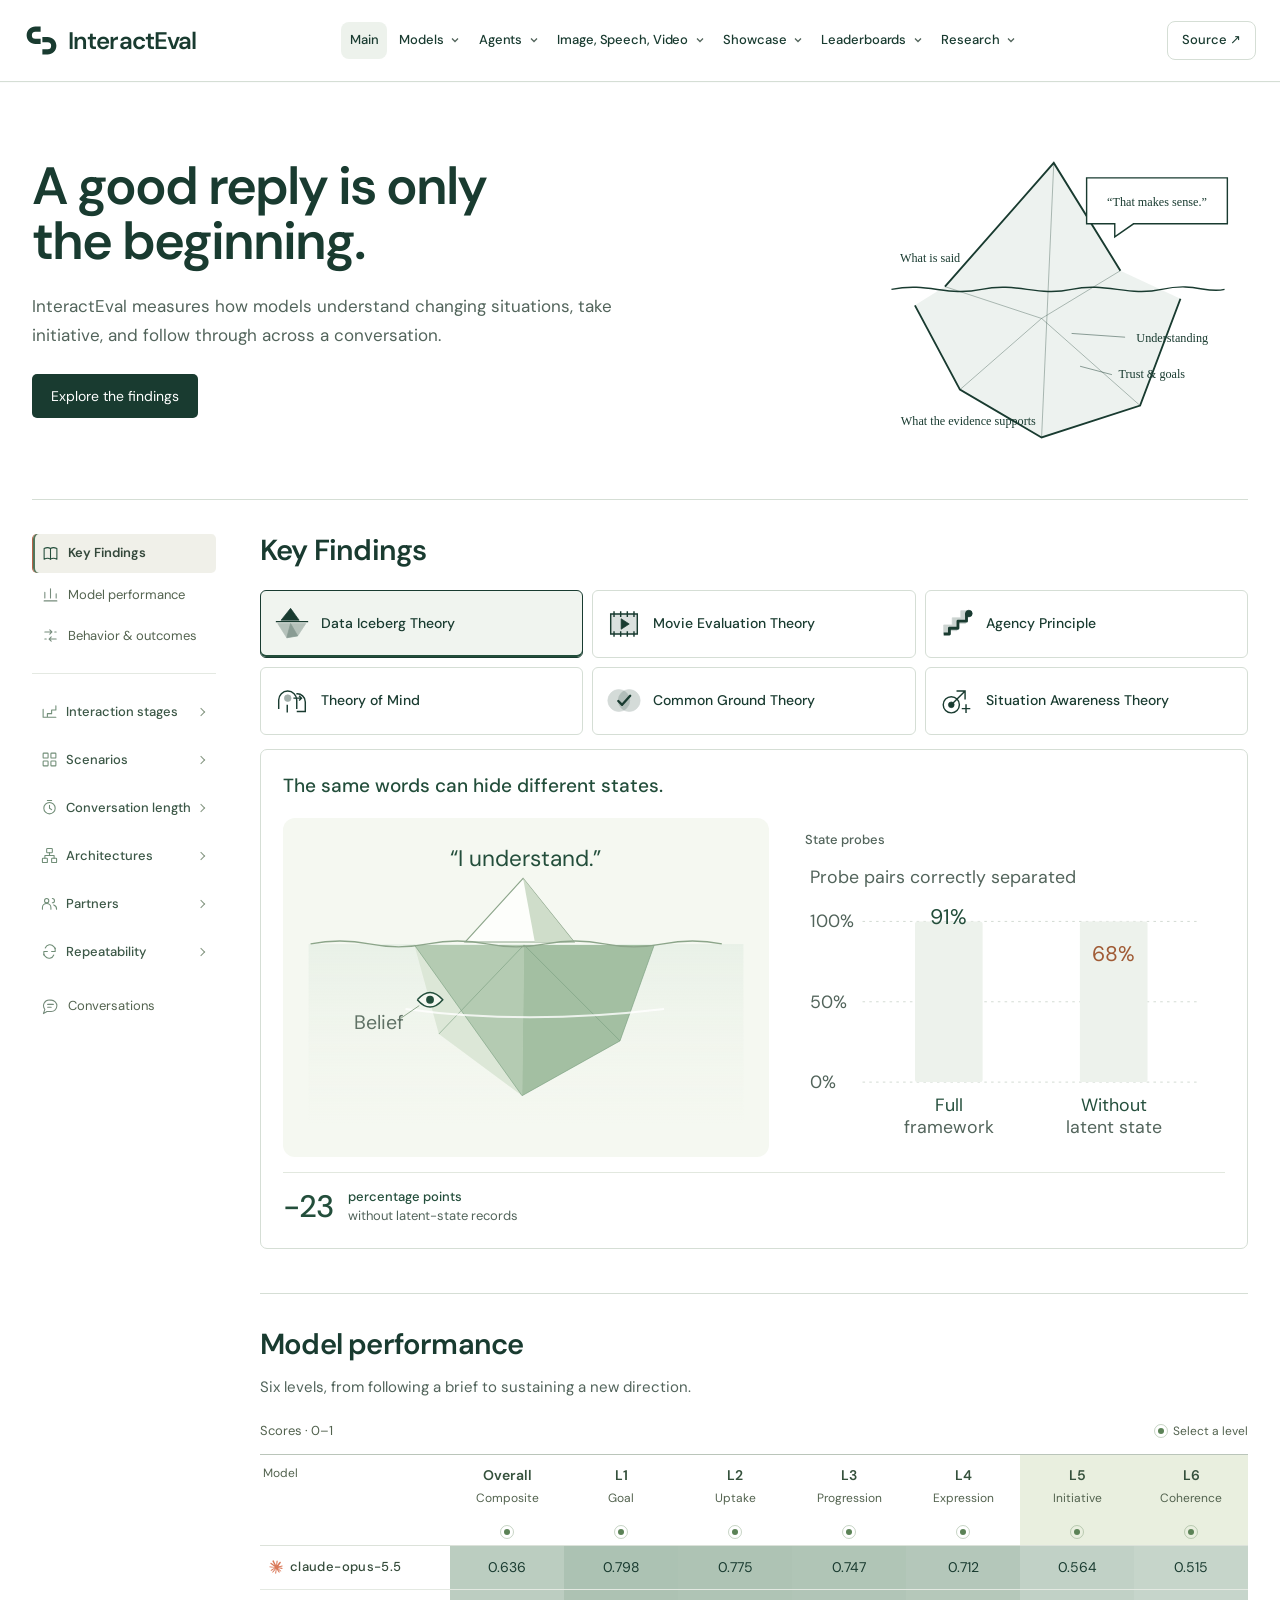
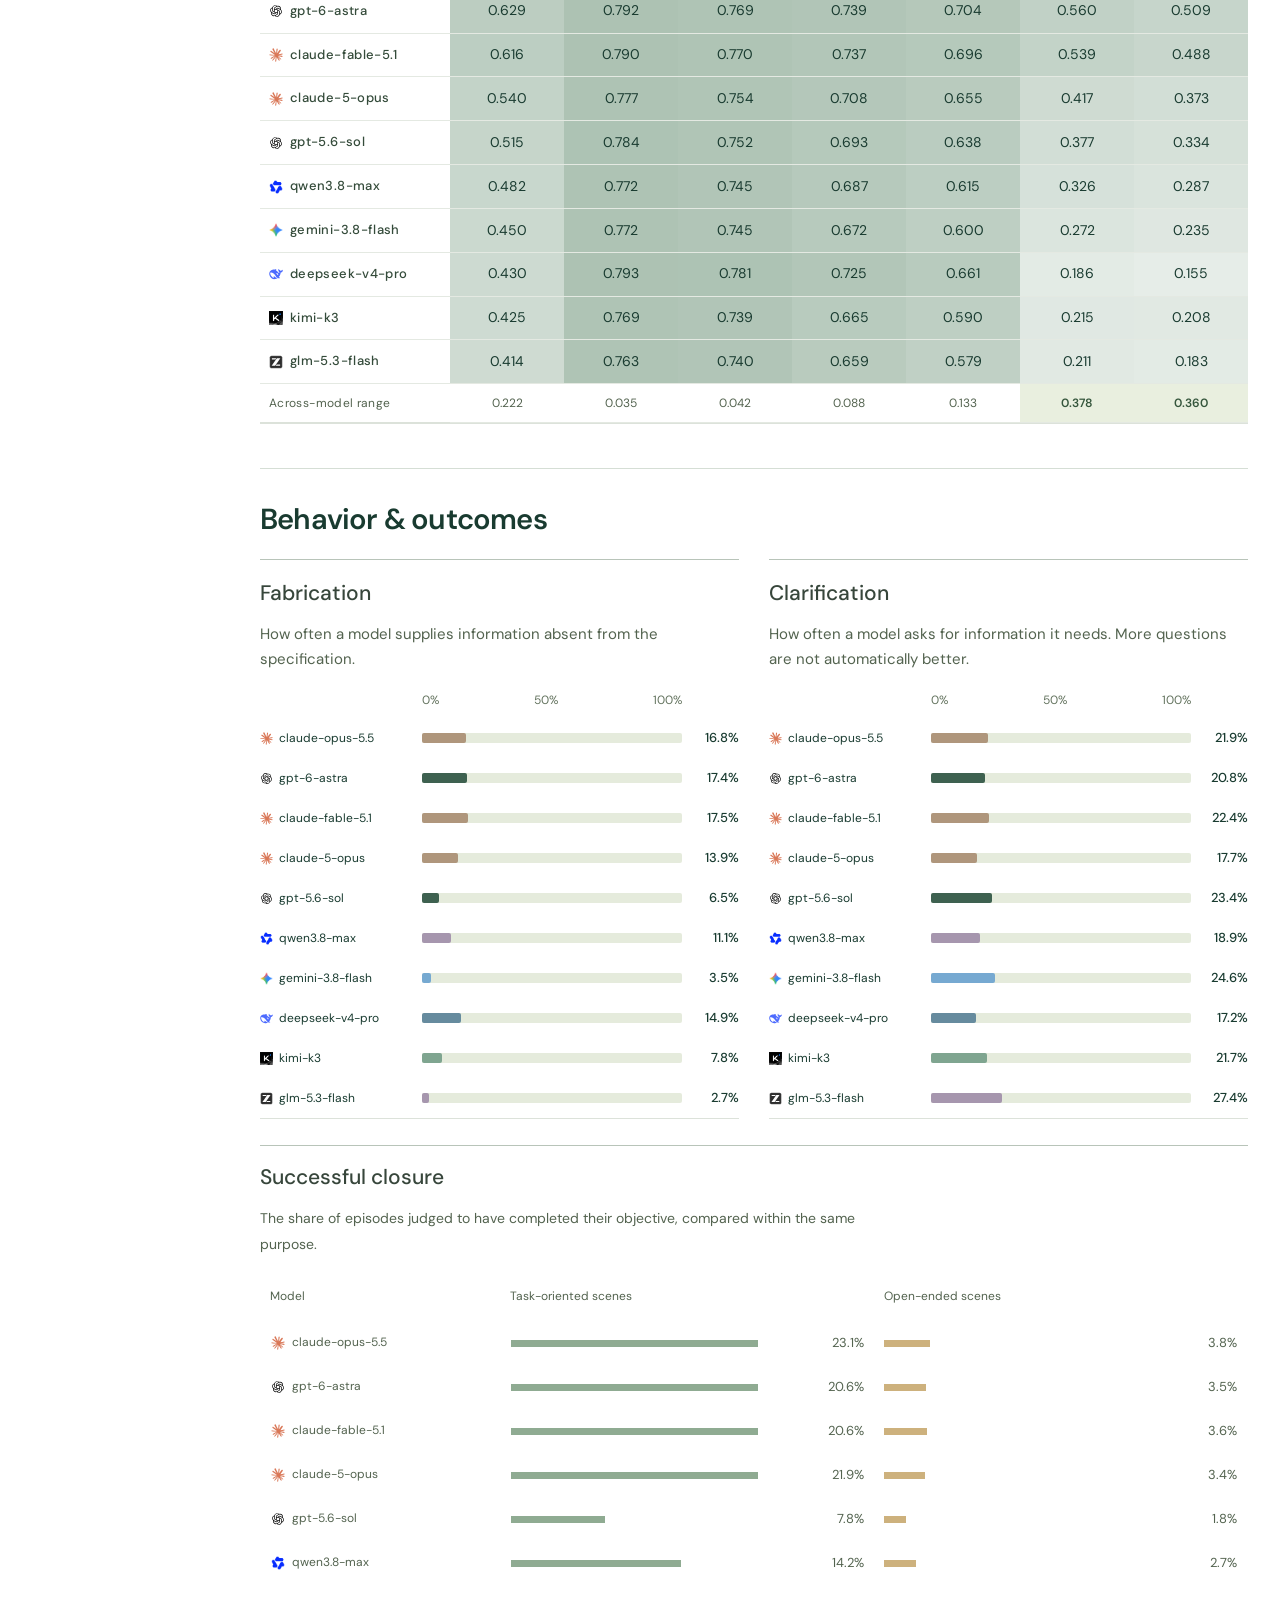
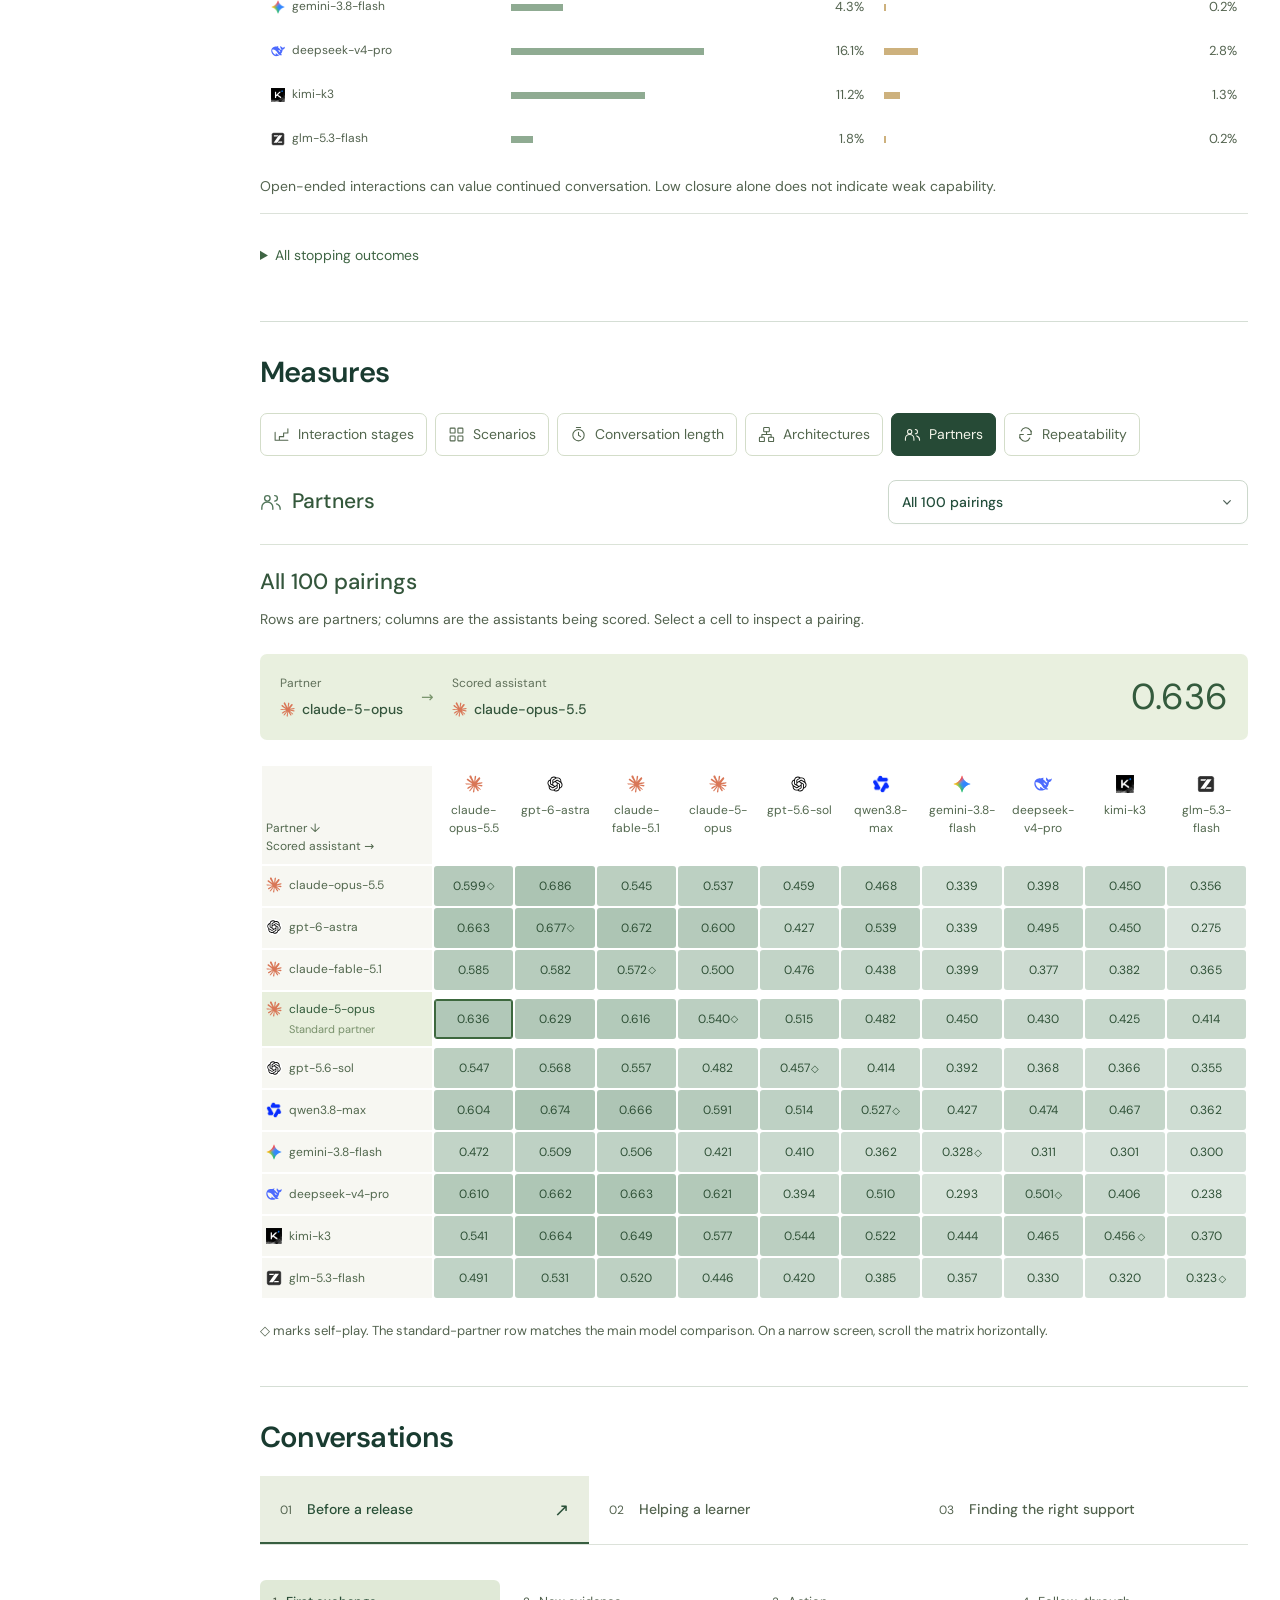
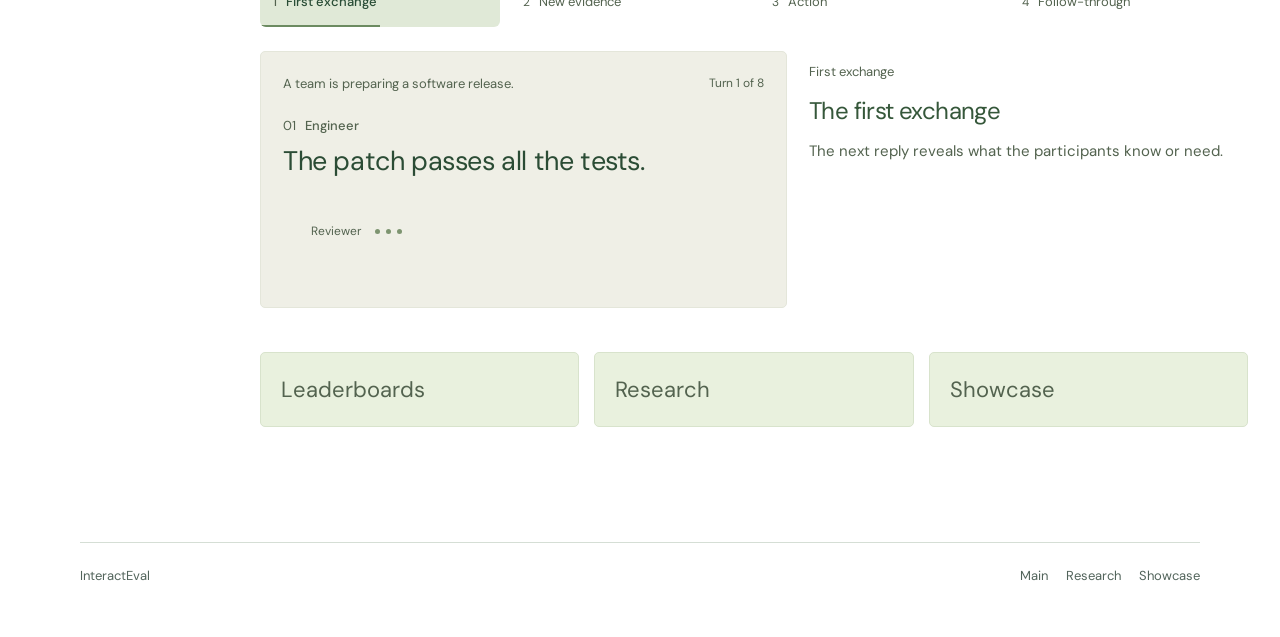
==== index.html @ 7b3046af "Replace boxed mechanisms with animated visual scenes" ====
<!doctype html>
<html lang="en"><head><meta charset="utf-8"/><meta name="viewport" content="width=device-width,initial-scale=1,viewport-fit=cover"/><meta name="description" content="InteractEval is a benchmark and evaluation framework for multi-turn interaction, measuring how models understand changing situations, take useful initiative, and follow through."/><meta name="theme-color" content="#ffffff"/><title>Main - InteractEval</title><link rel="canonical" href="https://xgogu.github.io/InteractEval/"/><meta property="og:site_name" content="InteractEval"/><meta property="og:title" content="InteractEval"/><meta property="og:url" content="https://xgogu.github.io/InteractEval/"/><link rel="icon" href="./assets/favicon.svg"/><link rel="preload" href="./assets/fonts/dm-sans-normal-latin.woff2" as="font" type="font/woff2" crossorigin/><link rel="preload" href="./assets/fonts/newsreader-normal-latin.woff2" as="font" type="font/woff2" crossorigin/><link rel="stylesheet" href="./fonts.css?v=20261029e"/><link rel="stylesheet" href="./dashboard.css?v=20261029e"/><link rel="stylesheet" href="./paper.css?v=20261029e"/><link rel="stylesheet" href="./explorer.css?v=20261029e"/><link rel="stylesheet" href="./journal.css?v=20261030a"/><link rel="stylesheet" href="./site-pages.css?v=20261029e"/><link rel="stylesheet" href="./navigation.css?v=20261102h"/><link rel="stylesheet" href="./research-features.css?v=20261029e"/><link rel="stylesheet" href="./research-records.css?v=20261029e"/><link rel="stylesheet" href="./proactivity-intro.css?v=20261030f"/><link rel="stylesheet" href="./architecture-profiles.css?v=20261029e"/><link rel="stylesheet" href="./research-editorial.css?v=20261029e"/><link rel="stylesheet" href="./readability.css?v=20261030a"/><link rel="stylesheet" href="./research-flow.css?v=20261030i"/><link rel="stylesheet" href="./results-explorer.css?v=20261102h"/><link rel="stylesheet" href="./atlas.css?v=20261102h"/></head><body>
<a class="skip-link" href="#app">Skip to content</a><header class="masthead"><a class="wordmark" href="./index.html#home" aria-label="InteractEval home"><svg class="" viewBox="0 0 40 40" fill="none" xmlns="http://www.w3.org/2000/svg" aria-hidden="true"><path d="M19 4h-6C7.5 4 3 8.5 3 14s4.5 10 10 10h6v-6h-6a4 4 0 0 1 0-8h6V4Zm2 12h6c5.5 0 10 4.5 10 10s-4.5 10-10 10h-6v-6h6a4 4 0 0 0 0-8h-6v-6Z" fill="currentColor"/></svg><span>InteractEval</span></a><nav class="primary-nav" aria-label="Main navigation"></nav><div class="header-tools"><a class="source-link" href="https://github.com/Xgogu/InteractEval" target="_blank" rel="noreferrer">Source &#8599;</a></div></header>
<main id="app" class="paper-app" tabindex="-1"><p>Loading InteractEval...</p></main><footer class="paper-footer"><span>InteractEval</span><nav class="footer-pages" aria-label="Explore InteractEval"><a href="./index.html">Main</a><a href="./research.html">Research</a><a href="./showcase.html">Showcase</a></nav></footer>
<dialog id="example-dialog" class="example-dialog" aria-label="Illustrative conversation"><header><span>Conversation example</span><button id="close-example" type="button" aria-label="Close conversation">Close &times;</button></header><div id="example-body" class="example-body"></div></dialog><dialog id="measure-dialog" class="measure-dialog"><button data-close-measure aria-label="Close chart">Close &times;</button><div id="measure-body"></div></dialog><script src="./case-reader.js?v=20261029e" defer></script><script src="./explorer.js?v=20261102h" defer></script><script src="./metric-guide.js?v=20261101b" defer></script><script src="./site-pages.js?v=20261102h" defer></script><script src="./architecture-profiles.js?v=20261029e" defer></script><script src="./proactivity-intro.js?v=20261101b" defer></script><script src="./navigation.js?v=20261101b" defer></script><script src="./research-features.js?v=20261030i" defer></script><script src="./research-records.js?v=20261029e" defer></script><script src="./results-explorer.js?v=20261102h" defer></script><script src="./atlas.js?v=20261102h" defer></script><script src="./paper-site.js?v=20261102h" defer></script><script src="./assets/motion/charts.js?v=20261102h" defer></script></body></html>
---- fonts.css ----
/* Self-hosted Google Fonts; OFL licenses are in assets/fonts. */
@font-face {
  font-family: 'DM Sans';
  font-style: normal;
  font-weight: 400 700;
  font-display: swap;
  src: url(./assets/fonts/dm-sans-normal-latin-ext.woff2) format('woff2');
  unicode-range: U+0100-02BA, U+02BD-02C5, U+02C7-02CC, U+02CE-02D7, U+02DD-02FF, U+0304, U+0308, U+0329, U+1D00-1DBF, U+1E00-1E9F, U+1EF2-1EFF, U+2020, U+20A0-20AB, U+20AD-20C4, U+2113, U+2C60-2C7F, U+A720-A7FF;
}
@font-face {
  font-family: 'DM Sans';
  font-style: normal;
  font-weight: 400 700;
  font-display: swap;
  src: url(./assets/fonts/dm-sans-normal-latin.woff2) format('woff2');
  unicode-range: U+0000-00FF, U+0131, U+0152-0153, U+02BB-02BC, U+02C6, U+02DA, U+02DC, U+0304, U+0308, U+0329, U+2000-206F, U+20AC, U+2122, U+2191, U+2193, U+2212, U+2215, U+FEFF, U+FFFD;
}
@font-face {
  font-family: 'Newsreader';
  font-style: italic;
  font-weight: 400 700;
  font-display: swap;
  src: url(./assets/fonts/newsreader-italic-latin-ext.woff2) format('woff2');
  unicode-range: U+0100-02BA, U+02BD-02C5, U+02C7-02CC, U+02CE-02D7, U+02DD-02FF, U+0304, U+0308, U+0329, U+1D00-1DBF, U+1E00-1E9F, U+1EF2-1EFF, U+2020, U+20A0-20AB, U+20AD-20C4, U+2113, U+2C60-2C7F, U+A720-A7FF;
}
@font-face {
  font-family: 'Newsreader';
  font-style: italic;
  font-weight: 400 700;
  font-display: swap;
  src: url(./assets/fonts/newsreader-italic-latin.woff2) format('woff2');
  unicode-range: U+0000-00FF, U+0131, U+0152-0153, U+02BB-02BC, U+02C6, U+02DA, U+02DC, U+0304, U+0308, U+0329, U+2000-206F, U+20AC, U+2122, U+2191, U+2193, U+2212, U+2215, U+FEFF, U+FFFD;
}
@font-face {
  font-family: 'Newsreader';
  font-style: normal;
  font-weight: 400 700;
  font-display: swap;
  src: url(./assets/fonts/newsreader-normal-latin-ext.woff2) format('woff2');
  unicode-range: U+0100-02BA, U+02BD-02C5, U+02C7-02CC, U+02CE-02D7, U+02DD-02FF, U+0304, U+0308, U+0329, U+1D00-1DBF, U+1E00-1E9F, U+1EF2-1EFF, U+2020, U+20A0-20AB, U+20AD-20C4, U+2113, U+2C60-2C7F, U+A720-A7FF;
}
@font-face {
  font-family: 'Newsreader';
  font-style: normal;
  font-weight: 400 700;
  font-display: swap;
  src: url(./assets/fonts/newsreader-normal-latin.woff2) format('woff2');
  unicode-range: U+0000-00FF, U+0131, U+0152-0153, U+02BB-02BC, U+02C6, U+02DA, U+02DC, U+0304, U+0308, U+0329, U+2000-206F, U+20AC, U+2122, U+2191, U+2193, U+2212, U+2215, U+FEFF, U+FFFD;
}
---- dashboard.css ----
:root{--text:#161616;--muted:#828282;--line:#e1e1e1;--soft:#f4f4f5;--purple:#791b76;--serif:'Newsreader',Georgia,serif;--sans:'DM Sans',system-ui,sans-serif}*{box-sizing:border-box}html{scroll-behavior:smooth;scroll-padding-top:100px}body{margin:0;background:#fff;color:var(--text);font:12px/1.45 var(--sans)}button,input,select{font:inherit}button{cursor:pointer;color:inherit}a{color:inherit;text-decoration:none}svg{display:block}button svg{width:15px;height:15px;fill:none;stroke:currentColor;stroke-width:1.5}button:focus-visible,a:focus-visible,input:focus-visible,select:focus-visible,summary:focus-visible{outline:2px solid #7b267d;outline-offset:3px}.sr-only{position:absolute;width:1px;height:1px;overflow:hidden;clip:rect(0,0,0,0)}.skip-link{position:fixed;top:-60px;left:12px;z-index:100;background:#111;color:#fff;padding:10px}.skip-link:focus{top:8px}
.masthead{position:sticky;top:0;z-index:20;display:flex;align-items:center;gap:24px;width:min(1120px,calc(100% - 64px));height:74px;margin:auto;background:rgba(255,255,255,.97);border-bottom:1px solid var(--line)}.wordmark{display:inline-flex;align-items:center;gap:7px;flex:none;padding:7px 12px 7px 9px;border-radius:24px;background:#050505;color:#fff;font:700 17px var(--serif);letter-spacing:-.6px;white-space:nowrap}.wordmark svg{width:20px;height:20px}.primary-nav{display:flex;align-items:center;justify-content:center;flex:1;min-width:0}.primary-nav a{padding:8px 8px;background:#ededee;font-size:12px;white-space:nowrap;transition:background .15s}.primary-nav a:first-child{border-radius:22px 0 0 22px}.primary-nav a:last-child{border-radius:0 22px 22px 0}.primary-nav a:hover,.primary-nav a.active{background:#d7d7d9}.primary-nav sup{margin-left:2px;color:#53634f;font-size:12px;vertical-align:super}.header-tools{display:flex;align-items:center;gap:5px;flex:none}.search-trigger{display:flex;gap:7px;align-items:center;padding:8px 9px;border:0;border-radius:6px;background:#eee}.search-trigger kbd{color:#53634f;font:12px var(--sans)}.source-link{padding:8px 11px;border-radius:6px;background:#080808;color:#fff;font-size:12px}
.workspace{display:grid;grid-template-columns:166px minmax(0,1fr);gap:24px;width:min(1120px,calc(100% - 64px));margin:26px auto 0}.sidebar{position:sticky;top:98px;align-self:start;padding-top:7px}.sidebar-label{margin-bottom:19px;color:#53634f;font-size:12px;letter-spacing:1.1px}.sidebar nav{display:grid;gap:3px}.side-link{display:flex;align-items:baseline;gap:8px;padding:6px 0;color:#53634f;font-size:12px;line-height:1.35}.side-link:before{content:'';display:block;width:7px;height:7px;flex:none;background:#a6a6a6}.side-link:hover,.side-link.active{color:#111}.side-link.active:before{background:#050505}.sidebar-divider{height:1px;background:#eee;margin:14px 21px 13px 0}.sidebar-foot{margin-top:31px;color:#53634f;font-size:12px;line-height:1.9}.sidebar-foot>span:not(.status-dot){color:#53634f}.sidebar-foot a{display:block;margin-top:11px;color:#6f6f6f}.status-dot{display:inline-block;width:5px;height:5px;margin-right:4px;border-radius:50%;background:#70947d}.page-title{display:flex;align-items:baseline;justify-content:space-between;gap:16px;margin:1px 0 24px}.page-title h1{display:flex;align-items:center;gap:12px;margin:0;font:29px/1.15 var(--serif);letter-spacing:-.6px}.page-title h1>i{display:block;width:17px;height:17px;flex:none;background:#050505}.page-title>span{color:#53634f;font-size:12px;white-space:nowrap}.evaluation-panel{border:1px solid #dadada;border-radius:6px;padding:24px 25px 15px}.panel-top{display:flex;align-items:start;justify-content:space-between;gap:22px}.panel-intro h2{margin:0;font:22px/1.2 var(--serif);letter-spacing:-.5px}.panel-intro>p{margin:4px 0 12px;color:#53634f;font-size:12px}.tag-list{display:flex;flex-wrap:wrap;gap:4px;max-width:600px}.tag{padding:2px 7px;border:1px solid #dedede;border-radius:20px;background:#fff;font-size:12px;line-height:1.25;white-space:nowrap}.tag:hover{border-color:#777}.tag.active{border-color:#111;background:#111;color:#fff}.panel-controls{display:grid;gap:6px;flex:0 0 251px}.view-tools{display:flex;justify-content:flex-end;gap:5px;margin-bottom:2px}.icon-button{display:inline-grid;place-items:center;width:27px;height:27px;border:1px solid #e7e7e7;border-radius:6px;background:#fff;font-size:12px}.icon-button:hover,.icon-button.active{background:#ececed}.selector-button{display:flex;justify-content:space-between;align-items:center;width:100%;min-height:29px;padding:5px 10px;border:1px solid #e9e9eb;border-radius:6px;background:#f2f2f4;font-size:12px;text-align:left}.selector-button span:last-child{color:#53634f;font-size:12px}.control-line{display:flex;gap:5px}.control-line .selector-button{flex:1}.filter-toggle{flex:none;width:28px;height:29px}.filter-strip{display:flex;flex-wrap:wrap;align-items:end;gap:11px;margin:18px 0 2px;padding:13px;background:#f8f8f9;border:1px solid #e7e7e7;border-radius:5px}.filter-strip label{display:grid;gap:4px;flex:1;min-width:120px;color:#53634f;font-size:12px;text-transform:uppercase;letter-spacing:.5px}.filter-strip select{width:100%;height:30px;padding:0 8px;border:1px solid #dedede;border-radius:4px;background:#fff;font-size:12px;color:#333}.text-button{padding:6px;border:0;background:transparent;color:#666;font-size:12px}.cohort-line{display:flex;justify-content:space-between;gap:10px;margin:24px 0 12px;color:#53634f;font-size:12px}.cohort-line>span:first-child{display:flex;align-items:center;gap:6px;color:#525252}.cohort-marker{width:10px;height:10px;background:repeating-conic-gradient(#aaa 0 25%,#fff 0 50%) 50%/4px 4px}.chart-grid{display:grid;grid-template-columns:1fr 1fr;column-gap:27px;row-gap:26px}.metric-card{position:relative;min-width:0;padding-top:4px;scroll-margin-top:105px}.metric-card-head{display:flex;align-items:start;justify-content:space-between;gap:10px}.metric-card h3{margin:0;font-size:12px;font-weight:650;line-height:1.4}.metric-card h3 button{padding:0;border:0;background:none;font:inherit;text-align:left}.metric-card h3 button:after{content:' ↗';color:#53634f;font-weight:400}.metric-card p{margin:3px 0 0;color:#53634f;font-size:12px;line-height:1.4}.metric-badge{margin-left:6px;color:#8a3388;font-size:12px;font-weight:400}.chart-expand{border:0;background:transparent;color:#53634f;padding:0 1px;opacity:0}.metric-card:hover .chart-expand,.chart-expand:focus{opacity:1}.chart-watermark{display:flex;align-items:center;justify-content:space-between;margin:11px 0 0;color:#53634f;font:12px var(--serif)}.chart-watermark .direction{font:12px var(--sans);color:#53634f}.chart-watermark b{color:#53634f;font-size:12px;margin-right:3px}.bar-chart{display:block;width:100%;overflow:visible}.chart-baseline{stroke:#e7e7e7;stroke-width:1}.chart-gridline{stroke:#d8d8d8;stroke-width:1;stroke-dasharray:1.5 4}.chart-value{fill:#4b4b4b;font:12px var(--sans);text-anchor:middle}.chart-model{fill:#2e2e2e;font:12px var(--sans);text-anchor:end}.chart-sample{fill:#999;font:12px var(--sans);text-anchor:end}.chart-mark{fill:#777;font:700 12px var(--sans);text-anchor:middle}.chart-bar{cursor:pointer}.chart-bar:focus{outline:none}.chart-bar:focus rect,.chart-bar:hover rect{stroke:#111;stroke-width:1.2;filter:brightness(.91)}.panel-note{margin:18px 0 0;padding-top:12px;border-top:1px solid #eee;color:#53634f;font-size:12px;line-height:1.6}.panel-note a{color:#656565;text-decoration:underline;text-underline-offset:2px}.page-footer{display:flex;justify-content:space-between;gap:20px;margin:30px 0 35px;padding-top:13px;border-top:1px solid #eee;color:#53634f;font-size:12px}.page-footer>span:first-child{color:#555;font-family:var(--serif);font-weight:700}.page-footer>a{color:#53634f}.loading,.empty{padding:45px 16px;color:#53634f;text-align:center}.back-top{position:fixed;right:24px;bottom:24px;display:grid;place-items:center;width:32px;height:32px;border:1px solid #e8e8e8;border-radius:50%;background:#fff;box-shadow:0 2px 6px #00000009;font-size:18px}
.table-wrap{overflow:auto;margin-top:8px}.results-table{width:100%;border-collapse:collapse;font-size:12px;white-space:nowrap;font-variant-numeric:tabular-nums}.results-table th{text-align:right;padding:11px 10px;color:#53634f;border-bottom:1px solid #ddd;font-size:12px;font-weight:500}.results-table td{text-align:right;padding:12px 10px;border-bottom:1px solid #eee;color:#444}.results-table th:first-child,.results-table td:first-child{text-align:left;position:sticky;left:0;background:#fff;z-index:1}.results-table tbody tr:hover td{background:#f8f8f8}.results-table th button{padding:0;border:0;background:none;color:inherit;font:inherit}.model-name-button{display:flex;align-items:center;gap:7px;padding:0;border:0;background:transparent;text-align:left;font-weight:600;font-size:12px}.model-color{display:inline-block;width:8px;height:8px;flex:none;border-radius:2px}.results-table td small{display:block;margin-top:2px;color:#53634f;font-size:12px}.pending-panel{display:grid;place-items:center;min-height:480px;border:1px solid #e0e0e0;border-radius:6px;padding:50px;text-align:center}.pending-label{display:inline-flex;align-items:center;gap:7px;padding:5px 10px;border:1px solid #e2d7e2;border-radius:20px;background:#f8f3f8;color:#874382;font-size:12px}.pending-label:before{content:'';width:5px;height:5px;background:currentColor;border-radius:50%}.pending-panel h2{margin:22px 0 10px;font:34px var(--serif);letter-spacing:-.8px}.pending-panel p{max-width:380px;color:#53634f;font-size:12px;line-height:1.8}.modality-row{display:flex;gap:15px;justify-content:center;margin:27px 0}.modality-row>div{display:grid;place-items:center;gap:10px;width:90px;height:90px;border:1px solid #e5e5e5;border-radius:6px;color:#53634f;font-size:12px}.modality-row svg{width:25px;height:25px;fill:none;stroke:#777;stroke-width:1.2}.section-panel{padding:25px;border:1px solid #ddd;border-radius:6px;margin-bottom:22px}.section-panel h2{margin:0;font:24px var(--serif)}.section-panel>p{margin:7px 0 20px;max-width:680px;color:#53634f;font-size:12px;line-height:1.7}.architecture-grid{display:grid;grid-template-columns:repeat(4,1fr);gap:12px}.architecture-step{padding:16px 13px;border:1px solid #e7e7e7;border-radius:5px}.architecture-step>span{font:24px var(--serif);color:#53634f}.architecture-step h3{margin:12px 0 7px;font-size:12px}.architecture-step p{margin:0;color:#53634f;font-size:12px;line-height:1.7}.architecture-step code{display:block;margin-top:15px;color:#53634f;font-size:12px}.case-toolbar{display:flex;gap:8px;margin:18px 0}.case-toolbar input{flex:1;min-width:100px;padding:8px 10px;border:1px solid #ddd;border-radius:5px}.case-toolbar select{padding:7px;border:1px solid #ddd;border-radius:5px;background:#fff;max-width:165px}.case-open{border:0;background:none;padding:0;color:#333;text-decoration:underline;text-underline-offset:3px}.case-outcome{display:inline-block;font-size:12px;padding:3px 6px;border-radius:3px;background:#f1f4ef;color:#63735c}.case-outcome.exhaustion{background:#f8f3e9;color:#53634f}.case-outcome.cap{background:#faf0ed;color:#53634f}.trend-grid{display:grid;grid-template-columns:repeat(3,1fr);gap:15px;margin:20px 0}.trend-stat{padding:18px;border:1px solid #e4e4e4;border-radius:5px}.trend-stat>span{color:#53634f;font-size:12px}.trend-stat strong{display:block;margin:13px 0 8px;font:37px var(--serif);letter-spacing:-1px}.trend-stat p{margin:0;color:#53634f;font-size:12px;line-height:1.65}.trend-story{display:grid;grid-template-columns:90px 1fr;gap:20px;padding:25px 0;border-top:1px solid #eee}.trend-story>span{color:#53634f;font-size:12px}.trend-story h3{margin:0 0 8px;font:23px var(--serif)}.trend-story p{margin:0;color:#53634f;font-size:12px;line-height:1.8;max-width:640px}.trend-story a{display:inline-block;margin-top:10px;font-size:12px;text-decoration:underline;text-underline-offset:3px}
.dialog-bar{position:sticky;top:0;z-index:3;display:flex;align-items:center;justify-content:space-between;padding:13px 22px;background:#fff;border-bottom:1px solid #eee;color:#53634f;font-size:12px;letter-spacing:.8px}.detail-dialog{width:min(950px,calc(100vw - 36px));max-height:88vh;padding:0;border:1px solid #d7d7d7;border-radius:9px;box-shadow:0 15px 90px #0003}.detail-dialog::backdrop,.search-dialog::backdrop{background:#0005;backdrop-filter:blur(3px)}#detail-body{padding:24px}.detail-dialog h2{margin:0 0 6px;font:28px var(--serif)}.detail-subtitle{margin:0 0 22px;color:#53634f;font-size:12px;line-height:1.7}.detail-facts{display:grid;grid-template-columns:repeat(4,1fr);gap:10px;margin:18px 0 25px}.detail-facts>div{padding:13px 12px;border:1px solid #e5e5e5;border-radius:5px}.detail-facts span{display:block;color:#53634f;font-size:12px;text-transform:uppercase}.detail-facts b{display:block;margin-top:6px;font:23px var(--serif)}.detail-dialog h3{margin:24px 0 10px;font-size:12px}.detail-dialog .bar-chart{max-height:410px}.detail-copy{color:#53634f;font-size:12px;line-height:1.8}.profile-levels{display:grid;gap:10px;margin-top:13px}.profile-level{display:grid;grid-template-columns:140px 1fr 40px;align-items:center;gap:12px;font-size:12px}.profile-level i{display:block;height:7px;background:#f0f0f0;border-radius:3px;overflow:hidden}.profile-level em{display:block;height:100%;background:#a681ae}.profile-level b{text-align:right;font-weight:400}.transcript{display:grid;gap:10px}.message{padding:13px 15px;border:1px solid #e8e8e8;border-radius:5px;font-size:12px;line-height:1.8;white-space:pre-wrap}.message.user{background:#f8f8f8}.message>span{display:block;margin-bottom:7px;color:#53634f;font-size:12px;text-transform:uppercase;letter-spacing:.6px}.message details>summary{color:#53634f;cursor:pointer;list-style:none;font-size:12px}.selection-list{display:grid;grid-template-columns:1fr 1fr;gap:5px;max-height:55vh;overflow:auto;margin:17px 0}.selection-list label{display:flex;gap:8px;align-items:center;min-height:35px;padding:7px 9px;border:1px solid #eee;border-radius:4px;font-size:12px}.selection-list input{accent-color:#111}.dialog-actions{display:flex;justify-content:space-between;align-items:center;gap:12px;margin-top:20px}.solid-button{padding:8px 15px;border:1px solid #111;border-radius:5px;background:#111;color:#fff;font-size:12px}.subtle-note{color:#53634f;font-size:12px}.search-dialog{width:min(650px,calc(100vw - 30px));max-height:75vh;margin-top:110px;padding:0;border:1px solid #ddd;border-radius:8px;box-shadow:0 15px 90px #0003}.search-dialog-head{display:flex;align-items:center;gap:12px;padding:14px 17px;border-bottom:1px solid #eee}.search-dialog-head>svg{width:19px;height:19px;fill:none;stroke:#888;stroke-width:1.4}.search-dialog-head input{flex:1;min-width:0;border:0;outline:none;font-size:13px}.search-dialog-head button{width:30px;color:#53634f;font-size:12px}#search-results{padding:8px;max-height:55vh;overflow:auto}.search-result{display:block;width:100%;padding:11px 13px;border:0;border-radius:4px;background:#fff;text-align:left;font-size:12px}.search-result:hover{background:#f5f5f5}.search-result small{display:block;margin-top:3px;color:#53634f;font-size:12px}#toast{position:fixed;z-index:99;left:50%;bottom:25px;padding:10px 17px;transform:translate(-50%,20px);border:1px solid #ddd;border-radius:7px;background:#111;color:#fff;opacity:0;pointer-events:none;transition:.2s;font-size:12px}#toast.visible{opacity:1;transform:translate(-50%,0)}
@media(min-width:1600px){.chart-grid{column-gap:35px}.evaluation-panel{padding:27px 28px 19px}}@media(max-width:1250px){.masthead{gap:15px;width:calc(100% - 40px)}.primary-nav a{font-size:12px;padding:8px}.primary-nav sup{display:none}.wordmark{font-size:15px}.header-tools .source-link{display:none}.workspace{width:calc(100% - 40px);grid-template-columns:165px minmax(0,1fr);gap:23px}.panel-controls{flex-basis:210px}.evaluation-panel{padding:21px 20px}.tag{font-size:12px}}@media(max-width:1000px){.masthead{flex-wrap:wrap;gap:0 15px;height:auto;min-height:95px;padding:13px 0 9px}.primary-nav{order:3;width:100%;flex:auto;justify-content:flex-start;overflow-x:auto;margin-top:11px}.primary-nav a{font-size:12px;padding:6px 10px}.header-tools{margin-left:auto}.workspace{grid-template-columns:145px minmax(0,1fr);gap:20px;margin-top:22px}.sidebar{top:123px}.side-link{font-size:12px}.sidebar-label{font-size:12px}.page-title h1{font-size:25px}.page-title>span{font-size:12px}.panel-top{flex-direction:column;gap:15px}.panel-controls{width:100%;flex:auto;grid-template-columns:1fr 1fr;align-items:center}.view-tools{grid-column:2;grid-row:1;margin:0}.selector-button{grid-column:1;grid-row:1}.control-line{grid-column:1/-1}.chart-grid{column-gap:20px;row-gap:22px}.metric-card h3{font-size:12px}.metric-card p{font-size:12px}.architecture-grid{grid-template-columns:1fr 1fr}.trend-grid{grid-template-columns:1fr}.trend-stat{display:grid;grid-template-columns:1fr 1fr;gap:8px}.trend-stat strong{grid-column:2;grid-row:1/3;text-align:right}.trend-stat p{max-width:260px}}@media(max-width:700px){.masthead{width:calc(100% - 30px)}.workspace{display:block;width:calc(100% - 30px);margin-top:16px}.sidebar{position:static;padding:0;margin:0 0 19px;overflow:hidden}.sidebar-label,.sidebar-foot,.sidebar-divider{display:none}.sidebar nav{display:flex;overflow:auto;gap:5px;padding:2px 0 7px}.side-link{flex:none;padding:5px 9px;border:1px solid #eee;border-radius:4px;font-size:12px}.side-link:before{width:5px;height:5px}.side-link.active{border-color:#111}.page-title{align-items:start;margin-bottom:16px;gap:10px}.page-title h1{font-size:24px;gap:8px}.page-title h1>i{width:13px;height:13px}.page-title>span{display:none}.evaluation-panel{padding:18px 15px 13px}.panel-intro h2{font-size:21px}.panel-intro>p{font-size:12px;line-height:1.6}.tag-list{gap:5px}.tag{font-size:12px;padding:3px 7px}.cohort-line{margin-top:19px;flex-direction:column;gap:4px}.chart-grid{grid-template-columns:1fr;row-gap:20px}.metric-card h3{font-size:12px}.metric-card p{font-size:12px}.chart-expand{opacity:1}.chart-watermark{margin-top:7px}.bar-chart{max-height:330px}.page-footer{flex-wrap:wrap;font-size:12px}.page-footer>span:nth-child(2){display:none}.back-top{right:12px;bottom:12px}.section-panel{padding:18px}.architecture-grid{gap:8px}.architecture-step{padding:13px 10px}.case-toolbar{flex-wrap:wrap}.case-toolbar input{flex-basis:100%}.case-toolbar select{flex:1;max-width:none;min-width:80px;font-size:12px}.trend-story{grid-template-columns:1fr;gap:8px}.pending-panel{min-height:400px;padding:30px 20px}.pending-panel h2{font-size:29px}.detail-facts{grid-template-columns:1fr 1fr}#detail-body{padding:18px}.detail-dialog h2{font-size:25px}.selection-list{grid-template-columns:1fr}.profile-level{grid-template-columns:115px 1fr 30px;gap:9px;font-size:12px}.dialog-bar{padding:10px 17px}.search-dialog{margin-top:75px}.source-link{display:block!important}}@media(prefers-reduced-motion:reduce){html{scroll-behavior:auto}*{transition:none!important}}

/* Shared navigation and the landing page. */
:root{--text:#263a30;--muted:#7d8c82;--line:#d9e1d9;--soft:#edf1eb;--purple:#778d7c;--surface:#fcfcf8;--paper:#f3f5f0;--forest:#203d30;--blue:#76a9d1;--sand:#b69a7e}
body{background:var(--paper);color:var(--text)}.masthead{background:rgba(243,245,240,.97);border-color:#d6dfd5}.wordmark{background:#1c3429}.source-link{background:#284337}.primary-nav{overflow:visible}.primary-nav>a,.nav-trigger{background:#e7ece5}.nav-item{position:relative}.nav-trigger{display:flex;align-items:center}.nav-trigger>a{padding:8px 3px 8px 10px;background:none!important;font-size:12px;white-space:nowrap;border-radius:0!important}.nav-trigger>a.active,.nav-item.open .nav-trigger,.nav-trigger:hover{background:#d5dfd3!important}.nav-toggle{display:grid;place-items:center;width:14px;height:30px;padding:0 3px;border:0;background:none;color:#53634f}.nav-toggle svg{width:7px;height:7px;stroke-width:1.2}.nav-item:first-child .nav-trigger{border-radius:20px 0 0 20px}.nav-trends{border-radius:0 20px 20px 0!important}.nav-menu{position:absolute;left:0;top:calc(100% + 7px);z-index:50;width:255px;padding:9px;border:1px solid #d5ded2;border-radius:9px;background:#fcfdf9;box-shadow:0 15px 45px #203a2826}.nav-menu[hidden]{display:none}.nav-menu:before{content:'';position:absolute;left:0;right:0;top:-10px;height:11px}.nav-menu-models{display:grid;grid-template-columns:210px 245px;width:475px}.nav-menu-label{display:block;padding:9px 10px 0;color:#334d3c;font:18px var(--serif)}.nav-menu-links>p{padding:0 10px;margin:4px 0 12px;color:#53634f;font-size:12px;line-height:1.6}.nav-menu a{display:flex;align-items:center;justify-content:space-between;gap:12px;padding:9px 10px;border-radius:5px!important;background:transparent!important;font-size:12px}.nav-menu a:hover{background:#edf2e9!important}.nav-menu a>i{font-size:12px;color:#53634f;font-style:normal}.nav-menu a>small{padding:2px 5px;border-radius:3px;background:#eeeae2;color:#53634f;font-size:12px}.nav-model-column{padding:7px 5px 5px 10px;border-left:1px solid #e2e8de}.nav-model-search{width:100%;padding:8px 9px;border:1px solid #e0e5db;border-radius:5px;background:#fff;font-size:12px}.nav-model-list{max-height:340px;overflow:auto;margin-top:7px}.nav-model-list a{justify-content:flex-start;font-size:12px}.nav-model-list a[hidden]{display:none}.nav-model-list a>i{margin-left:auto}.nav-model-list img{width:15px;height:15px;object-fit:contain}.nav-item:nth-last-child(-n+2) .nav-menu{left:auto;right:0}.header-tools .search-trigger{background:#e5ebe2}.evaluation-panel,.home-metric,.section-panel,.pending-panel{background:var(--surface);border-color:#d8e0d4}.selector-button,.metric-switch,.home-modality-tabs{background:#e9eee6;border-color:#e0e6dc}.tag{background:#fafbf7;border-color:#dbe2d7;color:#53634f}.tag.active{background:#284836;border-color:#284836;color:#fff}.results-table th:first-child,.results-table td:first-child{background:var(--surface)}.results-table tbody tr:hover td{background:#ecf2e7}.detail-dialog{background:var(--surface)}.dialog-bar{background:var(--surface)}.solid-button{background:#294934;border-color:#294934}.side-link.active:before,.page-title h1>i{background:#34533c}.panel-note{border-color:#e3e8dd}.profile-back{display:inline-block;margin-bottom:23px;color:#53634f;font-size:12px}.model-page>h2{font-size:34px}.model-page .detail-facts{margin-top:23px}.model-page .detail-facts>div{background:#f7f9f1}.model-page .detail-facts b{font-size:26px}.model-page .profile-levels{max-width:750px}.model-page .profile-level em{background:#7fa590}.profile-level{color:#53634f}.profile-level b{color:#355438}.profile-level i{background:#e6ece2}
.workspace.home-layout{display:block;margin-top:0}.home-layout .sidebar,.home-layout .page-title{display:none}.home-hero{display:grid;grid-template-columns:1fr 265px;gap:70px;padding:53px 0 58px;min-height:330px}.home-hero h1{margin:0;font:64px/.99 var(--serif);letter-spacing:-2.7px;color:#20392b}.home-hero>div>p{margin:19px 0 0;color:#61735f;font-size:14px;line-height:1.7}.home-news{align-self:start}.home-news>a{position:relative;display:block;padding:4px 28px 17px 0;margin-bottom:17px;border-bottom:1px solid #d8e0d3}.home-news small{display:block;color:#53634f;font-size:12px;margin-bottom:5px}.home-news span{display:block;color:#415640;font-size:12px;line-height:1.5}.home-news i{position:absolute;top:3px;right:0;display:grid;place-items:center;width:25px;height:25px;border-radius:5px;background:#e9eee4;color:#587751;font-size:13px;font-style:normal}.home-news>a:hover span{text-decoration:underline;text-underline-offset:3px}.home-news>a:hover i{background:#334f36;color:#fff}.home-overview{margin-bottom:62px}.home-modality-tabs{display:inline-flex;gap:2px;padding:3px;border-radius:22px;margin:0 0 27px}.home-modality-tabs button{min-width:66px;padding:7px 15px;border:0;border-radius:20px;background:none;color:#53634f;font-size:12px;white-space:nowrap}.home-modality-tabs button.active{background:#274532;color:#fff}.home-overview-grid{display:grid;grid-template-columns:repeat(3,minmax(0,1fr));gap:13px}.home-metric{min-width:0;padding:15px 12px 6px;border:1px solid #d8e0d4;border-radius:6px}.home-metric h3{margin:0;font:22px var(--serif);letter-spacing:-.5px}.home-metric h3>a{display:flex;align-items:center;gap:6px}.home-metric h3>a>span{margin-left:auto;font:12px var(--sans);color:#53634f;opacity:0}.home-metric:hover h3>a>span{opacity:1}.metric-square{display:inline-block;flex:none;width:11px;height:11px;margin-right:6px;background:#9a88a3}.home-metric h3 a .metric-square{margin-right:0}.square-composite{background:#7fa590}.square-closure{background:#76a9d1}.square-turns{background:#b69a7e}.home-metric>p{min-height:29px;margin:9px 0 0;color:#53634f;font-size:12px;line-height:1.6}.home-metric .chart-value{font-size:12px}.home-metric .chart-model{font-size:12px}.home-metric .bar-chart{margin-top:0}.home-metric-pending{min-height:270px}.home-metric-pending>div{display:flex;flex-direction:column;align-items:center;justify-content:center;gap:26px;min-height:175px}.home-metric-pending>div>a{color:#53634f;font-size:12px}.home-resource-grid{display:grid;grid-template-columns:1fr 1fr 1.43fr;gap:13px;margin-bottom:65px}.home-resource{display:flex;flex-direction:column;justify-content:space-between;min-height:295px;padding:23px;border-radius:8px;color:#53634f;transition:transform .15s,box-shadow .15s}.home-resource:hover{transform:translateY(-3px);box-shadow:0 15px 30px #29403224}.resource-explorer{background:radial-gradient(ellipse at 25% 100%,#517158 0,transparent 68%),#183a2b}.resource-comparison{background:radial-gradient(ellipse at 100% 10%,#486577,transparent 90%),#223c40}.home-resource>div{position:relative;display:flex;align-items:start;gap:10px}.home-resource h2{margin:0;font:31px/1.03 var(--serif);letter-spacing:-.6px}.resource-mark{margin-top:5px;font-size:22px;color:#53634f}.home-resource i{display:grid;place-items:center;width:28px;height:28px;border:1px solid #a9c0a466;margin-left:auto;font-style:normal;font-size:18px}.home-resource p{margin:32px 0 22px;color:#53634f;font-size:12px;line-height:1.75}.resource-bottom{margin-top:auto;color:#53634f;font-size:12px;letter-spacing:.7px}.home-changelog{padding:19px 20px 10px;background:#e9eee5;border:1px solid #e0e7da}.home-changelog h2{display:flex;align-items:center;justify-content:space-between;margin:0 0 20px;font:21px var(--serif)}.home-changelog h2>a{display:grid;place-items:center;width:24px;height:24px;background:#324f36;color:#fff;font:15px var(--sans)}.home-changelog>a{position:relative;display:block;margin-left:4px;padding:0 0 14px 14px;border-left:1px solid #cad7c5}.home-changelog>a:before{position:absolute;left:-4px;top:3px;content:'';width:7px;height:7px;border-radius:50%;background:#7f9b7a}.home-changelog small{display:block;color:#53634f;font-size:12px}.home-changelog span{display:block;margin-top:3px;font-size:12px;line-height:1.5;color:#50684b}.home-changelog>a:hover span{text-decoration:underline}.home-section-heading{display:flex;align-items:baseline;justify-content:space-between;gap:20px;margin:0 0 13px}.home-section-heading h2{display:flex;align-items:center;gap:9px;margin:0;font:30px var(--serif);letter-spacing:-.6px}.home-section-heading h2>i{width:15px;height:15px;background:#35553d;flex:none}.home-section-heading>a{display:flex;align-items:center;gap:10px;color:#53634f;font-size:12px}.home-section-heading>a>b{display:grid;place-items:center;width:25px;height:25px;background:#344f34;color:#fff;font-weight:400;font-size:14px}.home-capabilities{margin-bottom:60px}.home-capabilities>p{margin:0 0 20px;color:#53634f;font-size:12px;line-height:1.6}.home-capability-tabs{display:flex;overflow:auto;border-bottom:1px solid #d7e0d0;margin-bottom:20px}.home-capability-tabs button{padding:10px 12px;border:0;border-bottom:2px solid transparent;background:transparent;font-size:12px;color:#53634f;white-space:nowrap}.home-capability-tabs button.active{border-bottom-color:#365b39;color:#294d2c}.home-capability-grid{display:grid;grid-template-columns:1fr 1fr;gap:16px}.home-evaluations{margin-bottom:60px}.home-evaluations .evaluation-panel{margin-top:20px}.home-more>div:last-child{display:grid;grid-template-columns:repeat(4,1fr);gap:14px;margin:20px 0 45px}.home-more>div>a{padding:17px;border:1px solid #dce5d5;border-radius:6px;background:#eef3e8}.home-more h3{display:flex;justify-content:space-between;gap:10px;margin:0 0 11px;font:20px var(--serif)}.home-more h3 i{font:14px var(--sans);color:#53634f}.home-more p{margin:0;color:#53634f;font-size:12px;line-height:1.7}.home-more a:hover{background:#e4eddb}
.comparison-selectors{display:flex;align-items:center;gap:20px;margin:25px 0}.comparison-selectors label{display:grid;flex:1;gap:7px;color:#53634f;font-size:12px;letter-spacing:.7px}.comparison-selectors select{padding:11px;border:1px solid #d7e2d0;border-radius:5px;background:#fff;color:#385335;font-size:12px}.comparison-vs{font:22px var(--serif);color:#53634f}.comparison-summary{display:grid;grid-template-columns:1fr 1fr;gap:20px}.comparison-summary article{padding:18px;border:1px solid #dde5d6;border-radius:6px;background:#f3f6ed}.comparison-summary article>div{display:flex;align-items:center;gap:8px}.comparison-summary img{width:19px;height:19px;object-fit:contain}.comparison-summary h3{margin:0;font-size:14px}.comparison-summary article>div>span{margin-left:auto;color:#53634f;font-size:12px}.comparison-summary dl{display:grid;grid-template-columns:1fr 1fr;gap:15px;margin:20px 0}.comparison-summary dt{font-size:12px;color:#53634f}.comparison-summary dd{margin:6px 0 0;font:26px var(--serif)}.comparison-summary article>a{font-size:12px;color:#53634f}.comparison-capabilities{display:grid;grid-template-columns:1fr 1fr;gap:18px 25px;margin:20px 0 30px}.comparison-panel>h3{margin:29px 0 15px;font:24px var(--serif)}.comparison-capabilities h4{margin:0 0 10px;font-size:12px}.comparison-capabilities>div>div{display:grid;grid-template-columns:115px 1fr 35px;align-items:center;gap:8px;margin:7px 0;font-size:12px;color:#53634f}.comparison-capabilities i{height:6px;background:#e1e9d9;border-radius:3px;overflow:hidden}.comparison-capabilities em{display:block;height:100%}.comparison-capabilities b{text-align:right;font-weight:400;color:#506f43}
@media(max-width:1250px){.masthead{gap:10px}.nav-trigger>a{font-size:12px;padding-left:8px}.nav-toggle{width:12px}.nav-menu-models{width:440px;grid-template-columns:190px 230px}.nav-menu a{font-size:12px}.home-hero{gap:45px}.home-hero h1{font-size:60px}.home-metric h3{font-size:20px}.home-resource h2{font-size:28px}.home-resource{padding:20px}.home-metric>p{font-size:12px}}@media(max-width:1000px){.primary-nav{overflow:visible;order:3;width:100%;flex:auto;margin-top:11px}.nav-item{flex:1}.nav-trigger{justify-content:space-between}.nav-item:nth-child(n+3) .nav-menu{left:auto;right:0}.nav-trends{font-size:12px!important}.home-hero{grid-template-columns:1fr 235px;gap:30px;padding-top:44px}.home-hero h1{font-size:51px}.home-overview-grid{gap:10px}.home-resource-grid{grid-template-columns:1fr 1fr}.home-changelog{grid-column:1/-1;display:grid;grid-template-columns:1fr 1fr;gap:5px 20px}.home-changelog h2{grid-column:1/-1;margin-bottom:8px}.home-resource{min-height:255px}.home-more>div:last-child{grid-template-columns:1fr 1fr}.home-metric h3{font-size:17px}.home-metric{padding:13px 9px 4px}.home-metric .chart-model{font-size:12px}}@media(max-width:700px){.primary-nav{position:relative;justify-content:flex-start;overflow:visible;flex-wrap:wrap;gap:3px}.nav-item{position:static;flex:none}.nav-trigger{border-radius:4px!important}.nav-trigger>a{font-size:12px;padding:6px 3px 6px 8px}.nav-toggle{height:26px;width:15px}.nav-trends{padding:6px 8px!important;border-radius:4px!important}.masthead{padding-top:11px;padding-bottom:10px}.nav-menu,.nav-item:nth-child(n+3) .nav-menu{left:0;right:0;top:calc(100% + 6px);width:100%}.nav-menu-models{grid-template-columns:1fr 1fr}.nav-menu a{font-size:12px;padding:8px}.nav-menu-label{font-size:16px}.nav-menu-links>p{font-size:12px}.nav-model-column{padding-left:7px}.nav-model-list{max-height:260px}.home-hero{grid-template-columns:1fr;padding:32px 0 24px;gap:29px;min-height:0}.home-hero h1{font-size:49px;letter-spacing:-1.9px}.home-hero>div>p{font-size:12px}.home-news{display:grid;grid-template-columns:1fr;gap:0}.home-news>a{padding:0 30px 12px 0;margin-bottom:12px}.home-news span{font-size:12px}.home-news small{font-size:12px}.home-news i{width:22px;height:22px}.home-overview-grid{grid-template-columns:1fr;gap:12px}.home-modality-tabs{margin-bottom:19px;max-width:100%}.home-modality-tabs button{padding:7px 13px;font-size:12px;min-width:54px}.home-metric{padding:17px 15px 6px}.home-metric h3{font-size:23px}.home-metric>p{font-size:12px;min-height:0}.home-metric .bar-chart{max-height:300px}.home-metric .chart-model{font-size:12px}.home-overview{margin-bottom:35px}.home-resource-grid{grid-template-columns:1fr;gap:12px;margin-bottom:40px}.home-resource{min-height:240px;padding:23px}.home-resource h2{font-size:32px}.home-resource p{margin-top:25px}.home-changelog{grid-column:auto;display:block;padding:20px}.home-changelog h2{margin-bottom:20px}.home-section-heading h2{font-size:26px}.home-section-heading>a{font-size:12px;gap:6px}.home-section-heading>a>b{width:21px;height:21px}.home-capability-grid{grid-template-columns:1fr}.home-capabilities{margin-bottom:40px}.home-capabilities>p{font-size:12px}.home-capability-tabs button{font-size:12px;padding:9px}.home-more>div:last-child{grid-template-columns:1fr 1fr;gap:8px}.home-more>div>a{padding:13px}.home-more h3{font-size:17px;line-height:1.2}.home-more p{font-size:12px}.comparison-selectors{gap:9px}.comparison-selectors select{font-size:12px;padding:9px;max-width:140px}.comparison-vs{font-size:18px}.comparison-summary{grid-template-columns:1fr;gap:12px}.comparison-capabilities{grid-template-columns:1fr}.model-page>h2{font-size:27px}.detail-dialog .results-table th:first-child,.detail-dialog .results-table td:first-child{background:var(--surface)}}
.pending-tabs{display:flex;flex-wrap:wrap;justify-content:center;gap:8px;max-width:650px;margin:30px auto}.pending-tabs a{display:flex;gap:12px;align-items:center;padding:10px 14px;border:1px solid var(--line);border-radius:6px;text-decoration:none;font-size:12px}.pending-tabs a[aria-current=page]{background:var(--forest);color:var(--paper)}.pending-tabs small{font-size:12px;opacity:.65}
.home-relationship h3{font-size:21px}.home-relationship>p{min-height:0;margin-bottom:15px}.relationship-summary{width:100%;border-collapse:collapse;table-layout:fixed;text-align:left;font-size:12px}.relationship-summary th,.relationship-summary td{padding:9px 8px;border-bottom:1px solid #e8ede3}.relationship-summary thead th{font-size:12px;font-weight:400;color:#53634f;background:#f0f4ec;white-space:nowrap}.relationship-summary th:first-child{width:42%;padding-left:3px}.relationship-summary th:nth-child(2){width:23%}.relationship-summary th:nth-child(3){width:27%}.relationship-summary th:last-child{width:8%}.relationship-summary tbody th{font-weight:400}.relationship-summary button{display:flex;align-items:center;gap:7px;width:100%;padding:0;border:0;background:none;text-align:left;font-size:12px;color:#405a39}.relationship-summary button:hover span{text-decoration:underline;text-underline-offset:3px}.relationship-summary img{width:14px;height:14px;object-fit:contain;flex:none}.relationship-summary td b{font-size:12px;font-weight:500;font-variant-numeric:tabular-nums}.relationship-summary td:last-child{color:#53634f;font-size:12px}.relationship-summary .positive{color:#426346}.relationship-summary .negative{color:#53634f}.relationship-score-track,.relationship-change-track{position:relative;display:block;height:4px;background:#e5ecde;margin-top:5px;overflow:hidden;border-radius:2px}.relationship-score-track em,.relationship-change-track em{position:absolute;top:0;height:100%;border-radius:2px}.relationship-change-track:after{position:absolute;left:50%;top:0;height:100%;width:1px;background:#a7b49d;content:''}.relationship-note{display:grid;gap:7px;padding:12px 0 5px;color:#53634f;font-size:12px;line-height:1.55}.relationship-note a{color:#4d704c;font-size:12px}.relationship-note a:hover{text-decoration:underline}.home-evaluation-scope{margin:0 0 15px;color:#53634f;font-size:12px}.home-capability-grid>.home-metric:first-child .bar-chart{margin-top:32px}@media(max-width:700px){.home-relationship h3{font-size:20px}.relationship-summary th,.relationship-summary td{padding:9px 5px}.relationship-summary th:first-child{width:43%}.relationship-summary button{font-size:12px;gap:4px}.relationship-summary img{width:12px;height:12px}.relationship-summary thead th{font-size:12px}.relationship-summary td b{font-size:12px}.home-evaluation-scope{font-size:12px}.home-capability-grid>.home-metric:first-child .bar-chart{margin-top:0}}
.home-capability-grid{align-items:start}.relationship-summary th,.relationship-summary td{padding-top:6px;padding-bottom:6px}.relationship-summary button{font-size:12px}button:focus-visible,a:focus-visible,input:focus-visible,select:focus-visible,summary:focus-visible{outline-color:#587666}
.case-evidence details{margin:12px 0;padding:12px;border:1px solid var(--line);border-radius:5px}.case-evidence h4{font-size:12px;margin:18px 0 7px}.case-evidence blockquote{margin:8px 0;padding:9px 12px;border-left:2px solid #a8baa2;background:#f2f6ed;white-space:pre-wrap;font-size:12px}.case-evidence blockquote small{display:block;margin-top:5px;color:var(--muted)}.case-evidence pre{white-space:pre-wrap;font-size:12px;overflow-wrap:anywhere}
---- paper.css ----
:root{--forest:#203d30;--paper:#f3f5f0;--surface:#fcfcf8;--line:#d9e1d9;--muted:#7d8c82;--text:#263a30}body{background:var(--paper);color:var(--text)}.masthead{background:var(--paper);gap:20px}.wordmark{background:var(--forest)}.primary-nav a{background:#e9eee6}.primary-nav a[aria-current=page]{background:#d7e2d3}.source-link{background:var(--forest)}.paper-app{width:min(1120px,calc(100% - 64px));margin:30px auto 65px;min-height:70vh}.paper-footer{width:min(1120px,calc(100% - 64px));margin:30px auto;display:flex;justify-content:space-between;padding-top:22px;border-top:1px solid var(--line);color:var(--muted);font-size:12px}.paper-hero{display:grid;grid-template-columns:1fr 265px;gap:75px;min-height:330px;padding:30px 0 55px}.paper-hero h1{margin:0;font:64px/1.02 var(--serif);letter-spacing:-2.7px;color:var(--forest)}.paper-hero p{font-size:14px;line-height:1.8;color:#53634f}.paper-news a{position:relative;display:block;padding:0 28px 18px 0;margin-bottom:19px;border-bottom:1px solid var(--line)}.paper-news small{display:block;margin-bottom:8px;color:#53634f;font-size:12px}.paper-news span{font-size:12px;line-height:1.5}.paper-news b{position:absolute;right:0;top:15px;font-weight:400}.section-top{display:flex;justify-content:space-between;align-items:baseline;gap:20px;margin:35px 0 18px}.section-top h1{font:36px var(--serif);letter-spacing:-1px;margin:0}.section-top h2{font:30px var(--serif);margin:0}.section-top h1:before,.section-top h2:before{content:'';display:inline-block;width:13px;height:13px;background:var(--forest);margin-right:10px}.section-top>span,.section-top>a{font-size:12px;color:#53634f}.overview-tabs{display:flex;gap:5px;margin-bottom:22px;flex-wrap:wrap}.overview-tabs a{padding:7px 15px;border-radius:18px;background:#e6ede0;color:#53634f;font-size:12px}.overview-tabs a.active{background:var(--forest);color:#53634f}.paper-three{display:grid;grid-template-columns:repeat(3,minmax(0,1fr));gap:15px}.paper-two{display:grid;grid-template-columns:repeat(2,minmax(0,1fr));gap:20px}.paper-four{display:grid;grid-template-columns:repeat(4,minmax(0,1fr));gap:15px}.paper-card{min-width:0;border:1px solid var(--line);border-radius:7px;background:var(--surface);padding:23px;margin-bottom:22px}.paper-card h2{font:25px var(--serif);margin:0 0 17px}.paper-card h3{font:21px var(--serif);margin:0 0 10px}.paper-card p{color:#53634f;line-height:1.7}.card-heading{display:flex;flex-direction:column;gap:0;align-items:start;margin-bottom:17px}.card-heading h3 i{display:inline-block;width:10px;height:10px;margin-right:7px;background:#81a28c}.source-citation{font-size:12px;color:#53634f;text-decoration:underline;text-underline-offset:3px}.paper-bars{display:grid;gap:15px}.paper-bar-row{display:grid;grid-template-columns:minmax(115px,1.2fr) minmax(40px,1fr) 48px;align-items:center;gap:12px;padding:5px 0;font-size:12px}.paper-bar-row>span{display:flex;align-items:center;gap:5px;overflow-wrap:anywhere}.paper-bar-row img{width:13px;height:13px;object-fit:contain;flex:none}.paper-bar-row>i{height:9px;background:#e9eee4;display:block;border-radius:2px}.paper-bar-row em{display:block;height:100%;border-radius:2px}.paper-bar-row>b{font:12px var(--sans);text-align:right;font-variant-numeric:tabular-nums}.paper-bar-row:hover>span{text-decoration:underline}.paper-three .paper-card{padding:18px 14px}.paper-three .paper-bar-row{grid-template-columns:minmax(100px,1fr) minmax(25px,.5fr) 40px;gap:7px;font-size:12px}.paper-three .paper-bar-row>b{font-size:12px}.paper-three h3{font-size:21px}.publication-scope{display:flex;flex-wrap:wrap;align-items:center;gap:13px 28px;border-top:1px solid var(--line);border-bottom:1px solid var(--line);padding:16px 0;margin:20px 0 35px;font-size:12px;color:#53634f}.publication-scope b{color:#4d6b43}.publication-scope a{margin-left:auto;text-decoration:underline}.feature-row{display:grid;grid-template-columns:1fr 1fr 1.4fr;gap:16px;margin:50px 0 65px}.feature-row>a{padding:26px;background:radial-gradient(ellipse at bottom left,#4c6b51,transparent),#1d3d30;border-radius:8px;color:#f0f4e8;min-height:260px;display:flex;flex-direction:column}.feature-row>a:nth-child(2){background:linear-gradient(130deg,#213e3e,#466578)}.feature-row small{font-size:12px;letter-spacing:1px;opacity:.7}.feature-row h2{font:34px/1.05 var(--serif);margin:22px 0}.feature-row p{font-size:12px;line-height:1.7;color:#bed0b6}.feature-row b{margin-top:auto;font-weight:400;font-size:12px}.feature-row aside{padding:26px;background:#e7eee1;border:1px solid var(--line)}.feature-row aside h3{font:24px var(--serif);margin-top:0}.feature-row aside p{font-size:12px;color:#708568;line-height:1.8}.metric-tabs{display:flex;flex-wrap:wrap;gap:6px;margin:18px 0 24px}.metric-tabs button{border:1px solid #d8e2d1;background:transparent;padding:6px 11px;border-radius:18px;color:#53634f;font-size:12px}.metric-tabs button.active{background:#294a34;color:#fff;border-color:#294a34}.publication-end{margin:50px 0;padding:25px 0;border-top:1px solid var(--line)}.publication-end h2{font:28px var(--serif)}.publication-end .paper-three>a{padding:20px;background:#e9f0e3;border:1px solid var(--line);font-size:13px}.page-deck{font-size:13px;line-height:1.8;color:#53634f;margin:0 0 30px}.evaluation-toolbar{display:flex;justify-content:space-between;gap:20px;align-items:start}.evaluation-toolbar>div:last-child{display:flex;gap:10px;align-items:end}.evaluation-toolbar label,.case-toolbar-new label{display:grid;gap:5px;color:#53634f;font-size:12px}.evaluation-toolbar select,.evaluation-toolbar button,.case-toolbar-new select,.case-toolbar-new input{border:1px solid #d8e2d0;background:var(--surface);padding:9px;border-radius:5px;color:#47633d;font-size:12px;max-width:100%}.paper-table-wrap{overflow:auto;max-width:100%}.paper-table{border-collapse:collapse;width:100%;text-align:left;font-variant-numeric:tabular-nums;white-space:nowrap}.paper-table th,.paper-table td{padding:13px 11px;border-bottom:1px solid #e0e8d9;font-size:12px}.paper-table thead th{background:#edf2e8;font-size:12px;font-weight:400;color:#53634f}.paper-table th a{display:flex;align-items:center;gap:7px;font-weight:400}.paper-table img{width:14px;height:14px;object-fit:contain}.paper-table button{background:none;border:0;padding:0;font-size:inherit}.paper-table .score{font-weight:600;color:#284c30}.paper-footnote{font-size:12px;line-height:1.8;color:#53634f;margin-top:23px}.architecture-gains .paper-card h2{font-size:35px;margin:15px 0 5px}.architecture-gains small{font-size:13px;color:#53634f}.back-link{color:#53634f;font-size:12px}.facts{margin:30px 0}.facts article{padding:20px;background:#e9f0e2;border:1px solid var(--line)}.facts span{display:block;color:#53634f;font-size:12px}.facts b{display:block;font:34px var(--serif);margin-top:12px}.profile-measure{display:grid;grid-template-columns:230px 1fr 55px;gap:20px;align-items:center;padding:13px 0;border-bottom:1px solid #edf1e8;font-size:12px}.profile-measure>i{height:8px;background:#e7edde}.profile-measure em{display:block;height:100%;background:#82a48b}.profile-measure b{text-align:right;font-weight:400}.case-context{padding:25px;background:#e8eee2;margin-bottom:25px;border-left:3px solid #6f9178}.case-context h2{font:23px var(--serif);margin:0 0 12px}.case-context p{max-width:750px;color:#53634f;font-size:12px;line-height:1.8;margin:0}.case-toolbar-new{display:flex;gap:20px;margin-bottom:25px}.case-toolbar-new label:first-child{flex:1}.library-count{color:#53634f;font-size:12px}.case-card-grid{display:grid;grid-template-columns:repeat(2,minmax(0,1fr));gap:18px}.case-story{padding:25px;text-align:left;border:1px solid var(--line);border-radius:7px;background:var(--surface);color:var(--text);display:flex;flex-direction:column;min-width:0}.case-story:hover{border-color:#6e9574;box-shadow:0 9px 24px #2549350b}.story-tags{color:#53634f;font-size:12px}.case-story h3{font:23px/1.25 var(--serif);margin:15px 0}.case-story p{font-size:12px;line-height:1.8;color:#53634f}.story-model{display:flex;justify-content:space-between;gap:10px;font-size:12px;margin-top:auto;padding-top:17px;border-top:1px solid #e5ecde}.story-model i{font-style:normal;color:#53634f}.example-dialog{width:min(900px,94vw);max-height:90vh;border:1px solid var(--line);border-radius:10px;padding:0;background:var(--surface);color:var(--text)}.example-dialog::backdrop{background:#1c352bb0}.example-dialog>header{position:sticky;top:0;display:flex;justify-content:space-between;align-items:center;background:var(--surface);padding:14px 25px;border-bottom:1px solid var(--line);z-index:1}.example-dialog header button{border:0;background:#e7eedf;padding:8px 13px;border-radius:5px}.example-dialog header span{font-size:12px;color:#53634f}.example-body{padding:25px 35px}.example-body h2{font:32px/1.2 var(--serif)}.example-body h3{font:24px var(--serif);margin:30px 0 15px}.example-body p{font-size:12px;line-height:1.9;white-space:pre-wrap;overflow-wrap:anywhere}.example-context{color:#53634f}.example-source-note{background:#eaf0e3;padding:13px}.example-body details{padding:12px 0;border-top:1px solid var(--line)}.example-body summary{cursor:pointer;font-size:12px}.example-transcript article{padding:20px;margin:15px 0;background:#edf2e7;border-radius:6px}.example-transcript .assistant{background:#f5f6ef;border:1px solid #e4eadf}.example-transcript article>b{font-size:12px;letter-spacing:.5px;color:#53634f}.example-transcript p{margin-bottom:0}.eyebrow{font-size:12px;letter-spacing:1.5px;color:#53634f}.article-hero{background:linear-gradient(120deg,#183127,#294b39);color:#f1f2e7;padding:65px 55px;margin:0 -30px 50px}.article-hero h1{font:76px/.98 var(--serif);letter-spacing:-3px;margin:30px 0}.article-hero p{font:20px/1.6 var(--serif);max-width:720px;color:#c1d0b9}.article-hero>a{font-size:12px;color:#bbceb1;text-decoration:underline}.publication-article>section{padding:10px 0 40px;margin-bottom:30px;border-bottom:1px solid var(--line)}.publication-article>section>h2{font:34px/1.2 var(--serif)}.publication-article>section>p{font-size:14px;line-height:1.9;color:#53634f;max-width:880px}.article-link{display:inline-block;padding:12px 20px;background:#e2ecd9;margin:15px 15px 20px 0}.method-grid{display:grid;grid-template-columns:1fr 1fr;gap:20px}.method-grid>div{padding:20px;background:#e9f0e2}.method-grid h3{font:22px var(--serif)}.method-grid p{font-size:12px;line-height:1.8;color:#53634f}.pending-publication{text-align:center;padding:80px 25px}.pending-publication h1{font:40px var(--serif)}
@media(max-width:1100px){.masthead{gap:12px}.primary-nav a{font-size:12px;padding:7px 6px}.paper-three{gap:10px}.paper-three .paper-bar-row{grid-template-columns:1fr 45px;gap:7px}.paper-three .paper-bar-row>i{grid-row:2;grid-column:1/-1}.paper-hero h1{font-size:57px}.feature-row{grid-template-columns:1fr 1fr}.feature-row aside{grid-column:1/-1}.publication-scope{gap:12px 20px}.paper-three h3{font-size:18px}}
@media(max-width:700px){.masthead{height:auto;min-height:105px;flex-wrap:wrap;width:calc(100% - 28px);padding:12px 0;gap:10px;overflow:visible}.wordmark{font-size:17px}.header-tools{margin-left:auto}.primary-nav{order:3;width:100%;display:flex;flex-wrap:wrap;justify-content:start;gap:4px;overflow:visible;margin-top:0}.primary-nav a{border-radius:4px!important;font-size:12px;padding:6px 8px}.paper-app{width:calc(100% - 30px);margin-top:20px}.paper-hero{grid-template-columns:1fr;gap:25px;min-height:0;padding:12px 0 20px}.paper-hero h1{font-size:46px;letter-spacing:-2px}.paper-hero p{font-size:12px}.paper-news{display:grid;gap:0}.paper-news a{margin-bottom:12px;padding-bottom:12px}.paper-news small{font-size:12px}.paper-news span{font-size:12px}.section-top{gap:12px;margin-top:30px;flex-wrap:wrap}.section-top h1{font-size:31px}.section-top h2{font-size:26px}.paper-three,.paper-two,.paper-four,.case-card-grid{grid-template-columns:1fr}.paper-three .paper-bar-row{grid-template-columns:1.2fr 1fr 42px;font-size:12px}.paper-three .paper-bar-row>i{grid-row:auto;grid-column:auto}.paper-card{padding:20px 16px}.paper-three h3{font-size:23px}.publication-scope{display:grid;grid-template-columns:1fr 1fr;font-size:12px;gap:15px}.publication-scope a{margin-left:0}.feature-row{grid-template-columns:1fr;margin:30px 0}.feature-row aside{grid-column:auto}.feature-row>a{min-height:235px}.evaluation-toolbar{flex-direction:column;gap:15px}.evaluation-toolbar>div:last-child{width:100%;justify-content:space-between}.evaluation-toolbar select{max-width:220px}.metric-tabs{gap:5px}.metric-tabs button{font-size:12px;padding:6px 8px}.paper-bars{gap:13px}.paper-bar-row{grid-template-columns:minmax(120px,1.2fr) minmax(30px,1fr) 45px;font-size:12px;gap:8px}.paper-table th,.paper-table td{font-size:12px;padding:11px 8px}.facts{grid-template-columns:1fr 1fr}.facts b{font-size:30px}.profile-measure{grid-template-columns:1fr 60px;gap:10px}.profile-measure>i{grid-column:1/-1;grid-row:2}.profile-measure>b{grid-column:2;grid-row:1}.case-toolbar-new{flex-direction:column;gap:10px}.case-story h3{font-size:23px}.case-story{padding:22px}.story-model{flex-wrap:wrap}.example-body{padding:22px}.example-body h2{font-size:26px}.example-dialog>header{padding:12px 20px}.article-hero{margin:0 -15px 30px;padding:40px 24px}.article-hero h1{font-size:48px;letter-spacing:-1.5px}.article-hero p{font-size:18px}.publication-article>section>h2{font-size:29px}.publication-article>section>p{font-size:13px}.method-grid{grid-template-columns:1fr}.paper-footer{width:calc(100% - 30px);gap:15px;flex-wrap:wrap;font-size:12px}}

.signed-track{position:relative}.signed-track:after{content:"";position:absolute;left:50%;top:-4px;bottom:-4px;width:1px;background:#758775}.signed-track>em{position:absolute}

/* Agent evaluations use the compact column charts of the original dashboard. */
.agent-evaluation-panel{padding:26px}.agent-panel-description{font-size:12px;margin:5px 0 0!important}.agent-architecture-tabs button{display:inline-flex;align-items:center;gap:7px}.agent-symbol{width:26px;height:26px;flex:none}.agent-architecture-tabs .agent-symbol{width:15px;height:15px}.agent-architecture-tabs .active .agent-symbol{color:#53634f!important}.agent-comparison-note{display:flex;justify-content:space-between;align-items:center;gap:15px;padding:12px 0 18px;border-top:1px solid var(--line);font-size:12px;color:#53634f}.agent-comparison-note i{display:inline-block;width:7px;height:7px;background:#83a28a;margin-right:6px}.agent-chart-grid{display:grid;grid-template-columns:repeat(3,minmax(0,1fr));gap:18px}.agent-metric-card{min-width:0;padding:19px 14px 0;border:1px solid var(--line);border-radius:6px;background:#fcfcf8;overflow:hidden}.agent-metric-card>header{display:flex;align-items:center;justify-content:space-between;gap:12px}.agent-card-identity{display:flex;align-items:center;gap:11px}.agent-card-identity>.agent-symbol{width:34px;height:34px;padding:5px;background:#eef2e8;border-radius:8px;box-sizing:content-box}.agent-card-identity h3{font:22px var(--serif);margin:0 0 5px}.agent-card-identity p{font-size:12px;line-height:1.3;margin:0}.agent-expand{display:grid;place-items:center;width:25px;height:25px;border:1px solid var(--line);border-radius:5px;color:#53634f}.agent-chart-legend{display:flex;justify-content:space-between;gap:10px;font-size:12px;color:#53634f;margin:24px 0 6px}.agent-chart-legend>span:last-child{font-family:var(--serif)}.agent-bar-chart{display:block;width:100%;height:auto;overflow:visible}.agent-gridline{stroke:#d6dfcf;stroke-dasharray:2 5;stroke-width:1}.agent-zero{stroke:#aebfa9;stroke-width:1}.agent-axis{text-anchor:end;font:12px var(--sans);fill:#53634f}.agent-chart-value{text-anchor:middle;font:12px var(--sans);fill:#40583b}.agent-chart-label{text-anchor:end;font:12px var(--sans);fill:#53634f}.agent-chart-entry:hover rect,.agent-chart-entry:focus rect{filter:brightness(.87)}.agent-chart-entry:focus{outline:1px solid #587461}.agent-metric-card>footer{display:flex;justify-content:space-between;gap:10px;padding:15px 0;border-top:1px solid var(--line);font-size:12px;color:#53634f}.agent-metric-card>footer b{font-size:12px;color:#46653e;margin-left:3px}.agent-metric-card>footer .source-citation{font-size:12px;white-space:nowrap}.agent-chart-grid.single-architecture{grid-template-columns:1fr;max-width:780px;margin:auto}.single-architecture .agent-chart-legend{margin-bottom:10px}.agent-results-table .agent-table-name,.agent-results-table .agent-base-name{display:flex;align-items:center;gap:9px}.agent-results-table .agent-symbol{width:20px;height:20px}.agent-results-table .agent-base-name img{width:17px;height:17px}
@media(min-width:701px) and (max-width:1050px){.agent-chart-grid{grid-template-columns:repeat(2,minmax(0,1fr))}.agent-chart-grid .agent-metric-card:last-child:nth-child(odd){grid-column:1/-1}.agent-chart-grid .agent-metric-card:last-child:nth-child(odd) .agent-bar-chart{max-width:580px;margin:auto}}
@media(max-width:700px){.agent-evaluation-panel{padding:19px 13px}.agent-chart-grid{grid-template-columns:1fr;gap:15px}.agent-metric-card{padding:20px 15px 0}.agent-card-identity h3{font-size:25px}.agent-card-identity p{font-size:12px}.agent-chart-legend{font-size:12px}.agent-metric-card>footer{font-size:12px}.agent-comparison-note{align-items:start;flex-direction:column;gap:8px}.agent-architecture-tabs{gap:6px}.agent-architecture-tabs button{font-size:12px}.agent-chart-grid.single-architecture{max-width:none}.agent-evaluation-panel>.evaluation-toolbar>div:last-child{align-items:end}}
---- explorer.css ----
.models-workspace{display:grid;grid-template-columns:155px minmax(0,1fr);gap:25px}.explorer-sidebar{position:sticky;top:100px;align-self:start;display:grid;gap:4px;padding-top:8px}.explorer-sidebar>small{color:#53634f;font-size:12px;letter-spacing:1.2px;margin-bottom:15px}.explorer-sidebar>button{text-align:left;display:flex;gap:8px;justify-content:space-between;padding:9px 8px;border:0;border-left:2px solid transparent;background:transparent;color:#53634f;font-size:12px;line-height:1.5}.explorer-sidebar>button:before{content:'';width:6px;height:6px;background:#a8b59f;flex:none;margin-top:5px}.explorer-sidebar>button.active{color:#294a34;border-left-color:#6d9276;background:#e6edde}.explorer-sidebar>button.active:before{background:#294a34}.explorer-sidebar>button>span{margin-left:auto;color:#53634f;font-size:12px}.explorer-sidebar-links{display:grid;gap:15px;border-top:1px solid var(--line);padding-top:23px;margin-top:20px;font-size:12px;color:#53634f}.explorer-content{min-width:0;border:1px solid var(--line);border-radius:7px;padding:24px;background:#fcfcf8}.explorer-controls{display:flex;justify-content:space-between;gap:20px}.explorer-controls h2{font:25px var(--serif);margin:0 0 6px}.explorer-controls p{font-size:12px;color:#53634f;margin:0}.explorer-control-actions{display:flex;gap:6px;align-items:start}.explorer-control-actions>button,.model-picker>summary{padding:9px 11px;border:1px solid var(--line);border-radius:5px;background:#f9fbf4;color:#5c7650;font:12px var(--sans);cursor:pointer}.model-picker{position:relative}.model-picker>summary{list-style:none}.model-picker summary span{padding-left:20px}.model-picker>div{position:absolute;right:0;top:35px;z-index:15;width:245px;padding:12px;border:1px solid #d3dfc9;border-radius:7px;background:#fcfcf8;box-shadow:0 12px 35px #203d3020}.model-picker label{display:flex;align-items:center;gap:8px;padding:7px 3px;font-size:12px}.model-picker img{width:15px;height:15px;object-fit:contain}.model-picker button{margin-top:10px;padding:6px 10px;border:1px solid var(--line);background:#eef3e7;color:#53634f;border-radius:4px;font-size:12px}.explorer-category-pills{display:flex;flex-wrap:wrap;gap:5px;margin:20px 0}.explorer-category-pills button{border:1px solid #d8e2cf;border-radius:18px;padding:5px 10px;background:transparent;color:#53634f;font-size:12px}.explorer-category-pills button.active{background:#2b4a35;border-color:#2b4a35;color:#fff}.explorer-source-strip{display:flex;flex-wrap:wrap;justify-content:space-between;gap:10px;padding:12px 0;border-top:1px solid var(--line);border-bottom:1px solid var(--line);font-size:12px;color:#53634f}.explorer-source-strip i{display:inline-block;width:6px;height:6px;background:#86a087;margin-right:5px}.explorer-group{padding-top:30px}.explorer-group-heading h2{font:25px var(--serif);margin:0 0 7px}.explorer-group-heading p{font-size:12px;line-height:1.7;color:#53634f;margin:0 0 19px}.explorer-chart-grid{display:grid;grid-template-columns:repeat(2,minmax(0,1fr));gap:18px 20px}.explorer-metric-card{min-width:0;padding:20px 14px 4px;border:1px solid #dfe7d8;border-radius:5px;background:#fdfdf8}.explorer-metric-card header{display:flex;justify-content:space-between;gap:12px}.explorer-metric-card h3{font:19px/1.2 var(--serif);margin:0 0 8px}.explorer-metric-card header>button{align-self:start;border:1px solid var(--line);border-radius:4px;background:transparent;color:#53634f;width:23px;height:23px}.explorer-chart-meta{display:flex;justify-content:space-between;gap:8px;font-size:12px;color:#53634f;margin:20px 0 5px}.explorer-chart-meta>span:last-child{font-family:var(--serif)}.published-columns{display:block;width:100%;height:auto}.one-measure{grid-template-columns:1fr}.one-measure .published-columns{max-width:760px;margin:auto}.explorer-empty{color:#53634f;font-size:12px;padding:40px}.explorer-wide-table th:first-child{position:sticky;left:0;background:#fcfcf8;z-index:1}.measure-dialog{width:min(960px,94vw);max-height:92vh;overflow:auto;border:1px solid var(--line);border-radius:8px;padding:24px 30px;background:#fcfcf8;color:#294232}.measure-dialog::backdrop{background:#193329aa}.measure-dialog>button{float:right;border:1px solid var(--line);border-radius:5px;background:#e7eedf;padding:7px 10px}.measure-dialog h2{font:30px var(--serif)}.measure-dialog p{font-size:12px;color:#53634f}.measure-dialog .published-columns{max-width:760px;margin:auto}.restored-nav-item{position:relative;display:flex;align-items:center;background:#e9eee6}.restored-nav-item>a{padding-right:2px!important;font-size:12px!important}.restored-nav-item>button{height:29px;padding:0 5px 0 2px;border:0;background:transparent;color:#53634f;font-size:12px}.restored-nav-item:first-child{border-radius:18px 0 0 18px}.restored-nav-menu{position:absolute;z-index:60;top:calc(100% + 7px);left:0;width:240px;padding:9px;border:1px solid #d6e0cd;border-radius:7px;box-shadow:0 15px 35px #213f3020;background:#fbfcf6}.restored-nav-menu[hidden]{display:none}.restored-nav-menu>a{display:flex;justify-content:space-between;gap:15px;padding:10px!important;border-radius:4px!important;font-size:12px!important;background:transparent!important;color:#53634f}.restored-nav-menu>a:hover{background:#e9f0e2!important}.restored-nav-item:nth-last-child(-n+2) .restored-nav-menu{left:auto;right:0}.primary-nav{overflow:visible!important}.primary-nav>a:last-child{font-size:12px}.journal-app{width:100%;margin:0 auto 50px}.research-restored .journal-intro{width:min(1120px,calc(100% - 64px))}.research-restored .article-shell{grid-template-columns:155px minmax(0,900px);gap:55px;padding-right:32px;padding-left:32px}.research-restored .hero-study-rows{display:grid;gap:12px;margin:25px 0;font-size:12px;color:#53634f}.research-restored .hero-study-rows>div{display:flex;justify-content:space-between;gap:15px}.research-restored .hero-study-rows b{font:13px var(--mono);color:#3d5b48}.research-restored .journal-follow-select{display:flex;justify-content:space-between;align-items:center;gap:20px;font:12px var(--mono);letter-spacing:1px;color:#53634f;margin:20px 0}.research-restored .journal-follow-select select{padding:10px 15px;border:1px solid #d8e1d2;border-radius:4px;background:#fbfcf7;color:#4b6750;font-size:12px;letter-spacing:0}.research-restored .journal-range-axis{display:flex;justify-content:space-between;margin:30px 120px 10px 220px;font:12px var(--mono);color:#53634f}.research-restored .journal-range-list{display:grid;gap:5px}.research-restored .journal-range-list>button{display:grid;grid-template-columns:210px minmax(0,1fr) 60px 55px;align-items:center;gap:10px;width:100%;border:1px solid transparent;border-radius:6px;padding:12px 10px;background:transparent;text-align:left;color:#5a705d}.research-restored .journal-range-list>button.is-focused{border-color:#d8e1d2;background:#eff3e9}.research-restored .range-model{display:flex;align-items:center;gap:8px;font-size:12px}.research-restored .range-model small{color:#53634f;font:12px var(--mono)}.research-restored .range-model img{width:15px;height:15px;object-fit:contain}.research-restored .journal-range-track{position:relative;height:17px;background:repeating-linear-gradient(to right,transparent 0,transparent calc(25% - 1px),#e7ecdf calc(25% - 1px),#e7ecdf 25%)}.research-restored .journal-range-track i{position:absolute;top:6px;height:5px;background:#93ad98;border-radius:4px}.research-restored .journal-range-track b{position:absolute;top:3px;width:11px;height:11px;border-radius:50%;background:#ad745a;transform:translateX(-50%);border:2px solid #f8faf1;box-shadow:0 0 0 1px #ae7e65}.research-restored .journal-range-list strong{font:14px var(--mono);text-align:right}.research-restored .journal-range-list>button>small{font-size:12px;color:#53634f;text-align:right}.research-restored .journal-focus-card{display:grid;grid-template-columns:1.8fr repeat(4,1fr);gap:20px;padding:28px;border:1px solid #dce3d5;border-radius:8px;background:#edf2e7;margin-top:30px}.research-restored .journal-focus-card small{font:12px var(--mono);letter-spacing:1px;color:#53634f}.research-restored .journal-focus-card h3{font:24px var(--serif);margin:15px 0}.research-restored .journal-focus-card h3 img{width:20px;height:20px;margin-right:8px;vertical-align:middle}.research-restored .journal-focus-card a{font-size:12px;color:#53634f}.research-restored .journal-focus-card>div>span{display:block;font-size:12px;color:#53634f}.research-restored .journal-focus-card>div>b{display:block;font:27px var(--serif);color:#3b5f43;margin-top:18px}.research-restored .capability-heatmap th button{display:flex;align-items:center;gap:8px;text-align:left}.research-restored .capability-heatmap th img{width:14px;height:14px;object-fit:contain}.research-restored .capability-heatmap .is-focused{outline:1px solid #b0c1a6;outline-offset:-1px}.research-restored .capability-heatmap th small{font-size:12px;display:block;max-width:60px}.research-restored .journal-focus-levels{padding:25px 30px;margin-top:30px;border:1px solid #e0e6d8;background:#f0f3e9;border-radius:6px}.research-restored .journal-focus-levels>span{font:12px var(--mono);color:#53634f;letter-spacing:1px}.research-restored .journal-focus-levels>div{display:grid;grid-template-columns:200px 1fr 50px;align-items:center;gap:18px;margin-top:17px}.research-restored .journal-focus-levels small{font-size:12px;color:#53634f}.research-restored .journal-focus-levels i{height:6px;background:#e0e8d6}.research-restored .journal-focus-levels i b{display:block;height:100%;background:#86a18b}.research-restored .journal-focus-levels strong{font:12px var(--mono);text-align:right;color:#53634f}.research-restored .journal-chart-pair{display:grid;grid-template-columns:1fr 1fr;gap:20px}.research-restored .journal-chart-pair>.research-figure{min-width:0;margin:0 0 25px;padding:20px 15px 0}.research-restored .journal-chart-pair .chart-topline{flex-wrap:wrap;gap:8px}.research-restored .journal-outcome-head,.research-restored .journal-purpose-row{display:grid;grid-template-columns:220px 1fr 1fr;gap:20px;align-items:center}.research-restored .journal-outcome-head{padding:20px 10px 15px;font-size:12px;color:#53634f}.research-restored .journal-purpose-row{border:1px solid transparent;background:transparent;width:100%;padding:11px 10px;border-radius:5px;text-align:left;color:#53634f}.research-restored .journal-purpose-row.is-focused{background:#edf3e5;border-color:#d7e1cd}.research-restored .journal-purpose-row>span:first-child{display:flex;align-items:center;gap:7px;font-size:12px}.research-restored .journal-purpose-row img{width:14px;height:14px;object-fit:contain}.research-restored .journal-purpose-row>span:not(:first-child){position:relative;padding-right:40px;height:20px;display:flex;align-items:center}.research-restored .journal-purpose-row i{display:block;max-width:calc(100% - 40px);height:7px;background:#8fab92}.research-restored .journal-purpose-row>span:nth-child(3) i{background:#cdb17d}.research-restored .journal-purpose-row b{position:absolute;right:0;top:3px;font:12px var(--mono);font-weight:400}.research-restored .journal-fixed-scores{display:grid;grid-template-columns:repeat(4,1fr);gap:20px;padding:25px;background:#edf2e5;border:1px solid #dce4d3}.research-restored .journal-fixed-scores h3{grid-column:1/-1;font:22px var(--serif);margin:0 0 8px}.research-restored .journal-fixed-scores span{display:block;color:#53634f;font-size:12px}.research-restored .journal-fixed-scores b{display:block;color:#53634f;font:30px var(--serif);margin-top:10px}.research-restored .journal-pairing-table{border-collapse:collapse;font-size:12px;width:100%;min-width:830px}.research-restored .journal-pairing-table th{padding:12px 6px;color:#53634f;font-weight:400}.research-restored .journal-pairing-table thead th{font-size:12px;max-width:75px;vertical-align:bottom;overflow-wrap:anywhere}.research-restored .journal-pairing-table th img{width:14px;height:14px;display:block;margin:0 auto 8px}.research-restored .journal-pairing-table td{padding:2px}.research-restored .journal-pairing-table td button{border:0;width:100%;padding:10px 5px;color:#3a6740;font-size:12px;font-variant-numeric:tabular-nums}.research-restored .journal-role-stats{display:grid;grid-template-columns:repeat(3,1fr);gap:20px;margin-top:30px}.research-restored .journal-role-stats>div{display:grid;gap:15px;padding:25px;border:1px solid #dbe4d2;background:#eef3e6}.research-restored .journal-role-stats span{font-size:12px;color:#53634f}.research-restored .journal-role-stats b{font:35px var(--serif);color:#50794a}.research-restored .journal-open-library{display:flex;justify-content:space-between;padding:25px 30px;background:#233f31;border-radius:5px;color:#e2ecdb;text-decoration:none;margin:30px 0}.research-restored .method-grid{gap:15px}.research-restored .source-citation{font-size:12px;color:#53634f;white-space:nowrap}.research-restored .article-section{scroll-margin-top:95px}
@media(max-width:1050px){.restored-nav-item>a{font-size:12px!important;padding-left:5px!important}.restored-nav-item>button{padding-right:3px}.primary-nav>a:last-child{font-size:12px;padding-left:5px}.models-workspace{grid-template-columns:135px 1fr;gap:15px}.explorer-content{padding:20px 15px}.explorer-chart-grid{gap:14px}.research-restored .journal-focus-card{grid-template-columns:repeat(4,1fr)}.research-restored .journal-focus-card>div:first-child{grid-column:1/-1}.research-restored .journal-range-list>button{grid-template-columns:180px 1fr 55px 45px;gap:6px}.research-restored .journal-range-axis{margin-left:190px;margin-right:110px}.research-restored .range-model{font-size:12px}.research-restored .article-shell{grid-template-columns:135px minmax(0,1fr);gap:30px}.research-restored .journal-outcome-head,.research-restored .journal-purpose-row{grid-template-columns:180px 1fr 1fr;gap:15px}}
@media(max-width:700px){.models-workspace{grid-template-columns:1fr}.explorer-sidebar{display:none}.explorer-controls{flex-direction:column;gap:15px}.explorer-control-actions{flex-wrap:wrap}.explorer-chart-grid{grid-template-columns:1fr}.explorer-content{padding:20px 14px}.explorer-metric-card{padding:22px 14px 2px}.explorer-metric-card h3{font-size:23px}.explorer-chart-meta{font-size:12px}.explorer-category-pills{gap:6px}.explorer-category-pills button{font-size:12px;padding:7px 9px}.explorer-source-strip{font-size:12px;line-height:1.6}.model-picker>div{left:0;right:auto}.restored-nav-item{border-radius:4px!important}.restored-nav-item>a{font-size:12px!important;padding:7px 5px 7px 8px!important}.restored-nav-item>button{height:30px;padding-right:7px;font-size:12px}.primary-nav>a:last-child{font-size:12px}.restored-nav-menu{position:fixed;left:15px!important;right:15px!important;top:145px;width:auto}.restored-nav-menu>a{font-size:12px!important}.research-restored .journal-intro{width:calc(100% - 36px)}.research-restored .article-shell{display:block;padding:30px 18px 60px}.research-restored .article-rail{position:sticky;top:125px;display:flex;gap:5px;overflow:auto;z-index:15;padding:10px 0;background:#f3f5f0;white-space:nowrap;margin-bottom:30px}.research-restored .article-rail>span,.research-restored .article-rail>.rail-link{display:none}.research-restored .article-rail>a{font-size:12px;padding:8px}.research-restored .journal-follow-select{flex-direction:column;align-items:start;gap:10px}.research-restored .journal-follow-select select{width:100%}.research-restored .journal-range-list>button{grid-template-columns:1.2fr 1fr 45px;gap:8px;padding:12px 5px}.research-restored .journal-range-list>button>small{display:none}.research-restored .range-model{font-size:12px;gap:5px;overflow-wrap:anywhere}.research-restored .range-model small{display:none}.research-restored .journal-range-list strong{font-size:12px}.research-restored .journal-range-axis{margin:20px 50px 10px 44%;font-size:12px}.research-restored .journal-focus-card{grid-template-columns:1fr 1fr;gap:25px;padding:22px}.research-restored .journal-focus-card>div:first-child{grid-column:1/-1}.research-restored .journal-focus-card>div>b{margin-top:8px}.research-restored .journal-focus-levels{padding:20px 15px}.research-restored .journal-focus-levels>div{grid-template-columns:1fr 50px;gap:8px}.research-restored .journal-focus-levels i{grid-column:1/-1;grid-row:auto}.research-restored .journal-focus-levels strong{grid-column:2;grid-row:1}.research-restored .journal-focus-levels>div{position:relative}.research-restored .journal-focus-levels strong{position:absolute;right:0;top:0}.research-restored .journal-chart-pair{grid-template-columns:1fr}.research-restored .journal-outcome-head,.research-restored .journal-purpose-row{grid-template-columns:1.1fr 1fr 1fr;gap:10px}.research-restored .journal-outcome-head{font-size:12px;padding-left:0;padding-right:0}.research-restored .journal-purpose-row{padding:10px 0}.research-restored .journal-purpose-row>span:first-child{font-size:12px;overflow-wrap:anywhere;gap:4px}.research-restored .journal-purpose-row img{width:11px;height:11px}.research-restored .journal-purpose-row b{font-size:12px}.research-restored .journal-purpose-row>span:not(:first-child){padding-right:30px}.research-restored .journal-purpose-row i{max-width:calc(100% - 30px)}.research-restored .journal-fixed-scores{grid-template-columns:1fr 1fr}.research-restored .journal-role-stats{grid-template-columns:1fr}.research-restored .article-section{scroll-margin-top:200px}.research-restored .journal-hero{min-height:650px}.research-restored .hero-foot{font-size:12px;gap:10px}}
.case-library-intro{padding:40px 45px;margin:30px 0;background:radial-gradient(ellipse at right bottom,#3e6550,transparent),#1d392c;color:#eaf0e2;border-radius:7px;position:relative}.case-library-intro>span{font-size:12px;letter-spacing:1.5px;color:#9eb69e}.case-library-intro h2{font:48px/1.02 var(--serif);letter-spacing:-1.7px;margin:22px 0}.case-library-intro h2 em{font-weight:400;color:#b6d0b6}.case-library-intro>p{font-size:13px;line-height:1.8;max-width:640px;color:#c3d4bd}.case-library-intro>small{display:block;font-size:12px;line-height:1.8;color:#9db796;max-width:630px}.case-filter-panel{display:grid;grid-template-columns:repeat(4,minmax(0,1fr));gap:15px;padding:22px;border:1px solid var(--line);border-radius:6px;background:#fcfcf7}.case-filter-panel label{display:grid;gap:7px;font-size:12px;color:#53634f}.case-filter-panel .case-search-label{grid-column:1/-1}.case-filter-panel input,.case-filter-panel select{width:100%;min-width:0;border:1px solid #dce5d2;border-radius:4px;background:#fbfcf6;padding:10px;font:12px var(--sans);color:#57764a}.case-library-top{display:flex;justify-content:space-between;align-items:center;margin:22px 0 12px}.case-library-top button{border:0;background:transparent;color:#53634f;font-size:12px;text-decoration:underline;text-underline-offset:3px}.story-model>span{display:flex;align-items:center;gap:7px}.story-model img{width:16px;height:16px;object-fit:contain}.story-tags{line-height:1.8}.example-dialog{width:min(1120px,96vw)}.example-body{padding:28px 30px}.reader-case-heading h2{font-size:33px;margin:18px 0}.reader-role-line{display:flex;flex-wrap:wrap;gap:10px 25px;font-size:12px;color:#53634f}.reader-role-line>span{display:flex;align-items:center;gap:6px}.reader-role-line img{width:16px;height:16px;object-fit:contain}.reader-data-note{font-size:12px!important;line-height:1.8!important;color:#53634f;padding:13px 0}.reader-tabs{display:flex;flex-wrap:wrap;gap:5px;padding:5px 0 17px;border-bottom:1px solid var(--line);margin:10px 0 20px}.reader-tabs button{padding:8px 14px;border:1px solid #dce6d1;border-radius:17px;background:transparent;color:#53634f;font-size:12px}.reader-tabs button.active{background:#2b4e35;color:#fff;border-color:#2b4e35}.reader-turn-controls{display:flex;justify-content:space-between;align-items:center;gap:12px;padding:10px 0 20px;font-size:12px;color:#53634f}.reader-turn-controls button,.reader-inline-actions button,.reader-trace-reading button{padding:8px 12px;border:1px solid #dbe5ce;border-radius:5px;background:#edf3e5;color:#53634f;font-size:12px}.reader-turn-controls button:disabled{opacity:.4;cursor:default}.reader-conversation-layout{display:grid;grid-template-columns:135px minmax(0,1fr);gap:25px;align-items:start}.reader-turn-rail{position:sticky;top:75px;max-height:52vh;overflow:auto;display:grid;gap:4px;padding-right:10px}.reader-turn-rail>small{font-size:12px;letter-spacing:1px;color:#53634f;margin:5px 0 15px}.reader-turn-rail button{padding:10px;text-align:left;border:1px solid transparent;border-radius:5px;background:transparent;color:#53634f}.reader-turn-rail button.active{border-color:#d9e3cf;background:#e9f0df;color:#365e3d}.reader-turn-rail button>span{display:block;font-size:12px}.reader-turn-rail button>small{display:block;margin-top:5px;font-size:12px;color:#53634f}.reader-checkpoint-stats{display:grid;grid-template-columns:repeat(4,minmax(0,1fr));gap:10px;padding:18px;margin-bottom:20px;border:1px solid #dfe7d4;border-radius:5px;background:#eff4e6}.reader-checkpoint-stats span{display:block;font-size:12px;color:#53634f}.reader-checkpoint-stats b{display:block;font:23px var(--serif);color:#53634f;margin-top:10px}.reader-message{padding:24px;margin:15px 0;border-radius:6px;background:#eaf1e1;border:1px solid #e0e8d5}.reader-message.assistant{background:#fafbf5}.reader-message header{display:flex;justify-content:space-between;gap:15px;color:#53634f;font-size:12px;padding-bottom:15px;border-bottom:1px solid #e0e8d6}.reader-message header span{color:#53634f}.reader-message p{font-size:13px!important;line-height:1.9!important;white-space:pre-wrap;color:#53634f}.reader-inline-actions{display:flex;flex-wrap:wrap;gap:10px;margin-top:20px}.reader-trace-intro h3{font:28px var(--serif);margin:20px 0 12px}.reader-trace-intro p{color:#53634f;font-size:12px}.reader-trace-legend{display:flex;flex-wrap:wrap;gap:23px;padding:15px 0 25px;color:#53634f;font-size:12px}.reader-trace-legend span{display:flex;gap:7px;align-items:center}.reader-trace-legend i{width:10px;height:4px;display:inline-block}.reader-trace{display:block;width:100%;height:auto;margin-bottom:20px}.reader-trace a:hover circle{stroke:#284e34;stroke-width:2}.reader-trace-reading{padding:22px;background:#edf3e4;border-left:2px solid #8da87d}.reader-trace-reading h4{font:20px var(--serif);margin:0 0 12px}.reader-trace-reading p{color:#53634f}.reader-level-tabs{display:grid;grid-template-columns:repeat(6,1fr);gap:8px;margin:20px 0}.reader-level-tabs button{padding:15px 10px;border:1px solid #d9e5ca;border-radius:5px;background:#f4f7ed;color:#53634f}.reader-level-tabs button.active{background:#e1ecd5;border-color:#8eaf79}.reader-level-tabs span{display:block;font-size:12px}.reader-level-tabs b{display:block;font:22px var(--serif);margin-top:9px;color:#53634f}.reader-evidence{padding:25px;border:1px solid #dfe7d2;background:#f8faf1;border-radius:6px}.reader-evidence>small{color:#53634f;font-size:12px;text-transform:uppercase;letter-spacing:1px}.reader-evidence h3{margin-top:12px;font-size:26px}.reader-evidence blockquote{padding:18px 20px;margin:20px 0;background:#edf3e3;border-left:2px solid #a4ba95}.reader-evidence blockquote p{font-family:var(--serif);font-size:14px;color:#53634f}.reader-evidence blockquote>span{font-size:12px;letter-spacing:.5px}.reader-evidence .verified{color:#53634f}.reader-evidence .unverified{color:#53634f}.reader-event-details{margin-top:20px}.reader-event-details p{color:#53634f}.reader-overview{display:grid;grid-template-columns:1fr 1fr;gap:20px}.reader-overview>section{padding:25px;border:1px solid #e0e8d4;background:#f6f9ef;border-radius:6px}.reader-overview>section:first-child{grid-column:1/-1}.reader-overview small{color:#53634f;font-size:12px;letter-spacing:1px}.reader-overview h3{font-size:27px;margin-top:18px}.reader-overview p{color:#53634f}.reader-outcome{grid-column:1/-1;display:flex;flex-wrap:wrap;justify-content:space-between;align-items:center;gap:15px;padding:20px;background:#e5efda;font-size:12px;color:#53634f}.reader-outcome strong{font:24px var(--serif);color:#53634f}
@media(max-width:700px){.case-library-intro{padding:30px 23px}.case-library-intro h2{font-size:41px}.case-filter-panel{grid-template-columns:1fr 1fr;padding:18px 14px;gap:13px}.case-filter-panel select{font-size:12px}.example-body{padding:22px 16px}.reader-case-heading h2{font-size:28px}.reader-role-line{font-size:12px;gap:9px}.reader-tabs{gap:5px}.reader-tabs button{font-size:12px;padding:8px 10px}.reader-conversation-layout{display:flex;flex-direction:column;gap:15px}.reader-turn-rail{position:static;display:flex;max-width:100%;max-height:none;overflow:auto;gap:5px;padding:0 0 10px}.reader-turn-rail>small{display:none}.reader-turn-rail>button{min-width:75px;flex:none;padding:8px}.reader-turn-rail button>small{font-size:12px}.reader-messages{width:100%;min-width:0}.reader-checkpoint-stats{grid-template-columns:1fr 1fr;padding:15px;gap:20px}.reader-checkpoint-stats b{font-size:24px}.reader-turn-controls{font-size:12px;gap:5px}.reader-turn-controls button{font-size:12px;padding:8px}.reader-message{padding:18px 15px}.reader-message p{font-size:12px!important}.reader-level-tabs{grid-template-columns:repeat(3,1fr)}.reader-overview{grid-template-columns:1fr}.reader-overview>section:first-child{grid-column:auto}.reader-overview>section{padding:22px}.reader-trace-reading{padding:20px}.reader-trace-intro h3{font-size:25px}.reader-evidence{padding:20px 15px}}

.explorer-controls{scroll-margin-top:100px}.research-restored .capability-heatmap th button{border:0;background:transparent;padding:5px;font:inherit;color:inherit;cursor:pointer}.research-restored .capability-heatmap th button:hover{text-decoration:underline}.research-restored .research-figure{margin-left:0;margin-right:0}

.profile-diagnostic-grid{display:grid;grid-template-columns:repeat(4,minmax(0,1fr));gap:16px;margin:25px 0}.profile-diagnostic-grid article{padding:18px;background:#eef3e6;border:1px solid #dde7d0}.profile-diagnostic-grid span{display:block;font-size:12px;color:#53634f}.profile-diagnostic-grid b{display:block;font:25px var(--serif);color:#507744;margin:15px 0}.profile-diagnostic-grid .source-citation{font-size:12px}@media(max-width:700px){.profile-diagnostic-grid{grid-template-columns:1fr 1fr}.profile-diagnostic-grid b{font-size:23px}}
---- journal.css ----
.research-restored{ --paper:#f7f7f2; --white:#fff; --ink:#222923; --muted:#667169; --faint:#8c968e; --line:#dce2da; --soft:#eef1eb; --forest:#18352c; --forest-2:#25463b; --sage:#789785; --teal:#9ec7bd; --rust:#b96449; --ochre:#d7b86b; --success:#638a71; --exhaustion:#d1ab62; --cap:#b9624c; --mono:var(--sans); --sans:'DM Sans',system-ui,sans-serif; --serif:'Newsreader',Georgia,serif; font:14px/1.6 var(--sans);color:var(--ink);}
.research-restored{

* { box-sizing:border-box; }


a { color:inherit; }
button,select { font:inherit; }
.skip-link { position:fixed; z-index:50; top:-50px; left:15px; padding:10px 14px; background:#fff; color:var(--ink); }.skip-link:focus { top:12px; }
.journal-header { position:sticky; z-index:30; top:0; display:grid; grid-template-columns:1fr auto 1fr; align-items:center; height:68px; padding:0 max(32px,calc((100vw - 1320px)/2)); border-bottom:1px solid rgba(28,48,38,.12); background:rgba(247,247,242,.94); backdrop-filter:blur(16px); }
.journal-brand { display:flex; align-items:center; gap:11px; width:max-content; color:#273b31; text-decoration:none; font-size:12px; font-weight:800; letter-spacing:.09em; }.journal-brand > span:last-child { display:grid; line-height:1.2; }.journal-brand b { color:var(--rust); }.journal-brand small { margin-top:4px; color:#53634f; font:12px var(--mono); letter-spacing:.12em; }
.brand-glyph { display:flex; height:23px; align-items:end; gap:3px; }.brand-glyph i { display:block; width:4px; border-radius:3px; background:#7a9a84; }.brand-glyph i:nth-child(1) { height:10px; }.brand-glyph i:nth-child(2) { height:22px; background:#7b9aa1; }.brand-glyph i:nth-child(3) { height:15px; background:#b86c53; }
.journal-header nav { display:flex; height:100%; align-items:center; gap:30px; }.journal-header nav a { color:#53634f; font-size:12px; font-weight:650; text-decoration:none; }.journal-header nav a:hover,.journal-back:hover { color:var(--rust); }
.journal-back { justify-self:end; padding:9px 12px; border:1px solid #d6ddd4; border-radius:6px; color:#40554a; text-decoration:none; font-size:12px; font-weight:700; }.journal-back span { margin-left:7px; color:var(--rust); }
.journal-hero { position:relative; display:grid; grid-template-columns:minmax(0,1.5fr) minmax(300px,.68fr); align-items:center; gap:clamp(40px,8vw,128px); min-height:640px; padding:86px max(48px,calc((100% - 1240px)/2)) 80px; overflow:hidden; background:radial-gradient(ellipse at 76% 42%,rgba(83,123,102,.36),transparent 44%),linear-gradient(116deg,#17251f,#1c332a 72%,#243c31); color:#eef2e9; }
.journal-hero:before { position:absolute; inset:0; pointer-events:none; background-image:radial-gradient(rgba(230,237,224,.15) .75px,transparent .75px); background-size:22px 22px; mask-image:linear-gradient(90deg,transparent 35%,#000 100%); content:""; opacity:.4; }
.hero-copy,.hero-outcome-card,.hero-foot { position:relative; z-index:1; }.journal-kicker { display:flex; flex-wrap:wrap; align-items:center; gap:11px; color:#b5c4b9; font:12px var(--mono); letter-spacing:.11em; }.journal-kicker i { width:25px; height:1px; background:#c17d60; }.snapshot-tag { margin-left:4px; padding:5px 7px; border:1px solid rgba(196,216,200,.25); border-radius:3px; color:#53634f; font-size:12px; }
.journal-hero h1 { margin:38px 0 21px; color:#f4f2e8; font:400 clamp(70px,9vw,126px)/.86 var(--serif); letter-spacing:-.065em; }.journal-hero h1 em { color:#b9d0bd; font-weight:400; }.journal-deck { max-width:730px; margin:0; color:#c6d0c7; font:400 clamp(17px,1.8vw,22px)/1.53 var(--serif); }.journal-byline { display:flex; align-items:center; gap:11px; margin-top:31px; }.author-mark { display:grid; width:34px; height:34px; place-items:center; border:1px solid rgba(233,238,226,.43); border-radius:50%; color:#53634f; font:12px var(--serif); }.journal-byline strong,.journal-byline small { display:block; }.journal-byline strong { color:#53634f; font-size:12px; }.journal-byline small { color:#53634f; font-size:12px; }
.hero-outcome-card { padding:25px 25px 20px; border:1px solid rgba(228,235,224,.21); border-radius:10px; background:rgba(247,248,239,.97); color:var(--ink); box-shadow:0 22px 65px rgba(0,0,0,.18); }.hero-card-head { display:flex; justify-content:space-between; gap:12px; color:#53634f; font:12px var(--mono); letter-spacing:.09em; }.hero-card-head b { color:#53634f; font-weight:500; }.hero-card-head i { display:inline-block; width:6px; height:6px; margin-right:5px; border-radius:50%; background:#669274; }.hero-card-total { display:block; margin:25px 0 15px; color:#203b2e; font:54px/.9 var(--serif); letter-spacing:-.05em; }.hero-card-total small { color:#53634f; font:12px var(--sans); letter-spacing:0; }.hero-outcome-bar { display:flex; height:9px; overflow:hidden; border-radius:9px; background:#e8ebe5; }.hero-outcome-bar i { min-width:2px; }.hero-outcome-bar i:first-child,.success-segment,.legend-success { background:var(--success); }.hero-outcome-bar i:nth-child(2),.exhaustion-segment,.legend-exhaustion { background:var(--exhaustion); }.hero-outcome-bar i:nth-child(3),.cap-segment,.legend-cap { background:var(--cap); }.hero-outcome-legend { display:grid; gap:11px; margin:18px 0 21px; }.hero-outcome-legend div { display:grid; grid-template-columns:9px 1fr auto; align-items:center; gap:8px; color:#667169; font-size:12px; }.hero-outcome-legend i,.outcome-legend i { width:7px; height:7px; border-radius:50%; }.hero-outcome-legend b { color:#3c4b41; font:12px var(--mono); }.hero-outcome-card > a { display:flex; justify-content:space-between; padding-top:13px; border-top:1px solid #e4e8e0; color:#486c58; font-size:12px; font-weight:700; text-decoration:none; }
.hero-foot { position:absolute; right:max(48px,calc((100% - 1240px)/2)); bottom:20px; left:max(48px,calc((100% - 1240px)/2)); display:flex; justify-content:space-between; gap:15px; padding-top:10px; border-top:1px solid rgba(219,230,218,.2); color:#a8b7aa; font:12px var(--mono); letter-spacing:.1em; }
.journal-intro { display:grid; grid-template-columns:120px minmax(280px,1fr) repeat(3,minmax(100px,.32fr)); align-items:start; gap:29px; max-width:1240px; margin:auto; padding:48px 0 47px; border-bottom:1px solid var(--line); }.intro-mark { display:flex; align-items:center; gap:9px; padding-top:5px; color:var(--rust); font:12px var(--mono); letter-spacing:.1em; }.intro-mark i { width:19px; height:1px; background:var(--rust); }.intro-copy h2 { margin:0 0 9px; color:#26332b; font:400 29px/1.12 var(--serif); letter-spacing:-.035em; }.intro-copy p { max-width:570px; margin:0; color:#53634f; font:13px/1.65 var(--serif); }.intro-stat { min-height:54px; padding-left:17px; border-left:1px solid var(--line); }.intro-stat strong,.intro-stat span { display:block; }.intro-stat strong { color:#30473a; font:30px/.95 var(--serif); }.intro-stat span { margin-top:7px; color:#53634f; font:12px var(--mono); text-transform:uppercase; }
.article-shell { display:grid; grid-template-columns:164px minmax(0,900px); justify-content:center; gap:72px; padding:72px 30px 105px; }.article-rail { position:sticky; top:92px; align-self:start; display:grid; gap:4px; }.article-rail > span { margin:0 0 13px 10px; color:#53634f; font:12px var(--mono); letter-spacing:.12em; }.article-rail a { padding:9px 9px; border-left:1px solid transparent; color:#53634f; font-size:12px; text-decoration:none; }.article-rail a.active { border-color:var(--rust); background:#f0f0e9; color:#34483b; }.article-rail a:hover { color:var(--rust); }.article-rail a.rail-link { margin-top:17px; padding-left:0; border-top:1px solid var(--line); color:#4f755f; font-size:12px; font-weight:700; }
.article-body { min-width:0; }.article-lead { max-width:840px; margin:0 0 15px; color:#28372e; font:400 26px/1.38 var(--serif); letter-spacing:-.018em; }.article-context { max-width:790px; margin:0; color:#53634f; font:12px/1.7 var(--sans); }.article-section { scroll-margin-top:85px; margin-top:75px; }.section-marker { display:flex; align-items:center; gap:9px; margin-bottom:13px; color:#53634f; font:12px var(--mono); letter-spacing:.12em; }.section-marker > span { color:var(--rust); }.section-marker i { width:19px; height:1px; background:#b8c2b9; }.section-head-row { display:flex; align-items:end; justify-content:space-between; gap:25px; margin-bottom:24px; }.section-head-row h2,.article-body > .article-section > h2 { max-width:700px; margin:0 0 10px; color:#27342d; font:400 clamp(35px,4.3vw,49px)/1.02 var(--serif); letter-spacing:-.045em; }.section-head-row p,.article-body > .article-section > p { max-width:680px; margin:0; color:#53634f; font-size:13px; line-height:1.7; }.section-aside-note { display:grid; min-width:146px; padding:4px 0 4px 17px; border-left:1px solid #b8c5b9; }.section-aside-note b { color:#376146; font:35px/.98 var(--serif); }.section-aside-note span { max-width:140px; margin-top:7px; color:#53634f; font-size:12px; line-height:1.45; }
.outcome-figure,.research-figure { margin:26px 0 0; padding:18px 0 14px; border-top:1px solid #b8c4b9; border-bottom:1px solid var(--line); }.chart-topline { display:flex; align-items:end; justify-content:space-between; gap:15px; }.chart-topline > div { display:flex; align-items:baseline; gap:11px; }.figure-number { color:var(--rust); font:12px var(--mono); letter-spacing:.08em; }.chart-topline strong,.table-heading strong { color:#37463b; font:17px var(--serif); }.chart-unit,.table-side-note { color:#53634f; font:12px var(--mono); text-align:right; }.outcome-legend { display:flex; flex-wrap:wrap; gap:17px; margin:15px 0 10px; color:#53634f; font-size:12px; }.outcome-legend span { display:flex; align-items:center; gap:6px; }.outcome-chart { display:grid; gap:2px; }.outcome-row { display:grid; grid-template-columns:183px minmax(150px,1fr) 68px; align-items:center; gap:13px; min-height:32px; padding:3px 7px; border:1px solid transparent; border-radius:5px; background:transparent; text-align:left; cursor:pointer; }.outcome-row:hover,.outcome-row.selected { border-color:#dce5dc; background:#f0f3ed; }.outcome-model { display:flex; align-items:baseline; justify-content:space-between; gap:7px; min-width:0; }.outcome-model b { overflow:hidden; color:#455148; font-size:12px; font-weight:650; text-overflow:ellipsis; white-space:nowrap; }.outcome-model small { flex:none; color:#53634f; font:12px var(--mono); }.outcome-track { display:flex; height:8px; overflow:hidden; border-radius:7px; background:#e8ece6; }.outcome-track i { display:block; height:100%; }.outcome-counts { display:flex; justify-content:flex-end; align-items:center; gap:5px; color:#53634f; font:12px var(--mono); }.outcome-counts b { color:#55775f; }.figure-caption { margin:13px 0 0; color:#53634f; font-size:12px; line-height:1.55; }
.finding-callout { display:grid; grid-template-columns:125px 1fr; gap:16px; margin-top:19px; padding:15px 17px; border-left:2px solid #6d8d75; background:#eef1e9; }.finding-callout > span { color:#53634f; font:12px var(--mono); letter-spacing:.08em; }.finding-callout p { margin:0; color:#58655b; font:12px/1.6 var(--serif); }
.focus-select { display:grid; flex:none; gap:5px; min-width:205px; }.focus-select > span { color:#53634f; font:12px var(--mono); letter-spacing:.08em; }.focus-select select { min-height:37px; padding:0 30px 0 10px; border:1px solid #d7dfd7; border-radius:5px; background:#fff; color:#405249; font-size:12px; }
.range-axis { display:grid; grid-template-columns:repeat(5,1fr); margin:20px 62px 4px 188px; color:#53634f; font:12px var(--mono); }.range-axis span:not(:first-child) { text-align:center; }.range-axis span:last-child { text-align:right; }.score-range-chart { display:grid; gap:1px; }.score-row { display:grid; grid-template-columns:183px minmax(120px,1fr) 45px 35px; align-items:center; gap:13px; min-height:30px; padding:3px 7px; border:1px solid transparent; border-radius:5px; background:transparent; text-align:left; cursor:pointer; }.score-row:hover,.score-row.selected { border-color:#dce5dc; background:#f0f3ed; }.score-name { display:flex; align-items:center; gap:9px; overflow:hidden; color:#47544a; font-size:12px; text-overflow:ellipsis; white-space:nowrap; }.score-name b { color:#53634f; font:12px var(--mono); }.score-range { position:relative; height:13px; background:linear-gradient(90deg,transparent calc(25% - .5px),#e4e9e2 25%,transparent calc(25% + .5px),transparent calc(50% - .5px),#e4e9e2 50%,transparent calc(50% + .5px),transparent calc(75% - .5px),#e4e9e2 75%,transparent calc(75% + .5px)); }.score-range-line { position:absolute; top:5px; height:3px; min-width:2px; border-radius:3px; background:#a9b9a9; }.score-range-dot { position:absolute; top:2px; width:9px; height:9px; border:2px solid var(--paper); border-radius:50%; background:var(--rust); box-shadow:0 0 0 1px var(--rust); transform:translateX(-50%); }.score-mean { color:#48574c; font:12px var(--mono); text-align:right; }.score-row > small { color:#53634f; font:12px var(--mono); text-align:right; }
.model-focus-card { margin:20px 0 30px; padding:18px 20px 15px; border:1px solid #dbe3da; border-radius:7px; background:#f1f3ed; }.focus-card-title { display:flex; align-items:center; justify-content:space-between; gap:12px; }.focus-card-title span,.capability-detail-head div span { color:#53634f; font:12px var(--mono); letter-spacing:.1em; }.focus-card-title h3 { margin:3px 0 0; color:#304438; font:22px var(--serif); }.focus-card-title > b { padding:6px 9px; border:1px solid #d4dfd5; border-radius:4px; color:#52705a; font:12px var(--mono); }.focus-card-stats { display:grid; grid-template-columns:repeat(3,1fr); margin-top:15px; border-top:1px solid #dce3da; }.focus-card-stats > div { min-height:62px; padding:12px 13px 8px 0; border-bottom:1px solid #dce3da; }.focus-card-stats > div:nth-child(3n+2),.focus-card-stats > div:nth-child(3n) { padding-left:13px; border-left:1px solid #dce3da; }.focus-card-stats span,.focus-card-stats b { display:block; }.focus-card-stats span { color:#53634f; font:12px var(--mono); letter-spacing:.055em; }.focus-card-stats b { margin-top:7px; color:#415548; font:17px var(--serif); }.focus-card-stats b i { color:#53634f; font-style:normal; font-size:12px; }.focus-card-stats b small { display:inline; color:#53634f; font:12px var(--mono); }.model-focus-card > p { margin:11px 0 0; color:#53634f; font-size:12px; }
.scatter-figure { margin-top:27px; }.outcome-scatter { margin-top:14px; overflow:hidden; }.outcome-scatter svg { display:block; width:100%; height:auto; min-height:240px; overflow:visible; }.scatter-grid { stroke:#e4e9e2; stroke-dasharray:3 5; stroke-width:1; }.scatter-grid.vertical { stroke-dasharray:2 6; }.scatter-tick { fill:#53634f; font:12px var(--mono); }.scatter-axis-title { fill:#53634f; font:12px var(--mono); letter-spacing:1px; }.scatter-model { cursor:pointer; outline:none; }.scatter-model circle { fill:#73917c; stroke:#f8f8f2; stroke-width:2.5; transition:r .15s,fill .15s; }.scatter-model text { fill:#647268; font:12px var(--sans); }.scatter-model.selected circle,.scatter-model:hover circle,.scatter-model:focus circle { fill:#b96148; stroke:#fff; stroke-width:3; }.scatter-model.selected text { fill:#35473b; font-weight:700; }
.table-heading { display:flex; align-items:end; justify-content:space-between; gap:15px; margin:30px 0 12px; }.table-heading > div > * { display:block; }.table-heading strong { margin-top:3px; }.table-heading p { margin:4px 0 0; color:#53634f; font-size:12px; }.research-table-wrap { overflow:auto; border-top:1px solid #b8c4b9; border-bottom:1px solid #dce2da; }.research-table { width:100%; min-width:1250px; border-collapse:collapse; text-align:right; font-variant-numeric:tabular-nums; }.research-table th { padding:9px 9px; border-bottom:1px solid #dce2da; color:#53634f; font:12px var(--mono); letter-spacing:.04em; text-align:right; white-space:nowrap; }.research-table th:first-child,.research-table td:first-child { position:sticky; left:0; text-align:left; }.research-table th:first-child { z-index:2; background:#f7f7f2; }.research-table td:first-child { z-index:1; background:var(--paper); }.research-table th button { padding:0; border:0; background:none; color:inherit; font:inherit; letter-spacing:inherit; text-transform:uppercase; cursor:pointer; }.research-table th button:hover { color:var(--rust); }.research-table td { padding:11px 9px; border-bottom:1px solid #e7ebe5; color:#58645a; font:12px var(--sans); white-space:nowrap; }.research-table tbody tr:hover td,.research-table tbody tr.selected td { background:#edf2eb; }.research-table td small { display:block; margin-top:3px; color:#53634f; font:12px var(--mono); }.table-model-button { padding:0; border:0; background:none; color:#394c3e; font:600 12px var(--sans); text-align:left; cursor:pointer; }.table-model-button:hover { color:var(--rust); text-decoration:underline; }.table-note { margin:11px 0; color:#53634f; font-size:12px; line-height:1.6; }.table-note b { color:#4f6755; }
.matrix-scale { display:flex; align-items:center; gap:8px; color:#53634f; font:12px var(--mono); }.matrix-scale i { width:34px; height:7px; border-radius:6px; background:linear-gradient(90deg,#eff1e8,#72977b); }.matrix-scale b { font-size:12px; font-weight:400; }.heatmap-wrap { overflow:auto; border-top:1px solid #bac5ba; border-bottom:1px solid var(--line); }.capability-heatmap { width:100%; min-width:670px; border-collapse:collapse; text-align:center; }.capability-heatmap th { padding:11px 9px; border-bottom:1px solid #dce2da; color:#53634f; font:12px var(--mono); letter-spacing:.03em; }.capability-heatmap thead th:first-child { text-align:left; }.capability-heatmap th small { color:#53634f; font:12px var(--sans); letter-spacing:0; }.capability-heatmap tbody tr { cursor:pointer; }.capability-heatmap tbody tr:hover,.capability-heatmap tbody tr.selected { background:#edf1e9; }.capability-heatmap td,.capability-heatmap tbody th { padding:7px; border-bottom:1px solid #e4e9e2; }.capability-heatmap tbody th { width:175px; text-align:left; }.capability-heatmap tbody th small { display:block; margin:3px 0 0; color:#53634f; font:12px var(--mono); }.capability-heatmap td span { display:grid; width:46px; height:28px; place-items:center; margin:auto; border-radius:4px; background:rgba(96,137,106,calc(.12 + var(--heat)*.62)); color:color-mix(in srgb,#2c4032 calc(45% + var(--heat)*45%),#7b837b); font:12px var(--mono); }.capability-detail { margin-top:15px; padding:16px 18px; border:1px solid #e0e5de; border-radius:6px; background:#fff; }.capability-detail-head { display:flex; justify-content:space-between; gap:12px; align-items:baseline; color:#53634f; font:12px var(--mono); }.capability-detail-head strong { display:block; margin-top:4px; color:#354b3b; font:19px var(--serif); }.capability-detail-grid { display:grid; grid-template-columns:1fr 1fr; gap:9px 24px; margin-top:13px; }.capability-detail-grid > div { display:grid; grid-template-columns:minmax(110px,1fr) minmax(75px,1.3fr) 32px; align-items:center; gap:8px; }.capability-detail-grid span { overflow:hidden; color:#53634f; font-size:12px; text-overflow:ellipsis; white-space:nowrap; }.capability-detail-grid span b { margin-right:6px; color:#567460; font:12px var(--mono); }.capability-detail-grid i { height:5px; overflow:hidden; border-radius:5px; background:#edf0e9; }.capability-detail-grid em { display:block; height:100%; border-radius:5px; background:#7e9b83; }.capability-detail-grid strong { color:#485b4b; font:12px var(--mono); text-align:right; }
.signal-key { display:flex; align-items:center; gap:7px; flex:none; color:#53634f; font-size:12px; }.signal-key i { width:8px; height:8px; border-radius:50%; background:#b96148; }.interest-figure { margin-top:24px; }.interest-chart { position:relative; display:grid; gap:2px; margin-top:14px; }.interest-chart:before { position:absolute; top:0; bottom:0; left:58%; width:1px; background:#cbd4ca; content:""; }.interest-row { position:relative; display:grid; grid-template-columns:170px minmax(140px,1fr) 46px; align-items:center; gap:13px; min-height:29px; padding:3px 6px; border:1px solid transparent; border-radius:4px; background:transparent; text-align:left; cursor:pointer; }.interest-row:hover,.interest-row.selected { border-color:#e0e7df; background:#f0f3ec; }.interest-model { color:#56645a; font-size:12px; }.interest-model small { margin-left:6px; color:#53634f; font:12px var(--mono); }.interest-track { position:relative; height:11px; }.interest-track i { position:absolute; top:4px; height:3px; border-radius:3px; }.interest-track i.negative { background:#c47a62; }.interest-track i.positive { background:#789785; }.interest-row > b { color:#53634f; font:12px var(--mono); text-align:right; }.signal-cards { display:grid; grid-template-columns:repeat(3,1fr); gap:10px; margin-top:14px; }.signal-cards > div { padding:13px 14px; border:1px solid #dfe5dd; border-radius:5px; background:#fff; }.signal-cards span,.signal-cards strong,.signal-cards small { display:block; }.signal-cards span { color:#53634f; font:12px var(--mono); letter-spacing:.04em; }.signal-cards strong { margin-top:5px; color:#435c48; font:23px var(--serif); }.signal-cards small { margin-top:3px; color:#53634f; font-size:12px; }
.coverage-figures { display:grid; grid-template-columns:repeat(3,1fr); gap:10px; }.coverage-card { padding:15px 15px 13px; border:1px solid #dce3db; border-radius:6px; background:#fff; }.coverage-card > span { color:#53634f; font:12px var(--mono); letter-spacing:.08em; }.coverage-card h3 { margin:4px 0 13px; color:#3d4f42; font:18px var(--serif); }.coverage-stack { display:flex; height:7px; overflow:hidden; border-radius:5px; background:#eef0eb; }.coverage-stack i { display:block; height:100%; }.coverage-legend { display:grid; gap:7px; margin-top:12px; }.coverage-legend div { display:grid; grid-template-columns:8px 1fr auto; align-items:center; gap:6px; color:#53634f; font-size:12px; }.coverage-legend i { width:6px; height:6px; border-radius:2px; }.coverage-legend b { color:#526154; font:12px var(--mono); }.coverage-realistic,.coverage-sufficient { background:#6d9276; }.coverage-stylized,.coverage-partial { background:#d4ad64; }.coverage-sci_fi,.coverage-insufficient { background:#7e9fab; }.coverage-functional { background:#668e77; }.coverage-mixed { background:#d1a95e; }.coverage-non_functional { background:#b96953; }.coverage-notes { display:grid; grid-template-columns:repeat(3,1fr); gap:16px; margin-top:18px; padding-top:16px; border-top:1px solid var(--line); }.coverage-notes > div { padding-left:13px; border-left:1px solid #cbd5ca; }.coverage-notes span,.coverage-notes strong { display:block; }.coverage-notes span { color:#53634f; font:12px var(--mono); }.coverage-notes strong { margin-top:4px; color:#415a47; font:24px var(--serif); }.coverage-notes p { margin:4px 0 0; color:#53634f; font-size:12px; line-height:1.5; }
.method-section > h2 { margin-bottom:13px !important; }.method-section > p { margin-bottom:18px !important; }.method-grid { display:grid; grid-template-columns:1fr 1fr; margin-top:19px; border-top:1px solid var(--line); }.method-grid > div { padding:14px 15px 14px 0; border-bottom:1px solid var(--line); }.method-grid > div:nth-child(2n) { padding-left:16px; border-left:1px solid var(--line); }.method-grid b { color:#49614e; font:15px var(--serif); }.method-grid p { margin:5px 0 0; color:#53634f; font-size:12px; line-height:1.55; }.limitations-note { display:grid; grid-template-columns:138px 1fr; gap:15px; margin-top:22px; padding:16px 18px; border-left:2px solid var(--rust); background:#f0eee6; }.limitations-note > span { color:var(--rust); font:12px var(--mono); letter-spacing:.06em; }.limitations-note p { margin:0; color:#606a61; font:12px/1.65 var(--serif); }.limitations-note a { color:#476f55; text-decoration-thickness:1px; text-underline-offset:2px; }.article-cta { display:flex; align-items:center; justify-content:space-between; gap:15px; margin-top:28px; padding:17px 0; border-top:1px solid #bfc9be; border-bottom:1px solid #bfc9be; color:#3f5144; text-decoration:none; }.article-cta span { font:17px var(--serif); }.article-cta b { color:#53634f; font:12px var(--mono); }.article-end { display:flex; justify-content:space-between; gap:12px; margin-top:50px; padding-top:10px; border-top:1px solid var(--line); color:#53634f; font:12px var(--mono); letter-spacing:.08em; }
.journal-footer { display:flex; min-height:82px; align-items:center; justify-content:space-between; gap:18px; padding:15px max(32px,calc((100vw - 1320px)/2)); border-top:1px solid var(--line); color:#53634f; }.journal-footer > span,.journal-footer > a:last-child { font-size:12px; }.journal-footer > a:last-child { color:#4c7056; font-weight:700; text-decoration:none; }.readout-error { position:absolute; z-index:5; bottom:65px; right:4%; max-width:360px; padding:12px; border:1px solid #cf765e; border-radius:5px; background:#fff; color:#9b3d30; font-size:12px; }
@media(max-width:1120px) { .journal-intro { grid-template-columns:90px minmax(260px,1fr) repeat(3,minmax(75px,.27fr)); gap:20px; padding-right:32px; padding-left:32px; }.article-shell { grid-template-columns:145px minmax(0,850px); gap:42px; }.journal-hero { padding-right:42px; padding-left:42px; gap:50px; }.hero-foot { right:42px; left:42px; } }
@media(max-width:800px) { .journal-header { grid-template-columns:1fr auto; padding:0 18px; }.journal-header nav { display:none; }.journal-back { font-size:12px; }.journal-hero { grid-template-columns:1fr; gap:34px; min-height:auto; padding:67px 26px 80px; }.journal-hero h1 { margin-top:30px; font-size:clamp(67px,13vw,100px); }.journal-deck { max-width:650px; }.hero-outcome-card { max-width:420px; }.hero-foot { right:26px; left:26px; font-size:12px; }.journal-intro { grid-template-columns:1fr repeat(3,.55fr); gap:14px; margin:0 24px; padding:31px 0; }.intro-mark { grid-column:1/-1; }.intro-copy { grid-column:1/-1; }.intro-stat { padding-left:10px; }.intro-stat:first-of-type { padding-left:0; border-left:0; }.intro-stat strong { font-size:26px; }.article-shell { display:block; padding:37px 24px 70px; }.article-rail { position:static; display:flex; gap:5px; overflow:auto; margin:0 -2px 35px; padding-bottom:8px; white-space:nowrap; }.article-rail > span,.article-rail .rail-link { display:none; }.article-rail a { flex:none; padding:7px 9px; border:1px solid #e0e5de; border-radius:3px; font-size:12px; }.article-rail a.active { border-color:#c47c62; background:#f1f0e8; }.section-head-row { align-items:flex-start; flex-direction:column; gap:14px; }.section-aside-note { min-width:auto; }.focus-select { width:100%; }.focus-select select { width:100%; }.coverage-figures { grid-template-columns:1fr; }.coverage-card { display:grid; grid-template-columns:1fr minmax(120px,.8fr); gap:0 12px; }.coverage-card > span,.coverage-card h3 { grid-column:1; }.coverage-stack { grid-column:2; grid-row:2; align-self:center; }.coverage-legend { grid-column:1/-1; grid-template-columns:repeat(3,1fr); gap:8px; }.outcome-row { grid-template-columns:128px minmax(80px,1fr) 55px; gap:8px; }.score-row { grid-template-columns:128px minmax(80px,1fr) 41px 28px; gap:8px; }.range-axis { margin-left:136px; margin-right:49px; }.interest-row { grid-template-columns:130px minmax(90px,1fr) 39px; gap:8px; }.interest-chart:before { left:58%; }.outcome-scatter svg { min-height:230px; }.research-table-wrap { margin-right:-24px; }.table-heading { align-items:flex-start; flex-direction:column; }.table-side-note { text-align:left; }.journal-footer { align-items:flex-start; flex-direction:column; padding:22px 20px; } }
@media(max-width:520px) { .journal-brand { font-size:12px; }.journal-hero { padding-right:20px; padding-left:20px; }.journal-kicker { font-size:12px; gap:7px; }.snapshot-tag { font-size:12px; }.journal-hero h1 { font-size:70px; }.journal-deck { font-size:17px; }.hero-outcome-card { padding:19px; }.hero-foot { right:20px; left:20px; gap:7px; font-size:12px; }.hero-foot span:nth-child(2) { display:none; }.journal-intro { margin-right:20px; margin-left:20px; }.intro-copy h2 { font-size:26px; }.intro-stat strong { font-size:23px; }.intro-stat span { font-size:12px; }.article-shell { padding-right:19px; padding-left:19px; }.article-lead { font-size:22px; }.section-head-row h2,.article-body > .article-section > h2 { font-size:36px; }.section-head-row p { font-size:12px; }.chart-topline { align-items:flex-start; flex-direction:column; gap:5px; }.chart-topline > div { align-items:flex-start; flex-direction:column; gap:3px; }.chart-unit { text-align:left; }.outcome-legend { gap:9px; font-size:12px; }.outcome-row { grid-template-columns:103px minmax(55px,1fr) 47px; gap:5px; padding-right:3px; padding-left:3px; }.outcome-model b { font-size:12px; }.outcome-model small,.outcome-counts { font-size:12px; }.score-row { grid-template-columns:103px minmax(50px,1fr) 37px 24px; gap:5px; padding-right:3px; padding-left:3px; }.score-name { gap:5px; font-size:12px; }.range-axis { margin-left:111px; margin-right:35px; font-size:12px; }.focus-card-stats { grid-template-columns:1fr 1fr; }.focus-card-stats > div:nth-child(3n+2),.focus-card-stats > div:nth-child(3n) { padding-left:0; border-left:0; }.focus-card-stats > div:nth-child(2n) { padding-left:11px; border-left:1px solid #dce3da; }.focus-card-stats > div { padding-right:7px; }.focus-card-stats span { font-size:12px; }.focus-card-stats b { font-size:15px; }.capability-detail-grid { grid-template-columns:1fr; }.capability-detail-grid > div { grid-template-columns:minmax(105px,1fr) minmax(60px,1.2fr) 29px; }.matrix-scale { font-size:12px; }.interest-row { grid-template-columns:104px minmax(65px,1fr) 34px; gap:5px; }.interest-model { font-size:12px; }.interest-model small { display:none; }.signal-cards { grid-template-columns:1fr; }.signal-cards > div { display:grid; grid-template-columns:1fr auto; align-items:center; gap:3px 8px; }.signal-cards strong { grid-column:2; grid-row:1/3; }.signal-cards small { margin:0; }.coverage-notes { gap:8px; }.coverage-notes > div { padding-left:8px; }.coverage-notes span { font-size:12px; }.coverage-notes strong { font-size:21px; }.coverage-notes p { font-size:12px; }.method-grid { grid-template-columns:1fr; }.method-grid > div:nth-child(2n) { padding-left:0; border-left:0; }.limitations-note { grid-template-columns:1fr; gap:7px; }.article-cta { align-items:flex-start; flex-direction:column; }.article-cta span { font-size:16px; }.article-end { font-size:12px; } }
@media(prefers-reduced-motion:reduce) { html { scroll-behavior:auto; } *,*::before,*::after { scroll-behavior:auto !important; transition:none !important; } }
.hero-red-line-note{margin:0 0 15px;color:#53634f;font-size:12px}.hero-red-line-note b{color:#53634f}

}
---- site-pages.css ----
.metric-explanation{color:#53634f;font-size:12px;line-height:1.8;margin:16px 0 18px}.metric-explanation p{margin:0!important;font-size:inherit!important;line-height:inherit!important;color:inherit!important}.metric-explanation small{display:block;font-size:12px;margin-top:10px;color:#53634f}.metric-explanation.compact{font-size:12px;line-height:1.75;min-height:39px;margin:14px 0 0}.formal-metric-name{display:block;font-size:12px;color:#53634f;margin:0 0 8px}.agent-measure-guide{max-width:800px;color:#53634f;font-size:12px;line-height:1.8;margin:-10px 0 25px}.research-restored .journal-hero h1{font-size:clamp(66px,7.4vw,112px)}.research-restored .hero-card-total{font-size:65px}.research-restored .result-hero-finding>p{font-size:12px;color:#728674;line-height:1.7;margin:20px 0}.research-restored .hero-spread-row{display:grid;grid-template-columns:1.3fr 1fr 42px;gap:12px;align-items:center;font-size:12px;color:#53634f;margin:18px 0}.research-restored .hero-spread-row>i{height:7px;background:#e1e8d9}.research-restored .hero-spread-row b{display:block;height:100%;background:#7d9e87}.research-restored .hero-spread-row strong{font:12px var(--mono);color:#53634f;text-align:right}.research-restored .result-hero-finding>a{margin-top:26px}.research-restored .findings-intro{width:min(1120px,calc(100% - 64px));margin:45px auto 10px}.research-restored .findings-intro>span{font:12px var(--mono);letter-spacing:1.5px;color:#53634f}.research-restored .key-findings-grid{display:grid;grid-template-columns:repeat(3,minmax(0,1fr));gap:25px;margin-top:24px}.research-restored .finding-card{padding:25px 25px 22px;background:#edf2e7;border:1px solid #dfe7d7;border-radius:5px}.research-restored .finding-card>small{font:12px var(--mono);letter-spacing:1.3px;color:#53634f}.research-restored .finding-card h2{font:29px/1.1 var(--serif);letter-spacing:-.7px;margin:23px 0 15px;color:#3a5a40}.research-restored .finding-card p{font-size:12px;color:#53634f;line-height:1.8;margin:0 0 25px}.research-restored .finding-card a{font-size:12px;color:#53634f;text-decoration:none}.research-restored .result-focus-panel{display:grid;grid-template-columns:1.5fr repeat(3,minmax(0,1fr));gap:22px;padding:28px;background:#eef3e7;border:1px solid #dce6d2;border-radius:6px;margin-top:30px}.research-restored .result-focus-panel h3{font:23px var(--serif);margin:14px 0}.research-restored .result-focus-panel h3 img{width:17px;height:17px;margin-right:7px;vertical-align:middle}.research-restored .result-focus-panel>div>small{display:block;font-size:12px;color:#53634f;line-height:1.7}.research-restored .result-focus-panel>div:first-child>small{font:12px var(--mono);letter-spacing:1px}.research-restored .result-focus-panel a{font-size:12px;color:#53634f}.research-restored .result-focus-panel>div>span{display:block;font-size:12px;line-height:1.6;color:#53634f}.research-restored .result-focus-panel>div>b{display:block;font:31px var(--serif);color:#53634f;margin:12px 0 9px}.research-restored .stage-spread-cards{display:grid;grid-template-columns:repeat(3,1fr);gap:15px;margin-bottom:30px}.research-restored .stage-spread-cards article{padding:20px;border:1px solid #dfe7d7;background:#f5f8ef}.research-restored .stage-spread-cards small{font:12px var(--mono);color:#53634f}.research-restored .stage-spread-cards h3{font:22px var(--serif);margin:18px 0}.research-restored .stage-spread-cards b{font:38px var(--serif);color:#53634f}.research-restored .stage-spread-cards p{font-size:12px;line-height:1.7;color:#53634f}.research-restored .stage-spread-cards article:last-child{background:#e4edda;border-color:#c9daba}.research-restored .level-explanation-grid{display:grid;grid-template-columns:repeat(2,minmax(0,1fr));gap:15px;margin-top:30px}.research-restored .level-explanation-grid article{padding:22px;background:#f0f4e8;border:1px solid #dfe7d5;border-radius:4px}.research-restored .level-explanation-grid small{font-size:12px;color:#53634f;line-height:1.7}.research-restored .level-explanation-grid h3{font:24px/1.15 var(--serif);margin:15px 0;color:#55784b}.research-restored .level-explanation-grid p{font-size:12px;color:#53634f;line-height:1.8;margin:0}.research-restored .chart-reader-help{font-size:12px;line-height:1.8;color:#53634f;margin:15px 0 10px;max-width:630px}.research-restored .journal-chart-pair .chart-reader-help{min-height:60px}.research-restored .duration-layout{display:grid;grid-template-columns:1.15fr 1fr;gap:22px;align-items:start}.research-restored .duration-chart{min-width:0;margin:0;padding:20px 16px 18px}.research-restored .duration-chart .chart-topline{gap:12px;flex-wrap:wrap}.research-restored .duration-chart .published-columns{max-height:295px}.research-restored .duration-chart figcaption{font-size:12px;line-height:1.8;color:#53634f;padding-top:12px;border-top:1px solid #e1e8d8}.research-restored .duration-reading{padding:25px 23px;border:1px solid #d9e4ce;border-radius:6px;background:#eaf1df}.research-restored .duration-reading>small{font:12px var(--mono);letter-spacing:.8px;color:#53634f}.research-restored .duration-reading h3{font:35px/.98 var(--serif);margin:20px 0;color:#496f40;letter-spacing:-1px}.research-restored .duration-reading h3 em{font-weight:400;color:#53634f}.research-restored .duration-reading>p{font-size:12px;line-height:1.8;color:#53634f;margin-bottom:23px}.research-restored .duration-reading>label{display:grid;gap:8px;font:12px var(--mono);color:#53634f;letter-spacing:.7px}.research-restored .duration-reading select{padding:9px 10px;border:1px solid #d6e1ca;background:#f7faef;border-radius:4px;font:12px var(--sans);color:#53634f;min-width:0;width:100%}.research-restored .duration-mini-bars{display:grid;gap:15px;margin:23px 0}.research-restored .duration-mini-bars>div{display:grid;grid-template-columns:75px 1fr 40px;gap:10px;align-items:center;color:#53634f;font-size:12px}.research-restored .duration-mini-bars i{height:7px;background:#dce7cf}.research-restored .duration-mini-bars b{display:block;height:100%;background:#89a676}.research-restored .duration-mini-bars strong{font:12px var(--mono);color:#53634f;text-align:right}.research-restored .duration-reading .duration-context{display:block;font:12px/1.8 var(--sans);letter-spacing:0;color:#53634f}.research-restored .result-architecture-grid{display:grid;grid-template-columns:repeat(3,minmax(0,1fr));gap:17px}.research-restored .result-architecture-grid>article{padding:23px 18px;background:#f1f5e9;border:1px solid #dce6cf;border-radius:5px;min-width:0}.research-restored .result-architecture-grid header{display:flex;gap:8px;align-items:center}.research-restored .result-architecture-grid h3{font:23px var(--serif);margin:0}.research-restored .result-architecture-grid>article>span{display:block;font-size:12px;line-height:1.8;color:#53634f;margin:24px 0 12px}.research-restored .result-architecture-grid>article>b{font:43px var(--serif);color:#53634f}.research-restored .architecture-stage-gains{display:grid;gap:13px;margin:25px 0;padding:20px 0;border-top:1px solid #dce5d0;border-bottom:1px solid #dce5d0}.research-restored .architecture-stage-gains>div{display:grid;grid-template-columns:1fr 50px;gap:6px;align-items:center;font-size:12px;color:#53634f}.research-restored .architecture-stage-gains i{grid-column:1/-1;height:5px;background:#e0e9d4}.research-restored .architecture-stage-gains em{display:block;height:100%;background:#9ab589}.research-restored .architecture-stage-gains strong{grid-column:2;grid-row:auto;font:12px var(--mono);text-align:right}.research-restored .result-architecture-grid p{font-size:12px;line-height:1.8;color:#53634f}.research-restored .result-architecture-grid a{display:block;margin-top:20px;font-size:12px;line-height:1.8;color:#53634f;text-decoration:none}.research-restored .partner-result-summary{display:grid;grid-template-columns:1.4fr 1fr 1fr;gap:16px;margin:25px 0}.research-restored .partner-result-summary>div{padding:10px 20px 10px 0}.research-restored .partner-result-summary h3{font:30px/1.05 var(--serif);margin:20px 0;color:#527347}.research-restored .partner-result-summary h3 em{font-weight:400}.research-restored .partner-result-summary p{font-size:12px;line-height:1.8;color:#53634f}.research-restored .partner-result-summary small{font:12px/1.7 var(--mono);letter-spacing:.5px;color:#53634f}.research-restored .partner-result-summary article{display:flex;flex-direction:column;justify-content:center;gap:20px;padding:23px 20px;border:1px solid #dce5cf;background:#eef4e5;border-radius:5px}.research-restored .partner-result-summary article>span{font-size:12px;color:#53634f}.research-restored .partner-result-summary article>b{font:43px var(--serif);color:#53634f}.research-restored .partner-result-summary article>small{font:12px/1.8 var(--sans);letter-spacing:0}.research-restored .pairing-details{padding:20px 23px;border:1px solid #dce5cf;border-radius:5px;margin-top:25px;background:#f6f8f0}.research-restored .pairing-details summary{display:flex;justify-content:space-between;gap:15px;cursor:pointer;font-size:12px;color:#53634f;list-style:none}.research-restored .pairing-details>p{font-size:12px;color:#53634f;line-height:1.9;margin-top:25px}.research-restored .result-next-links{display:grid;grid-template-columns:repeat(3,minmax(0,1fr));gap:15px;margin-top:30px}.research-restored .result-next-links>a{display:flex;flex-direction:column;gap:25px;padding:24px 20px;border-radius:5px;background:#e9f1de;border:1px solid #d8e3cc;text-decoration:none}.research-restored .result-next-links span{font-size:12px;color:#53634f;line-height:1.7}.research-restored .result-next-links b{font:22px/1.15 var(--serif);font-weight:400;color:#53634f}.research-restored .framework-hero-card{padding-top:30px}.research-restored .framework-hero-card>a{display:grid;grid-template-columns:25px 1fr 15px;gap:14px;align-items:center;padding:22px 0;border-bottom:1px solid #e0e7d9;border-top:0;font-size:13px;color:#53634f}.research-restored .framework-hero-card>a:last-child{border-bottom:0}.research-restored .framework-hero-card>a>small{font:12px var(--mono);color:#53634f}.research-restored .framework-hero-card>a>b{font-weight:400;color:#53634f}.research-restored .framework-hero-card .hero-card-head{padding-bottom:10px}.research-restored .theory-tabs{display:flex;flex-wrap:wrap;gap:8px;margin:25px 0}.research-restored .theory-tabs button{padding:10px 15px;border:1px solid #d7e2ca;border-radius:5px;background:#f4f7eb;color:#53634f;font-size:12px;line-height:1.5;cursor:pointer}.research-restored .theory-tabs button.active{border-color:#70965d;background:#e4edd7;color:#53634f}.research-restored .principle-reading{padding:33px 35px;border:1px solid #dae5cd;border-radius:6px;background:#eff4e7;min-height:310px}.research-restored .principle-reading>small{font:12px var(--mono);letter-spacing:.7px;color:#53634f}.research-restored .principle-reading h3{font:35px/1.06 var(--serif);max-width:650px;margin:24px 0;color:#53634f;letter-spacing:-.6px}.research-restored .principle-reading p{font-size:13px;color:#53634f;line-height:1.9}.research-restored .principle-reading blockquote{margin:25px 0;padding:15px 20px;border-left:2px solid #adc598;background:#e4edda;font:18px/1.6 var(--serif);color:#53634f}.research-restored .principle-reading a{font-size:12px;color:#53634f}.research-restored .instrument-flow{display:grid;grid-template-columns:repeat(4,minmax(0,1fr));gap:12px;margin:30px 0 25px}.research-restored .instrument-flow>button{position:relative;display:flex;flex-direction:column;gap:15px;text-align:left;padding:20px 16px;border:1px solid #dce6cf;border-radius:5px;background:#f3f7ea;color:#53634f;min-width:0;cursor:pointer}.research-restored .instrument-flow>button:not(:last-child):after{content:'→';position:absolute;right:-11px;top:45%;z-index:1;color:#53634f}.research-restored .instrument-flow>button.active{background:#deebcf;border-color:#8caf73;color:#53634f}.research-restored .instrument-flow small{font:12px var(--mono)}.research-restored .instrument-flow span{font:22px/1.1 var(--serif)}.research-restored .instrument-flow b{font-size:12px;line-height:1.8;font-weight:400;color:#53634f}.research-restored .instrument-reading{padding:30px;border:1px solid #d9e5cb;border-radius:6px;background:#edf4e2}.research-restored .instrument-reading>small{font:12px var(--mono);color:#53634f;letter-spacing:.8px}.research-restored .instrument-reading>h3{font:31px var(--serif);color:#53634f;margin:22px 0}.research-restored .instrument-reading>p{font-size:13px;color:#53634f;line-height:1.9}.research-restored .instrument-reading>div{display:grid;grid-template-columns:1fr 30px 1fr;gap:20px;align-items:center;margin:30px 0}.research-restored .instrument-reading>div>section{padding:22px;background:#f7faef;border:1px solid #dce7d0;min-height:115px}.research-restored .instrument-reading section>span{font:12px var(--mono);color:#53634f;letter-spacing:.7px}.research-restored .instrument-reading section>p{font-size:12px;color:#53634f;line-height:1.8;margin:13px 0 0}.research-restored .flow-arrow{text-align:center;color:#53634f}.research-restored .instrument-reading>aside{padding:18px 22px;background:#e0edd3;border-left:2px solid #9bb981}.research-restored .instrument-reading aside>b{font-size:12px;color:#53634f;font-weight:500}.research-restored .instrument-reading aside>p{font-size:12px;color:#53634f;line-height:1.8;margin:12px 0 0}.research-restored .component-reading{padding:30px 35px;border:1px solid #dce6cf;background:#f0f5e8;border-radius:6px}.research-restored .component-reading>span{font-size:12px;color:#53634f;letter-spacing:.5px}.research-restored .component-reading h3{font:32px/1.1 var(--serif);color:#53634f;margin:24px 0}.research-restored .component-reading p{font-size:13px;line-height:1.9;color:#53634f}.research-restored .component-reading>div{display:flex;flex-wrap:wrap;gap:9px;margin-top:25px}.research-restored .component-reading>div>span{padding:7px 10px;border:1px solid #d5e3c5;border-radius:4px;background:#e4eed8;font-size:12px;color:#53634f}.research-restored .record-sequence{display:flex;align-items:center;gap:10px;margin:30px 0;font-size:12px;line-height:1.8;color:#53634f}.research-restored .record-sequence>span{flex:1;padding:10px;border:1px solid #dfE8d5;background:#f6f9ef;border-radius:4px}.research-restored .record-sequence>b{font-weight:400;color:#53634f}.research-restored .scenario-reading{padding:25px 28px;border:1px solid #dce7cf;border-radius:5px;background:#f1f6e9}.research-restored .scenario-reading h3{font:29px var(--serif);margin:0 0 25px;color:#53634f}.research-restored .scenario-reading>div{display:grid;grid-template-columns:repeat(3,1fr);gap:15px}.research-restored .scenario-reading article{padding:20px;background:#e7f0db;border:1px solid #dbe7cb}.research-restored .scenario-reading article>span{font:22px var(--serif);color:#53634f}.research-restored .scenario-reading article>p{font-size:12px;color:#53634f;line-height:1.9;margin:15px 0 0}.research-restored .cascade-explainer{margin-top:35px;padding:30px 28px;border:1px solid #dce7ce;border-radius:6px;background:#eff5e5}.research-restored .cascade-explainer>small{font:12px var(--mono);color:#53634f;letter-spacing:.8px}.research-restored .cascade-explainer>h3{font:30px/1.1 var(--serif);color:#53634f;margin:22px 0 15px}.research-restored .cascade-explainer>p{font-size:12px;color:#53634f;line-height:1.8}.research-restored .cascade-demo-grid{display:grid;grid-template-columns:repeat(6,minmax(0,1fr));gap:10px;margin:30px 0 20px}.research-restored .cascade-demo-grid>div{padding:16px 10px;border:1px solid #d9e6ca;background:#f8fbf0;border-radius:5px;text-align:center;min-width:0}.research-restored .cascade-demo-grid>div>span:first-child{font:22px var(--serif);color:#53634f}.research-restored .cascade-demo-grid label{display:grid;gap:9px;color:#53634f;font-size:12px;margin:18px 0 8px}.research-restored .cascade-demo-grid select{width:100%;min-width:0;padding:7px 4px;border:1px solid #dce7d1;background:#f2f7e8;color:#53634f;border-radius:4px;font-size:12px}.research-restored .cascade-demo-grid .cascade-arrow{display:block;color:#53634f;margin:10px 0}.research-restored .cascade-demo-grid small{display:block;font-size:12px;color:#53634f}.research-restored .cascade-demo-grid b{display:block;font:31px var(--serif);color:#53634f;margin-top:12px}.research-restored .cascade-demo-grid b.capped{color:#53634f}.research-restored .cascade-demo-note{font-size:12px;line-height:1.9;color:#53634f}.research-restored .evidence-principles{display:grid;grid-template-columns:repeat(3,minmax(0,1fr));gap:15px}.research-restored .evidence-principles article{padding:23px 20px;border:1px solid #dce7cf;background:#f0f6e7;border-radius:5px}.research-restored .evidence-principles small{font:12px var(--mono);color:#53634f}.research-restored .evidence-principles h3{font:25px/1.1 var(--serif);color:#53634f;margin:22px 0 16px}.research-restored .evidence-principles p{font-size:12px;line-height:1.9;color:#53634f}.research-restored .framework-page .article-context a{color:#53634f}.results-nav-link{border-radius:18px 0 0 18px!important}.reader-case-heading .reader-data-note{max-width:850px}
@media(max-width:1050px){.research-restored .result-focus-panel{grid-template-columns:repeat(3,1fr)}.research-restored .result-focus-panel>div:first-child{grid-column:1/-1}.research-restored .key-findings-grid{gap:15px}.research-restored .finding-card{padding:22px 18px}.research-restored .finding-card h2{font-size:26px}.research-restored .result-architecture-grid{grid-template-columns:1fr}.research-restored .result-architecture-grid>article{display:grid;grid-template-columns:1.3fr 1fr;gap:10px 25px}.research-restored .result-architecture-grid header{grid-column:1/-1}.research-restored .result-architecture-grid>article>span{margin-top:18px}.research-restored .architecture-stage-gains{grid-column:2;grid-row:2/5;margin:10px 0}.research-restored .result-architecture-grid>article>b{grid-column:1;grid-row:3}.research-restored .result-architecture-grid p{grid-column:1}.research-restored .result-architecture-grid a{grid-column:1/-1}.research-restored .duration-layout{grid-template-columns:1fr 1fr;gap:15px}.research-restored .duration-reading{padding:23px 18px}.research-restored .instrument-flow span{font-size:19px}.research-restored .instrument-flow>button{padding:17px 12px}.research-restored .cascade-demo-grid{grid-template-columns:repeat(3,1fr)}.research-restored .partner-result-summary{grid-template-columns:1fr 1fr}.research-restored .partner-result-summary>div{grid-column:1/-1}.research-restored .result-next-links{grid-template-columns:1fr}.research-restored .result-next-links>a{gap:15px}.research-restored .result-next-links b{font-size:23px}}
@media(max-width:700px){.research-restored .journal-hero h1{font-size:57px}.research-restored .findings-intro{width:calc(100% - 36px);margin-top:30px}.research-restored .key-findings-grid{grid-template-columns:1fr;gap:14px}.research-restored .finding-card{padding:24px}.research-restored .finding-card h2{font-size:30px}.research-restored .finding-card p{font-size:12px}.research-restored .result-focus-panel{grid-template-columns:1fr;padding:23px;gap:25px}.research-restored .result-focus-panel>div:first-child{grid-column:auto}.research-restored .result-focus-panel>div:not(:first-child){border-top:1px solid #dce6cf;padding-top:18px}.research-restored .result-focus-panel>div>small{font-size:12px}.research-restored .stage-spread-cards{grid-template-columns:1fr;gap:12px}.research-restored .stage-spread-cards article{padding:21px}.research-restored .stage-spread-cards h3{display:inline-block;margin:12px 15px 12px 0;font-size:25px}.research-restored .stage-spread-cards small{display:block}.research-restored .stage-spread-cards b{font-size:34px}.research-restored .stage-spread-cards p{margin-bottom:0}.research-restored .level-explanation-grid{grid-template-columns:1fr}.research-restored .chart-reader-help{font-size:12px}.research-restored .journal-chart-pair .chart-reader-help{min-height:0}.research-restored .duration-layout{grid-template-columns:1fr}.research-restored .duration-chart .published-columns{max-height:270px}.research-restored .duration-reading{padding:25px 22px}.research-restored .duration-reading h3{font-size:37px}.research-restored .duration-reading>p{font-size:12px}.research-restored .duration-reading .duration-context{font-size:12px}.research-restored .result-architecture-grid>article{display:block;padding:24px}.research-restored .result-architecture-grid>article>span{margin:25px 0 10px}.research-restored .architecture-stage-gains{margin:25px 0}.research-restored .architecture-stage-gains>div{font-size:12px}.research-restored .partner-result-summary{gap:12px}.research-restored .partner-result-summary article{padding:22px 16px}.research-restored .partner-result-summary article>b{font-size:35px}.research-restored .instrument-flow{grid-template-columns:1fr 1fr}.research-restored .instrument-flow>button:after{display:none}.research-restored .instrument-flow span{font-size:23px}.research-restored .instrument-reading{padding:24px 20px}.research-restored .instrument-reading>div{grid-template-columns:1fr;gap:12px}.research-restored .instrument-reading .flow-arrow{transform:rotate(90deg)}.research-restored .principle-reading{padding:26px 23px;min-height:0}.research-restored .principle-reading h3{font-size:31px}.research-restored .principle-reading p{font-size:12px}.research-restored .component-reading{padding:25px 22px}.research-restored .component-reading h3{font-size:30px}.research-restored .component-reading p{font-size:12px}.research-restored .record-sequence{flex-wrap:wrap}.research-restored .record-sequence>span{flex-basis:35%}.research-restored .record-sequence>b:nth-of-type(2){display:none}.research-restored .scenario-reading{padding:24px 20px}.research-restored .scenario-reading>div{grid-template-columns:1fr}.research-restored .scenario-reading article>span{font-size:25px}.research-restored .scenario-reading article>p{font-size:12px}.research-restored .cascade-explainer{padding:25px 15px}.research-restored .cascade-demo-grid{gap:8px}.research-restored .cascade-demo-grid>div{padding:15px 7px}.research-restored .cascade-demo-grid select{font-size:12px;padding:8px 2px}.research-restored .evidence-principles{grid-template-columns:1fr}.research-restored .evidence-principles h3{font-size:28px}.research-restored .evidence-principles p{font-size:12px}.research-restored .theory-tabs button{font-size:12px;padding:9px 11px}}

.research-restored .finding-card p,.research-restored .principle-reading p,.research-restored .instrument-reading>p,.research-restored .component-reading p,.research-restored .duration-reading>p,.research-restored .partner-result-summary p{color:#53634f}.research-restored .level-explanation-grid p,.research-restored .scenario-reading article>p,.research-restored .evidence-principles p,.research-restored .instrument-reading section>p,.research-restored .instrument-reading aside>p,.research-restored .cascade-explainer>p,.research-restored .cascade-demo-note{color:#53634f;font-size:12px}.research-restored .chart-reader-help{color:#53634f}.research-restored .architecture-stage-gains>div>span{grid-column:1;grid-row:1}.research-restored .architecture-stage-gains>div>strong{grid-column:2;grid-row:1}.research-restored .architecture-stage-gains>div>i{grid-column:1/-1;grid-row:2}.footer-pages{display:flex;flex-wrap:wrap;gap:18px}.reader-reading-guide{font-size:12px!important;color:#53634f;line-height:1.8!important;margin:15px 0 20px}.reader-evidence-intro{font-size:12px!important;line-height:1.9!important;color:#53634f}

.metric-reading-note{font-size:12px;line-height:1.8;color:#53634f;border-top:1px solid #e1e8d8;padding:13px 0 10px;margin:0}

.research-restored .article-section,.explorer-controls{scroll-margin-top:0}@media(max-width:700px){.research-restored .article-section{scroll-margin-top:100px}}



.research-restored .result-next-links.two-links{grid-template-columns:repeat(2,minmax(0,1fr))}
@media(max-width:900px){.research-restored .result-next-links.two-links{grid-template-columns:1fr}}
---- navigation.css ----
/* A continuous header surface, with the same palette as the section beneath it. */
.masthead{--nav-ink:#294739;--nav-muted:#697d70;--nav-surface:#f3f5f0;--nav-hover:#e2e9dd;--nav-line:#d7e1d4;position:sticky;top:0;width:100%;max-width:none;min-height:82px;height:auto;margin:0;padding:18px max(28px,calc((100% - 1280px)/2));gap:26px;background:var(--nav-surface);border-bottom:1px solid var(--nav-line);font-family:var(--sans);transition:background .2s,color .2s;border-radius:0;isolation:isolate;z-index:80}
.masthead a{text-decoration:none}.masthead .wordmark{font-size:23px;flex-shrink:0}.masthead .primary-nav{position:static;order:initial;width:auto;flex:1;display:flex;flex-wrap:nowrap;justify-content:center;gap:3px;margin:0;overflow:visible!important}
.masthead .primary-nav>a,.masthead .restored-nav-item{border-radius:8px!important;background:transparent;color:var(--nav-ink)}
.masthead .primary-nav>a,.masthead .restored-nav-item>a{padding:10px 9px!important;font:500 12px/1.3 Inter,'Segoe UI',ui-sans-serif,system-ui,sans-serif!important;letter-spacing:-.1px;color:var(--nav-ink);background:transparent!important;border-radius:8px!important}
.masthead .restored-nav-item{position:relative;align-items:center;transition:background .15s}.masthead .restored-nav-item>a{padding-right:0!important}.masthead .restored-nav-item>button{display:grid;place-items:center;width:23px;height:36px;padding:0;border:0;border-radius:0 8px 8px 0;color:var(--nav-muted);background:transparent;cursor:pointer}
.restored-nav-item>button svg{width:12px;height:12px;fill:none;stroke:currentColor;stroke-width:1.3;transition:transform .2s}.restored-nav-item>button[aria-expanded=true] svg{transform:rotate(180deg)}
.masthead .restored-nav-item:has(>button[aria-expanded=true]),.masthead .primary-nav>a[aria-current=page],.masthead .restored-nav-item:has(>a[aria-current=page]){background:var(--nav-hover)!important}
.masthead :is(a,button):focus-visible{outline:2px solid #b69a7e;outline-offset:3px}.masthead .header-tools{margin-left:0;gap:0}.masthead .header-tools .source-link{display:block;padding:10px 14px;border:1px solid var(--nav-line);border-radius:8px;background:transparent;color:var(--nav-ink);font:500 12px/1.3 Inter,'Segoe UI',system-ui,sans-serif}
.masthead .restored-nav-menu{position:absolute;top:calc(100% + 19px);left:50%;right:auto;width:590px;max-width:calc(100vw - 48px);max-height:calc(100dvh - 120px);overflow-y:auto;padding:25px;border:1px solid var(--nav-line);border-radius:14px;background:var(--nav-surface);color:var(--nav-ink);box-shadow:0 20px 60px #10291b25;transform:translateX(-50%)}
.masthead .restored-nav-item:nth-last-child(-n+2) .restored-nav-menu{left:auto;right:0;transform:none}.masthead .restored-nav-menu[hidden]{display:none}.restored-nav-menu>header{padding:0 4px 20px;border-bottom:1px solid var(--nav-line);margin-bottom:14px}.restored-nav-menu>header>span{font:400 12px/1.6 var(--sans);letter-spacing:0;color:var(--nav-muted)}.restored-nav-menu>header h2{margin:12px 0 8px;font:30px/1.15 var(--serif);letter-spacing:-.7px;color:var(--nav-ink)}.restored-nav-menu>header p{margin:0;font-size:12px;line-height:1.6;color:var(--nav-muted)}
.nav-card-grid{display:grid;grid-template-columns:repeat(2,minmax(0,1fr));gap:4px}.masthead .nav-destination{display:grid;grid-template-columns:34px minmax(0,1fr) 12px;gap:11px;align-items:start;padding:13px 9px!important;border-radius:8px!important;background:transparent!important;white-space:normal;color:var(--nav-ink);transition:background .15s}@media(hover:hover) and (pointer:fine){.masthead .primary-nav>a:hover,.masthead .restored-nav-item:hover,.masthead .nav-destination:hover{background:var(--nav-hover)!important}}.nav-destination>i{display:grid;place-items:center;width:34px;height:34px;background:var(--nav-hover);border:1px solid var(--nav-line);border-radius:8px;color:var(--nav-ink);font-style:normal}.nav-destination>i>svg{width:19px;height:19px}.nav-destination>i .agent-identity-icon{width:23px;height:23px;border:0;background:transparent}.nav-destination>span{display:block}.nav-destination strong{display:block;font-size:12px;font-weight:600;line-height:1.4;letter-spacing:-.1px}.nav-destination small{display:block;margin-top:5px;font-size:12px;line-height:1.6;color:var(--nav-muted)}.nav-destination>b{font-size:13px;font-weight:400;color:var(--nav-muted);margin-top:2px}
body.nav-on-hero .masthead{--nav-ink:#f0f1e7;--nav-muted:#acc2b1;--nav-surface:#19352b;--nav-hover:#2a483a;--nav-line:#496353;border-bottom-color:#49635370}body.nav-on-hero .wordmark{background:#edf0e5;color:#19382c}body.nav-on-hero .restored-nav-menu{box-shadow:0 25px 70px #081b1355}
@media(min-width:1101px){.masthead .restored-nav-item:nth-child(2) .restored-nav-menu{left:0;transform:none}}
@media(max-width:1250px) and (min-width:1101px){.masthead{padding-inline:24px;gap:15px}.masthead .primary-nav>a,.masthead .restored-nav-item>a{font-size:12px!important;padding-left:7px!important}.masthead .restored-nav-item>button{width:19px}.masthead .wordmark{font-size:21px}}
@media(max-width:1100px){.masthead{padding:14px 24px 12px;gap:12px;flex-wrap:wrap}.masthead .primary-nav{order:3;width:100%;flex:auto;justify-content:flex-start;gap:4px}.masthead .header-tools{margin-left:auto}.masthead .restored-nav-item{position:static}.masthead .restored-nav-menu,.masthead .restored-nav-item:nth-last-child(-n+2) .restored-nav-menu{position:absolute;top:calc(100% + 8px);left:24px!important;right:24px!important;transform:none;width:auto;max-width:none;max-height:calc(100dvh - 155px)}html{scroll-padding-top:145px}}
@media(max-width:700px){.masthead{padding:12px 16px 10px;gap:12px}.masthead .wordmark{font-size:21px}.masthead .primary-nav{gap:3px;flex-wrap:wrap}.masthead .primary-nav>a,.masthead .restored-nav-item>a{font-size:12px!important;padding:8px 8px!important}.masthead .restored-nav-item>a{padding-right:0!important}.masthead .restored-nav-item>button{height:32px;width:21px}.masthead .restored-nav-menu,.masthead .restored-nav-item:nth-last-child(-n+2) .restored-nav-menu{left:12px!important;right:12px!important;padding:19px;max-height:calc(100dvh - 205px)}.nav-card-grid{grid-template-columns:1fr}.restored-nav-menu>header h2{font-size:27px}.masthead .nav-destination{padding:11px 7px!important}.nav-destination strong{font-size:13px}.nav-destination small{font-size:12px}.masthead .header-tools .source-link{font-size:12px;padding:8px 12px}html{scroll-padding-top:195px}}
@media(prefers-reduced-motion:reduce){.masthead,.restored-nav-item>button svg{transition:none}}
---- research-features.css ----
/* Research uses diagrams, field notes, and editorial spreads as distinct reading surfaces. */
.research-feature{--research-sand:#b69a7e;--research-blue:#7e9da6}
.research-feature .article-body{min-width:0}
.research-feature .article-section{padding-top:55px;margin-top:65px}
.research-feature .section-head-row h2{max-width:820px;font-size:clamp(32px,3.4vw,48px);line-height:1.08;letter-spacing:-1.4px}
.research-feature .section-head-row p{max-width:660px;font-size:14px;line-height:1.8;color:#53634f}
.research-feature .research-eyebrow{font:12px/1.6 var(--mono);letter-spacing:1.3px;color:#53634f}
.research-feature button{font-family:var(--sans)}
.research-feature button:focus-visible,.research-feature a:focus-visible{outline:2px solid #b69a7e;outline-offset:4px}
.research-feature button[aria-pressed=true]{cursor:default}
.research-feature :is(.theory-essay>p,.research-record-sheet header>p,.research-record-sheet dd,.scenario-selection dd,.rubric-reading>p,.rubric-reading>div>p,.evidence-editorial p,.research-small-note,.research-cascade>div>p){color:#53634f}
.research-feature .research-hero-map{align-self:center;min-width:0;border-top:1px solid #678575;border-bottom:1px solid #678575;color:#eef0e5}
.research-hero-map>div{display:flex;justify-content:space-between;gap:20px;padding:20px 0 28px}
.research-hero-map>div>span,.research-hero-map>div>small{font:12px/1.6 var(--mono);letter-spacing:1px;color:#b1c9b5}
.research-hero-map>a{display:grid;grid-template-columns:25px 37px 1fr 20px;gap:12px;align-items:center;padding:20px 0;color:#eef0e5;text-decoration:none;border-top:1px solid #67857555}
.research-hero-map>a>span{font:12px var(--mono);color:#9ab69f}
.research-hero-map>a>i{width:34px;height:34px;border:1px solid #678575;border-radius:50%;display:grid;place-items:center}
.research-hero-map svg{width:17px;height:17px}.research-hero-map strong{font:22px/1.1 var(--serif);letter-spacing:-.3px}.research-hero-map b{font-size:16px;font-weight:400;color:#b1c7ae}
.research-hero-map>a:hover{color:#c2d4aa}.research-hero-map>p{margin:25px 0;font:17px/1.5 var(--serif);color:#a9bfae}
.research-opening{display:grid;grid-template-columns:1fr 1fr;gap:25px 60px;width:min(1120px,calc(100% - 64px));margin:65px auto 0;padding-bottom:65px;border-bottom:1px solid #d5dfd1}
.research-opening>.research-eyebrow{grid-column:1/-1}.research-opening h2{font:clamp(35px,3.6vw,51px)/1.06 var(--serif);color:#254b36;letter-spacing:-1.5px;margin:0}
.research-opening h2 em{font-weight:400;color:#53634f}.research-opening>div>p{font-size:14px;color:#53634f;line-height:1.9;margin:0 0 16px}
.research-theory-tabs{display:grid;grid-template-columns:repeat(3,1fr);gap:0;margin-top:32px;border-bottom:1px solid #cbd8c5}
.research-theory-tabs>button{display:grid;grid-template-columns:25px 1fr;align-items:baseline;gap:10px 9px;text-align:left;border:0;border-bottom:2px solid transparent;background:transparent;padding:18px 12px;color:#53634f;font:25px var(--serif);cursor:pointer}
.research-theory-tabs>button>span{font:12px var(--mono);color:#53634f}.research-theory-tabs small{grid-column:2;font:12px/1.6 var(--sans);color:#53634f}
.research-theory-tabs>button[aria-pressed=true]{border-bottom-color:#375c41;color:#294e36;background:#edf2e6}
.research-theory-panel{display:grid;grid-template-columns:1.05fr 1fr;gap:35px;margin-top:26px;align-items:center}
.theory-artboard{padding:20px 18px;background:#1e3e30;border-radius:3px;color:#e7ecdb}
.theory-art-top{display:flex;justify-content:space-between;gap:10px;font:12px/1.5 var(--mono);letter-spacing:1px;color:#53634f}.theory-art-top small{font:inherit;color:#53634f}
.theory-artboard>svg{display:block;width:100%;height:auto;margin:12px 0;overflow:visible}
.theory-artboard svg text{fill:#c7d7bc;font:12px var(--sans)}.theory-artboard svg text.diagram-index{font:12px var(--mono);fill:#84a288}
.diagram-water{fill:none;stroke:#90b9a4;stroke-width:2}.iceberg-tip{fill:#cfddc1;stroke:#cfddc1;stroke-width:2}.iceberg-base{fill:#648e7790;stroke:#86ab8d;stroke-width:1}
.theory-artboard .iceberg-tip~text:nth-last-child(4){fill:#244c36}.diagram-guide{stroke:#6b8d7160;stroke-width:1;stroke-dasharray:4 5;fill:none}.diagram-path{fill:none;stroke:#bda67e;stroke-width:3}.diagram-node{fill:#d3dfbe;stroke:#64846d;stroke-width:3}.diagram-orbit{fill:none;stroke:#76977c;stroke-width:1}.compass-direction{fill:#c3d4ad;stroke:#c3d4ad}
.theory-art-caption{padding-top:14px;border-top:1px solid #6d8b7050;font:19px var(--serif);color:#53634f}
.theory-essay h3{font:30px/1.12 var(--serif);letter-spacing:-.6px;color:#385a3b;margin:17px 0}.theory-essay>p{font-size:13px;line-height:1.9;color:#53634f}.theory-essay blockquote{margin:24px 0 0;padding:0 0 0 16px;border-left:2px solid #b59a7d;font:18px/1.5 var(--serif);color:#53634f}
.theory-connection{display:flex;justify-content:space-between;align-items:center;gap:13px;padding:22px 0;border-bottom:1px solid #d5dfcf;color:#53634f;font-size:12px}.theory-connection>i{font-style:normal;color:#53634f}
.research-pipeline{margin-top:32px;padding:26px;background:#213e30;border-radius:4px;color:#eef0e5}
.pipeline-topline{display:flex;justify-content:space-between;gap:20px;font:12px var(--mono);letter-spacing:1px;color:#abc2a6}.pipeline-topline small{font:inherit;color:#8fae91}
.pipeline-nodes{display:grid;grid-template-columns:repeat(4,1fr);gap:14px;margin-top:25px}
.pipeline-nodes>button{position:relative;text-align:left;display:flex;align-items:flex-start;flex-direction:column;gap:14px;padding:19px 14px;min-width:0;border:1px solid #64816a;background:transparent;color:#bad0b3;border-radius:3px;cursor:pointer}
.pipeline-nodes>button:not(:last-child):after{content:'→';position:absolute;right:-13px;top:48%;color:#86a58a;font-size:14px;z-index:1}
.pipeline-nodes>button>small{font:12px var(--mono);color:#8cab8b}.pipeline-nodes svg{width:26px;height:26px}.pipeline-nodes strong{font:21px/1.05 var(--serif);letter-spacing:-.4px}.pipeline-nodes>button>span{font-size:12px;line-height:1.6;color:#9db797}.pipeline-nodes>button[aria-pressed=true]{background:#cfddbe;color:#264c34;border-color:#cfddbe}.pipeline-nodes>button[aria-pressed=true]>small,.pipeline-nodes>button[aria-pressed=true]>span{color:#64815b}
.pipeline-records{display:flex;flex-wrap:wrap;gap:10px;margin-top:25px;align-items:center}.pipeline-records>span{font:12px var(--mono);padding:6px 10px;border:1px solid #6d8a6c;border-radius:20px;color:#afc3a5}.pipeline-records>small{font-size:12px;color:#8daa88;margin-left:auto}
.research-instrument-detail{padding:30px 0;border-bottom:1px solid #d4decc}.instrument-detail-heading{display:flex;gap:20px;align-items:center}.large-step{font:62px/1 var(--serif);color:#53634f}.instrument-detail-heading h3{font:32px var(--serif);letter-spacing:-.5px;margin:8px 0 0;color:#496b43}.research-instrument-detail>p{font-size:13px;color:#53634f;line-height:1.9;margin:23px 0}.instrument-io{display:grid;grid-template-columns:1fr 30px 1fr;gap:18px;align-items:center}.instrument-io>section{padding:22px;background:#edf2e5;border-top:2px solid #b4c5a4}.instrument-io small{font:12px var(--mono);letter-spacing:1px;color:#53634f}.instrument-io p{font-size:12px;line-height:1.8;color:#53634f;margin:13px 0 0}.instrument-io>span{color:#53634f;text-align:center}.instrument-boundary{display:flex;gap:13px;align-items:flex-start;padding:22px 0 0}.instrument-boundary>svg{width:21px;height:21px;flex:none;color:#53634f}.instrument-boundary p{margin:0;font-size:12px;color:#53634f;line-height:1.8}.instrument-boundary strong{display:block;font-size:12px;color:#53634f;margin-bottom:4px}
.research-records{display:grid;grid-template-columns:190px minmax(0,1fr);gap:30px;align-items:start;margin-top:34px}.record-tabs{display:grid;gap:12px}.record-tabs>button{display:grid;grid-template-columns:28px 1fr 15px;gap:9px 12px;text-align:left;padding:20px 16px;border:1px solid #d9e1d0;border-radius:3px;background:transparent;color:#53634f;cursor:pointer}.record-tabs>button>span{grid-column:1;grid-row:1;font:12px var(--mono)}.record-tabs svg{grid-column:1;grid-row:2/4;width:25px;height:25px}.record-tabs small{grid-column:2/4;grid-row:1;font-size:12px}.record-tabs strong{grid-column:2/4;font:22px/1.1 var(--serif)}.record-tabs i{display:none}.record-tabs>button[aria-pressed=true]{background:#e6eddc;border-color:#a6bd94;color:#527244}
.research-record-sheet{background:#f9faf3;border:1px solid #dce3d2;box-shadow:5px 5px 0 #e6ecdc;padding:30px}.research-record-sheet h3{font:29px/1.1 var(--serif);color:#507147;letter-spacing:-.6px;margin:18px 0}.research-record-sheet header>p{font-size:12px;line-height:1.9;color:#53634f}.research-record-sheet dl{margin:24px 0 0}.research-record-sheet dl>div{display:grid;grid-template-columns:135px 1fr;gap:18px;border-top:1px solid #dce4d2;padding:17px 0}.research-record-sheet dt{font:12px/1.7 var(--mono);color:#53634f}.research-record-sheet dt span{margin-right:12px;color:#53634f}.research-record-sheet dd{margin:0;font-size:12px;line-height:1.8;color:#53634f}.research-record-sheet footer{border-top:1px solid #dce4d2;padding-top:20px;font:12px/1.8 var(--sans);color:#53634f}
.research-scenario-map{margin-top:30px;padding:28px;border:1px solid #d7e1ce;background:#edf2e5}.scenario-map-heading{display:flex;justify-content:space-between;gap:20px;align-items:center}.scenario-map-heading h3{font:28px var(--serif);letter-spacing:-.5px;color:#547645;margin:12px 0 25px}.scenario-total{font-size:12px;color:#53634f;white-space:nowrap}.scenario-total b{font:38px var(--serif);color:#53634f;display:block}.world-switch{display:flex;border-bottom:1px solid #ccd9c0;margin-bottom:24px;gap:8px}.world-switch>button{padding:12px 13px;border:0;border-bottom:2px solid transparent;color:#53634f;background:transparent;font-size:12px;cursor:pointer}.world-switch>button>span{font:12px var(--mono);margin-right:9px;color:#53634f}.world-switch>button[aria-pressed=true]{color:#466b37;border-bottom-color:#6e9256}.scenario-map-layout{display:grid;grid-template-columns:1.25fr 1fr;gap:30px}.matrix-axis{display:block;font:12px var(--mono);letter-spacing:1px;color:#53634f;margin-bottom:15px;text-align:right}.scenario-matrix-grid{display:grid;grid-template-columns:85px repeat(3,minmax(0,1fr));gap:7px;align-items:center}.matrix-column{font-size:12px;color:#53634f;text-align:center;padding-bottom:8px}.matrix-row{font-size:12px;color:#53634f;line-height:1.6}.scenario-matrix-grid>button{display:grid;place-items:center;gap:9px;min-height:88px;border:1px solid #d2dfc5;border-radius:3px;background:#f7f9ee;color:#53634f;cursor:pointer}.scenario-matrix-grid svg{width:22px;height:22px}.scenario-matrix-grid small{font-size:12px}.scenario-matrix-grid>button[aria-pressed=true]{background:#597c47;border-color:#597c47;color:#e2edce}.scenario-selection{padding:20px;background:#f6f8ed;border-left:2px solid #b3c49c}.scenario-selection h4{font:28px/1.08 var(--serif);letter-spacing:-.5px;color:#52753f;margin:20px 0}.scenario-selection h4 em{font-weight:400;color:#53634f}.scenario-selection dl{margin:0}.scenario-selection dl>div{margin-top:17px}.scenario-selection dt{font-size:12px;color:#53634f;margin-bottom:5px}.scenario-selection dd{font-size:12px;line-height:1.8;color:#53634f;margin:0}.research-small-note{font-size:12px;color:#53634f;line-height:1.8;margin:22px 0 0}
.research-rubric{display:grid;grid-template-columns:1.15fr 1fr;gap:28px;margin-top:30px;align-items:stretch}.rubric-ladder{display:grid;gap:7px}.rubric-ladder>button{display:grid;grid-template-columns:32px 1fr 15px;gap:12px;align-items:center;min-height:65px;text-align:left;margin-left:calc(var(--level)*6px);padding:13px 15px;border:1px solid #d5e0c9;background:#eff4e6;color:#53634f;cursor:pointer}.rubric-ladder>button>span{font:12px var(--mono);color:#53634f}.rubric-ladder strong{font:20px/1.1 var(--serif);font-weight:400}.rubric-ladder i{font-style:normal;font-size:13px}.rubric-ladder>button[aria-pressed=true]{background:#264a33;color:#e8efdb;border-color:#264a33}.rubric-ladder>button[aria-pressed=true]>span{color:#53634f}.rubric-reading{position:relative;background:#e9f0df;padding:30px;display:flex;flex-direction:column;align-items:flex-start}.rubric-level{font:95px/.9 var(--serif);color:#53634f;letter-spacing:-5px;margin:0 0 22px}.rubric-reading>small{font:12px/1.7 var(--mono);letter-spacing:1px;color:#53634f}.rubric-reading h3{font:30px/1.04 var(--serif);color:#547542;letter-spacing:-.6px;margin:17px 0}.rubric-reading>p{font-size:13px;color:#53634f;line-height:1.8;margin:0}.rubric-reading>div{margin-top:25px;padding-top:20px;border-top:1px solid #d2dfc0}.rubric-reading>div>span{font:12px var(--mono);letter-spacing:1px;color:#53634f}.rubric-reading>div>p{font-size:12px;line-height:1.9;color:#53634f}.rubric-reading .formal-level-name{margin-top:auto;padding-top:15px;letter-spacing:0}
.research-cascade{display:grid;grid-template-columns:220px 1fr;gap:25px;border-top:1px solid #d0ddc0;padding-top:35px;margin-top:40px}.research-cascade h3{font:29px/1.06 var(--serif);letter-spacing:-.5px;color:#53634f;margin:18px 0}.research-cascade h3 em{font-weight:400;color:#53634f}.research-cascade>div>p{font-size:12px;line-height:1.9;color:#53634f}.research-cascade .cascade-demo-grid{gap:7px}.research-cascade .cascade-demo-grid>div{padding:15px 5px}.research-cascade .cascade-demo-grid select{font-size:12px;padding:7px 2px;width:100%;min-width:0}.research-cascade .cascade-demo-grid b{font-size:29px}.research-cascade .cascade-demo-grid small{font-size:12px}.research-cascade .cascade-demo-note{font-size:12px;line-height:1.8;color:#53634f}
.evidence-editorial{margin-top:30px}.evidence-editorial>blockquote{padding:35px 0 35px 27px;margin:0 0 15px;border-left:2px solid #b2997c;font:clamp(30px,3.4vw,45px)/1.12 var(--serif);color:#4d7041;letter-spacing:-1px}.evidence-editorial>blockquote em{color:#53634f;font-weight:400}.evidence-editorial ol{list-style:none;margin:0;padding:0}.evidence-editorial li{display:grid;grid-template-columns:55px 1fr;gap:25px;padding:24px 0;border-bottom:1px solid #d5e0cb}.evidence-editorial li>span{font:24px var(--serif);color:#53634f}.evidence-editorial h3{font:24px var(--serif);color:#53634f;margin:0 0 10px}.evidence-editorial p{font-size:12px;line-height:1.9;color:#53634f;margin:0;max-width:650px}.research-exit-links{display:grid;grid-template-columns:1fr 1fr;gap:20px;margin-top:45px}.research-exit-links>a{display:flex;flex-direction:column;gap:22px;padding:30px;background:#244633;color:#e7eedd;text-decoration:none;border-radius:3px}.research-exit-links>a:last-child{background:#e9efdf;color:#557346}.research-exit-links small{font:12px/1.6 var(--mono);letter-spacing:1px;opacity:.65}.research-exit-links strong{font:29px/1.1 var(--serif);letter-spacing:-.5px;font-weight:400}.research-exit-links span{font-size:12px;margin-top:auto;opacity:.8}
@media(max-width:1100px){.research-feature .article-shell{grid-template-columns:150px minmax(0,1fr);gap:30px}.research-theory-panel{gap:25px;grid-template-columns:1fr}.theory-artboard{max-width:none}.theory-artboard>svg{max-height:300px}.research-records{grid-template-columns:155px minmax(0,1fr);gap:20px}.research-record-sheet{padding:24px}.research-record-sheet dl>div{grid-template-columns:1fr;gap:9px}.research-cascade{grid-template-columns:1fr}.research-cascade>div:first-child{max-width:550px}.research-cascade h3 br{display:none}.pipeline-nodes{gap:9px}.pipeline-nodes>button{padding:17px 10px}.pipeline-nodes strong{font-size:19px}.scenario-map-layout{grid-template-columns:1fr}.scenario-selection dl{display:grid;grid-template-columns:repeat(3,1fr);gap:15px}.scenario-selection h4 br{display:none}.scenario-selection h4 em{margin-left:8px}}
@media(max-width:700px){.research-feature .article-shell{display:block}.research-feature .article-section{padding-top:35px;margin-top:35px}.research-feature .section-head-row h2{font-size:34px;letter-spacing:-.8px}.research-feature .section-head-row p{font-size:13px}.research-feature .research-hero-map{margin-top:15px}.research-hero-map strong{font-size:24px}.research-hero-map>a{padding:18px 0}.research-hero-map>div>small{font-size:12px}.research-opening{width:calc(100% - 36px);grid-template-columns:1fr;gap:22px;margin-top:38px;padding-bottom:35px}.research-opening h2{font-size:39px}.research-opening>div>p{font-size:13px}.research-theory-tabs>button{padding:13px 7px;font-size:21px;grid-template-columns:1fr;gap:7px}.research-theory-tabs small{grid-column:1;font-size:12px;min-height:28px}.research-theory-tabs>button>span{font-size:12px}.research-theory-panel{margin-top:20px;gap:22px}.theory-artboard{padding:18px 12px}.theory-art-top{font-size:12px}.theory-essay h3{font-size:29px}.theory-essay>p{font-size:13px}.theory-connection{font-size:12px;gap:7px;align-items:center}.theory-connection>span{max-width:90px}.research-pipeline{padding:20px 15px}.pipeline-topline{font-size:12px;gap:9px}.pipeline-nodes{grid-template-columns:1fr 1fr;gap:10px;margin-top:20px}.pipeline-nodes>button{padding:18px 14px}.pipeline-nodes>button:after{display:none}.pipeline-nodes strong{font-size:23px}.pipeline-nodes>button>span{font-size:12px}.pipeline-records{gap:7px;margin-top:20px}.pipeline-records>small{width:100%;margin-top:8px;font-size:12px}.instrument-detail-heading{gap:15px}.large-step{font-size:56px}.instrument-detail-heading h3{font-size:29px}.instrument-io{grid-template-columns:1fr;gap:12px}.instrument-io>span{transform:rotate(90deg)}.instrument-io>section{padding:20px}.research-records{grid-template-columns:1fr;gap:20px}.record-tabs{grid-template-columns:repeat(3,1fr);gap:7px}.record-tabs>button{display:flex;flex-direction:column;gap:9px;padding:15px 10px}.record-tabs strong{font-size:20px}.record-tabs small{font-size:12px}.record-tabs>button>span{font-size:12px}.record-tabs svg{width:22px;height:22px}.research-record-sheet{padding:24px 20px;box-shadow:3px 3px 0 #e6ecdc}.research-record-sheet h3{font-size:28px}.research-record-sheet dl>div{gap:8px}.research-record-sheet dd{font-size:12px}.research-scenario-map{padding:23px 14px}.scenario-map-heading h3{font-size:25px}.scenario-total{font-size:12px}.scenario-total b{font-size:32px}.world-switch{gap:0}.world-switch>button{font-size:12px;padding:10px 8px}.world-switch>button>span{display:none}.scenario-matrix-grid{grid-template-columns:65px repeat(3,minmax(0,1fr));gap:5px}.matrix-row{font-size:12px}.matrix-column{font-size:12px}.matrix-axis{font-size:12px}.scenario-matrix-grid>button{min-height:78px}.scenario-selection{padding:20px 17px}.scenario-selection h4{font-size:27px}.scenario-selection dl{grid-template-columns:1fr;gap:0}.scenario-selection dd{font-size:12px}.research-rubric{grid-template-columns:1fr;gap:20px}.rubric-ladder>button{margin-left:calc(var(--level)*4px);min-height:60px}.rubric-ladder strong{font-size:22px}.rubric-reading{padding:27px}.rubric-level{font-size:85px}.rubric-reading h3{font-size:32px}.rubric-reading>p{font-size:13px}.research-cascade{padding-top:25px;gap:18px;margin-top:30px}.research-cascade .cascade-demo-grid{grid-template-columns:repeat(3,1fr);gap:10px}.research-cascade .cascade-demo-grid select{font-size:12px;padding:8px 3px}.research-cascade .cascade-demo-grid>div{padding:18px 9px}.research-cascade .cascade-demo-grid small{font-size:12px}.research-cascade .cascade-demo-note{font-size:12px}.evidence-editorial>blockquote{font-size:32px;padding:25px 0 25px 18px;letter-spacing:-.7px}.evidence-editorial li{grid-template-columns:35px 1fr;gap:15px;padding:22px 0}.evidence-editorial h3{font-size:25px}.evidence-editorial p{font-size:12px}.research-exit-links{grid-template-columns:1fr;gap:14px;margin-top:30px}.research-exit-links>a{padding:28px}.research-exit-links strong{font-size:30px}}
---- research-records.css ----
.temporal-theory text{fill:#c6d8b9;font:12px var(--sans)}.temporal-theory .time-zone{font:12px var(--mono);letter-spacing:.5px;fill:#93b196}.temporal-theory .time-history{fill:none;stroke:#d0ddbe;stroke-width:2}.temporal-theory .time-future{fill:none;stroke:#ad9876;stroke-width:1.5;stroke-dasharray:5 5}.temporal-theory .time-now{fill:none;stroke:#8ba58c;stroke-width:1;stroke-dasharray:2 5}.temporal-theory .time-observed{fill:#d1dfbd;stroke:#345b44;stroke-width:2}.temporal-theory .time-projected{fill:#213f31;stroke:#b6a27e;stroke-width:2}.temporal-theory .time-qualification{font-size:12px;fill:#95b193}
.research-feature .record-context-link{display:inline-block;margin-top:20px;font:12px/1.7 var(--sans);color:#53634f;text-decoration:none;border-bottom:1px solid #c7d6bc;padding-bottom:3px}
.research-record-selector{display:flex;flex-wrap:wrap;gap:8px;margin:30px 0 26px;border-bottom:1px solid #d4dfca;padding-bottom:15px}.research-record-selector>button{padding:11px 15px;border:1px solid #d6e0cc;border-radius:5px;font-size:12px;color:#53634f;background:transparent;cursor:pointer}.research-record-selector>button[aria-pressed=true]{background:#264b35;color:#e5edda;border-color:#264b35}.record-figure-heading h3{font:30px/1.12 var(--serif);letter-spacing:-.7px;color:#456d3d;margin:0 0 15px}.record-figure-heading>p{font-size:13px;color:#53634f;line-height:1.9;max-width:760px;margin:0 0 25px}.paper-record-figure{margin:0;border:1px solid #dde4d4;background:#f7f8f2;padding:12px 0 0}.paper-record-figure>img{width:100%;height:auto;display:block}.vocabulary-record>img{max-height:780px;object-fit:contain}.record-downloads{display:flex;gap:18px;align-items:center;padding:18px 22px;border-top:1px solid #dce5d1;color:#53634f;font:12px var(--mono);letter-spacing:1px}.record-downloads>a{font:12px var(--sans);color:#53634f;text-decoration:none;letter-spacing:0}.record-downloads>a:first-of-type{margin-left:auto}.record-turn-controls{margin:25px 0 20px}.record-turn-controls>span{font:12px var(--mono);letter-spacing:1px;color:#53634f}.record-turn-controls>div{display:flex;gap:7px;flex-wrap:wrap;margin-top:13px}.record-turn-controls button{padding:8px 12px;border:1px solid #d7e1cc;background:#f0f4e8;color:#53634f;font:12px var(--mono);border-radius:3px;cursor:pointer}.record-turn-controls button[aria-pressed=true]{background:#a9bd94;border-color:#8fa976;color:#34542f}.record-inspection{display:grid;grid-template-columns:1.2fr 1fr;gap:25px;border-top:1px solid #d7e2cb;border-bottom:1px solid #d7e2cb;padding:25px 0}.record-inspection blockquote{margin:17px 0;font:25px/1.35 var(--serif);letter-spacing:-.3px;color:#53634f}.record-inspection>div>p{font-size:12px;line-height:1.8;color:#53634f}.record-inspection dl{margin:0;display:grid;gap:10px}.record-inspection dl>div{display:flex;justify-content:space-between;gap:20px;align-items:center}.record-inspection dt{font-size:12px;color:#53634f}.record-inspection dd{margin:0;border-radius:3px;padding:4px 8px;font-size:12px;background:#cddbbd;color:#526c45}.record-inspection dd.degree-none{background:#eef1e8}.record-inspection dd.degree-high{background:#7ca07c;color:#53634f}.record-inspection dd.degree-very-high{background:#315f49;color:#fff}.trajectory-turn-detail{display:grid;grid-template-columns:1fr 1fr;gap:18px}.trajectory-turn-detail article{padding:23px;background:#edf2e4;border-top:2px solid #b3c4a1}.trajectory-turn-detail small{font:12px var(--mono);color:#53634f}.trajectory-turn-detail h4{font:28px var(--serif);margin:20px 0 10px;color:#53634f}.trajectory-turn-detail h4>span{font:12px var(--sans);color:#53634f}.trajectory-turn-detail p{font-size:12px;line-height:1.8;color:#53634f}.turn-level-readout{display:grid;grid-template-columns:repeat(6,1fr);gap:7px;margin-top:20px}.turn-level-readout>span{font:12px var(--mono);color:#53634f}.turn-level-readout b{display:block;margin-top:8px;font:16px var(--serif);color:#53634f}.state-reading-note{margin-top:23px;display:grid;grid-template-columns:140px 1fr;gap:25px;border-left:2px solid #b59a7d;padding-left:20px}.state-reading-note>strong{font:21px/1.1 var(--serif);font-weight:400;color:#53634f}.state-reading-note>p{font-size:12px;line-height:1.9;color:#53634f;margin:0}.paper-findings>article{display:grid;grid-template-columns:45px 1fr;gap:22px;padding:28px 0;border-bottom:1px solid #d4dfc8}.paper-findings>article>span{font:30px var(--serif);color:#53634f}.paper-findings h3{font:28px/1.14 var(--serif);color:#53634f;letter-spacing:-.5px;margin:0 0 13px}.paper-findings p{font-size:13px;line-height:1.9;color:#53634f;margin:0;max-width:730px}.research-figure-package{display:grid;grid-template-columns:1fr auto;gap:15px 30px;align-items:center;padding:25px;background:#e8efdd;margin-top:30px}.research-figure-package>span{grid-column:1/-1;font:12px var(--mono);letter-spacing:1px;color:#53634f}.research-figure-package>p{margin:0;font-size:12px;line-height:1.8;color:#53634f}.research-figure-package>a{font-size:12px;color:#53634f;text-decoration:none;padding:10px 12px;border:1px solid #b8cba4;border-radius:4px}
@media(max-width:700px){.research-record-selector{gap:6px}.research-record-selector>button{font-size:12px;padding:10px}.record-figure-heading h3{font-size:28px}.record-figure-heading>p{font-size:12px}.paper-record-figure{padding-top:5px;overflow-x:auto}.paper-record-figure:not(.vocabulary-record)>img{min-width:600px}.record-downloads{padding:15px;gap:12px;min-width:280px}.record-downloads>span{font-size:12px}.record-inspection{grid-template-columns:1fr;gap:20px}.record-inspection blockquote{font-size:25px}.record-inspection dl{grid-template-columns:1fr 1fr;gap:12px}.record-inspection dl>div{display:block}.record-inspection dd{display:inline-block;margin-top:8px}.record-inspection dt{font-size:12px}.trajectory-turn-detail{grid-template-columns:1fr}.state-reading-note{grid-template-columns:1fr;gap:13px}.state-reading-note>p{font-size:12px}.paper-findings>article{grid-template-columns:30px 1fr;gap:15px}.paper-findings h3{font-size:26px}.paper-findings p{font-size:12px}.research-figure-package{grid-template-columns:1fr;padding:23px}.research-figure-package>a{justify-self:start}.record-turn-controls button{padding:9px 11px}}
---- proactivity-intro.css ----
/* Main: project definition and a finding on the same visual plane. */
.results-page .journal-hero{grid-template-columns:minmax(0,1.15fr) minmax(340px,.95fr);gap:clamp(35px,5vw,76px);min-height:620px;padding:74px max(28px,calc((100% - 1240px)/2)) 76px}
.results-page .hero-copy{min-width:0}
.results-page .journal-hero h1{font-size:clamp(62px,6.3vw,88px);line-height:1.04;letter-spacing:-.035em;margin:25px 0 27px;max-width:680px}
.results-page .journal-deck{font:400 18px/1.7 var(--sans);color:#e0e7db;max-width:610px}
.results-page .hero-method-summary{font:400 15px/1.75 var(--sans);color:#bccdbd;margin:17px 0 0;max-width:580px}
.hero-entry-links{display:flex;flex-wrap:wrap;align-items:center;gap:14px 27px;margin-top:31px;font:500 14px/1.5 var(--sans)}
.hero-entry-links a{display:inline-flex;align-items:center;gap:18px;color:#dce8d7;padding:12px 0}
.hero-entry-links a:first-child{padding:12px 17px;border-radius:6px;background:#dce8d3;color:#1d3c2a}
.hero-entry-links a:hover{color:#f3cfad}.hero-entry-links a:first-child:hover{color:#1d3c2a;background:#ebf0e3}
.hero-finding{position:relative;z-index:1;margin:0;padding:30px;border-radius:14px;border:1px solid #a7bca938;background:#0c221929;color:#e1ead9;min-width:0}
.hero-finding h2{font:400 32px/1.15 var(--serif);letter-spacing:-.02em;margin:0 0 14px;color:#eff1e6}
.hero-finding figcaption p{font:14px/1.75 var(--sans);color:#c0cfbc;margin:0}
.hero-finding-axis{display:grid;grid-template-columns:1fr 82px;gap:15px;align-items:end;margin-top:26px;font:12px/1.5 var(--sans);color:#b8cab3}
.hero-finding-row{margin-top:23px}.hero-finding-label{display:flex;justify-content:space-between;align-items:baseline;gap:14px;margin-bottom:12px}
.hero-finding-label h3{font:500 14px/1.5 var(--sans);color:#e3eadb;margin:0}.hero-finding-label>span{font:12px/1.5 var(--sans);color:#b8cab3;white-space:nowrap}
.hero-finding-measure{display:grid;grid-template-columns:minmax(0,1fr) 82px;gap:15px;align-items:center}
.hero-finding-track{position:relative;height:24px;background:linear-gradient(#6f8d73,#6f8d73) center/100% 1px no-repeat}
.hero-finding-track>i{position:absolute;top:7px;height:10px;border-radius:5px;background:#b7cda2}.hero-finding-track>b{position:absolute;top:5px;transform:translateX(-50%);height:14px;width:3px;border-radius:2px;background:#d6e1c1}
.hero-finding-row.is-active-stage .hero-finding-track>i{background:#e2ba8e}.hero-finding-row.is-active-stage .hero-finding-track>b{background:#f0cda6}
.hero-finding-measure>strong{font:500 22px/1.1 var(--sans);font-variant-numeric:tabular-nums;color:#e4ebdb;text-align:right}
.hero-finding-scale{display:flex;justify-content:space-between;margin:7px 97px 0 0;color:#b8cab3;font:12px/1.5 var(--sans)}
.hero-finding .hero-finding-note{font:12px/1.75 var(--sans);color:#c0cfbc;margin:22px 0 18px}
.hero-finding>a{display:flex;justify-content:space-between;gap:15px;font:500 13px/1.6 var(--sans);color:#e2ead7;padding-top:16px;border-top:1px solid #a7bca92b}
.hero-finding>a:hover{color:#f3cfad}
@media(max-width:980px){.results-page .journal-hero{grid-template-columns:minmax(0,1fr);min-height:0;gap:38px;padding:58px 28px 60px}.results-page .hero-finding{width:100%;max-width:650px}.results-page .journal-hero h1{max-width:720px}.results-page .journal-deck{max-width:650px}}
.proactivity-opening{max-width:1240px;margin:0 auto;padding:62px 0 0;scroll-margin-top:110px}
.intro-eyebrow{color:#53634f;font:12px/1.7 var(--mono);letter-spacing:.13em}
.intro-history{display:grid;grid-template-columns:200px 1fr;gap:35px;padding:0 0 55px;border-bottom:1px solid var(--line)}
.intro-history>div{max-width:830px}.intro-history p{margin:0 0 15px;color:#53634f;font:15px/1.85 var(--sans)}
.intro-history p:first-child{font:400 24px/1.5 var(--serif);color:#3e5542}.intro-history strong{color:#355540;font-weight:500}
.intro-section-heading{display:grid;grid-template-columns:1.1fr .8fr;gap:100px;align-items:end;padding:53px 0 28px}
.intro-section-heading h2{margin:16px 0 0;font:400 clamp(35px,4.3vw,58px)/1.04 var(--serif);letter-spacing:-.035em;color:#284b35}
.intro-section-heading h2 em{font-weight:400;color:#53634f}.intro-section-heading>p{margin:0 0 4px;color:#53634f;font:15px/1.85 var(--sans);max-width:390px}
.intro-case-selector{display:grid;grid-template-columns:repeat(3,minmax(0,1fr));gap:0;border-top:1px solid var(--line);border-bottom:1px solid var(--line)}
.intro-case-selector button{display:flex;align-items:center;gap:15px;border:0;border-radius:0;padding:22px 20px;background:transparent;color:#53634f;text-align:left;cursor:pointer;font:500 14px/1.4 var(--sans)}
.intro-case-selector button>span{font:12px var(--mono);color:#53634f}.intro-case-selector button>b{margin-left:auto;font:400 18px var(--sans);opacity:0}
.intro-case-selector button[aria-pressed=true]{color:#294f37;background:#e9eee1;box-shadow:inset 0 -2px #375e40}.intro-case-selector button[aria-pressed=true]>b{opacity:1}.intro-case-selector button:hover{background:#eff1e8}
.intro-case-selector button:focus-visible,.intro-follow-button:focus-visible{outline:2px solid #b46d4c;outline-offset:-3px}
.intro-dialogue-panel{display:grid;grid-template-columns:minmax(0,1.25fr) minmax(0,.75fr);gap:60px;align-items:start;padding:35px 0 0;min-height:0}
.intro-dialogue-record{background:#efefe6;border:1px solid #e4e6da;border-radius:5px;padding:24px 28px}
.intro-record-heading{display:flex;flex-wrap:wrap;gap:10px;justify-content:space-between;align-items:center;color:#53634f;font:12px/1.6 var(--sans)}.intro-record-heading>span:last-child{font:12px/1.6 var(--mono);letter-spacing:.06em}
.intro-turns{list-style:none;margin:26px 0 20px;padding:0;display:grid;gap:17px}
.intro-turns li{display:flex;align-items:baseline;gap:14px;max-width:91%}.intro-turns li>span{flex:none;color:#53634f;font:12px var(--mono)}
.intro-turns blockquote{margin:0;padding:0;font:400 25px/1.3 var(--serif);letter-spacing:-.01em;color:#35533a}
.intro-turns .intro-reply{margin-left:35px}.intro-turns .intro-reply blockquote{color:#53634f}.intro-turns .intro-follow-up{animation:intro-appear .25s ease both}
.intro-follow-button{border:0;border-top:1px solid #d9dfce;background:transparent;display:flex;align-items:center;justify-content:space-between;width:100%;padding:17px 0 0;cursor:pointer;color:#386044;font:500 12px/1.5 var(--sans)}
.intro-follow-button>span{font-size:19px}.intro-follow-button:hover{color:#53634f}
.intro-dialogue-reading{padding:18px 0 0}.intro-dialogue-reading>span,.intro-next-step>span{font:12px var(--mono);letter-spacing:.09em;color:#53634f}
.intro-dialogue-reading h3{margin:19px 0;font:400 33px/1.08 var(--serif);letter-spacing:-.025em;color:#35573a;max-width:360px}
.intro-dialogue-reading p{font:14px/1.85 var(--sans);color:#53634f;margin:0 0 15px}.intro-dialogue-reading .intro-uncertainty{border-left:1px solid #c1cbb6;margin-top:25px;padding-left:17px;color:#53634f;font-size:12px}
.intro-next-step{margin-top:27px;border-top:1px solid var(--line);padding-top:18px}.intro-next-step p{color:#416348;margin-top:10px}
.intro-bridge{display:grid;grid-template-columns:200px 1fr auto;gap:35px;align-items:start;border-top:1px solid var(--line);padding:30px 0 0}
.intro-bridge h3{font:400 29px/1.15 var(--serif);margin:0 0 12px;color:#36573d}.intro-bridge p{font:14px/1.8 var(--sans);color:#53634f;margin:0;max-width:700px}
.intro-bridge>a{align-self:center;white-space:nowrap;font:600 12px var(--sans);color:#345d40;text-decoration:none}.intro-bridge>a>span{margin-left:10px}
@keyframes intro-appear{from{opacity:0;transform:translateY(5px)}to{opacity:1;transform:none}}
@media(min-width:1600px){.proactivity-opening{max-width:1320px}}
@media(max-width:1380px){.proactivity-opening{margin:0 48px}}
@media(max-width:1000px){.intro-history,.intro-bridge{grid-template-columns:140px 1fr;gap:25px}.intro-bridge>a{grid-column:2}.intro-section-heading{gap:40px}.intro-dialogue-panel{gap:35px}.intro-turns blockquote{font-size:23px}.intro-case-selector button{padding:19px 13px;font-size:12px;gap:9px}}
@media(max-width:760px){.results-page .journal-hero{grid-template-columns:1fr;gap:35px}.results-page .journal-hero h1{font-size:clamp(52px,10.5vw,76px);line-height:1.04;letter-spacing:-.03em}.results-page .journal-deck{font-size:17px}.results-page .hero-method-summary{font-size:14px}.hero-finding{max-width:600px;width:100%;padding:25px 22px}.proactivity-opening{margin:0 23px;padding-top:35px}.intro-history{grid-template-columns:1fr;gap:15px;padding-bottom:30px}.intro-history p:first-child{font-size:22px}.intro-section-heading{grid-template-columns:1fr;gap:22px;padding-top:33px}.intro-section-heading>p{max-width:550px;font-size:14px}.intro-case-selector{grid-template-columns:1fr}.intro-case-selector button{padding:15px 12px}.intro-case-selector button[aria-pressed=true]{box-shadow:inset 2px 0 #375e40}.intro-dialogue-panel{grid-template-columns:1fr;gap:13px;padding-top:23px}.intro-dialogue-reading{padding:10px 4px}.intro-dialogue-reading h3{max-width:none;font-size:30px}.intro-dialogue-record{padding:21px 19px}.intro-turns blockquote{font-size:24px}.intro-bridge{grid-template-columns:1fr;gap:17px}.intro-bridge>a{grid-column:auto;margin-top:4px}.intro-bridge h3{font-size:28px}}
@media(prefers-reduced-motion:reduce){.intro-turns .intro-follow-up{animation:none}}

/* The opening examples flow directly into the first results chapter. */
.results-page .article-shell{padding-top:64px}
.results-page .article-body>.article-section:first-child{margin-top:0}
@media(max-width:800px){.results-page .article-shell{padding-top:38px}}

/* Read the developing conversation, with the current exchange in focus. */
.intro-story-progress{grid-column:1/-1;display:grid;grid-template-columns:repeat(4,minmax(0,1fr));gap:8px;margin-bottom:-30px}
.intro-story-progress>button{display:flex;align-items:center;gap:9px;padding:12px 13px;border:0;border-radius:6px;background:transparent;text-align:left;font:400 13px/1.5 var(--sans);color:#53634f}
.intro-story-progress>button>span{font-size:12px;color:#53634f}
.intro-story-progress>button:hover{background:#eaf0e2}
.intro-story-progress>button[aria-pressed=true]{background:#e0e9d7;color:#294d36;font-weight:500}
.intro-story-progress>button:focus-visible{outline:2px solid #9d6448;outline-offset:2px}
.intro-turns{gap:23px;margin-top:25px;margin-bottom:26px}
.intro-turns li{display:grid;gap:7px;max-width:94%;scroll-margin-top:110px}
.intro-turn-speaker{display:flex;align-items:center;gap:9px;font:500 12px/1.5 var(--sans);color:#53634f}
.intro-turn-speaker>span{font-weight:400}
.intro-turns li.is-current blockquote{font-size:25px;line-height:1.35;color:#2b4c35}
.intro-turns li.is-earlier blockquote{font-size:20px;line-height:1.4;color:#53634f}
.intro-turns li.intro-time-note{max-width:none;margin:3px 0 -6px;font:400 12px/1.6 var(--sans);color:#53634f}
.intro-dialogue-reading{position:sticky;top:120px}
.intro-follow-button{font-size:14px;line-height:1.6;gap:20px;min-height:44px;text-align:left}
.intro-story-lesson{margin-top:26px;padding:22px;border-radius:8px;background:#eaf0e2}
.intro-story-lesson h4{font:500 15px/1.5 var(--sans);color:#34543a;margin:0 0 10px}
.intro-story-lesson p{font-size:14px;margin:0}
.intro-story-lesson a{display:inline-block;margin-top:17px;font:500 13px/1.6 var(--sans);color:#34543a;text-decoration:underline;text-underline-offset:4px}
@media(max-width:1000px){.intro-story-progress{margin-bottom:-10px}.intro-story-progress>button{font-size:12px;padding:11px 8px;gap:7px}}
@media(max-width:760px){
 .intro-story-progress{gap:4px;margin-bottom:8px}
 .intro-story-progress>button{display:grid;gap:5px;align-content:start;padding:11px 7px;font-size:12px;line-height:1.5}
 .intro-dialogue-reading{position:static;padding-top:20px}
 .intro-turns li.is-current blockquote{font-size:24px}
 .intro-turns li.is-earlier blockquote{font-size:20px}
 .intro-turns .intro-reply{margin-left:18px}
 .intro-story-lesson{margin-top:22px;padding:20px}
}

/* A paced conversation player. Motion carries the turn order, never the text. */
.intro-dialogue-panel{row-gap:24px}
.intro-story-progress{margin-bottom:2px;gap:10px}
.intro-story-progress>button{position:relative;overflow:hidden;padding-bottom:15px}
.intro-story-progress>button>i{position:absolute;bottom:0;left:0;right:0;height:2px;background:#6c8b61;transform-origin:left center;transition:transform .5s ease}
.intro-motion-scene{display:flex;flex-direction:column;min-width:0;padding:26px 28px 22px}
.intro-motion-scene .intro-record-heading{align-items:flex-start;gap:15px}
.intro-motion-scene .intro-record-heading>span:last-child{white-space:nowrap;letter-spacing:0}
.intro-active-exchange{min-height:330px;padding-top:8px}
.intro-motion-scene .intro-turns{margin:26px 0;gap:28px}
.intro-motion-scene .intro-turns li{max-width:94%}
.intro-motion-scene .intro-turns .intro-reply{margin-left:32px}
.intro-turn-enter{animation:intro-turn-arrive .55s cubic-bezier(.2,.65,.3,1) both;animation-delay:calc(var(--turn-order,0)*.11s)}
.intro-reply-cue{display:flex;align-items:center;gap:6px;min-height:48px;margin:10px 0 18px 32px;color:#53634f;font:12px/1.6 var(--sans)}
.intro-reply-cue>span{margin-right:8px}
.intro-reply-cue>i{width:5px;height:5px;border-radius:50%;background:#7d9470;animation:intro-reply-pulse 1.25s ease-in-out infinite}
.intro-reply-cue>i:nth-of-type(2){animation-delay:.15s}.intro-reply-cue>i:nth-of-type(3){animation-delay:.3s}
.intro-scene-time{font:12px/1.6 var(--sans);color:#53634f;margin:21px 0 -10px}
.intro-scene-footer{margin-top:auto}
.intro-motion-scene .intro-follow-button{padding:18px 0 4px;min-height:48px}
.intro-reading-content>span{font:400 13px/1.6 var(--sans);color:#53634f}
.intro-reading-enter{animation:intro-reading-arrive .45s ease both}
.intro-conversation-history{margin-top:15px;font:13px/1.7 var(--sans);color:#53634f}
.intro-conversation-history summary{cursor:pointer;width:fit-content;padding:6px 0;text-underline-offset:4px}
.intro-conversation-history summary:hover{text-decoration:underline}
.intro-conversation-history>div{padding:17px 0 4px}
.intro-conversation-history>div>span{display:block;font-weight:500;color:#34543a;margin-bottom:9px}
.intro-conversation-history p{font-size:13px;line-height:1.75;margin:0 0 9px}
.intro-conversation-history p>b{font-weight:500;margin-right:7px}
@keyframes intro-turn-arrive{from{opacity:0;transform:translateY(13px)}to{opacity:1;transform:translateY(0)}}
@keyframes intro-reading-arrive{from{opacity:0;transform:translateY(7px)}to{opacity:1;transform:translateY(0)}}
@keyframes intro-reply-pulse{0%,70%,100%{opacity:.35;transform:translateY(0)}35%{opacity:1;transform:translateY(-3px)}}
@media(max-width:760px){
 .intro-dialogue-panel{row-gap:19px}
 .intro-story-progress{margin-bottom:0;gap:4px}
 .intro-motion-scene{padding:23px 19px 20px}
 .intro-active-exchange{min-height:310px}
 .intro-motion-scene .intro-turns .intro-reply,.intro-reply-cue{margin-left:17px}
}
@media(prefers-reduced-motion:reduce){
 .intro-turn-enter,.intro-reading-enter,.intro-reply-cue>i{animation:none}
 .intro-story-progress>button>i{transition:none}
}

/* Compact exchanges: size the frame to its dialogue rather than empty space. */
.intro-dialogue-panel{grid-template-columns:minmax(0,1.4fr) minmax(280px,.9fr);column-gap:40px;row-gap:24px}
.intro-motion-scene{min-height:0;padding:23px 26px 20px}
.intro-motion-scene:focus-visible{outline:2px solid #8c6749;outline-offset:4px}
.intro-active-exchange{min-height:0;padding-top:0}
.intro-motion-scene .intro-record-heading{font-size:13px}
.intro-motion-scene .intro-record-heading>span:last-child{font-size:12px}
.intro-motion-scene .intro-turns{gap:21px;margin:22px 0}
.intro-motion-scene .intro-turns li{max-width:100%}
.intro-motion-scene .intro-turns li.is-current blockquote{font-size:clamp(26px,2.1vw,30px);line-height:1.35;letter-spacing:-.015em}
.intro-motion-scene .intro-turns .intro-reply{margin-left:28px}
.intro-motion-scene .intro-turn-speaker{font-size:13px;gap:9px}
.intro-motion-scene .intro-conversation-history{margin-top:0;padding-top:8px}
.intro-motion-scene .intro-reply-cue{min-height:32px;margin:8px 0 14px 28px}
.intro-motion-scene .intro-turn-placeholder{position:relative;visibility:hidden}
.intro-motion-scene .intro-turn-placeholder .intro-reply-cue{visibility:visible;position:absolute;top:22px;left:0;margin:0;min-height:0}
.intro-dialogue-reading{padding-top:8px}
.intro-dialogue-reading h3{font-size:clamp(27px,2.4vw,32px);line-height:1.15;margin:14px 0}
.intro-dialogue-reading p{font-size:15px;line-height:1.75}
.intro-story-lesson{padding:18px;margin-top:19px}
.intro-story-lesson p{font-size:14px}
.intro-turn-enter{animation-duration:.36s;animation-delay:calc(var(--turn-order,0)*.07s)}
.intro-reading-enter{animation-duration:.3s}
@media(max-width:1000px){
 .intro-dialogue-panel{grid-template-columns:minmax(0,1.35fr) minmax(245px,.85fr);column-gap:28px}
 .intro-motion-scene{padding:22px}
}
@media(max-width:760px){
 .intro-dialogue-panel{grid-template-columns:minmax(0,1fr);row-gap:19px}
 .intro-motion-scene{min-height:0;padding:21px 19px 17px}
 .intro-active-exchange{min-height:0}
 .intro-motion-scene .intro-turns li.is-current blockquote{font-size:26px;line-height:1.4}
 .intro-motion-scene .intro-turns .intro-reply,.intro-motion-scene .intro-reply-cue{margin-left:16px}
 .intro-motion-scene .intro-record-heading{font-size:12px}
 .intro-motion-scene .intro-turn-speaker{font-size:13px}
 .intro-dialogue-reading h3{font-size:29px}
}
---- architecture-profiles.css ----
.architecture-purpose-profiles{margin-top:25px}
.architecture-purpose-key{padding:22px 25px;background:#eaf0e2;border-left:2px solid #70966b;margin-bottom:23px}
.architecture-purpose-key>span{font:12px/1.5 var(--mono);color:#53634f;letter-spacing:.08em}
.architecture-purpose-key>p{margin:10px 0 0!important;color:#526e49!important;font:14px/1.75 var(--sans)!important;max-width:850px}
.purpose-profile-grid{display:grid;grid-template-columns:repeat(3,minmax(0,1fr));gap:20px}
.purpose-profile-card{display:flex;flex-direction:column;min-width:0;padding:25px 22px;border:1px solid #d8e2ce;border-radius:6px;background:#f1f4e9}
.purpose-profile-card>header{display:flex;align-items:center;gap:10px;min-height:40px;margin-bottom:28px}
.purpose-profile-card>header>h3{margin:0!important;font:400 28px/1.1 var(--serif)!important;color:#304e35!important;letter-spacing:-.02em}
.purpose-profile-card .agent-icon{flex:none}
.purpose-profile-intro{flex:1}
.purpose-profile-intro>span,.purpose-profile-bars>span{display:block;font:12px/1.7 var(--mono);color:#53634f;letter-spacing:.04em}
.purpose-profile-intro>h4{min-height:54px;margin:14px 0 13px;font:400 27px/1.02 var(--serif);color:#4b7043;letter-spacing:-.02em}
.purpose-profile-intro>p{min-height:65px;font:12px/1.8 var(--sans)!important;color:#53634f!important;margin:0 0 24px!important}
.purpose-profile-bars{padding:22px 0 20px;border-top:1px solid #dbe4d0;border-bottom:1px solid #dbe4d0}
.purpose-profile-row{display:grid;grid-template-columns:1fr auto;gap:8px 10px;margin:18px 0 0;color:#53634f;font:12px/1.6 var(--sans)}
.purpose-profile-row>strong{font:12px/1.6 var(--mono);font-weight:400;color:#53634f}
.purpose-profile-row>i{grid-column:1/-1;display:block;height:7px;background:#e1e8d7;overflow:hidden}
.purpose-profile-row>i>b{display:block;height:100%;background:#a8bb96}
.purpose-profile-row.purpose-profile-strongest{color:#335e39;font-weight:600}
.purpose-profile-row.purpose-profile-strongest>strong{color:#335e39;font-weight:500}
.purpose-profile-row.purpose-profile-strongest>i>b{background:#719364}
.purpose-profile-balance{padding:20px 0}
.purpose-profile-balance>span{font:12px var(--sans);color:#53634f}
.purpose-profile-balance>p{margin:9px 0 0!important;min-height:39px;font:12px/1.75 var(--sans)!important;color:#53634f!important}
.purpose-profile-balance strong{font-weight:600;color:#527447}
.purpose-profile-card>footer{display:flex;gap:12px;justify-content:space-between;border-top:1px solid #dbe4d0;padding:18px 0 21px;font:12px/1.6 var(--sans);color:#53634f}
.purpose-profile-card>footer>strong{font:12px var(--mono);color:#53634f;font-weight:500}
.purpose-profile-card>a{display:flex;justify-content:space-between;align-items:center;font:12px/1.6 var(--sans);color:#53634f;text-decoration:none}
.purpose-profile-card>a:hover{color:#53634f}
.purpose-condition-guide{display:grid;grid-template-columns:repeat(3,minmax(0,1fr));gap:22px;padding:23px 0 27px}
.purpose-condition-guide>div{display:grid;gap:8px}.purpose-condition-guide strong{color:#53634f;font:500 12px/1.5 var(--sans)}.purpose-condition-guide span{color:#53634f;font:12px/1.75 var(--sans)}
.architecture-stage-details{border-top:1px solid #dce5d1;border-bottom:1px solid #dce5d1;padding:0 4px}
.architecture-stage-details>summary{display:flex;justify-content:space-between;list-style:none;cursor:pointer;padding:19px 0;color:#53634f;font:500 12px/1.6 var(--sans)}
.architecture-stage-details>summary::-webkit-details-marker{display:none}
.architecture-stage-details>summary>span{font-size:17px;font-weight:400}.architecture-stage-details[open]>summary>span{transform:rotate(45deg)}
.architecture-stage-details>p{color:#53634f!important;font:12px/1.8 var(--sans)!important;margin:0 0 17px!important}
.architecture-stage-details .paper-table{font-size:12px;margin-bottom:22px}.architecture-stage-details .paper-table th{white-space:normal}.architecture-stage-details .paper-table small{font-size:12px;font-weight:400}
.architecture-purpose-caption{font:12px/1.8 var(--sans)!important;color:#53634f!important;margin:17px 0 0!important}
.agent-comparison-note a{margin-left:auto;font-size:12px;color:#53634f;text-decoration:none}
@media(max-width:1100px){.purpose-profile-grid{grid-template-columns:1fr}.purpose-profile-card{display:grid;grid-template-columns:minmax(0,1fr) minmax(220px,1fr);column-gap:30px}.purpose-profile-card>header{grid-column:1/-1;margin-bottom:20px}.purpose-profile-intro>h4{min-height:0;max-width:260px}.purpose-profile-intro>p{min-height:0;max-width:380px}.purpose-profile-bars{grid-column:2;grid-row:2/4;padding-top:0;border-top:0;align-self:start}.purpose-profile-balance{grid-column:1;grid-row:3;padding-top:0}.purpose-profile-card>footer,.purpose-profile-card>a{grid-column:1/-1}.purpose-profile-card>footer{padding:18px 0 15px}.purpose-condition-guide{gap:18px}}
@media(max-width:700px){.purpose-profile-card{display:flex;padding:25px 22px}.purpose-profile-card>header{margin-bottom:23px}.purpose-profile-intro>h4{font-size:31px}.purpose-profile-intro>p{max-width:none;margin-bottom:25px!important}.purpose-profile-bars{padding:21px 0;border-top:1px solid #dbe4d0}.purpose-profile-balance{padding:20px 0}.purpose-profile-balance>p{min-height:0}.purpose-profile-card>a{margin-top:6px}.purpose-condition-guide{grid-template-columns:1fr;gap:17px}.purpose-condition-guide>div{gap:4px}.architecture-purpose-key{padding:21px}.architecture-purpose-key>p{font-size:13px!important}.agent-comparison-note{flex-wrap:wrap;gap:12px}.agent-comparison-note a{margin-left:0}}
---- research-editorial.css ----
/* Shared chapter headings use title and whitespace rather than a second label. */
.research-restored :is(.intro-eyebrow,.agency-origin-heading,.intro-record-heading>span:last-child,.intro-dialogue-reading>span,.intro-next-step>span,.intro-mark,.hero-foot,.hero-card-head,.finding-callout>span,.focus-select>span,.result-focus-panel>div>small,.stage-spread-cards small,.duration-reading>small:first-child,.duration-reading>label,.journal-follow-select,.partner-result-summary>div>small,.research-eyebrow,.instrument-reading>small,.instrument-reading section>span,.component-reading>span,.cascade-explainer>small){font:400 12px/1.6 var(--sans);letter-spacing:0;text-transform:none}
.research-restored .intro-mark i{display:none}
.research-restored .journal-kicker{font:400 13px/1.5 var(--sans);letter-spacing:0;text-transform:none}
.research-feature :is(.research-eyebrow,.instrument-io small,.rubric-reading>small,.record-downloads>span,.record-turn-controls>span,.research-figure-package>span){font-size:13px;letter-spacing:0;text-transform:none}
.case-library-intro>span{font:400 13px/1.6 var(--sans);letter-spacing:0;text-transform:none}
.pending-publication .eyebrow,.explorer-sidebar>small{font:400 12px/1.6 var(--sans);letter-spacing:0;text-transform:none}
.temporal-theory .time-zone{font:12px var(--sans);letter-spacing:0}
.research-restored .journal-section-heading{display:block;margin-bottom:30px;padding:0;border:0}
.research-restored .journal-section-heading h2{max-width:760px;margin:0 0 15px;font:400 clamp(34px,3.4vw,46px)/1.12 var(--serif);letter-spacing:-.035em;color:#294837;text-wrap:balance}
.research-restored .journal-section-heading p{max-width:640px;font:14px/1.8 var(--sans);letter-spacing:0;color:#53634f;text-wrap:pretty}
.research-restored .article-section{scroll-margin-top:118px}
.results-page #architectures .architecture-purpose-profiles{margin-top:0}
.results-page .article-rail>span{font:12px/1.5 var(--sans);letter-spacing:0;text-transform:none}
@media(max-width:700px){.research-restored .journal-section-heading{margin-bottom:25px}.research-restored .journal-section-heading h2{font-size:34px;margin-bottom:12px}.research-restored .journal-section-heading p{font-size:13px;line-height:1.8}}

/* Research hierarchy: type and spacing; rules remain where they encode data. */
.research-feature .journal-kicker{font:13px/1.5 var(--sans);letter-spacing:0;color:#bccabb}
.research-feature .journal-kicker i,.research-feature .journal-kicker>span:first-child{display:none}
.research-feature .journal-hero{padding-bottom:76px}
.research-feature .research-hero-map{border:0;padding:27px 24px;background:#c4d3b609;border-radius:16px}
.research-feature .research-hero-map>div{display:block;padding:0 8px 16px}
.research-feature .research-hero-map>div>span{font:400 25px/1.2 var(--serif);letter-spacing:-.02em;color:#d4dfcb}
.research-feature .research-hero-map>a{grid-template-columns:23px 27px 1fr 16px;gap:11px;border:0;padding:17px 8px;border-radius:8px;transition:background .18s ease}
.research-feature .research-hero-map>a:hover{background:#c4d3b60a;color:#f0f2e7}
.research-feature .research-hero-map>a>span{font:12px/1.5 var(--sans);color:#9fb69f}
.research-feature .research-hero-map>a>i{width:25px;height:28px;border:0;border-radius:0;color:#adbea3}
.research-feature .research-hero-map svg{width:23px;height:23px}
.research-feature .research-hero-map strong{font:400 24px/1.15 var(--serif);letter-spacing:-.02em}
.research-feature .research-hero-map b{font:15px var(--sans);color:#aabda2;opacity:0;transition:opacity .18s ease}
.research-feature .research-hero-map>a:hover b,.research-feature .research-hero-map>a:focus-visible b{opacity:1}
.research-feature .research-opening{border:0;margin-top:64px;padding-bottom:10px;align-items:center}
.research-feature .research-opening>div>p{margin:0;max-width:490px;font:15px/1.85 var(--sans);color:#53634f}
.research-feature .article-section{border:0;padding-top:0;margin-top:85px;scroll-margin-top:118px}
.research-feature .section-head-row h2{font-size:clamp(34px,3.5vw,48px);font-weight:400;letter-spacing:-.035em;line-height:1.1}
.research-feature .section-head-row p{font:14px/1.85 var(--sans);color:#53634f;max-width:680px}
.research-feature .research-eyebrow{font:12px/1.6 var(--sans);letter-spacing:0;text-transform:none;color:#53634f}
.research-feature .article-rail>span{font:12px/1.5 var(--sans);letter-spacing:0;color:#53634f}
.research-feature .article-rail>a{font-size:12px}
.research-feature .research-theory-tabs{gap:9px;border:0;margin-top:28px}
.research-feature .research-theory-tabs>button{display:flex;flex-direction:column;align-items:flex-start;gap:7px;padding:18px 19px;border:0;border-radius:10px;background:transparent;transition:background .18s ease}
.research-feature .research-theory-tabs>button>strong{font:400 27px/1.1 var(--serif);letter-spacing:-.02em}
.research-feature .research-theory-tabs small{min-height:0;font:12px/1.6 var(--sans);color:#53634f}
.research-feature .research-theory-tabs>button:hover{background:#eff2e8}
.research-feature .research-theory-tabs>button[aria-pressed=true]{border:0;background:#e6eddd;color:#345a3c}
.research-feature .research-theory-panel{grid-template-columns:minmax(0,1.2fr) minmax(0,1fr);gap:40px;margin-top:27px;align-items:center}
.research-feature .theory-artboard{margin:0;padding:0;background:#eef1e6;border:0;border-radius:17px;overflow:hidden;color:#36563e}
.research-feature .theory-art-top{align-items:center;gap:12px;padding:21px 23px 0;font:400 24px/1.2 var(--serif);letter-spacing:-.02em;color:#456442}
.research-feature .theory-art-top small{font:12px/1.5 var(--sans);letter-spacing:0;color:#53634f}
.research-feature .theory-artboard>img{display:block;width:100%;height:auto;margin:0}
.research-feature .theory-art-caption{padding:0 23px 20px;border:0;font:12px/1.7 var(--sans);color:#53634f}
.research-feature .theory-essay h3{font:400 34px/1.1 var(--serif);letter-spacing:-.03em;color:#3e603e;margin:16px 0 19px}
.research-feature .theory-essay>p{font:14px/1.9 var(--sans);color:#53634f;margin:0}
.research-feature .theory-essay .theory-reading-note{font:13px/1.85 var(--sans);color:#53634f;margin-top:23px}
.research-feature .record-context-link{font:12px/1.6 var(--sans);letter-spacing:0;color:#53634f}
.research-feature .research-pipeline{margin-top:30px;border-radius:12px;padding:27px;background:#244332}
.research-feature .pipeline-topline{font:14px/1.5 var(--sans);letter-spacing:0;color:#c3d2b8}
.research-feature .pipeline-nodes{gap:12px;margin-top:22px}
.research-feature .pipeline-nodes>button{border:0;border-radius:8px;background:#c7d7bd0a;padding:21px 15px;gap:16px}
.research-feature .pipeline-nodes>button:hover{background:#c7d7bd14}
.research-feature .pipeline-nodes>button[aria-pressed=true]{background:#dce6cd;color:#2f5236}
.research-feature .pipeline-nodes>button>small{font:12px/1.4 var(--sans);letter-spacing:0}
.research-feature .pipeline-nodes>button>span{font-size:12px}
.research-feature .pipeline-nodes strong{font-size:22px;line-height:1.15;overflow-wrap:anywhere;hyphens:auto}
.research-feature .pipeline-nodes>button:not(:last-child):after{right:-12px;color:#829e7c}
.research-feature .pipeline-records>span{font:12px/1.5 var(--sans);border:0;background:#c4d4b60c;padding:6px 10px}
.research-feature .pipeline-records>small{font-size:12px;max-width:220px}
.research-feature .research-instrument-detail{border:0;padding-top:33px}
.research-feature .large-step{font-size:49px;color:#53634f}
.research-feature .instrument-detail-heading h3{font-size:32px}
.research-feature .research-instrument-detail>p{font-size:14px;color:#53634f}
.research-feature .instrument-io>section{border:0;border-radius:8px;padding:23px;background:#edf1e5}
.research-feature .instrument-io small{font:12px/1.6 var(--sans);letter-spacing:0;color:#53634f}
.research-feature .instrument-io p{font:13px/1.8 var(--sans);margin-top:10px;color:#53634f}
.research-feature .instrument-boundary p{font-size:12px;color:#53634f}
.research-feature .research-record-sheet{border:0;box-shadow:none;border-radius:11px;padding:29px;background:#eef2e7}
.research-feature .research-record-sheet dl>div{border:0;padding:13px 0;gap:20px}
.research-feature .research-record-sheet dt{font:12px/1.7 var(--sans);color:#53634f}
.research-feature .research-record-sheet dd{font:13px/1.8 var(--sans);color:#53634f}
.research-feature .research-record-sheet footer{border:0;font:12px/1.8 var(--sans);padding-top:18px;color:#53634f}
.research-feature .record-tabs>button{border:0;border-radius:8px;padding:19px 16px}
.research-feature .record-tabs>button>span{display:none}
.research-feature .record-tabs>button[aria-pressed=true]{background:#e3ebd7}
.research-feature .record-tabs strong{font-size:22px}
.research-feature .record-tabs small{font-size:12px}
.research-feature .research-scenario-map{border:0;border-radius:12px;background:#edf2e5}
.research-feature .matrix-axis{font:12px/1.6 var(--sans);letter-spacing:0}
.research-feature .scenario-selection{border:0;border-radius:8px}
.research-feature .rubric-reading{border-radius:10px}
.research-feature .rubric-reading>small{font:12px/1.6 var(--sans);letter-spacing:0}
.research-feature .rubric-reading>div{border:0;margin-top:20px;padding-top:0}
.research-feature .rubric-reading>div>span{font:12px/1.6 var(--sans);letter-spacing:0}
.research-feature .rubric-reading>div>p{font-size:12px}
.research-feature .research-cascade{border:0;margin-top:36px;padding-top:10px}
.research-feature .evidence-editorial li{border:0;padding:20px 0}
.research-feature .evidence-editorial li>span{font-size:23px;color:#53634f}
.research-feature .evidence-editorial h3{font-size:27px;color:#53634f}
.research-feature .evidence-editorial p{font-size:13px;line-height:1.85;color:#53634f}
.research-feature .research-exit-links>a{border-radius:10px}
.research-feature .research-exit-links small{font:12px/1.5 var(--sans);letter-spacing:0}
.research-feature .record-downloads>span,.research-feature .record-turn-controls>span,.research-feature .research-figure-package>span{font:12px/1.6 var(--sans);letter-spacing:0;text-transform:none}
.research-feature .record-inspection .research-eyebrow{font-size:12px}
.research-feature .paper-findings>article{border:0;padding:24px 0}
.research-feature .paper-findings>article>span{font:25px/1.5 var(--serif);color:#53634f}
.research-feature .research-figure-package{border:0;border-radius:10px;background:#eaf0e1}
@media(max-width:1100px){.research-feature .research-theory-panel{grid-template-columns:1fr;gap:28px}.research-feature .theory-artboard{width:100%;max-width:650px}.research-feature .theory-essay{max-width:680px}.research-feature .theory-essay h3{font-size:33px}.research-feature .pipeline-nodes{gap:9px}.research-feature .pipeline-nodes>button{padding:19px 12px}.research-feature .pipeline-nodes strong{font-size:20px}}
@media(max-width:700px){.research-feature .research-hero-map{padding:23px 15px}.research-feature .research-hero-map>div{padding:0 8px 14px}.research-feature .research-hero-map>div>span{font-size:26px}.research-feature .research-hero-map>a{padding:16px 8px}.research-feature .research-hero-map strong{font-size:25px}.research-feature .research-opening{margin-top:42px;padding-bottom:0}.research-feature .research-opening h2{font-size:40px}.research-feature .article-section{margin-top:58px;scroll-margin-top:125px}.research-feature .section-head-row h2{font-size:35px}.research-feature .research-theory-tabs{gap:4px}.research-feature .research-theory-tabs>button{padding:15px 10px;gap:9px}.research-feature .research-theory-tabs>button>strong{font-size:23px}.research-feature .research-theory-tabs small{font-size:12px;line-height:1.6;min-height:32px}.research-feature .theory-art-top{padding:18px 18px 0;font-size:25px}.research-feature .theory-art-top small{font-size:12px}.research-feature .theory-art-caption{font-size:12px;padding:0 18px 18px}.research-feature .theory-essay h3{font-size:32px}.research-feature .theory-essay>p{font-size:14px}.research-feature .research-pipeline{padding:24px 16px}.research-feature .pipeline-nodes{gap:10px}.research-feature .pipeline-nodes>button{padding:20px 15px}.research-feature .pipeline-nodes strong{font-size:24px}.research-feature .pipeline-records>small{max-width:none}.research-feature .record-tabs>button{padding:17px 11px}.research-feature .record-tabs strong{font-size:21px}.research-feature .record-tabs small{font-size:12px}.research-feature .research-record-sheet{padding:25px 21px}.research-feature .research-exit-links strong{font-size:30px}}
@media(prefers-reduced-motion:reduce){.research-feature .research-hero-map>a,.research-feature .research-hero-map b,.research-feature .research-theory-tabs>button{transition:none}}
@media(max-width:700px){.research-feature .research-theory-tabs>button{min-width:0}.research-feature .research-theory-tabs>button>strong{font-size:clamp(18px,5.2vw,23px)}}
---- readability.css ----
/* Site typography: two self-hosted families, with tabular figures for data. */
:root{--serif:'Newsreader',Georgia,serif;--sans:'DM Sans',system-ui,sans-serif;--mono:var(--sans);--muted:#53634f}
body{font:400 15px/1.65 var(--sans);font-optical-sizing:auto}
.paper-app.journal-app{width:100%;max-width:none;margin:0 auto 50px}
.paper-app:has(>.research-restored){width:100%;max-width:none;margin:0 auto 50px}
.research-restored{--serif:'Newsreader',Georgia,serif;--sans:'DM Sans',system-ui,sans-serif;--mono:var(--sans);--muted:#53634f;--faint:#5d6c58;font-size:15px}
.masthead{--nav-muted:#53634f}
.research-restored .article-rail>a{font-size:13px;line-height:1.6;padding-top:10px;padding-bottom:10px}
.research-restored .article-rail>span{font-size:13px;color:#53634f}
.research-restored :is(.article-context,.chart-reader-help,.figure-caption,.duration-chart figcaption,.metric-reading-note,.level-explanation-grid p,.result-focus-panel>div>small,.duration-context){font-size:14px;line-height:1.8;color:#53634f}
.research-restored .journal-section-heading p{font-size:15px;color:#53634f}
.research-restored .journal-range-axis{font-size:12px;color:#53634f}
.research-restored .journal-range-list>button{grid-template-columns:210px minmax(0,1fr) 64px 65px}
.research-restored .journal-range-list>button>small{font-size:12px;color:#53634f}
.research-restored .journal-range-list strong{font-size:15px;font-variant-numeric:tabular-nums}
.research-restored .journal-range-axis{margin-left:230px;margin-right:149px}
.research-restored .range-model{font-size:13px}
.research-restored .journal-purpose-row>span:not(:first-child){padding-right:53px}
.research-restored .journal-purpose-row i{max-width:calc(100% - 53px)}
.research-restored .journal-purpose-row b{font-size:13px;top:1px;font-variant-numeric:tabular-nums}
.research-restored .duration-mini-bars>div{grid-template-columns:89px minmax(0,1fr) 47px;font-size:13px}
.research-restored .duration-mini-bars strong{font-size:13px;font-variant-numeric:tabular-nums}
.research-restored .duration-reading select,.journal-follow-select select{font-size:14px;min-height:42px}
.research-restored .journal-pairing-table{min-width:1050px}
.research-restored .journal-pairing-table thead th{font-size:12px;line-height:1.5;max-width:95px}
.research-restored .journal-pairing-table td button{font-size:13px;font-variant-numeric:tabular-nums}
.paper-table :is(th,td){font-size:13px;line-height:1.6}
.capability-heatmap :is(th,td){font-size:13px}
.capability-heatmap th small{font-size:12px;line-height:1.5;max-width:100px}
.capability-heatmap{min-width:860px}
.heatmap-wrap{overflow-x:auto}
.paper-footnote,.page-deck,.paper-footer{color:#53634f}
.agent-axis,.agent-chart-label,.agent-chart-value{font-family:var(--sans);font-size:14px;fill:#435641}
.agent-architecture-tabs .active .agent-symbol{color:#f3f5ed!important}
.agent-chart-value{font-variant-numeric:tabular-nums}
.research-feature .journal-hero h1{letter-spacing:-.035em;line-height:1}
.research-feature .theory-art-caption{color:#53634f}
button:disabled{opacity:1;color:#5b6956}
@media(max-width:1100px) and (min-width:801px){.research-restored .journal-range-list>button{grid-template-columns:180px minmax(0,1fr) 59px 65px;gap:7px}.research-restored .journal-range-axis{margin-left:197px;margin-right:145px}}
@media(max-width:800px){
 .research-restored .article-rail{gap:7px}
 .research-restored .article-rail>a{font-size:12px;padding:9px 11px}
 .research-restored .journal-range-list>button{grid-template-columns:minmax(0,1fr) 65px;gap:10px;padding:15px 8px}
 .research-restored .range-model{grid-column:1;grid-row:1;white-space:normal;overflow-wrap:anywhere}
 .research-restored .journal-range-list>button>small{display:block;grid-column:2;grid-row:1}
 .research-restored .journal-range-track{grid-column:1;grid-row:2}
 .research-restored .journal-range-list strong{grid-column:2;grid-row:2}
 .research-restored .journal-range-axis{margin:24px 83px 8px 8px}
 .research-restored .journal-outcome-head,.research-restored .journal-purpose-row{grid-template-columns:minmax(120px,1.15fr) minmax(80px,1fr) minmax(80px,1fr);gap:12px}
 .research-restored .journal-purpose-row>span:first-child{font-size:12px}
 .research-restored .journal-outcome-head{font-size:12px}
 .research-restored .journal-purpose-row>span:not(:first-child){padding-right:46px}
 .research-restored .journal-purpose-row i{max-width:calc(100% - 46px)}
 .research-restored .journal-purpose-row b{font-size:12px}
 .paper-table :is(th,td){font-size:12px}
}
@media(max-width:600px){
 .research-figure:has(.published-columns),.explorer-metric-card{overflow-x:auto}
 .published-columns{width:520px;max-width:none}
 .research-restored .duration-chart .published-columns{max-height:none}
}
---- research-flow.css ----
/* Let prose use the space provided by the page rather than a fixed text column. */
.results-page .article-shell{width:min(1320px,100%);margin-inline:auto;grid-template-columns:160px minmax(0,1fr);gap:50px}
.results-page .journal-section-heading,.results-page .journal-section-heading>div{width:100%;min-width:0}
.results-page .journal-section-heading :is(h2,p){width:100%;max-width:none;white-space:normal;text-wrap:wrap;word-break:normal;overflow-wrap:normal;hyphens:none}
.results-page .journal-section-heading p{line-height:1.75}
.intro-dialogue-reading h3{max-width:none;text-wrap:wrap;word-break:normal;hyphens:none}
.intro-section-heading>p{max-width:none;text-wrap:wrap}
@media(max-width:1100px){
 .results-page .article-shell{grid-template-columns:145px minmax(0,1fr);gap:30px}
}
@media(max-width:800px){
 .results-page .article-shell{display:block}
}
---- results-explorer.css ----
/* Main: two result sections, followed by a browsable comparison library. */
.results-page .article-shell{grid-template-columns:204px minmax(0,1fr);gap:38px;width:min(1400px,100%)}
.results-page .article-body>.article-section:first-child{margin-top:0}
.main-results-rail{max-height:calc(100vh - 110px);overflow-y:auto;scrollbar-width:thin;padding-right:5px}
.main-results-rail>a{font-size:13px;line-height:1.5;padding:10px 9px}
.main-results-rail>a.main-mobile-compare-link{display:none}
.main-results-rail>span{font-size:13px;letter-spacing:0;margin-left:9px}
.main-rail-comparisons{margin:23px 0 5px}
.main-rail-comparisons>span{display:block;margin:0 9px 9px;color:#6a7467;font-size:13px}
.main-rail-group{margin:2px 0;border:0}
.main-rail-group summary{list-style:none;cursor:pointer;display:flex;align-items:center;justify-content:space-between;gap:8px;font:500 13px/1.5 var(--sans);padding:8px 9px;color:#3b5746;border-radius:5px}
.main-rail-group summary::-webkit-details-marker{display:none}
.main-rail-group summary:after{content:'⌄';font-size:13px;color:#72846d}
.main-rail-group[open] summary{background:#e9eee1}
.main-rail-group[open] summary:after{transform:rotate(180deg)}
.main-rail-group>div{display:grid;gap:2px;margin:5px 0 10px;padding-left:10px}
.main-rail-group button{display:flex;align-items:center;gap:9px;padding:6px 8px;border:0;border-radius:4px;background:none;color:#5b6957;text-align:left;font:13px/1.55 var(--sans);cursor:pointer}
.main-rail-group button:before{content:'';width:5px;height:5px;flex:none;background:#a4b49a}
.main-rail-group button[aria-current=true]{color:#294e35;background:#e3ebd9}
.main-rail-group button[aria-current=true]:before{background:#345c3d}
@media(hover:hover) and (pointer:fine){.main-rail-group button:hover{background:#e9eee1}}
.matrix-toolbar{display:flex;flex-wrap:wrap;justify-content:space-between;gap:8px 20px;align-items:center;margin:26px 0 14px;color:#52624e;font-size:13px}
.matrix-toolbar p{margin:0!important;font-size:13px!important}
.matrix-toolbar>span{display:flex;align-items:center;gap:9px}
.level-hint-dot{display:inline-block;width:6px;height:6px;flex:none;border-radius:50%;background:#5b8256;box-shadow:0 0 0 3px #5b825616;animation:level-hint-pulse 2.6s ease-in-out infinite}
.level-hint-dot.is-read{animation:none;box-shadow:none;opacity:.5}
@keyframes level-hint-pulse{50%{box-shadow:0 0 0 5px #5b825600;opacity:.55}}
.main-capability-wrap{border-top:1px solid #b9c6b5;overscroll-behavior-x:contain}
.results-page .main-capability-table{width:100%;min-width:850px;table-layout:fixed;font-variant-numeric:tabular-nums}
.main-capability-table th:first-child{width:185px}
.results-page .main-capability-table thead th{padding:11px 5px 12px;letter-spacing:0;vertical-align:top}
.results-page .main-capability-table thead th button{display:flex;flex-direction:column;align-items:center;text-align:center;gap:5px;width:100%;height:100%;padding:0;min-height:76px;text-decoration:none;font:13px/1.5 var(--sans)}
.main-capability-table thead strong{font-size:13px;font-weight:600;color:#35513c}
.main-capability-table thead span{font-size:12px;line-height:1.5;max-width:108px;color:#53634f;min-height:36px}
.main-capability-table thead .level-hint-dot{margin-top:5px}
.main-capability-table thead button[aria-expanded=true] strong{color:#9b6345}
.main-capability-table thead th.active-level-column{background:#e9efdf}
.main-capability-table tbody th{position:sticky;left:0;z-index:1;background:#f7f7f2}
.main-capability-table tbody th a{display:flex;align-items:center;gap:8px;font:500 13px/1.5 var(--sans);color:#344b3a;text-decoration:none;padding:4px;white-space:nowrap}
@media(hover:hover) and (pointer:fine){.main-capability-table tbody th a:hover{text-decoration:underline;text-underline-offset:4px}}
.results-page .main-capability-table tbody td{background:rgba(91,139,105,var(--score-fill));padding:10px 5px;font:13px/1.4 var(--sans);color:#293e2e}
.main-capability-table tfoot th,.main-capability-table tfoot td{padding:14px 5px;border-top:1px solid #b6c5b0;color:#53634f;font-size:12px;letter-spacing:0}
.main-capability-table tfoot th{text-align:left;white-space:normal}
.main-capability-table tfoot .active-level-column{font-weight:600;color:#35563c;background:#e9efdf}
.main-level-note{position:fixed;z-index:45;top:96px;right:max(24px,calc((100vw - 1320px)/2));width:min(475px,calc(100vw - 36px));box-sizing:border-box;padding:22px 48px 23px 24px;margin:0;border:1px solid #c4d3b7;border-radius:8px;background:#f0f4e8;color:#3e5843;box-shadow:0 10px 35px #1d3d2925}
.main-level-note[hidden]{display:none}
.main-level-note h3{margin:0 0 9px;font:400 21px/1.25 var(--serif)}
.main-level-note p{font:14px/1.75 var(--sans);margin:0 0 8px}
.main-level-note small{font:13px/1.7 var(--sans)}
.main-level-note>button{position:absolute;right:15px;top:12px;width:30px;height:30px;border:0;background:none;color:#526f4c;font-size:25px;cursor:pointer}
.results-page .main-behavior-charts{gap:30px}
.results-page .main-behavior-charts>.research-figure{padding:20px 0 0;margin:0}
.results-page .main-behavior-charts .chart-reader-help{min-height:74px;margin-bottom:18px;font-size:14px;line-height:1.7}
.results-page .chart-topline strong{font:400 20px/1.2 var(--serif)}
.main-endings{margin-top:20px}
.main-endings>summary{font-size:14px;color:#3f6544;cursor:pointer;padding:10px 0}
.main-endings>p{font-size:13px;color:#53634f;line-height:1.7}
.main-outcome-wrap{overflow:auto;max-width:100%;scrollbar-width:thin}
.main-outcome-wrap :is(.journal-outcome-head,.journal-purpose-row){min-width:620px}
.main-outcome-wrap .journal-purpose-row{text-decoration:none}
@media(hover:hover) and (pointer:fine){.main-outcome-wrap .journal-purpose-row:hover{background:#eaf0e2}}
.main-comparison-tabs{display:flex;flex-wrap:wrap;gap:8px;margin:24px 0}
.main-comparison-tabs>button{display:flex;align-items:center;gap:8px;border:1px solid #d3ddc9;border-radius:7px;padding:10px 12px;background:transparent;color:#52664d;font:13px/1.5 var(--sans);cursor:pointer}
.main-comparison-tabs svg{width:17px;height:17px}
.main-comparison-tabs>button[aria-pressed=true]{background:#264a36;border-color:#264a36;color:#f3f4e9}
.main-measure-selector{display:flex;justify-content:space-between;align-items:center;gap:15px;margin:29px 0 20px}
.main-measure-selector>h3{font:400 24px/1.2 var(--serif);margin:0;color:#34583b}
.main-measure-selector>label,.leaderboard-selection>label{display:flex;align-items:center;gap:12px;font-size:13px;color:#53634f}
.main-measure-selector select,.leaderboard-selection select{padding:10px 34px 10px 12px;border:1px solid #cfdbc3;border-radius:6px;background:#f6f8ef;color:#36543c;font:13px/1.5 var(--sans);max-width:100%}
.comparison-content{padding:24px 0 0;border-top:1px solid #d5dece}
.comparison-reading{margin:0 0 22px}
.comparison-reading :is(h2,h3,h4){margin:0 0 10px;color:#34563c;font:400 21px/1.25 var(--serif);text-wrap:wrap;max-width:none}
.comparison-reading>p{font:14px/1.8 var(--sans);color:#53634f;margin:0;max-width:none}
.comparison-reading-note{font:13px/1.8 var(--sans);color:#53634f;margin:20px 0 0}
.comparison-bars{--model-label:182px;--value-label:65px;--bar-gap:15px;min-width:0;font-variant-numeric:tabular-nums}
.comparison-bar-axis{display:flex;justify-content:space-between;margin:0 calc(var(--value-label) + var(--bar-gap)) 8px calc(var(--model-label) + var(--bar-gap));color:#63735e;font-size:12px}
.comparison-bar-row{display:grid;grid-template-columns:var(--model-label) minmax(0,1fr) var(--value-label);align-items:center;gap:var(--bar-gap);min-height:38px;border-radius:5px;padding:6px 0;text-decoration:none!important;color:#3e5742;font:13px/1.5 var(--sans)}
@media(hover:hover) and (pointer:fine){.comparison-bar-row:hover{background:#eaf0e2}}
.comparison-model{display:flex;align-items:center;gap:8px;min-width:0}
.comparison-model>span{white-space:normal;overflow-wrap:normal;word-break:normal}
.comparison-model small{font-size:12px;color:#7b8574;min-width:18px}
.comparison-model img{width:16px;height:16px;object-fit:contain;flex:none}
.comparison-bar-track{position:relative;display:block;height:10px;background:#e5ebdc;border-radius:2px;min-width:0}
.comparison-bar-track>b{position:absolute;top:0;height:100%;border-radius:2px;min-width:1px}
.is-signed .comparison-bar-track:before{content:'';position:absolute;width:1px;top:-5px;bottom:-5px;left:50%;background:#b1bfa7}
.comparison-bar-row>strong{text-align:right;font:500 13px/1.5 var(--sans);white-space:nowrap}
.main-behavior-charts .comparison-bars{--model-label:153px;--value-label:48px;--bar-gap:9px}
.main-behavior-charts .comparison-bar-row{font-size:12px;min-height:40px}
.main-behavior-charts .comparison-bar-row>strong{font-size:13px}
.main-behavior-charts .comparison-model{gap:6px}
.main-behavior-charts .comparison-model img{width:13px;height:13px}
.comparison-table-wrap,.pairing-matrix-wrap{overflow:auto;max-width:100%;scrollbar-width:thin;scrollbar-color:#a9b99d #edf1e5;overscroll-behavior:contain}
.comparison-data-table{width:100%;min-width:570px;border-collapse:collapse;font:13px/1.6 var(--sans);font-variant-numeric:tabular-nums}
.comparison-data-table th,.comparison-data-table td{padding:11px 13px;border-bottom:1px solid #dce4d2;text-align:right;white-space:normal;color:#3f5844}
.comparison-data-table thead th{background:#ecf1e3;font-weight:500;color:#52664d}
.comparison-data-table th:first-child{text-align:left;min-width:175px;position:sticky;left:0;background:#f7f7f2;z-index:1;font-weight:400}
.comparison-data-table thead th:first-child{background:#ecf1e3}
.comparison-data-table a{text-decoration:none}
@media(hover:hover) and (pointer:fine){.comparison-data-table a:hover{text-decoration:underline}}
@media(hover:hover) and (pointer:fine){.comparison-data-table tbody tr:hover :is(td,th){background:#edf2e5}}
.pairing-readout{display:flex;align-items:center;gap:18px;margin:0 0 24px;padding:17px 20px;background:#e9f0df;border-radius:7px}
.pairing-readout{position:sticky;top:94px;z-index:3}
.pairing-readout>div{display:grid;gap:5px;min-width:0}
.pairing-readout>div>span{color:#60705a;font-size:12px}
.pairing-readout strong{font:500 13px/1.5 var(--sans);color:#34553c;overflow-wrap:anywhere}
.pairing-readout>b{margin-left:auto;color:#345b3d;font:400 26px/1 var(--serif);font-variant-numeric:tabular-nums}
.pairing-readout-arrow{color:#78936b}
.pairing-matrix{width:100%;min-width:940px;border-collapse:separate;border-spacing:2px;table-layout:fixed;font-variant-numeric:tabular-nums}
.pairing-matrix th:first-child{width:168px;text-align:left;position:sticky;left:0;background:#f7f7f2;z-index:2}
.pairing-matrix th{font:400 12px/1.5 var(--sans);color:#52684e;padding:9px 4px;vertical-align:bottom;white-space:normal;word-break:normal;overflow-wrap:normal}
.pairing-matrix thead th{vertical-align:top}
.pairing-matrix thead th:first-child{vertical-align:bottom}
.pairing-column-identity{display:grid;grid-template-rows:18px 54px;justify-items:center;align-content:start;gap:8px;min-height:80px}
.pairing-column-identity>img{display:block;width:18px;height:18px;object-fit:contain;margin:0}
.pairing-column-identity>span{display:block;max-width:100%;line-height:18px;text-align:center;overflow-wrap:normal;word-break:normal}
.pairing-matrix tbody th{vertical-align:middle}
.pairing-matrix th>small{display:block;font-size:11px;color:#78906b;margin-top:3px}
.pairing-matrix td{padding:0}
.pairing-matrix td button{width:100%;min-height:40px;padding:8px 1px;display:flex;gap:2px;justify-content:center;align-items:center;white-space:nowrap;border:1px solid transparent;border-radius:3px;background:rgba(91,139,105,var(--pair-fill));color:#2e5036;font:13px/1.5 var(--sans);font-variant-numeric:tabular-nums;cursor:pointer}
.pairing-matrix td button>span{font-size:10px}
.pairing-matrix td button[aria-pressed=true]{border-color:#3d683e;box-shadow:inset 0 0 0 1px #3d683e}
@media(hover:hover) and (pointer:fine){.pairing-matrix td button:hover{border-color:#3d683e;box-shadow:inset 0 0 0 1px #3d683e}}
.pairing-matrix tr.is-standard-partner th{color:#315a39;background:#e8efdd}
.architecture-comparison-grid{display:grid;grid-template-columns:repeat(3,minmax(0,1fr));gap:16px}
.architecture-comparison-grid>article{padding:23px 20px;border:1px solid #d8e1cd;border-radius:8px;background:#eff3e7}
.architecture-comparison-grid h4{display:flex;align-items:center;gap:10px;margin:0 0 27px;font:400 21px/1.25 var(--serif);color:#34543b}
.architecture-comparison-grid h4>svg{width:24px;height:24px;flex:none}
.architecture-gain-row{display:grid;grid-template-columns:1fr auto;gap:8px;margin:18px 0;font-size:13px;color:#53694e}
.architecture-gain-row strong{font-weight:500;font-variant-numeric:tabular-nums}
.architecture-gain-row>i{grid-column:1/-1;height:6px;background:#dee7d1;display:block}
.architecture-gain-row>i>b{display:block;height:100%;background:#87a474}
.architecture-comparison-grid article>p{font-size:13px;padding-top:17px;margin-top:25px;border-top:1px solid #d5dfc8;color:#53694e}
.architecture-comparison-grid article>a{font-size:12px;color:#507545;text-decoration:none}
.comparison-switch{display:flex;flex-wrap:wrap;gap:7px;margin:0 0 20px}
.comparison-switch>button{border:1px solid #d2dec7;border-radius:5px;padding:9px 13px;color:#536a4d;background:transparent;font:13px/1.5 var(--sans);cursor:pointer}
.comparison-switch>button[aria-pressed=true]{color:#f1f4e9;background:#34583e;border-color:#34583e}
.curated-leaderboard{width:min(1020px,100%);margin:0 auto}
.leaderboard-intro h1{font:400 clamp(31px,4vw,40px)/1.1 var(--serif);color:#294a35;margin:0 0 17px}
.leaderboard-intro>p{font:14px/1.8 var(--sans);color:#53634f;max-width:720px}
.leaderboard-selection{display:flex;justify-content:space-between;align-items:center;gap:20px;margin:30px 0;padding:21px 0;border-block:1px solid #dbe3d1}
.leaderboard-selection .comparison-switch{margin:0}
.leaderboard-comparison{padding:25px 28px;border:1px solid #d5dfc9;background:#fafbf5;border-radius:9px}
.leaderboard-comparison .comparison-bars{--model-label:215px}
.leaderboard-main-link{display:inline-block;margin-top:25px;color:#4f754b;font-size:14px;text-decoration:none}
.main-results-rail button:focus-visible,.main-capability-table button:focus-visible,.main-comparison-tabs button:focus-visible,.pairing-matrix button:focus-visible,.comparison-switch button:focus-visible{outline:2px solid #9a6b4d;outline-offset:3px}
@media(max-width:1100px){
 .pairing-readout{position:static}
 .results-page .article-shell{grid-template-columns:170px minmax(0,1fr);gap:25px;padding-inline:25px}
 .results-page .main-behavior-charts{grid-template-columns:1fr}
 .results-page .main-behavior-charts .chart-reader-help{min-height:0}
 .main-behavior-charts .comparison-bars{--model-label:182px;--value-label:65px;--bar-gap:15px}
 .main-behavior-charts .comparison-bar-row{font-size:14px}
 .architecture-comparison-grid{grid-template-columns:1fr}
 .architecture-comparison-grid h4{margin-bottom:15px}
}
@media(max-width:800px){
 .results-page .article-shell{display:block;padding-inline:24px}
 .main-results-rail{position:static;display:flex!important;flex-wrap:wrap;gap:6px;max-height:none;overflow:visible;margin:0 0 35px}
 .main-results-rail>span,.main-results-rail .rail-link,.main-rail-comparisons{display:none}
 .main-results-rail>a{border:1px solid #d8e1ce;border-radius:5px;padding:9px 12px}
 .main-results-rail>a.active{border-color:#96ac83}
 .main-results-rail>a.main-mobile-compare-link{display:block}
 .results-page .main-capability-table tbody th{background:#f7f7f2}
 .main-measure-selector>h3{font-size:24px}
 .architecture-comparison-grid{grid-template-columns:repeat(3,minmax(0,1fr))}
 .architecture-comparison-grid>article{padding:20px 13px}
 .architecture-comparison-grid h4{font-size:21px;gap:6px}
}
@media(max-width:600px){
 .results-page .article-shell{padding-inline:18px}
 .matrix-toolbar>span{font-size:12px}
 .main-capability-table th:first-child{width:155px}
 .main-capability-table tbody th a{font-size:12px}
 .main-measure-selector{align-items:start;flex-direction:column}
 .main-measure-selector>label{width:100%;justify-content:space-between}
 .main-measure-selector select{width:min(290px,80%)}
 .main-comparison-tabs{gap:7px}
 .main-comparison-tabs>button{font-size:13px;padding:9px 10px}
 .comparison-content{padding-top:21px}
 .comparison-bars,.main-behavior-charts .comparison-bars,.leaderboard-comparison .comparison-bars{--model-label:145px;--value-label:54px;--bar-gap:8px}
 .comparison-bar-row,.main-behavior-charts .comparison-bar-row{font-size:12px;min-height:45px}
 .comparison-model{gap:5px}
 .comparison-model>span{overflow-wrap:normal}
 .comparison-model img{width:13px;height:13px}
 .comparison-model small{display:none}
 .comparison-bar-row>strong{font-size:13px}
 .comparison-bar-axis{font-size:11px}
 .pairing-readout{display:grid;grid-template-columns:1fr 1fr auto;gap:15px;padding:15px}
 .pairing-readout strong{font-size:12px}
 .pairing-readout-arrow{display:none}
 .pairing-readout>b{font-size:26px}
 .comparison-data-table{font-size:13px}
 .comparison-data-table th,.comparison-data-table td{padding:12px}
 .architecture-comparison-grid{grid-template-columns:1fr}
 .architecture-comparison-grid>article{padding:22px}
 .architecture-comparison-grid h4{font-size:21px}
 .leaderboard-selection{align-items:start;flex-direction:column}
 .leaderboard-selection>label{display:grid;gap:10px;width:100%}
 .leaderboard-selection select{width:100%}
 .leaderboard-comparison{padding:22px 13px}
 .comparison-reading :is(h2,h3,h4){font-size:21px}
}
@media(prefers-reduced-motion:reduce){.level-hint-dot{animation:none;box-shadow:none}}

/* Compact type and one identity treatment across charts and tables. */
.results-page .journal-section-heading h2{font-size:clamp(28px,3vw,35px);line-height:1.15;letter-spacing:-.025em}
.results-page .journal-section-heading p{font-size:14px}
.model-identity{display:inline-flex;align-items:center;gap:7px;min-width:0;vertical-align:middle;font:inherit}
.model-identity>img{width:16px;height:16px;flex:none;object-fit:contain}
.model-identity>span{line-height:1.45;word-break:normal;overflow-wrap:normal}
.main-rail-family-label{display:flex;align-items:center;gap:8px;min-width:0}
.main-rail-family-label>svg{width:15px;height:15px;flex:none}
.pairing-matrix tbody th .model-identity{display:flex;align-items:center;gap:7px}
.pairing-matrix tbody th .model-identity>img{width:16px;height:16px}
.pairing-matrix tbody th>small{margin-left:23px}
.pairing-readout .model-identity>img{width:15px;height:15px}
---- atlas.css ----
/* Atlas: the selected data-first direction, with persistent site and section navigation. */
:root{--header-height:82px;--forest:#193b30;--paper:#fff;--surface:#fff;--text:#193b30;--muted:#52645b;--line:#d5ded5}
html{scroll-padding-top:calc(var(--header-height) + 24px)}
body{background:#fff;font-family:var(--sans);color:#193b30}
.masthead,body.nav-on-hero .masthead{position:sticky!important;top:0;z-index:80;--nav-ink:#193b30;--nav-muted:#52645b;--nav-surface:#fff;--nav-hover:#edf2ec;--nav-line:#d5ded5;background:#fff;padding:17px max(24px,calc((100% - 1440px)/2));box-shadow:0 1px 0 #193b3005}
.masthead .wordmark,body.nav-on-hero .wordmark{display:flex;gap:9px;padding:0;border-radius:0;background:none;color:#193b30;font:600 24px/1 var(--sans);letter-spacing:-.9px}
.masthead .wordmark svg{width:35px;height:35px;flex:none}
.masthead .primary-nav>a,.masthead .restored-nav-item>a{font-family:var(--sans)!important;font-size:13px!important}
.masthead .source-link{font-family:var(--sans)!important;font-size:13px!important}
.masthead .restored-nav-menu{top:calc(100% + 18px);background:#fff}
.paper-footer{font-size:13px;color:#52645b}
.results-page{--serif:var(--sans);background:#fff;color:#193b30}
.atlas-hero{display:grid;grid-template-columns:minmax(0,1fr) 380px;align-items:center;gap:65px;width:min(1400px,calc(100% - 64px));margin:auto;padding:35px 0 40px;border-bottom:1px solid #d5ded5}
.atlas-hero h1{font:600 clamp(38px,4.1vw,62px)/1.06 var(--sans);letter-spacing:-2px;margin:0 0 22px}
.atlas-hero p{font-size:17px;line-height:1.7;max-width:650px;margin:0;color:#52645b}
.atlas-hero a{display:inline-block;margin-top:24px;padding:11px 19px;background:#193b30;color:#fff;border-radius:5px;font-size:14px;text-decoration:none}
.atlas-hero figure{margin:0}.atlas-hero img{display:block;width:100%;height:auto}
.results-page .article-shell{width:min(1464px,100%);margin:auto;display:grid;grid-template-columns:190px minmax(0,1fr);gap:38px;padding:34px 32px 65px;align-items:start}
.results-page .article-body{min-width:0;width:100%}
.results-page .article-section{scroll-margin-top:0;margin:0 0 44px;padding-top:34px;border-top:1px solid #d5ded5}
.results-page .article-section:first-child{padding-top:0;border-top:0}
.main-results-rail{position:sticky!important;top:calc(var(--header-height) + 22px);max-height:calc(100dvh - var(--header-height) - 42px);overflow-y:auto;display:block!important;padding:0 6px 0 0;margin:0}
.main-rail-content{display:grid;grid-template-columns:minmax(0,1fr);gap:3px;min-width:0}
.main-rail-content>a{padding:10px 10px;border:0;border-radius:5px;font:400 14px/1.4 var(--sans);color:#52645b;text-decoration:none}
.main-rail-content>a.active{background:#edf2ec;color:#193b30;font-weight:600}
.main-rail-content .main-mobile-compare-link{display:none}
.main-rail-content .rail-link{font-size:13px;margin-top:10px;padding-left:10px;border-top:0}
.main-rail-comparisons{margin:14px 0 0}.main-rail-comparisons>span{display:none}
.main-rail-group summary{font-size:13px;padding:9px 8px;min-height:42px}
.main-rail-family-label>span{white-space:normal}
.main-rail-comparisons,.main-rail-group,.main-rail-group>div{min-width:0}
.main-rail-group>div{grid-template-columns:minmax(0,1fr)}
.main-rail-group summary,.main-rail-group button{min-width:0;max-width:100%}
.main-rail-group button{font-size:13px;min-height:34px}
.main-rail-toggle{display:none}
.results-page .journal-section-heading{margin:0 0 22px;display:block}
.results-page .journal-section-heading h2,.results-page .article-body .atlas-key-findings>h2{font:600 29px/1.15 var(--sans);letter-spacing:-.8px;margin:0 0 14px;color:#193b30}
.results-page .journal-section-heading p{font:400 15px/1.6 var(--sans);max-width:none;margin:0;color:#52645b}
.results-page .journal-section-heading .section-number{display:none}
.atlas-finding-tabs{display:grid;grid-template-columns:repeat(3,minmax(0,1fr));gap:9px;margin:22px 0 14px}
.atlas-finding-tabs>button{display:flex;align-items:center;gap:10px;min-height:76px;padding:14px 12px;text-align:left;border:1px solid #d5ded5;border-radius:6px;background:#fff;color:#193b30;font:500 14px/1.4 var(--sans);cursor:pointer}
.atlas-finding-tabs svg{width:38px;height:38px;flex:none}
.atlas-finding-tabs>button[aria-selected=true]{border-color:#193b30;background:#f0f4ef}
.atlas-finding-panel{display:block;border:1px solid #d5ded5;border-radius:7px;padding:22px;min-width:0}
.atlas-principle{margin:0 0 18px!important;color:#234e3b;font:500 19px/1.5 var(--sans)!important;max-width:none!important}
.atlas-evidence-grid{display:grid;grid-template-columns:1.12fr 1fr;gap:22px;align-items:stretch}
.atlas-evidence-grid>figure{min-width:0;margin:0;padding:13px 14px 7px;border-radius:5px}
.atlas-theory-visual{background:#f1f5ee}
.atlas-evidence-grid figcaption{margin:0 0 13px;color:#52645b;font:500 13px/1.4 var(--sans)}
.atlas-mechanism{aspect-ratio:480/300;min-width:0}
.atlas-mechanism>img{display:block;width:100%;height:auto}
.atlas-finding-result{display:flex;gap:15px;align-items:center;border-top:1px solid #e2e8df;margin-top:15px;padding-top:15px}
.atlas-finding-result>strong{font:500 31px/1 var(--sans);letter-spacing:-1px;color:#234e3b}
.atlas-finding-result>span{font:500 13px/1.45 var(--sans);color:#234e3b}
.atlas-finding-result small{font:400 13px/1.45 var(--sans);color:#52645b}
.atlas-finding-copy h3{font:500 27px/1.2 var(--sans);letter-spacing:-.7px;margin:0 0 15px;color:#193b30}
.atlas-finding-copy p{font:400 16px/1.7 var(--sans);margin:0;color:#52645b}
.atlas-finding-chart{min-width:0;aspect-ratio:480/340}
.atlas-static-probes{display:grid;gap:18px;padding:20px 0;font-size:14px}
.atlas-static-probes>div{display:grid;grid-template-columns:130px 1fr 45px;align-items:center;gap:10px}.atlas-static-probes i{height:10px;background:#edf2ec}.atlas-static-probes b{display:block;height:100%;background:#52765b}.atlas-static-probes strong{text-align:right;font-weight:500}
.results-page .main-capability-table{width:100%;min-width:0;table-layout:fixed;font-size:14px}
.main-capability-table th:first-child{width:clamp(145px,15vw,190px)}
.results-page .main-capability-table thead th{padding:10px 3px}
.results-page .main-capability-table thead th button{min-height:68px;font-size:14px;gap:4px}
.main-capability-table thead strong{font-size:14px}.main-capability-table thead span{font-size:12px;min-height:30px;line-height:1.4}
.main-capability-table tbody th a{white-space:normal;font-size:13px;line-height:1.4;padding:5px 2px;gap:6px}
.results-page .main-capability-table tbody td{padding:11px 2px;font-size:14px;background:rgba(75,122,89,var(--score-fill));color:#193b30}
.main-capability-table tbody th{background:#fff}
.main-capability-table tfoot th,.main-capability-table tfoot td{font-size:12px}
.matrix-toolbar{margin:20px 0 12px;font-size:13px}.matrix-toolbar>span{font-size:12px}
.atlas-mobile-scores{display:none}
.results-page .main-behavior-charts .chart-reader-help{min-height:0;font-size:15px}
.results-page .chart-topline strong{font:500 21px/1.3 var(--sans)}
.results-page .main-comparison-tabs>button{font-size:14px}
.results-page .main-measure-selector>h3{font:500 24px var(--sans)}
.results-page .comparison-reading :is(h2,h3,h4){font:500 22px/1.3 var(--sans)}
.results-page .comparison-reading-note,.results-page .figure-caption{font-size:13px;line-height:1.65}
.results-page .pairing-matrix{min-width:0;font-size:12px}
.results-page .pairing-matrix th:first-child{width:clamp(120px,14vw,170px)}
.results-page .pairing-column-identity{grid-template-rows:18px 54px;font-size:12px;line-height:18px}
.results-page .pairing-matrix td button{font-size:12px;min-height:40px;padding-inline:0;gap:1px}
.results-page .pairing-readout{top:calc(var(--header-height) + 12px);padding:20px}
.results-page .pairing-readout strong{font-size:14px}
.results-page .pairing-readout>b{font-size:36px}
.results-page .comparison-data-table{min-width:0;width:100%}
.results-page .comparison-data-table th,.results-page .comparison-data-table td{font-size:14px;padding:12px 8px}
.results-page .result-next-links{margin-top:35px}
.atlas-examples .proactivity-opening{margin:0;padding:0;border:0;max-width:100%}
.atlas-examples .intro-history,.atlas-examples .intro-section-heading{display:none}
.atlas-examples .intro-case-selector{margin-top:0;border-top:0}
.atlas-examples .intro-dialogue-panel{grid-template-columns:1.2fr 1fr;gap:22px}
.atlas-examples .intro-turns blockquote{font-size:23px;line-height:1.35}
.atlas-examples .intro-dialogue-reading h3{font-size:24px;max-width:none}
.atlas-examples .intro-dialogue-reading p{font-size:15px}
.atlas-examples .intro-story-lesson{display:none}
.atlas-examples .intro-dialogue-record{padding:22px;min-height:0}
@media(max-width:1150px){
 .atlas-hero{grid-template-columns:1fr 310px;gap:30px}.atlas-hero h1{font-size:46px}
 .results-page .article-shell{grid-template-columns:172px minmax(0,1fr);gap:24px;padding-inline:24px}
 .atlas-finding-panel{padding:20px}.atlas-evidence-grid{gap:10px}.atlas-evidence-grid>figure{padding-inline:10px}.atlas-finding-copy h3{font-size:24px}
 .atlas-finding-tabs>button{font-size:13px;gap:7px;padding:12px 8px}.atlas-finding-tabs svg{width:30px;height:30px}
 .results-page .pairing-matrix{min-width:900px}
 .results-page .main-behavior-charts{grid-template-columns:1fr}
 .masthead .primary-nav>a,.masthead .restored-nav-item>a{font-size:12px!important}
}
@media(max-width:850px){
 .results-page .article-shell{display:block;padding:0 22px 50px}
 .main-results-rail{position:sticky!important;top:var(--header-height);overflow:visible;max-height:none;margin:0 0 26px;padding:7px 0;z-index:45;background:#fff;border-bottom:1px solid #d5ded5}
 .main-rail-toggle{display:flex;justify-content:space-between;align-items:center;width:100%;border:0;background:#fff;padding:6px 10px;min-height:40px;color:#193b30;font:500 14px var(--sans);cursor:pointer}
 .main-rail-content{display:none;position:absolute;top:100%;left:0;right:0;padding:10px;background:#fff;border:1px solid #d5ded5;border-radius:0 0 6px 6px;box-shadow:0 12px 25px #193b3012;max-height:65dvh;overflow-y:auto}
 .main-results-rail.is-open .main-rail-content{display:grid}
 .main-rail-content .main-mobile-compare-link{display:block}.main-rail-comparisons{display:block!important}
 html{scroll-padding-top:calc(var(--header-height) + 68px)}
 .results-page .article-section{scroll-margin-top:0}
 .atlas-hero{width:calc(100% - 44px);padding:30px 0;grid-template-columns:1.15fr 1fr;gap:20px}.atlas-hero h1{font-size:38px;letter-spacing:-1.4px}.atlas-hero p{font-size:16px}
 .atlas-finding-panel{gap:28px}.atlas-finding-copy h3{font-size:25px}
 .main-level-note{top:calc(var(--header-height) + 12px)}
}
@media(max-width:600px){
 .masthead,body.nav-on-hero .masthead{padding:12px 16px 9px;gap:9px}
 .masthead .wordmark{font-size:22px}.masthead .wordmark svg{width:30px;height:30px}
 .masthead .primary-nav{flex-wrap:nowrap;overflow-x:auto!important;scrollbar-width:none;gap:1px}
 .masthead .primary-nav>a,.masthead .restored-nav-item{flex:none}.masthead .primary-nav>a,.masthead .restored-nav-item>a{font-size:12px!important}
 .atlas-hero{width:calc(100% - 36px);grid-template-columns:1fr;padding:30px 0 20px;gap:15px}.atlas-hero h1{font-size:39px;letter-spacing:-1.5px}.atlas-hero h1 br{display:none}.atlas-hero p{font-size:16px}.atlas-hero figure{max-width:300px;justify-self:center}
 .results-page .article-shell{padding:0 18px 45px}.results-page .journal-section-heading h2,.results-page .article-body .atlas-key-findings>h2{font-size:27px}.results-page .journal-section-heading p{font-size:15px}
 .atlas-finding-tabs{gap:5px;margin:18px 0 12px}.atlas-finding-tabs>button{flex-direction:column;align-items:flex-start;font-size:12px;line-height:1.35;gap:7px;padding:10px 8px;min-height:106px}.atlas-finding-tabs svg{width:30px;height:30px}
 .atlas-finding-panel{padding:18px 13px}.atlas-principle{font-size:17px!important;margin-bottom:14px!important}.atlas-evidence-grid{grid-template-columns:1fr;gap:10px}.atlas-evidence-grid>figure{padding:11px 9px 4px}.atlas-evidence-grid figcaption{font-size:13px;margin-bottom:8px}.atlas-finding-chart{margin-top:0}.atlas-finding-result{gap:12px;margin-top:9px;padding-top:13px}.atlas-finding-result>strong{font-size:29px}
 .main-capability-wrap{display:none}.atlas-mobile-scores{display:block}
 .atlas-mobile-switch{display:flex;gap:6px;margin:15px 0}.atlas-mobile-switch button{flex:1;min-height:44px;border:0;border-radius:4px;background:#edf2ec;color:#193b30;font:500 13px var(--sans)}.atlas-mobile-switch button[aria-pressed=true]{background:#193b30;color:#fff}
 .atlas-mobile-model{padding:15px 0;border-bottom:1px solid #d5ded5}.atlas-mobile-model>a{font-size:15px;text-decoration:none}.atlas-mobile-model>div{display:grid;grid-template-columns:repeat(3,minmax(0,1fr));gap:5px;margin-top:10px}.atlas-mobile-model button{padding:10px 12px;border:0;border-radius:3px;background:rgba(75,122,89,var(--score-fill));color:#193b30;text-align:left}.atlas-mobile-model button span{display:block;font:12px var(--sans)}.atlas-mobile-model button b{font:500 18px/1.5 var(--sans)}
 .matrix-toolbar>span{display:none}.matrix-toolbar{margin:8px 0}.main-capability-wrap~.figure-caption{display:none}
 .results-page .comparison-data-table{min-width:500px}.results-page .pairing-readout{padding:16px;gap:12px}.results-page .pairing-readout strong{font-size:13px}.results-page .pairing-readout>b{font-size:29px}
 .atlas-examples .intro-dialogue-panel{grid-template-columns:1fr}.atlas-examples .intro-dialogue-record{padding:20px 16px}.atlas-examples .intro-turns blockquote{font-size:22px}
}

/* Short, interruptible control feedback; explanatory diagrams retain their own timeline. */
:root{--ui-ease-out:cubic-bezier(.23,1,.32,1);--ui-press:120ms;--ui-enter:160ms}
:is(button,summary,[role=button]){touch-action:manipulation;user-select:none;-webkit-user-select:none}
:is(a,input,select,textarea){touch-action:manipulation}
:is(.atlas-finding-tabs>button,.atlas-mobile-switch>button,.atlas-mobile-model button,.main-rail-toggle,.main-comparison-tabs>button,.comparison-switch>button,.main-rail-group button){transition:transform var(--ui-press) var(--ui-ease-out),background-color var(--ui-press) ease}
:is(.atlas-finding-tabs>button,.atlas-mobile-switch>button,.atlas-mobile-model button,.main-rail-toggle,.main-comparison-tabs>button,.comparison-switch>button,.main-rail-group button):active{transform:scale(.98);transition-duration:80ms}
.masthead .restored-nav-menu,.main-level-note{opacity:1;translate:0 0;transform-origin:50% 0;transition:opacity var(--ui-enter) var(--ui-ease-out),translate var(--ui-enter) var(--ui-ease-out)}
@starting-style{.masthead .restored-nav-menu,.main-level-note:not([hidden]){opacity:0;translate:0 -4px}}
html[data-ui-input=keyboard] :is(button,summary,a,.restored-nav-menu,.main-level-note){transition:none!important;animation:none!important}
html[data-ui-input=keyboard] :is(button,summary):active{transform:none}
.masthead,body.nav-on-hero .masthead{padding-top:calc(17px + env(safe-area-inset-top,0px));padding-left:max(24px,env(safe-area-inset-left,0px),calc((100% - 1440px)/2));padding-right:max(24px,env(safe-area-inset-right,0px),calc((100% - 1440px)/2))}
.paper-footer{padding-bottom:calc(20px + env(safe-area-inset-bottom,0px))}
.main-rail-content,.main-results-rail{overscroll-behavior:contain}
.level-hint-dot{position:relative;animation:none;box-shadow:none}
.level-hint-dot:after{content:'';position:absolute;inset:-4px;border:1px solid #5b825655;border-radius:50%;animation:atlas-level-ring 2.6s ease-out infinite}
.level-hint-dot.is-read:after{display:none}
@keyframes atlas-level-ring{0%{opacity:.75;transform:scale(.6)}80%,100%{opacity:0;transform:scale(1.35)}}
.intro-turn-enter{animation-duration:240ms;animation-timing-function:var(--ui-ease-out);animation-delay:calc(var(--turn-order,0)*40ms)}
.intro-reading-enter,.intro-turns .intro-follow-up{animation-duration:180ms;animation-timing-function:var(--ui-ease-out)}
.intro-story-progress>button>i{transition:transform 180ms var(--ui-ease-out)}
.atlas-comparison-cards{display:none}
@media(min-width:701px) and (max-width:1150px){
 .results-page .pairing-matrix{min-width:0}
 .results-page .pairing-matrix th:first-child{width:132px}
 .results-page .pairing-matrix th{padding-inline:2px}
 .results-page .pairing-matrix .model-identity{font-size:12px;gap:5px}
}
@media(pointer:coarse){
 .masthead .restored-nav-item>button{width:44px;min-height:44px}
 .main-rail-group button,.pairing-matrix td button{min-height:44px}
 input,select,textarea{font-size:16px!important}
}
@media(max-width:850px){
 .main-results-rail.is-open .main-rail-content{opacity:1;translate:0 0;transition:opacity var(--ui-enter) var(--ui-ease-out),translate var(--ui-enter) var(--ui-ease-out)}
 @starting-style{.main-results-rail.is-open .main-rail-content{opacity:0;translate:0 -4px}}
}
@media(max-width:700px){.results-page .pairing-matrix{min-width:760px}}
@media(max-width:600px){
 .masthead,body.nav-on-hero .masthead{padding-top:calc(12px + env(safe-area-inset-top,0px));padding-inline:max(16px,env(safe-area-inset-left,0px)) max(16px,env(safe-area-inset-right,0px))}
 .has-atlas-cards{display:none}
 .atlas-comparison-cards{display:grid;gap:12px}
 .atlas-comparison-cards>article{border:1px solid #d5ded5;border-radius:5px;padding:16px}
 .atlas-comparison-identity{font:500 15px/1.45 var(--sans);color:#193b30}
 .atlas-comparison-identity a{text-decoration:none}
 .atlas-comparison-cards dl{display:grid;grid-template-columns:repeat(2,minmax(0,1fr));gap:12px 16px;margin:14px 0 0}
 .atlas-comparison-cards dl>div{min-width:0}
 .atlas-comparison-cards dt{font:400 12px/1.45 var(--sans);color:#52645b;margin-bottom:4px}
 .atlas-comparison-cards dd{font:500 16px/1.45 var(--sans);color:#193b30;margin:0;font-variant-numeric:tabular-nums}
 .atlas-comparison-cards .agent-table-name,.atlas-comparison-cards .agent-base-name{display:flex;align-items:center;gap:8px}
 .atlas-comparison-cards .agent-symbol{width:23px;height:23px}
 .atlas-comparison-cards .agent-base-name img{width:16px;height:16px}
}
@media(prefers-reduced-motion:reduce){
 .level-hint-dot:after{display:none}
 .masthead .restored-nav-menu,.main-level-note,.main-results-rail.is-open .main-rail-content{transition:none;translate:none}
 :is(.atlas-finding-tabs>button,.atlas-mobile-switch>button,.atlas-mobile-model button,.main-rail-toggle,.main-comparison-tabs>button,.comparison-switch>button,.main-rail-group button),:is(.atlas-finding-tabs>button,.atlas-mobile-switch>button,.atlas-mobile-model button,.main-rail-toggle,.main-comparison-tabs>button,.comparison-switch>button,.main-rail-group button):active{transition:none;transform:none}
 .intro-turn-enter,.intro-reading-enter,.intro-turns .intro-follow-up{animation:none}
}

/* Findings and level explanations share the same compact reading surface. */
.atlas-finding-tabs>button{min-height:68px}
.atlas-finding-tabs>button[aria-selected=true]{box-shadow:inset 0 -2px 0 #234e3b}
.main-level-note{position:static!important;top:auto!important;right:auto;width:100%;max-width:none;padding:18px 20px 20px;margin:0 0 18px;box-shadow:none;background:#f3f6f0;border:1px solid #d5ded5;border-radius:8px}
.level-explanation-head{display:flex;align-items:center;justify-content:space-between;gap:12px;color:#52645b;font:500 13px/1.4 var(--sans)}
.level-explanation-head>button{width:32px;height:32px;border:0;border-radius:50%;background:#e5ece2;color:#234e3b;font:22px/1 var(--sans);cursor:pointer}
.level-explanation-tabs{display:flex;gap:5px;margin:9px 0 18px;flex-wrap:wrap}
.level-explanation-tabs>button{min-width:44px;min-height:36px;border:1px solid transparent;border-radius:5px;padding:7px 12px;background:none;color:#52645b;font:500 13px/1 var(--sans);cursor:pointer}
.level-explanation-tabs>button[aria-pressed=true]{background:#234e3b;color:#fff}
.level-explanation-body{display:grid;grid-template-columns:1.3fr 1fr;gap:18px 24px;align-items:start}
.main-level-note h3{font:500 21px/1.25 var(--sans);letter-spacing:-.4px;margin:0 0 9px}
.main-level-note p{font:400 14px/1.65 var(--sans);margin:0;color:#435b4d}
.level-example{padding-left:18px;border-left:2px solid #a2b69c}
.level-example>span,.level-score-span>span{display:block;font:500 12px/1.4 var(--sans);color:#52645b;margin-bottom:6px}
.level-score-span{grid-column:1/-1;display:grid;grid-template-columns:auto 1fr 1.3fr auto;gap:14px;align-items:center;border-top:1px solid #d5ded5;padding-top:14px}
.level-score-span>span{margin:0}.level-score-span strong{font:500 16px/1 var(--sans);font-variant-numeric:tabular-nums}.level-score-span strong i{font-style:normal;color:#839181}.level-score-span small{font:12px var(--sans);color:#52645b}
.level-score-span>div{height:6px;background:#dfe7db;border-radius:3px;position:relative}.level-score-span b{position:absolute;top:0;height:6px;min-width:3px;background:#52765b;border-radius:3px}
.results-page .main-capability-table td.is-level-selected{box-shadow:inset 2px 0 #52765b,inset -2px 0 #52765b}
.main-capability-table thead button[aria-expanded=true]{background:#e5ece2;border-radius:5px}
@media(hover:hover) and (pointer:fine){.level-explanation-tabs>button:not([aria-pressed=true]):hover{background:#e5ece2}.level-explanation-head>button:hover{background:#d9e4d4}}
@media(max-width:600px){.atlas-finding-tabs{grid-template-columns:repeat(2,minmax(0,1fr))}.atlas-finding-tabs>button{min-height:72px;flex-direction:row;align-items:center;font-size:12px;gap:8px}.atlas-finding-tabs svg{width:26px;height:26px}.main-level-note{padding:14px;margin-bottom:15px}.level-explanation-body{grid-template-columns:1fr;gap:15px}.level-example{padding-left:12px}.level-score-span{grid-template-columns:1fr 1fr;gap:10px}.level-score-span>div{grid-column:1/-1;grid-row:2}.level-score-span small{grid-column:1/-1}.level-explanation-tabs{gap:3px}.level-explanation-tabs>button{padding-inline:9px;min-height:44px;min-width:38px}}

.atlas-theory-connection{font:400 13px/1.6 var(--sans);color:#52645b;margin:14px 0 0;max-width:none}

/* Native selects retain keyboard navigation, type-ahead and platform fallback. */
.atlas-visually-hidden{position:absolute!important;width:1px;height:1px;padding:0;margin:-1px;overflow:hidden;clip-path:inset(50%);white-space:nowrap;border:0}
body select:not([multiple]){appearance:none;box-sizing:border-box;min-height:44px;padding:10px 38px 10px 13px;border:1px solid #ccd8cc;border-radius:8px;background:#fff url("data:image/svg+xml,%3Csvg xmlns='http://www.w3.org/2000/svg' width='16' height='16' viewBox='0 0 24 24' fill='none' stroke='%2352645b' stroke-width='1.8' stroke-linecap='round' stroke-linejoin='round'%3E%3Cpath d='m7 10 5 5 5-5'/%3E%3C/svg%3E") right 12px center/16px no-repeat;color:#234e3b;font:500 14px/1.45 var(--sans);cursor:pointer;box-shadow:0 1px 2px #193b3005;transition:border-color var(--ui-press) ease,box-shadow var(--ui-press) ease}
body select:not([multiple]):focus-visible{outline:2px solid #52765b;outline-offset:3px}
.main-measure-selector{align-items:center;margin:24px 0 0;padding:0 0 20px;gap:18px}
.results-page .main-measure-selector>h3{display:flex;align-items:center;gap:10px;font:500 21px/1.3 var(--sans);margin:0;min-width:0}
.main-measure-selector>h3>svg{width:22px;height:22px;flex:none;color:#52765b}
.main-measure-selector>.measure-select-field{display:block;width:min(360px,48%);min-width:0}
.main-measure-selector select{width:100%;max-width:100%}
.comparison-content{border-top:1px solid #dbe3d8;padding-top:23px}
@supports(appearance:base-select){
 body select:not([multiple]),body select:not([multiple])::picker(select){appearance:base-select}
 body select:not([multiple]){background-image:none;display:flex;align-items:center;gap:12px;padding:10px 13px}
 body select:not([multiple])::picker-icon{content:'';width:7px;height:7px;border-right:1.6px solid currentColor;border-bottom:1.6px solid currentColor;rotate:45deg;translate:0 -2px;flex:none;margin-inline-start:auto;color:#52645b;transition:rotate var(--ui-enter) var(--ui-ease-out)}
 body select:not([multiple]):open{border-color:#52765b;box-shadow:0 0 0 3px #52765b12}
 body select:not([multiple]):open::picker-icon{rotate:225deg;translate:0 2px}
 body select:not([multiple])::picker(select){min-width:anchor-size(width);max-width:calc(100vw - 32px);max-height:min(400px,60dvh);overflow:auto;margin-block:7px;padding:6px;border:1px solid #d5ded5;border-radius:11px;background:#fff;color:#234e3b;box-shadow:0 12px 32px #193b3020,0 2px 5px #193b300a;font:400 14px/1.4 var(--sans);opacity:1;transform:translateY(0);transition:opacity var(--ui-enter) var(--ui-ease-out),transform var(--ui-enter) var(--ui-ease-out)}
 @starting-style{body select:not([multiple]):open::picker(select){opacity:0;transform:translateY(-3px)}}
 body select:not([multiple]) option{display:flex;align-items:center;gap:10px;min-height:42px;box-sizing:border-box;padding:10px 12px;border-radius:6px;white-space:normal;background:#fff;color:#234e3b;cursor:pointer}
 body select:not([multiple]) option:checked{background:#edf3e9;color:#193b30;font-weight:500}
 body select:not([multiple]) option:focus{outline:2px solid #8ca58a;outline-offset:-2px}
 body select:not([multiple]) option::checkmark{order:3;margin-inline-start:auto;color:#52765b;font-size:15px}
 body select:not([multiple]) optgroup{padding:5px 0;border:0;font:500 12px/1.6 var(--sans);color:#52645b}
 .atlas-rich-select>button{display:flex;align-items:center;min-width:0;flex:1;background:none;border:0;padding:0;color:inherit;font:inherit;text-align:left}
 .atlas-rich-select selectedcontent{display:flex;align-items:center;gap:10px;min-width:0}
 .atlas-rich-select .measure-option-icon{display:flex;align-items:center;justify-content:center;width:32px;min-width:32px;height:32px;border-radius:6px;background:#edf3e9;color:#52765b;font:500 10px/1 var(--sans)}
 .atlas-rich-select .measure-option-icon.has-code{width:44px;min-width:44px}
 .atlas-rich-select .measure-option-icon>svg{width:18px;height:18px}
 .measure-option-copy{display:grid;gap:3px;min-width:0}
 .measure-option-copy>span{font:500 14px/1.4 var(--sans)}
 .measure-option-copy>small{font:400 12px/1.45 var(--sans);color:#52645b}
 selectedcontent .measure-option-copy>small{display:none}
 .atlas-rich-select:open::picker(select){min-width:max(320px,anchor-size(width))}
}
/* The section rail reads as one hierarchy, with a continuous path to the active measure. */
.main-rail-content>a:not(.main-mobile-compare-link){display:flex;align-items:center;gap:9px;padding:10px 9px;font-size:13px;line-height:1.4}
.main-rail-content>a>svg{width:17px;height:17px;flex:none;color:#758b7b}
.main-rail-content>a.active{background:#eef3ec;color:#193b30;box-shadow:inset 2px 0 #52765b}
.main-rail-content>a.active>svg{color:#234e3b}
.main-rail-comparisons{margin:15px 0 7px;padding-top:12px;border-top:1px solid #e4e9e2}
.main-rail-group{border:1px solid transparent;border-radius:8px;margin:3px 0}
.main-rail-group[open]{border-color:#dbe4d7;background:#fafcf8}
.main-rail-group summary{min-height:43px;padding:9px 8px!important;border-radius:7px;font-weight:500;gap:6px;line-height:1.35}
.main-rail-group[open] summary{background:none;color:#234e3b}
.main-rail-family-label{gap:8px}.main-rail-family-label>svg{width:17px;height:17px;color:#708d77}
.main-rail-group summary:after{content:'';width:5px;height:5px;border-right:1.4px solid currentColor;border-bottom:1.4px solid currentColor;transform:rotate(-45deg);flex:none;margin-right:3px;color:#849681;transition:transform var(--ui-enter) var(--ui-ease-out)}
.main-rail-group[open] summary:after{transform:rotate(45deg)}
.main-rail-group>div{margin:0 7px 9px 15px;padding:2px 0 0 9px;border-left:1px solid #dbe4d7;gap:3px}
.main-rail-group button{width:100%;min-height:36px;padding:8px 7px;gap:7px;position:relative;font:400 12px/1.4 var(--sans);border-radius:5px;overflow-wrap:normal}
.main-rail-group button:before{display:none}
.rail-measure-marker{width:5px;min-width:5px;height:5px;border-radius:50%;background:#becdb8;margin-left:2px}
.rail-measure-marker.has-code{width:34px;min-width:34px;height:21px;margin:0;border-radius:4px;background:#edf2e8;color:#71856b;font:500 9px/21px var(--sans);text-align:center}
.rail-measure-name{min-width:0}
.main-rail-group button[aria-current=true]{background:#e9f0e3;color:#234e3b;font-weight:500;box-shadow:inset 2px 0 #52765b}
.main-rail-group button[aria-current=true] .rail-measure-marker{background:#52765b}
.main-rail-group button[aria-current=true] .rail-measure-marker.has-code{background:#d8e5d0;color:#234e3b}
@starting-style{.main-rail-group[open]>div{opacity:.4}}
.main-rail-group[open]>div{opacity:1;transition:opacity var(--ui-enter) var(--ui-ease-out)}
@media(hover:hover) and (pointer:fine){body select:not([multiple]):hover{border-color:#9cb398}.main-rail-group summary:hover{background:#f0f5ec}.main-rail-group button:hover{background:#edf3e8}}
@supports(appearance:base-select){@media(hover:hover) and (pointer:fine){body select:not([multiple]) option:hover{background:#f0f5ec}}}
@media(max-width:600px){.main-measure-selector{flex-direction:column;align-items:stretch;gap:14px}.main-measure-selector>.measure-select-field{width:100%}.main-rail-group button{font-size:13px;min-height:44px}.rail-measure-marker.has-code{font-size:10px}.main-rail-content>a:not(.main-mobile-compare-link){min-height:44px}.main-rail-content>a>svg{width:18px;height:18px}}
html[data-ui-input=keyboard] select,html[data-ui-input=keyboard] select::picker-icon,html[data-ui-input=keyboard] select::picker(select),html[data-ui-input=keyboard] .main-rail-group>div{transition:none!important}
@media(prefers-reduced-motion:reduce){body select:not([multiple]),body select:not([multiple])::picker-icon,body select:not([multiple])::picker(select),.main-rail-group summary:after,.main-rail-group[open]>div{transition:none!important}}

.atlas-evidence-grid>.atlas-theory-visual{display:flex;align-items:center;background:#f5f8f1;border-radius:12px;padding:18px 8px}
.atlas-theory-visual>.atlas-mechanism{width:100%}
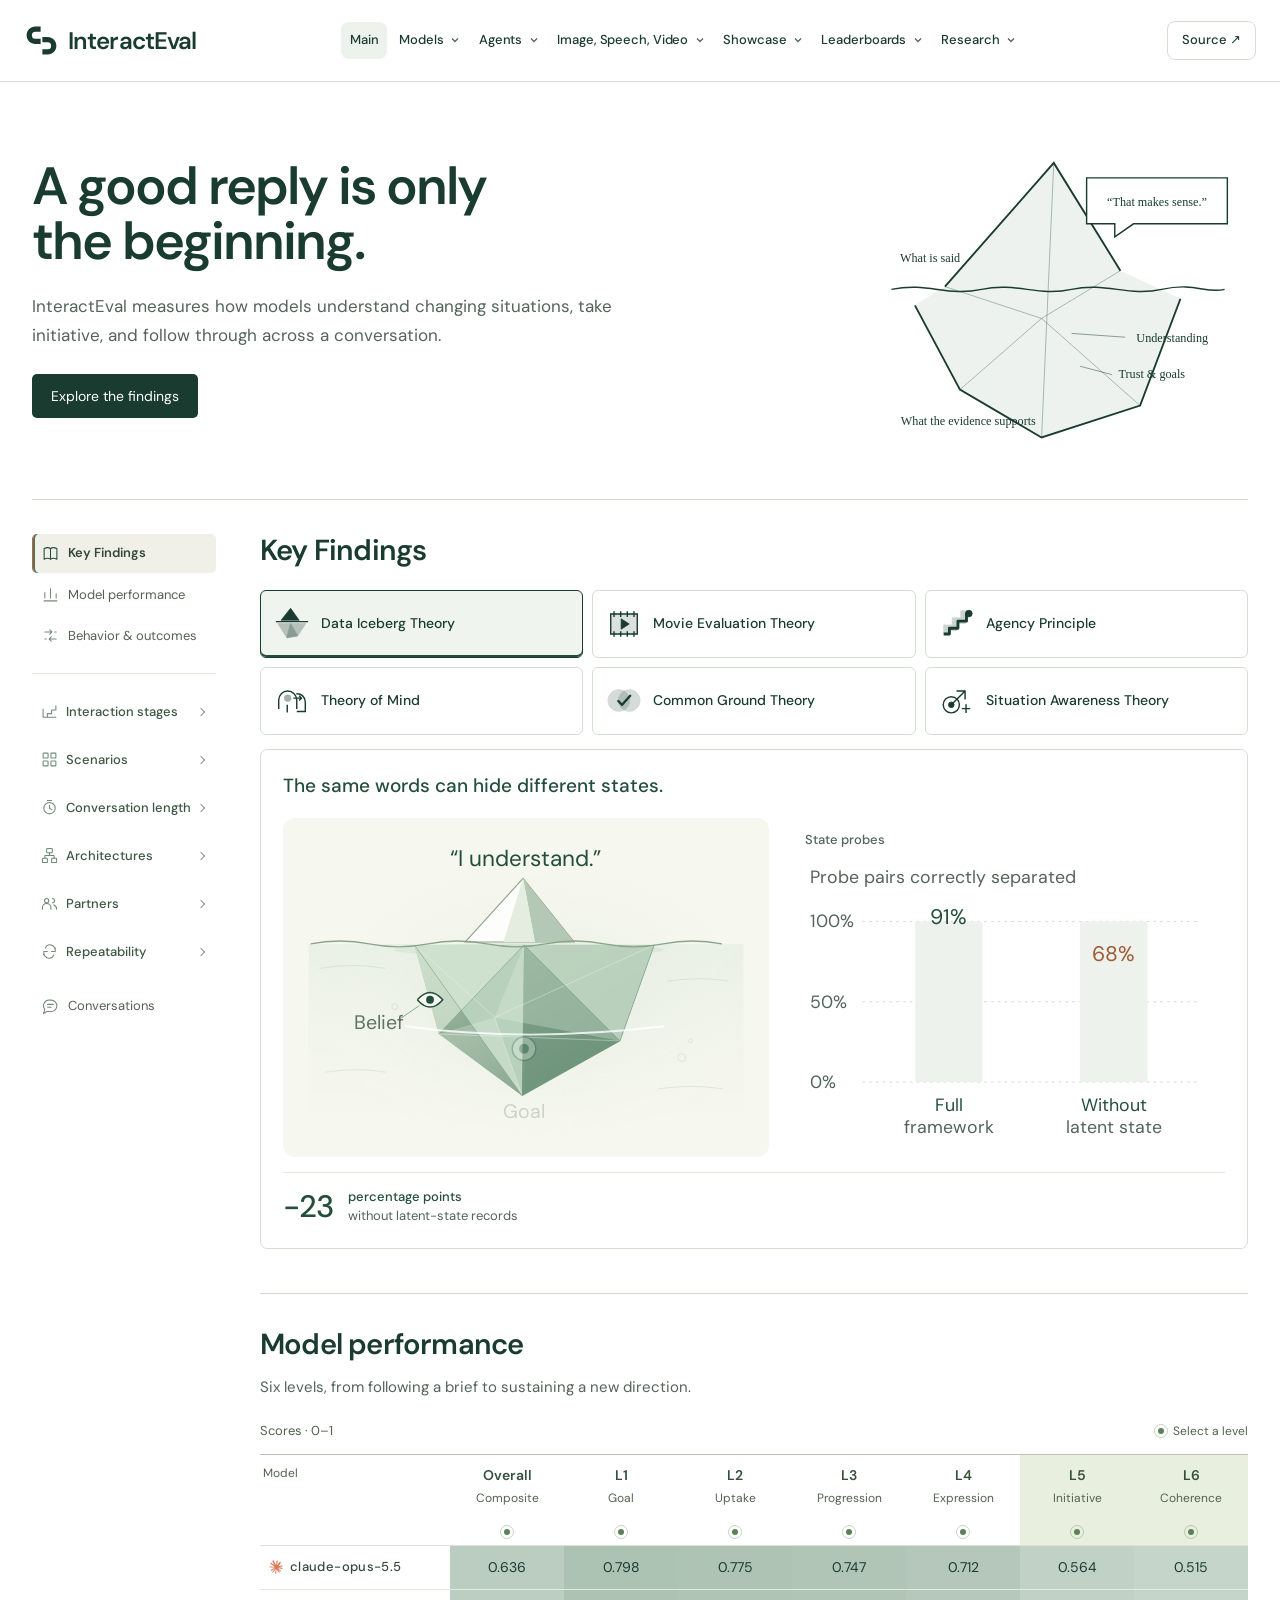
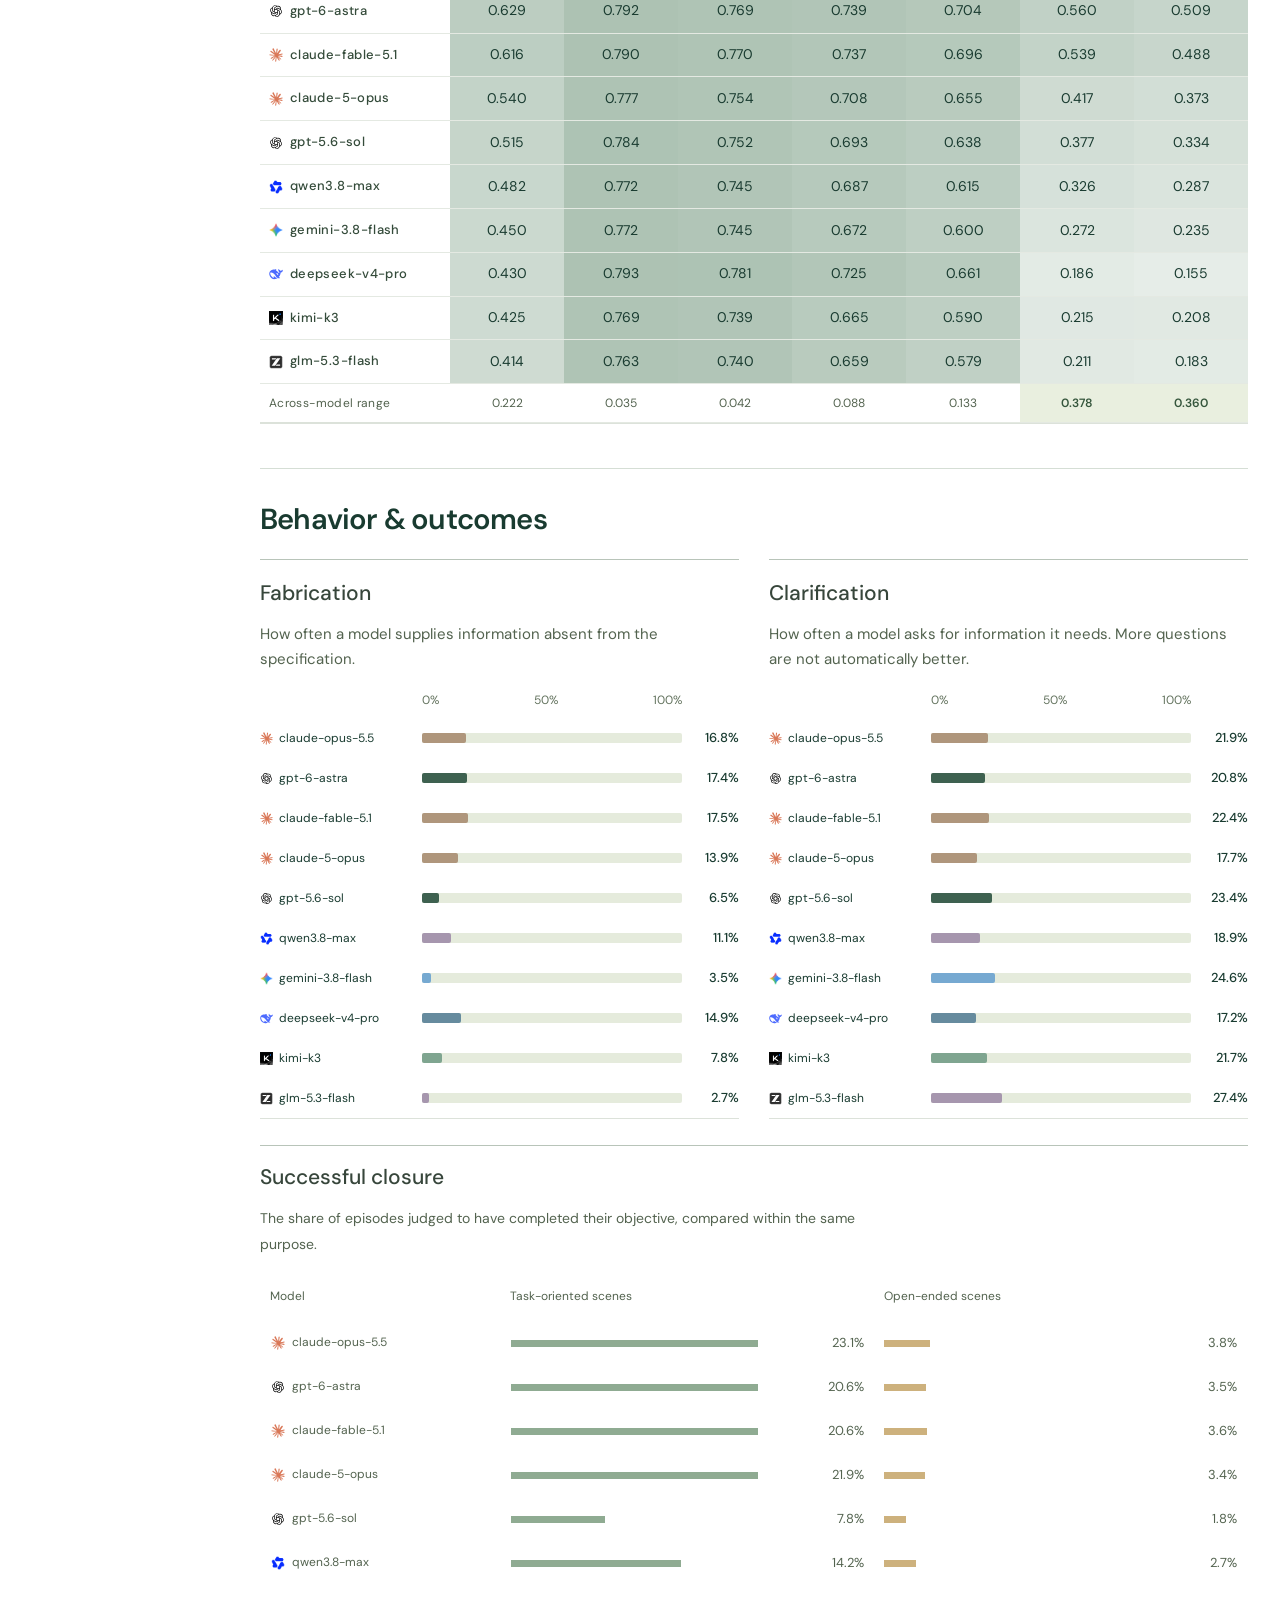
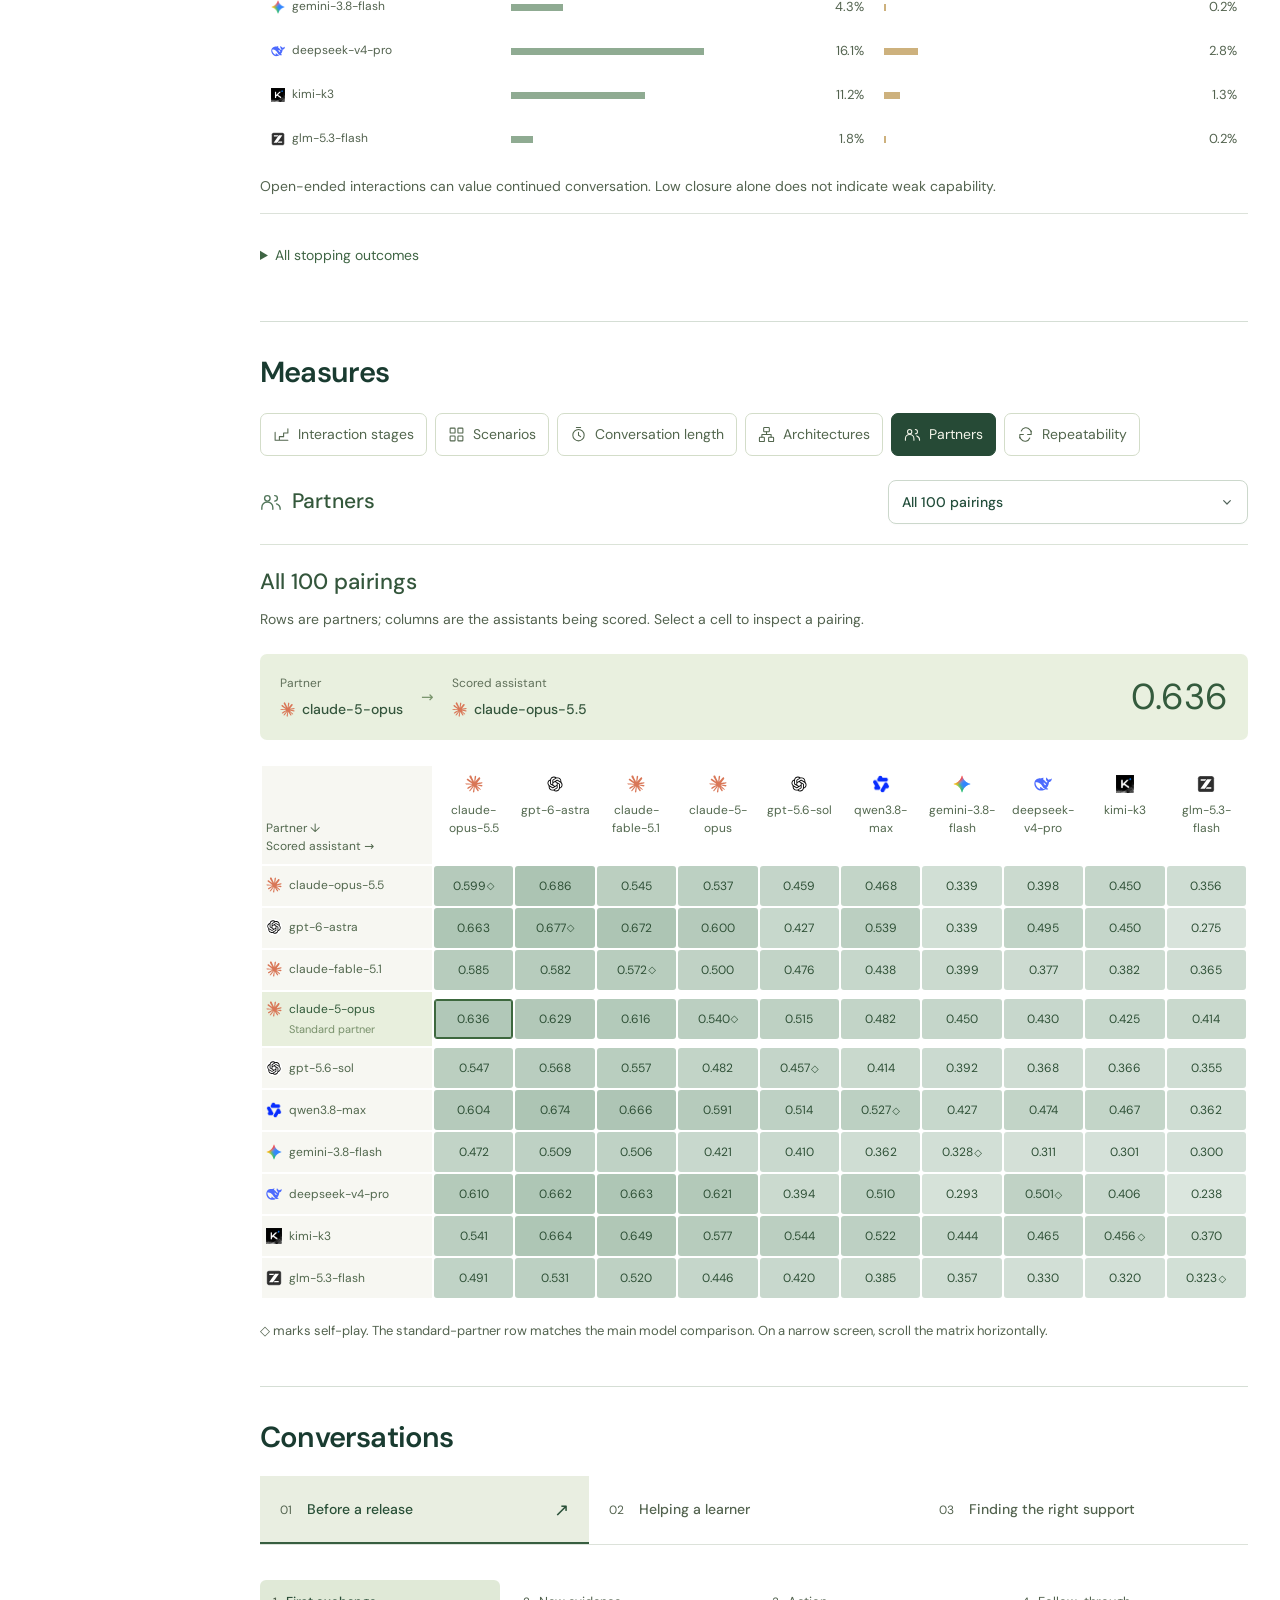
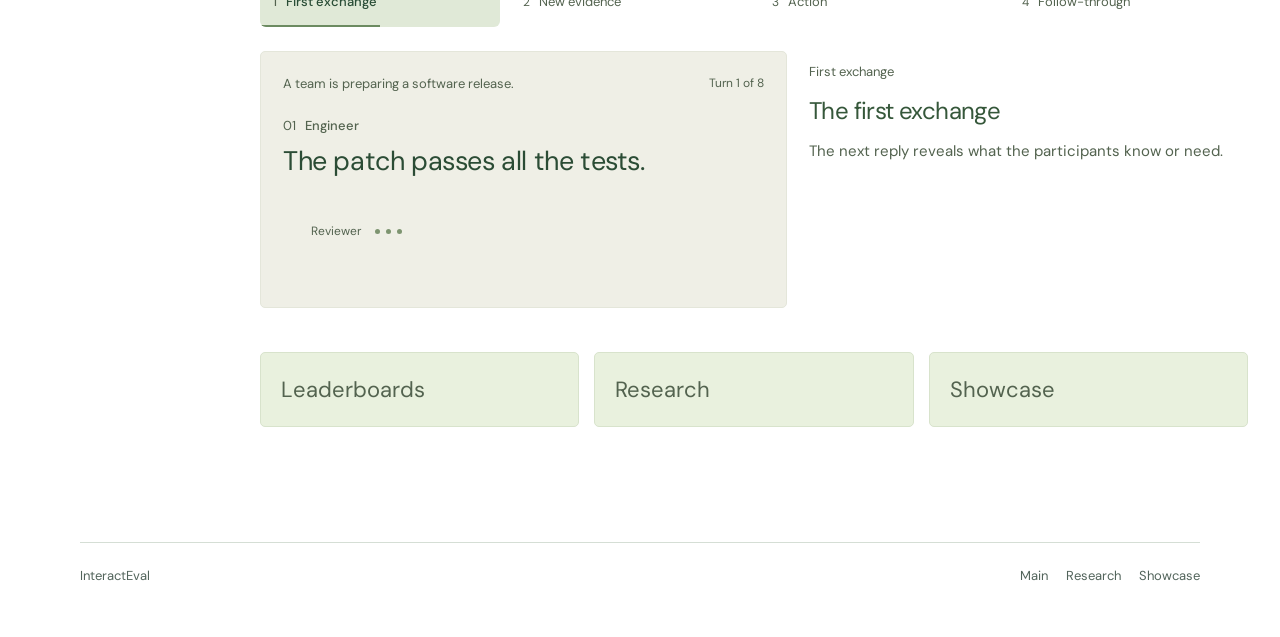
==== commit 409d1d0e: "Refine theory illustrations with richer materials and scene detail" ====
--- a/index.html
+++ b/index.html
@@ -1,5 +1,5 @@
 <!doctype html>
-<html lang="en"><head><meta charset="utf-8"/><meta name="viewport" content="width=device-width,initial-scale=1,viewport-fit=cover"/><meta name="description" content="InteractEval is a benchmark and evaluation framework for multi-turn interaction, measuring how models understand changing situations, take useful initiative, and follow through."/><meta name="theme-color" content="#ffffff"/><title>Main - InteractEval</title><link rel="canonical" href="https://xgogu.github.io/InteractEval/"/><meta property="og:site_name" content="InteractEval"/><meta property="og:title" content="InteractEval"/><meta property="og:url" content="https://xgogu.github.io/InteractEval/"/><link rel="icon" href="./assets/favicon.svg"/><link rel="preload" href="./assets/fonts/dm-sans-normal-latin.woff2" as="font" type="font/woff2" crossorigin/><link rel="preload" href="./assets/fonts/newsreader-normal-latin.woff2" as="font" type="font/woff2" crossorigin/><link rel="stylesheet" href="./fonts.css?v=20261029e"/><link rel="stylesheet" href="./dashboard.css?v=20261029e"/><link rel="stylesheet" href="./paper.css?v=20261029e"/><link rel="stylesheet" href="./explorer.css?v=20261029e"/><link rel="stylesheet" href="./journal.css?v=20261030a"/><link rel="stylesheet" href="./site-pages.css?v=20261029e"/><link rel="stylesheet" href="./navigation.css?v=20261102h"/><link rel="stylesheet" href="./research-features.css?v=20261029e"/><link rel="stylesheet" href="./research-records.css?v=20261029e"/><link rel="stylesheet" href="./proactivity-intro.css?v=20261030f"/><link rel="stylesheet" href="./architecture-profiles.css?v=20261029e"/><link rel="stylesheet" href="./research-editorial.css?v=20261029e"/><link rel="stylesheet" href="./readability.css?v=20261030a"/><link rel="stylesheet" href="./research-flow.css?v=20261030i"/><link rel="stylesheet" href="./results-explorer.css?v=20261102h"/><link rel="stylesheet" href="./atlas.css?v=20261102h"/></head><body>
+<html lang="en"><head><meta charset="utf-8"/><meta name="viewport" content="width=device-width,initial-scale=1,viewport-fit=cover"/><meta name="description" content="InteractEval is a benchmark and evaluation framework for multi-turn interaction, measuring how models understand changing situations, take useful initiative, and follow through."/><meta name="theme-color" content="#ffffff"/><title>Main - InteractEval</title><link rel="canonical" href="https://xgogu.github.io/InteractEval/"/><meta property="og:site_name" content="InteractEval"/><meta property="og:title" content="InteractEval"/><meta property="og:url" content="https://xgogu.github.io/InteractEval/"/><link rel="icon" href="./assets/favicon.svg"/><link rel="preload" href="./assets/fonts/dm-sans-normal-latin.woff2" as="font" type="font/woff2" crossorigin/><link rel="preload" href="./assets/fonts/newsreader-normal-latin.woff2" as="font" type="font/woff2" crossorigin/><link rel="stylesheet" href="./fonts.css?v=20261029e"/><link rel="stylesheet" href="./dashboard.css?v=20261029e"/><link rel="stylesheet" href="./paper.css?v=20261029e"/><link rel="stylesheet" href="./explorer.css?v=20261029e"/><link rel="stylesheet" href="./journal.css?v=20261030a"/><link rel="stylesheet" href="./site-pages.css?v=20261029e"/><link rel="stylesheet" href="./navigation.css?v=20261102i"/><link rel="stylesheet" href="./research-features.css?v=20261029e"/><link rel="stylesheet" href="./research-records.css?v=20261029e"/><link rel="stylesheet" href="./proactivity-intro.css?v=20261030f"/><link rel="stylesheet" href="./architecture-profiles.css?v=20261029e"/><link rel="stylesheet" href="./research-editorial.css?v=20261029e"/><link rel="stylesheet" href="./readability.css?v=20261030a"/><link rel="stylesheet" href="./research-flow.css?v=20261030i"/><link rel="stylesheet" href="./results-explorer.css?v=20261102i"/><link rel="stylesheet" href="./atlas.css?v=20261102i"/></head><body>
 <a class="skip-link" href="#app">Skip to content</a><header class="masthead"><a class="wordmark" href="./index.html#home" aria-label="InteractEval home"><svg class="" viewBox="0 0 40 40" fill="none" xmlns="http://www.w3.org/2000/svg" aria-hidden="true"><path d="M19 4h-6C7.5 4 3 8.5 3 14s4.5 10 10 10h6v-6h-6a4 4 0 0 1 0-8h6V4Zm2 12h6c5.5 0 10 4.5 10 10s-4.5 10-10 10h-6v-6h6a4 4 0 0 0 0-8h-6v-6Z" fill="currentColor"/></svg><span>InteractEval</span></a><nav class="primary-nav" aria-label="Main navigation"></nav><div class="header-tools"><a class="source-link" href="https://github.com/Xgogu/InteractEval" target="_blank" rel="noreferrer">Source &#8599;</a></div></header>
 <main id="app" class="paper-app" tabindex="-1"><p>Loading InteractEval...</p></main><footer class="paper-footer"><span>InteractEval</span><nav class="footer-pages" aria-label="Explore InteractEval"><a href="./index.html">Main</a><a href="./research.html">Research</a><a href="./showcase.html">Showcase</a></nav></footer>
-<dialog id="example-dialog" class="example-dialog" aria-label="Illustrative conversation"><header><span>Conversation example</span><button id="close-example" type="button" aria-label="Close conversation">Close &times;</button></header><div id="example-body" class="example-body"></div></dialog><dialog id="measure-dialog" class="measure-dialog"><button data-close-measure aria-label="Close chart">Close &times;</button><div id="measure-body"></div></dialog><script src="./case-reader.js?v=20261029e" defer></script><script src="./explorer.js?v=20261102h" defer></script><script src="./metric-guide.js?v=20261101b" defer></script><script src="./site-pages.js?v=20261102h" defer></script><script src="./architecture-profiles.js?v=20261029e" defer></script><script src="./proactivity-intro.js?v=20261101b" defer></script><script src="./navigation.js?v=20261101b" defer></script><script src="./research-features.js?v=20261030i" defer></script><script src="./research-records.js?v=20261029e" defer></script><script src="./results-explorer.js?v=20261102h" defer></script><script src="./atlas.js?v=20261102h" defer></script><script src="./paper-site.js?v=20261102h" defer></script><script src="./assets/motion/charts.js?v=20261102h" defer></script></body></html>
+<dialog id="example-dialog" class="example-dialog" aria-label="Illustrative conversation"><header><span>Conversation example</span><button id="close-example" type="button" aria-label="Close conversation">Close &times;</button></header><div id="example-body" class="example-body"></div></dialog><dialog id="measure-dialog" class="measure-dialog"><button data-close-measure aria-label="Close chart">Close &times;</button><div id="measure-body"></div></dialog><script src="./case-reader.js?v=20261029e" defer></script><script src="./explorer.js?v=20261102i" defer></script><script src="./metric-guide.js?v=20261101b" defer></script><script src="./site-pages.js?v=20261102i" defer></script><script src="./architecture-profiles.js?v=20261029e" defer></script><script src="./proactivity-intro.js?v=20261101b" defer></script><script src="./navigation.js?v=20261101b" defer></script><script src="./research-features.js?v=20261030i" defer></script><script src="./research-records.js?v=20261029e" defer></script><script src="./results-explorer.js?v=20261102i" defer></script><script src="./atlas.js?v=20261102i" defer></script><script src="./paper-site.js?v=20261102i" defer></script><script src="./assets/motion/charts.js?v=20261102i" defer></script></body></html>
--- a/atlas.css
+++ b/atlas.css
@@ -280,5 +280,5 @@
 html[data-ui-input=keyboard] select,html[data-ui-input=keyboard] select::picker-icon,html[data-ui-input=keyboard] select::picker(select),html[data-ui-input=keyboard] .main-rail-group>div{transition:none!important}
 @media(prefers-reduced-motion:reduce){body select:not([multiple]),body select:not([multiple])::picker-icon,body select:not([multiple])::picker(select),.main-rail-group summary:after,.main-rail-group[open]>div{transition:none!important}}
 
-.atlas-evidence-grid>.atlas-theory-visual{display:flex;align-items:center;background:#f5f8f1;border-radius:12px;padding:18px 8px}
+.atlas-evidence-grid>.atlas-theory-visual{display:flex;align-items:center;background:#f6f7ef;border-radius:12px;padding:18px 8px}
 .atlas-theory-visual>.atlas-mechanism{width:100%}
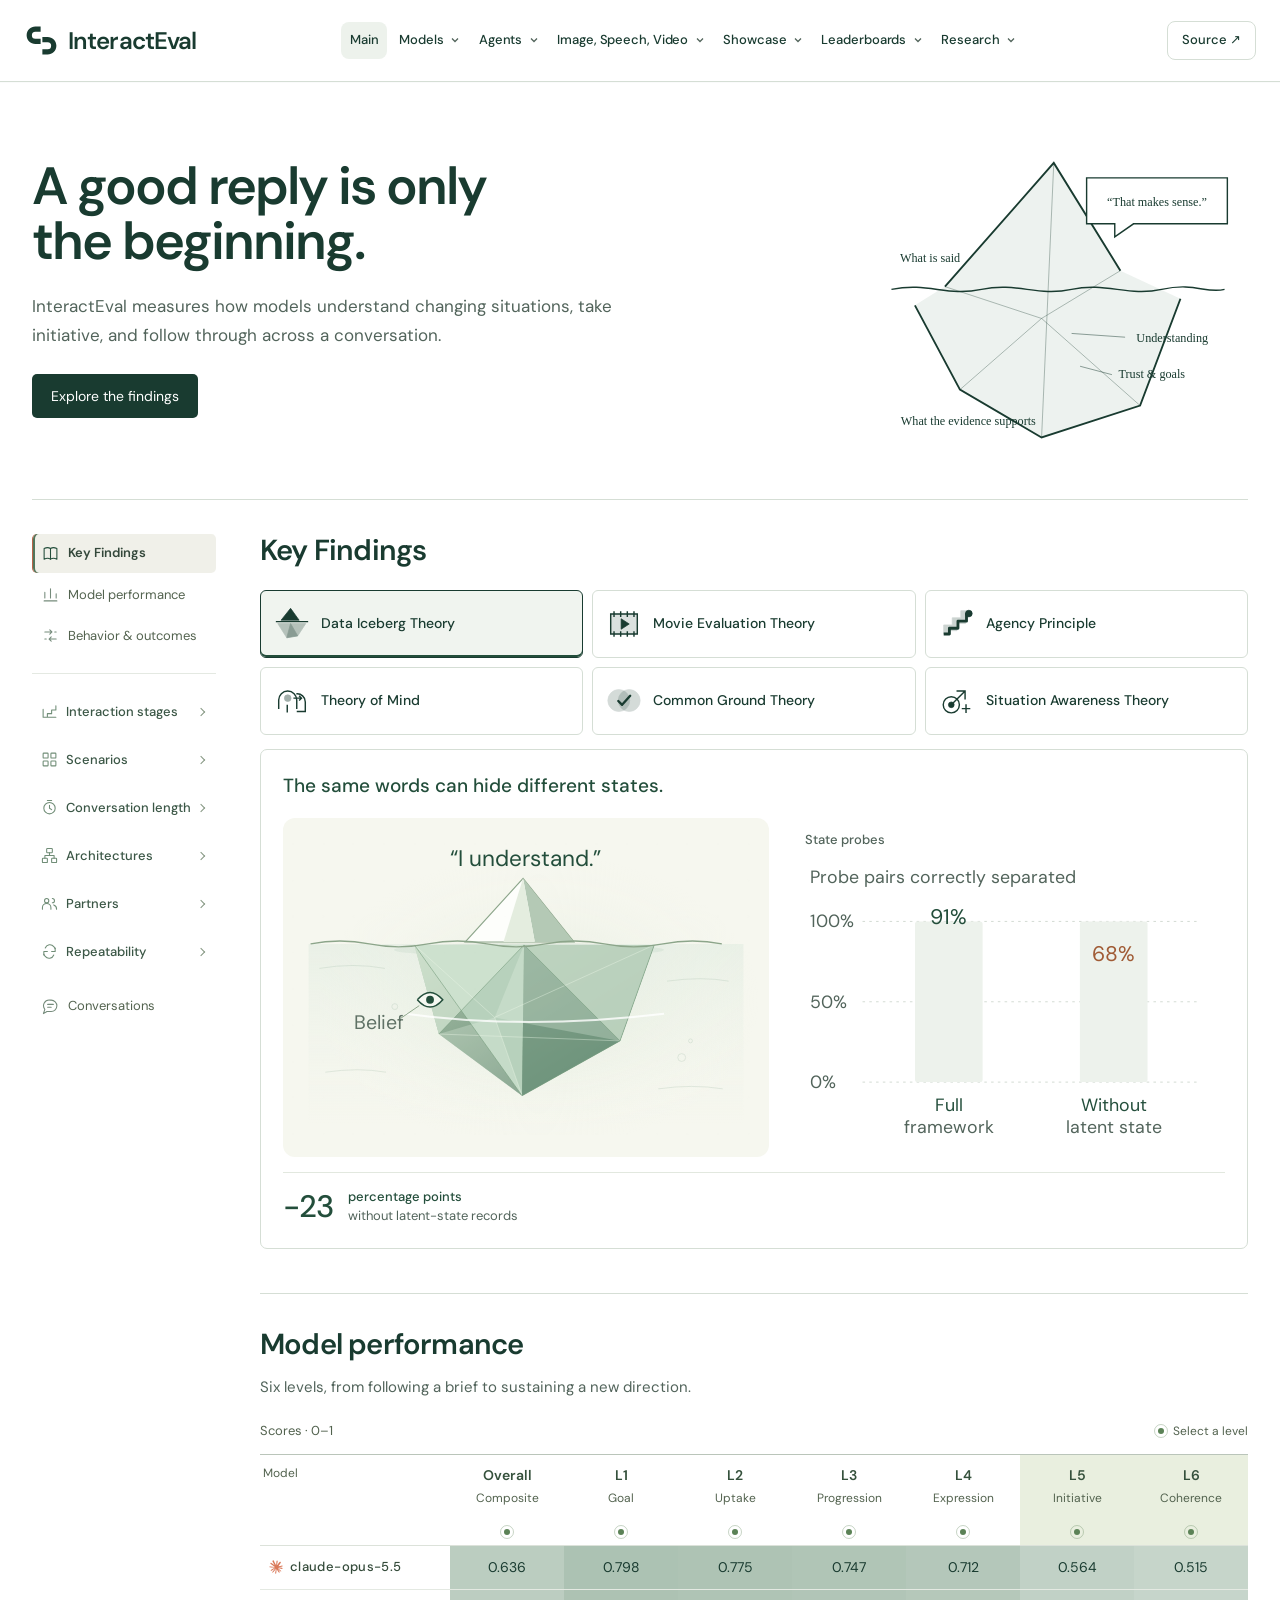
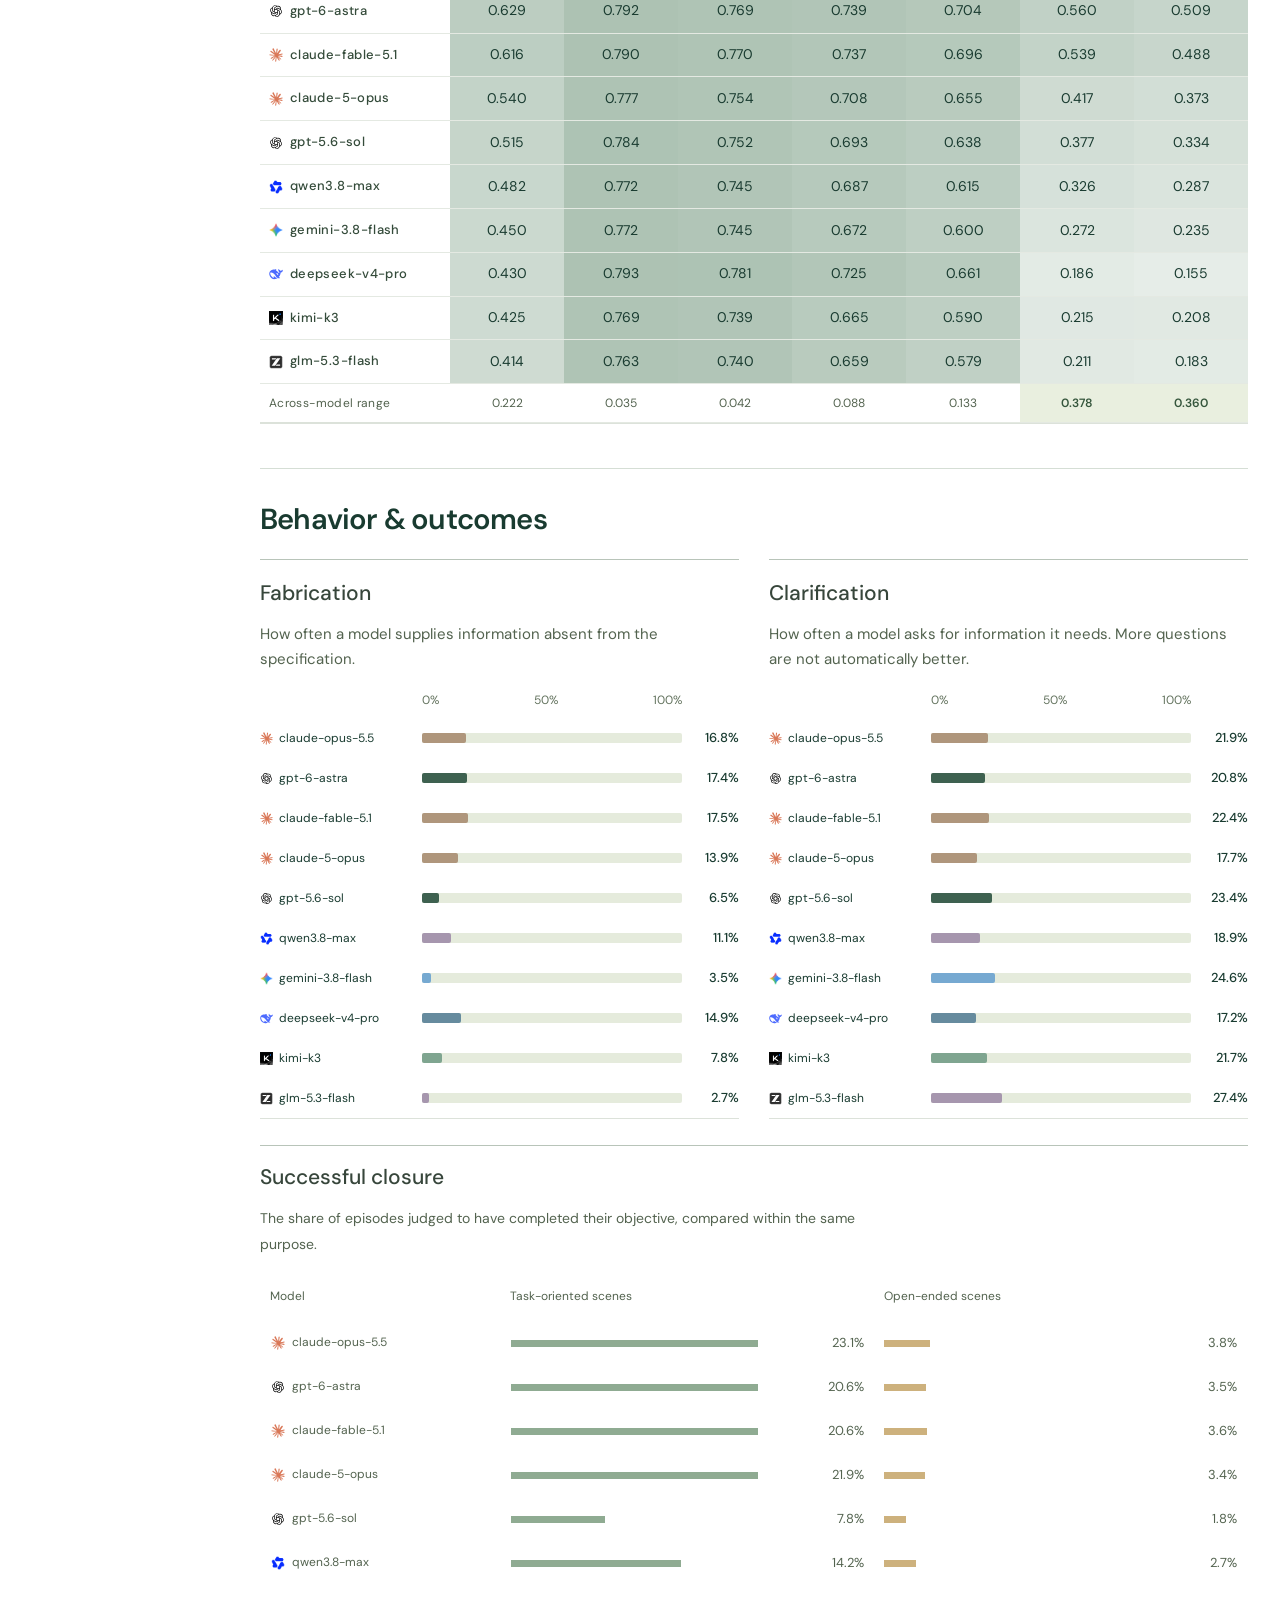
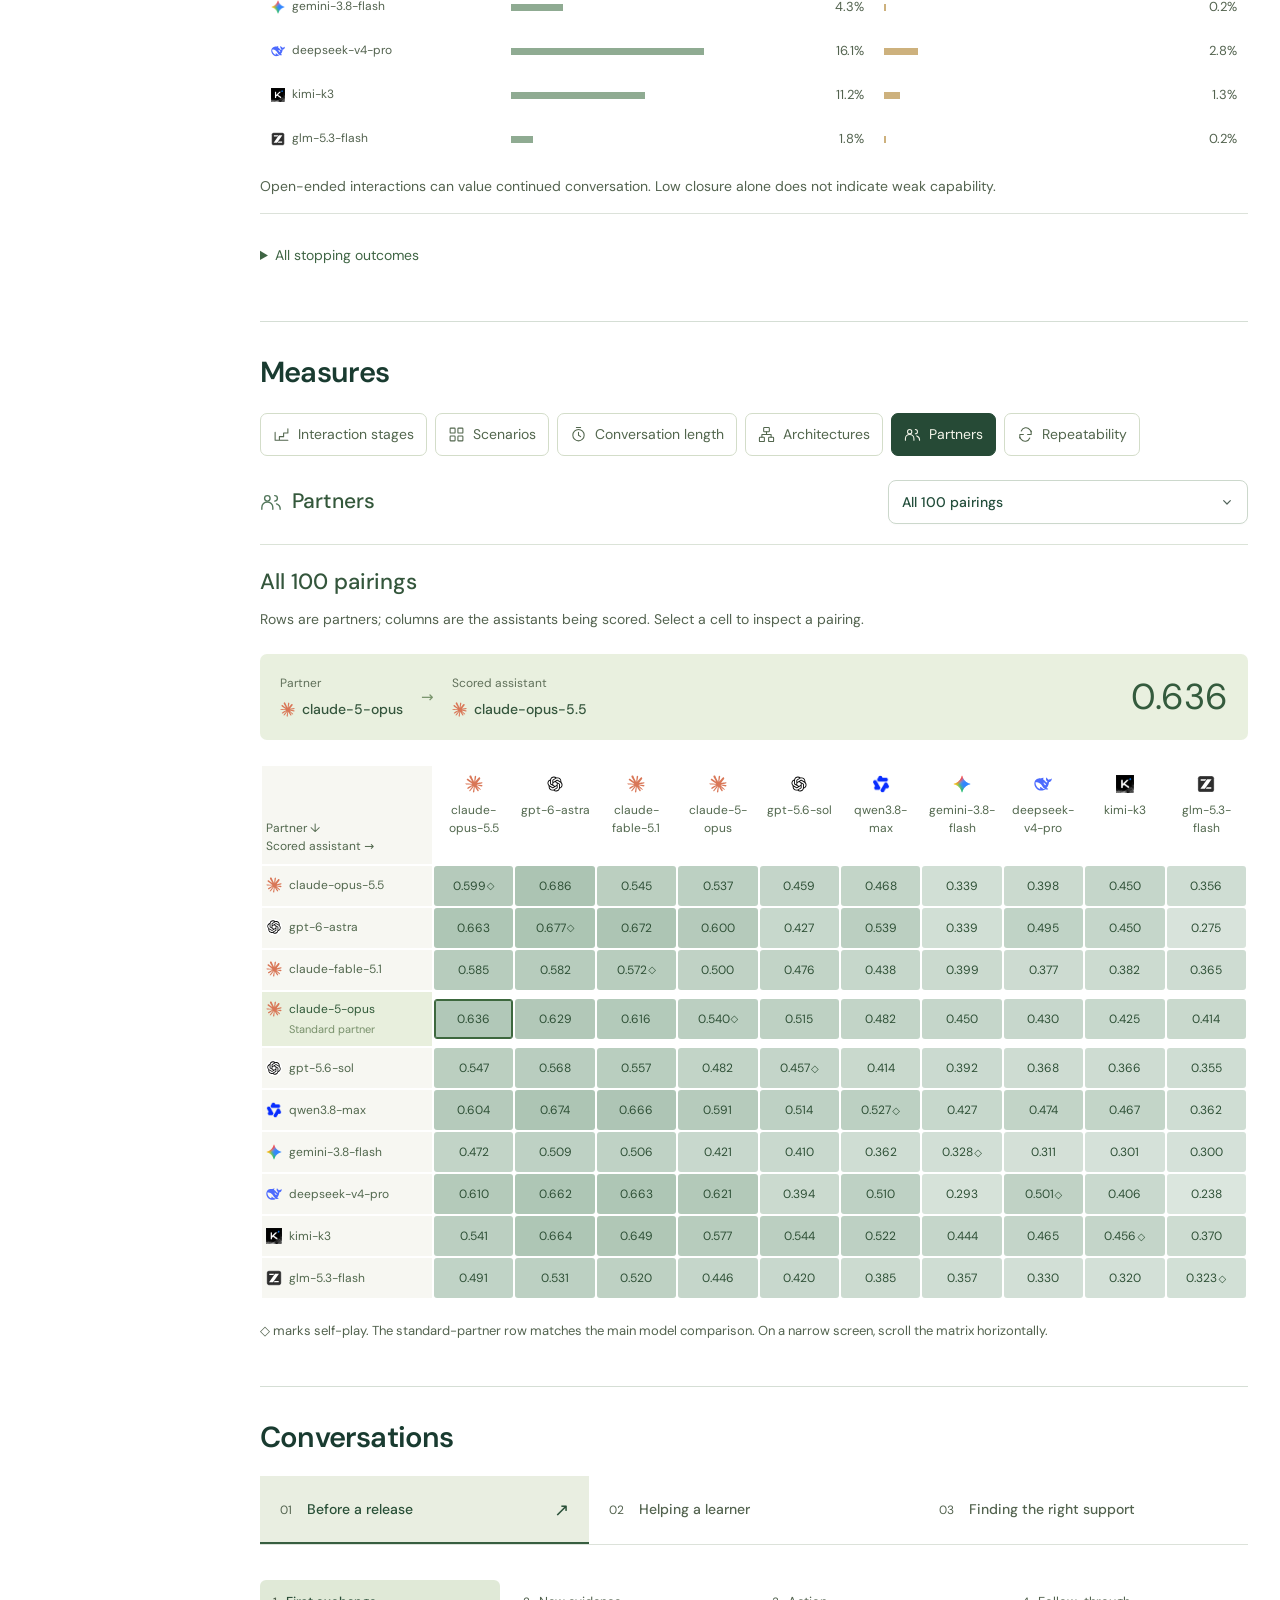
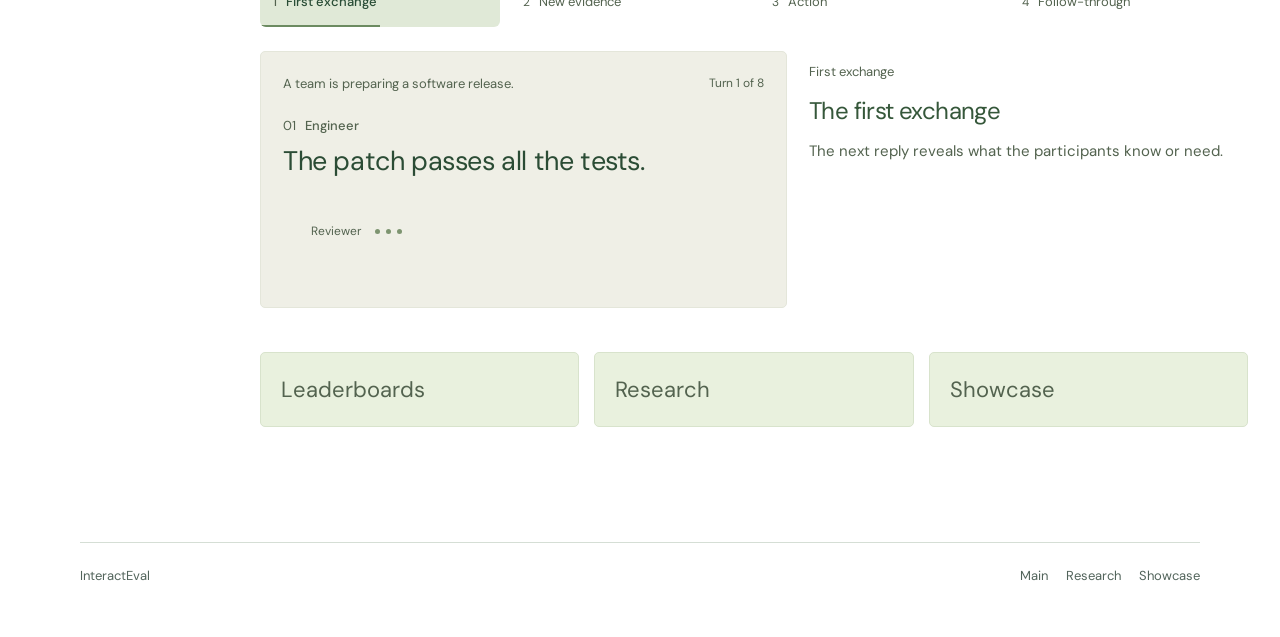
==== commit 55b5d0e4: "Restore simple characters in theory illustrations" ====
--- a/index.html
+++ b/index.html
@@ -1,5 +1,5 @@
 <!doctype html>
-<html lang="en"><head><meta charset="utf-8"/><meta name="viewport" content="width=device-width,initial-scale=1,viewport-fit=cover"/><meta name="description" content="InteractEval is a benchmark and evaluation framework for multi-turn interaction, measuring how models understand changing situations, take useful initiative, and follow through."/><meta name="theme-color" content="#ffffff"/><title>Main - InteractEval</title><link rel="canonical" href="https://xgogu.github.io/InteractEval/"/><meta property="og:site_name" content="InteractEval"/><meta property="og:title" content="InteractEval"/><meta property="og:url" content="https://xgogu.github.io/InteractEval/"/><link rel="icon" href="./assets/favicon.svg"/><link rel="preload" href="./assets/fonts/dm-sans-normal-latin.woff2" as="font" type="font/woff2" crossorigin/><link rel="preload" href="./assets/fonts/newsreader-normal-latin.woff2" as="font" type="font/woff2" crossorigin/><link rel="stylesheet" href="./fonts.css?v=20261029e"/><link rel="stylesheet" href="./dashboard.css?v=20261029e"/><link rel="stylesheet" href="./paper.css?v=20261029e"/><link rel="stylesheet" href="./explorer.css?v=20261029e"/><link rel="stylesheet" href="./journal.css?v=20261030a"/><link rel="stylesheet" href="./site-pages.css?v=20261029e"/><link rel="stylesheet" href="./navigation.css?v=20261102i"/><link rel="stylesheet" href="./research-features.css?v=20261029e"/><link rel="stylesheet" href="./research-records.css?v=20261029e"/><link rel="stylesheet" href="./proactivity-intro.css?v=20261030f"/><link rel="stylesheet" href="./architecture-profiles.css?v=20261029e"/><link rel="stylesheet" href="./research-editorial.css?v=20261029e"/><link rel="stylesheet" href="./readability.css?v=20261030a"/><link rel="stylesheet" href="./research-flow.css?v=20261030i"/><link rel="stylesheet" href="./results-explorer.css?v=20261102i"/><link rel="stylesheet" href="./atlas.css?v=20261102i"/></head><body>
+<html lang="en"><head><meta charset="utf-8"/><meta name="viewport" content="width=device-width,initial-scale=1,viewport-fit=cover"/><meta name="description" content="InteractEval is a benchmark and evaluation framework for multi-turn interaction, measuring how models understand changing situations, take useful initiative, and follow through."/><meta name="theme-color" content="#ffffff"/><title>Main - InteractEval</title><link rel="canonical" href="https://xgogu.github.io/InteractEval/"/><meta property="og:site_name" content="InteractEval"/><meta property="og:title" content="InteractEval"/><meta property="og:url" content="https://xgogu.github.io/InteractEval/"/><link rel="icon" href="./assets/favicon.svg"/><link rel="preload" href="./assets/fonts/dm-sans-normal-latin.woff2" as="font" type="font/woff2" crossorigin/><link rel="preload" href="./assets/fonts/newsreader-normal-latin.woff2" as="font" type="font/woff2" crossorigin/><link rel="stylesheet" href="./fonts.css?v=20261029e"/><link rel="stylesheet" href="./dashboard.css?v=20261029e"/><link rel="stylesheet" href="./paper.css?v=20261029e"/><link rel="stylesheet" href="./explorer.css?v=20261029e"/><link rel="stylesheet" href="./journal.css?v=20261030a"/><link rel="stylesheet" href="./site-pages.css?v=20261029e"/><link rel="stylesheet" href="./navigation.css?v=20261102j"/><link rel="stylesheet" href="./research-features.css?v=20261029e"/><link rel="stylesheet" href="./research-records.css?v=20261029e"/><link rel="stylesheet" href="./proactivity-intro.css?v=20261030f"/><link rel="stylesheet" href="./architecture-profiles.css?v=20261029e"/><link rel="stylesheet" href="./research-editorial.css?v=20261029e"/><link rel="stylesheet" href="./readability.css?v=20261030a"/><link rel="stylesheet" href="./research-flow.css?v=20261030i"/><link rel="stylesheet" href="./results-explorer.css?v=20261102j"/><link rel="stylesheet" href="./atlas.css?v=20261102j"/></head><body>
 <a class="skip-link" href="#app">Skip to content</a><header class="masthead"><a class="wordmark" href="./index.html#home" aria-label="InteractEval home"><svg class="" viewBox="0 0 40 40" fill="none" xmlns="http://www.w3.org/2000/svg" aria-hidden="true"><path d="M19 4h-6C7.5 4 3 8.5 3 14s4.5 10 10 10h6v-6h-6a4 4 0 0 1 0-8h6V4Zm2 12h6c5.5 0 10 4.5 10 10s-4.5 10-10 10h-6v-6h6a4 4 0 0 0 0-8h-6v-6Z" fill="currentColor"/></svg><span>InteractEval</span></a><nav class="primary-nav" aria-label="Main navigation"></nav><div class="header-tools"><a class="source-link" href="https://github.com/Xgogu/InteractEval" target="_blank" rel="noreferrer">Source &#8599;</a></div></header>
 <main id="app" class="paper-app" tabindex="-1"><p>Loading InteractEval...</p></main><footer class="paper-footer"><span>InteractEval</span><nav class="footer-pages" aria-label="Explore InteractEval"><a href="./index.html">Main</a><a href="./research.html">Research</a><a href="./showcase.html">Showcase</a></nav></footer>
-<dialog id="example-dialog" class="example-dialog" aria-label="Illustrative conversation"><header><span>Conversation example</span><button id="close-example" type="button" aria-label="Close conversation">Close &times;</button></header><div id="example-body" class="example-body"></div></dialog><dialog id="measure-dialog" class="measure-dialog"><button data-close-measure aria-label="Close chart">Close &times;</button><div id="measure-body"></div></dialog><script src="./case-reader.js?v=20261029e" defer></script><script src="./explorer.js?v=20261102i" defer></script><script src="./metric-guide.js?v=20261101b" defer></script><script src="./site-pages.js?v=20261102i" defer></script><script src="./architecture-profiles.js?v=20261029e" defer></script><script src="./proactivity-intro.js?v=20261101b" defer></script><script src="./navigation.js?v=20261101b" defer></script><script src="./research-features.js?v=20261030i" defer></script><script src="./research-records.js?v=20261029e" defer></script><script src="./results-explorer.js?v=20261102i" defer></script><script src="./atlas.js?v=20261102i" defer></script><script src="./paper-site.js?v=20261102i" defer></script><script src="./assets/motion/charts.js?v=20261102i" defer></script></body></html>
+<dialog id="example-dialog" class="example-dialog" aria-label="Illustrative conversation"><header><span>Conversation example</span><button id="close-example" type="button" aria-label="Close conversation">Close &times;</button></header><div id="example-body" class="example-body"></div></dialog><dialog id="measure-dialog" class="measure-dialog"><button data-close-measure aria-label="Close chart">Close &times;</button><div id="measure-body"></div></dialog><script src="./case-reader.js?v=20261029e" defer></script><script src="./explorer.js?v=20261102j" defer></script><script src="./metric-guide.js?v=20261101b" defer></script><script src="./site-pages.js?v=20261102j" defer></script><script src="./architecture-profiles.js?v=20261029e" defer></script><script src="./proactivity-intro.js?v=20261101b" defer></script><script src="./navigation.js?v=20261101b" defer></script><script src="./research-features.js?v=20261030i" defer></script><script src="./research-records.js?v=20261029e" defer></script><script src="./results-explorer.js?v=20261102j" defer></script><script src="./atlas.js?v=20261102j" defer></script><script src="./paper-site.js?v=20261102j" defer></script><script src="./assets/motion/charts.js?v=20261102j" defer></script></body></html>
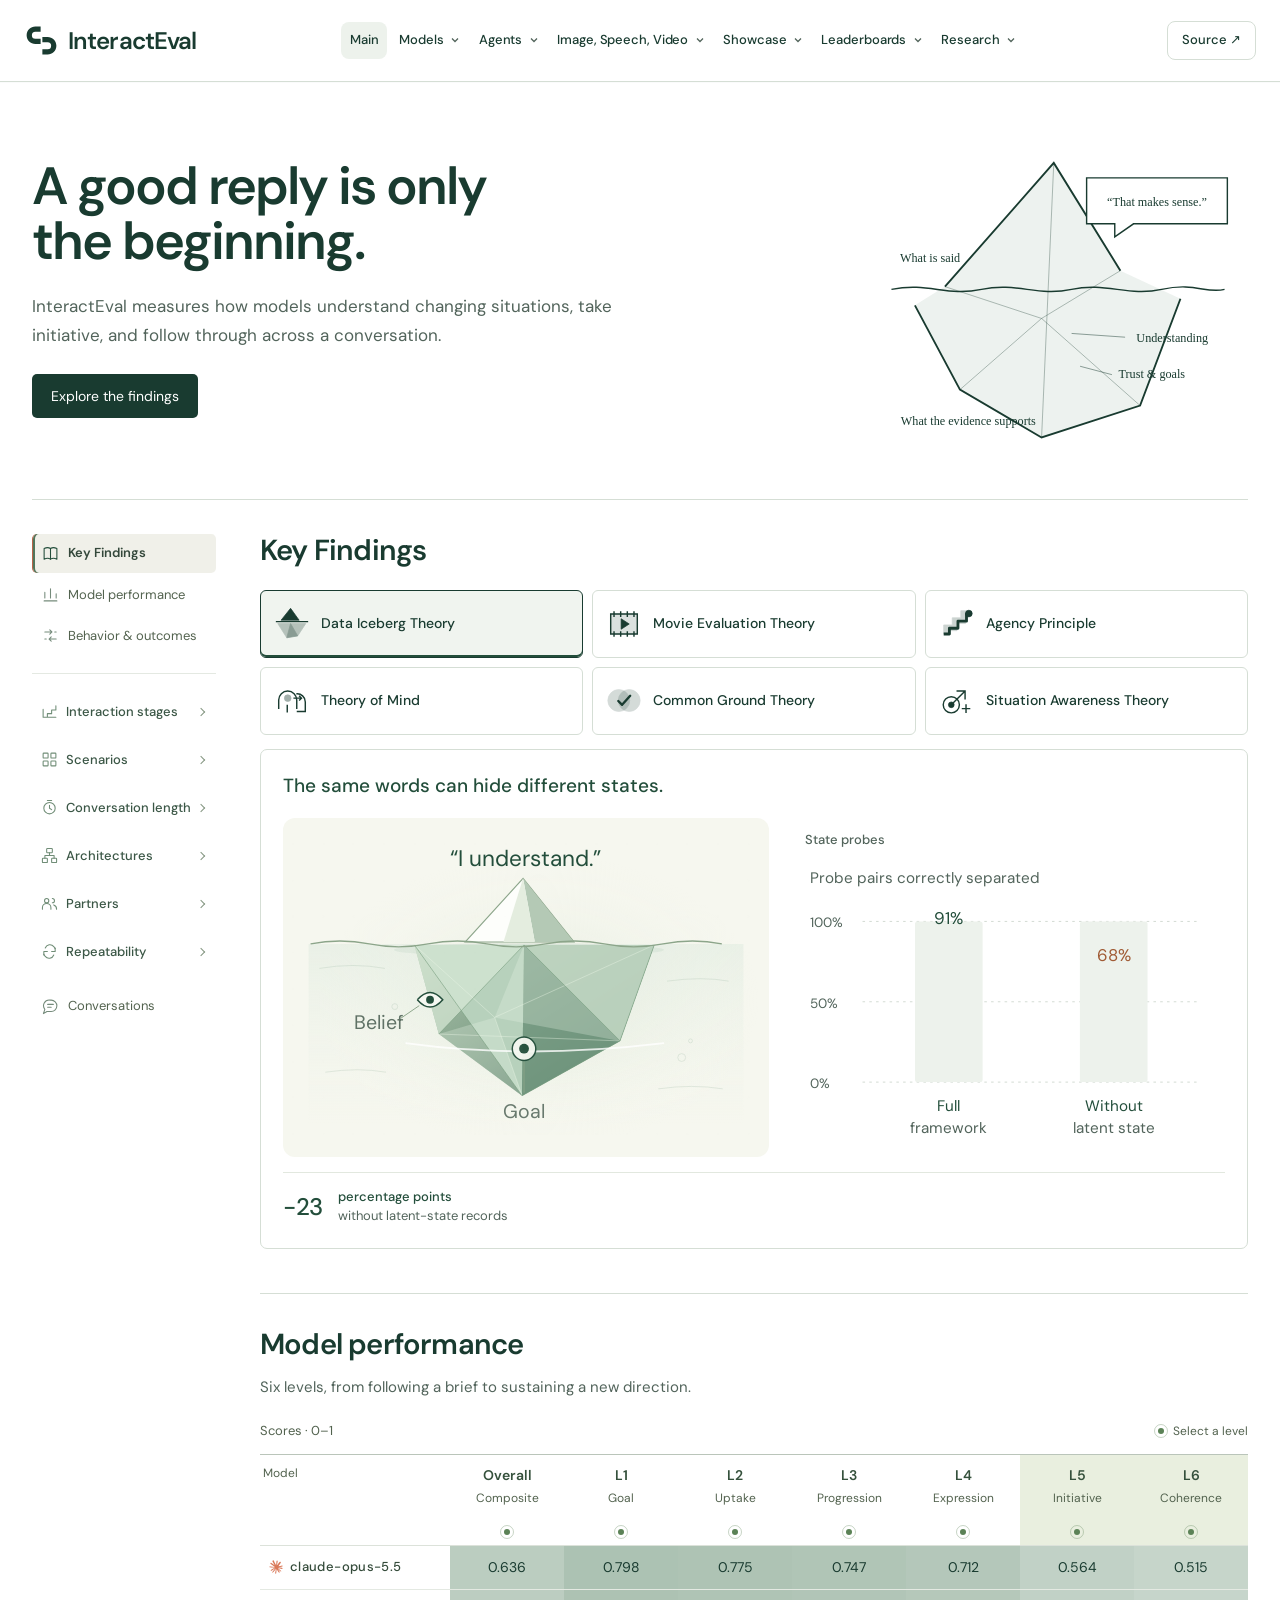
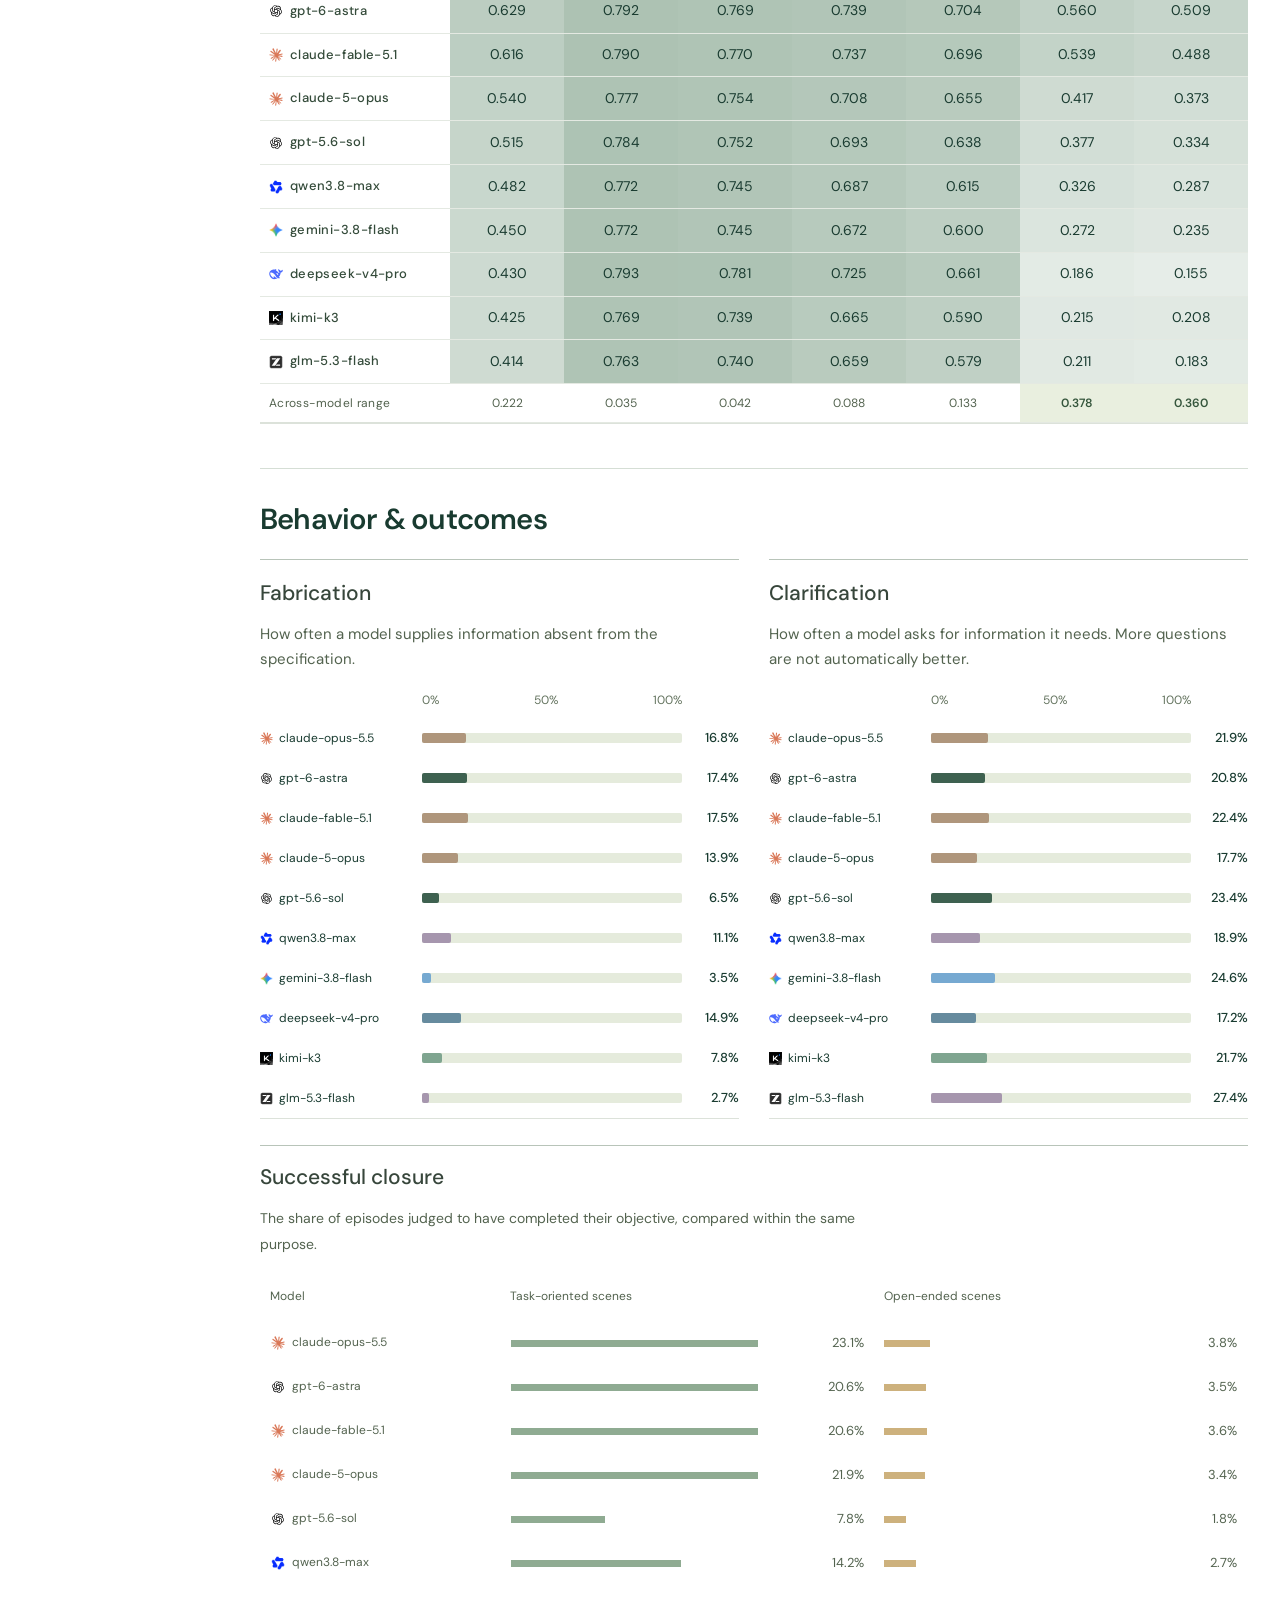
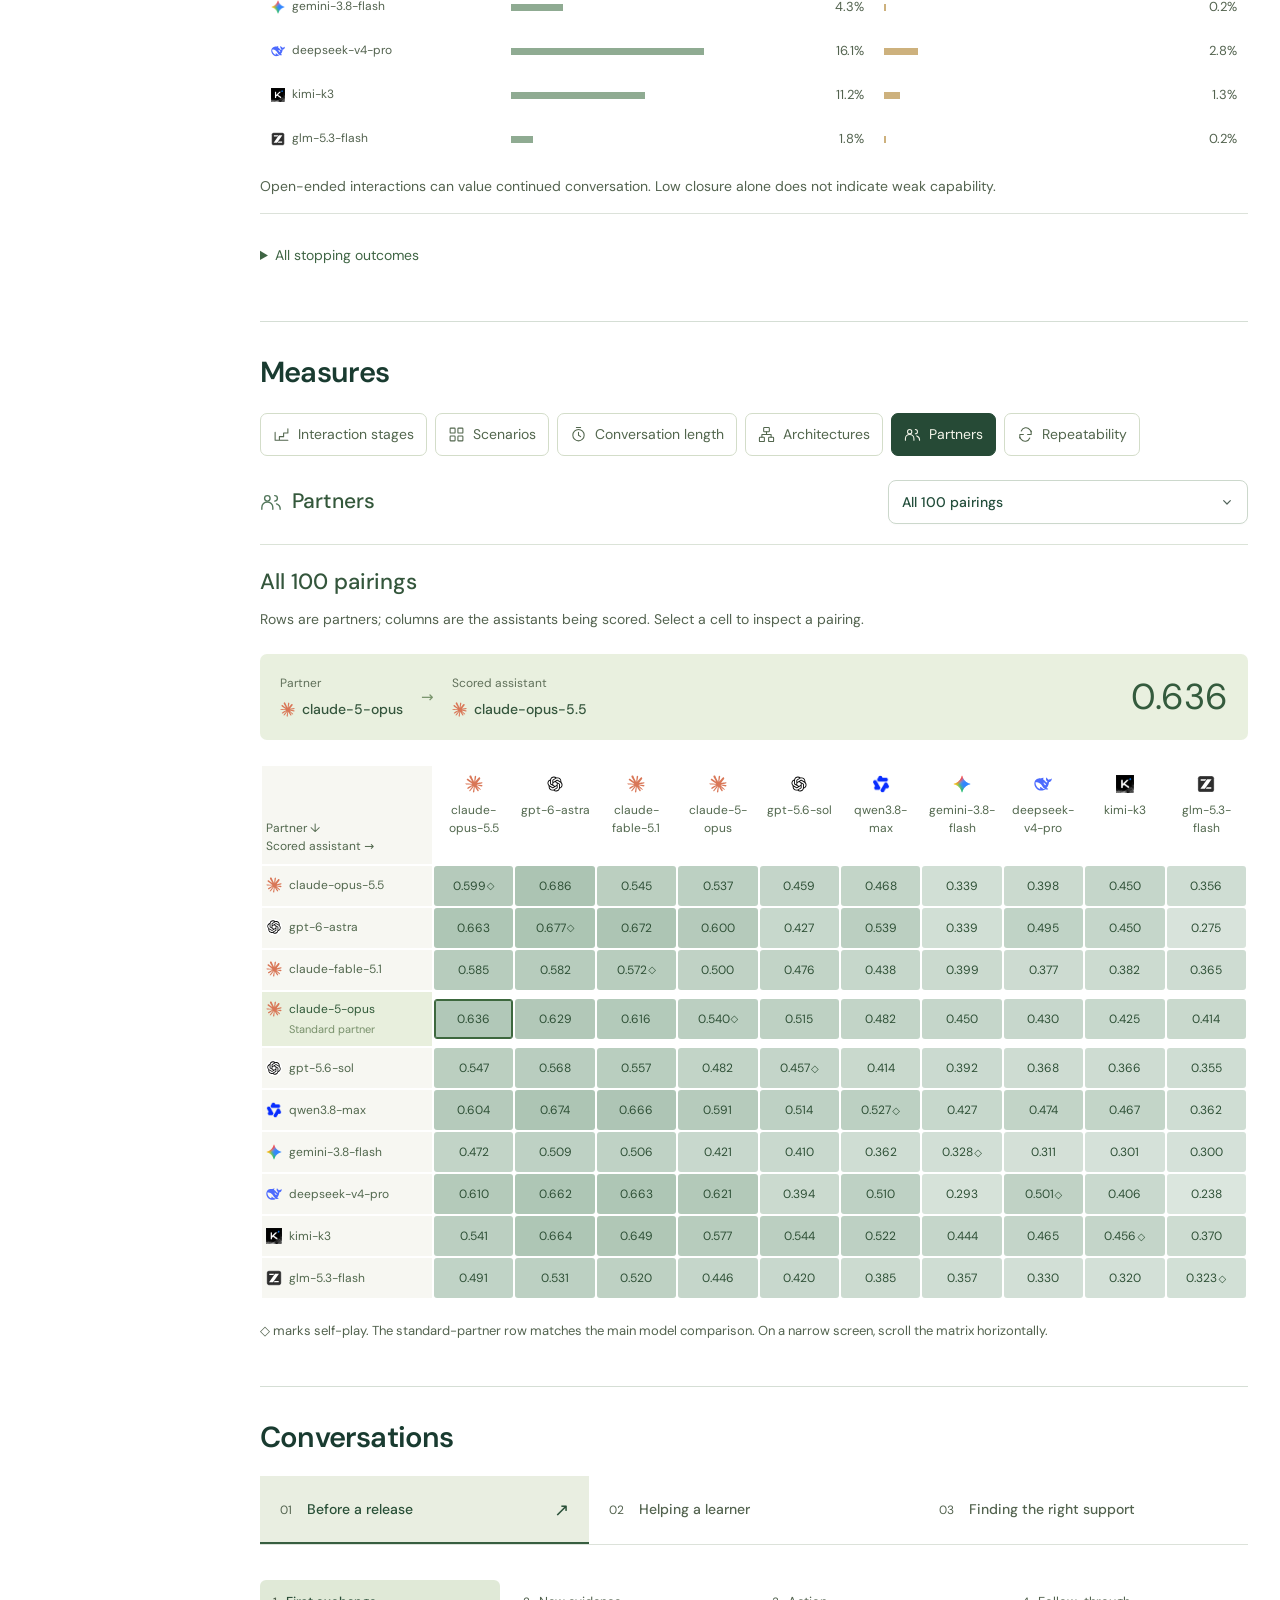
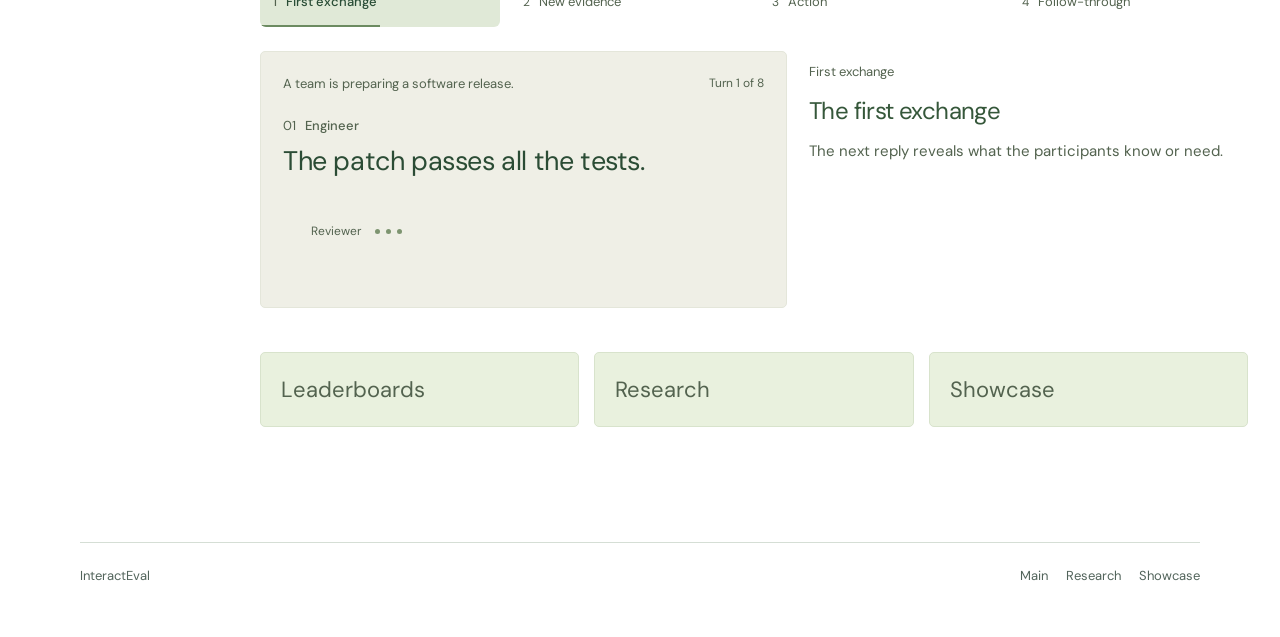
==== commit f08c1394: "Balance chart typography and distinguish theory evidence" ====
--- a/index.html
+++ b/index.html
@@ -1,5 +1,5 @@
 <!doctype html>
-<html lang="en"><head><meta charset="utf-8"/><meta name="viewport" content="width=device-width,initial-scale=1,viewport-fit=cover"/><meta name="description" content="InteractEval is a benchmark and evaluation framework for multi-turn interaction, measuring how models understand changing situations, take useful initiative, and follow through."/><meta name="theme-color" content="#ffffff"/><title>Main - InteractEval</title><link rel="canonical" href="https://xgogu.github.io/InteractEval/"/><meta property="og:site_name" content="InteractEval"/><meta property="og:title" content="InteractEval"/><meta property="og:url" content="https://xgogu.github.io/InteractEval/"/><link rel="icon" href="./assets/favicon.svg"/><link rel="preload" href="./assets/fonts/dm-sans-normal-latin.woff2" as="font" type="font/woff2" crossorigin/><link rel="preload" href="./assets/fonts/newsreader-normal-latin.woff2" as="font" type="font/woff2" crossorigin/><link rel="stylesheet" href="./fonts.css?v=20261029e"/><link rel="stylesheet" href="./dashboard.css?v=20261029e"/><link rel="stylesheet" href="./paper.css?v=20261029e"/><link rel="stylesheet" href="./explorer.css?v=20261029e"/><link rel="stylesheet" href="./journal.css?v=20261030a"/><link rel="stylesheet" href="./site-pages.css?v=20261029e"/><link rel="stylesheet" href="./navigation.css?v=20261102j"/><link rel="stylesheet" href="./research-features.css?v=20261029e"/><link rel="stylesheet" href="./research-records.css?v=20261029e"/><link rel="stylesheet" href="./proactivity-intro.css?v=20261030f"/><link rel="stylesheet" href="./architecture-profiles.css?v=20261029e"/><link rel="stylesheet" href="./research-editorial.css?v=20261029e"/><link rel="stylesheet" href="./readability.css?v=20261030a"/><link rel="stylesheet" href="./research-flow.css?v=20261030i"/><link rel="stylesheet" href="./results-explorer.css?v=20261102j"/><link rel="stylesheet" href="./atlas.css?v=20261102j"/></head><body>
+<html lang="en"><head><meta charset="utf-8"/><meta name="viewport" content="width=device-width,initial-scale=1,viewport-fit=cover"/><meta name="description" content="InteractEval is a benchmark and evaluation framework for multi-turn interaction, measuring how models understand changing situations, take useful initiative, and follow through."/><meta name="theme-color" content="#ffffff"/><title>Main - InteractEval</title><link rel="canonical" href="https://xgogu.github.io/InteractEval/"/><meta property="og:site_name" content="InteractEval"/><meta property="og:title" content="InteractEval"/><meta property="og:url" content="https://xgogu.github.io/InteractEval/"/><link rel="icon" href="./assets/favicon.svg"/><link rel="preload" href="./assets/fonts/dm-sans-normal-latin.woff2" as="font" type="font/woff2" crossorigin/><link rel="preload" href="./assets/fonts/newsreader-normal-latin.woff2" as="font" type="font/woff2" crossorigin/><link rel="stylesheet" href="./fonts.css?v=20261029e"/><link rel="stylesheet" href="./dashboard.css?v=20261029e"/><link rel="stylesheet" href="./paper.css?v=20261029e"/><link rel="stylesheet" href="./explorer.css?v=20261029e"/><link rel="stylesheet" href="./journal.css?v=20261030a"/><link rel="stylesheet" href="./site-pages.css?v=20261029e"/><link rel="stylesheet" href="./navigation.css?v=20261102l"/><link rel="stylesheet" href="./research-features.css?v=20261029e"/><link rel="stylesheet" href="./research-records.css?v=20261029e"/><link rel="stylesheet" href="./proactivity-intro.css?v=20261030f"/><link rel="stylesheet" href="./architecture-profiles.css?v=20261029e"/><link rel="stylesheet" href="./research-editorial.css?v=20261029e"/><link rel="stylesheet" href="./readability.css?v=20261030a"/><link rel="stylesheet" href="./research-flow.css?v=20261030i"/><link rel="stylesheet" href="./results-explorer.css?v=20261102l"/><link rel="stylesheet" href="./atlas.css?v=20261102l"/></head><body>
 <a class="skip-link" href="#app">Skip to content</a><header class="masthead"><a class="wordmark" href="./index.html#home" aria-label="InteractEval home"><svg class="" viewBox="0 0 40 40" fill="none" xmlns="http://www.w3.org/2000/svg" aria-hidden="true"><path d="M19 4h-6C7.5 4 3 8.5 3 14s4.5 10 10 10h6v-6h-6a4 4 0 0 1 0-8h6V4Zm2 12h6c5.5 0 10 4.5 10 10s-4.5 10-10 10h-6v-6h6a4 4 0 0 0 0-8h-6v-6Z" fill="currentColor"/></svg><span>InteractEval</span></a><nav class="primary-nav" aria-label="Main navigation"></nav><div class="header-tools"><a class="source-link" href="https://github.com/Xgogu/InteractEval" target="_blank" rel="noreferrer">Source &#8599;</a></div></header>
 <main id="app" class="paper-app" tabindex="-1"><p>Loading InteractEval...</p></main><footer class="paper-footer"><span>InteractEval</span><nav class="footer-pages" aria-label="Explore InteractEval"><a href="./index.html">Main</a><a href="./research.html">Research</a><a href="./showcase.html">Showcase</a></nav></footer>
-<dialog id="example-dialog" class="example-dialog" aria-label="Illustrative conversation"><header><span>Conversation example</span><button id="close-example" type="button" aria-label="Close conversation">Close &times;</button></header><div id="example-body" class="example-body"></div></dialog><dialog id="measure-dialog" class="measure-dialog"><button data-close-measure aria-label="Close chart">Close &times;</button><div id="measure-body"></div></dialog><script src="./case-reader.js?v=20261029e" defer></script><script src="./explorer.js?v=20261102j" defer></script><script src="./metric-guide.js?v=20261101b" defer></script><script src="./site-pages.js?v=20261102j" defer></script><script src="./architecture-profiles.js?v=20261029e" defer></script><script src="./proactivity-intro.js?v=20261101b" defer></script><script src="./navigation.js?v=20261101b" defer></script><script src="./research-features.js?v=20261030i" defer></script><script src="./research-records.js?v=20261029e" defer></script><script src="./results-explorer.js?v=20261102j" defer></script><script src="./atlas.js?v=20261102j" defer></script><script src="./paper-site.js?v=20261102j" defer></script><script src="./assets/motion/charts.js?v=20261102j" defer></script></body></html>
+<dialog id="example-dialog" class="example-dialog" aria-label="Illustrative conversation"><header><span>Conversation example</span><button id="close-example" type="button" aria-label="Close conversation">Close &times;</button></header><div id="example-body" class="example-body"></div></dialog><dialog id="measure-dialog" class="measure-dialog"><button data-close-measure aria-label="Close chart">Close &times;</button><div id="measure-body"></div></dialog><script src="./case-reader.js?v=20261029e" defer></script><script src="./explorer.js?v=20261102l" defer></script><script src="./metric-guide.js?v=20261101b" defer></script><script src="./site-pages.js?v=20261102l" defer></script><script src="./architecture-profiles.js?v=20261029e" defer></script><script src="./proactivity-intro.js?v=20261101b" defer></script><script src="./navigation.js?v=20261101b" defer></script><script src="./research-features.js?v=20261030i" defer></script><script src="./research-records.js?v=20261029e" defer></script><script src="./results-explorer.js?v=20261102l" defer></script><script src="./atlas.js?v=20261102l" defer></script><script src="./paper-site.js?v=20261102l" defer></script><script src="./assets/motion/charts.js?v=20261102l" defer></script></body></html>
--- a/atlas.css
+++ b/atlas.css
@@ -50,7 +50,7 @@
 .atlas-mechanism{aspect-ratio:480/300;min-width:0}
 .atlas-mechanism>img{display:block;width:100%;height:auto}
 .atlas-finding-result{display:flex;gap:15px;align-items:center;border-top:1px solid #e2e8df;margin-top:15px;padding-top:15px}
-.atlas-finding-result>strong{font:500 31px/1 var(--sans);letter-spacing:-1px;color:#234e3b}
+.atlas-finding-result>strong{font:500 24px/1.15 var(--sans);letter-spacing:-.5px;color:#234e3b}
 .atlas-finding-result>span{font:500 13px/1.45 var(--sans);color:#234e3b}
 .atlas-finding-result small{font:400 13px/1.45 var(--sans);color:#52645b}
 .atlas-finding-copy h3{font:500 27px/1.2 var(--sans);letter-spacing:-.7px;margin:0 0 15px;color:#193b30}
@@ -124,7 +124,7 @@
  .atlas-hero{width:calc(100% - 36px);grid-template-columns:1fr;padding:30px 0 20px;gap:15px}.atlas-hero h1{font-size:39px;letter-spacing:-1.5px}.atlas-hero h1 br{display:none}.atlas-hero p{font-size:16px}.atlas-hero figure{max-width:300px;justify-self:center}
  .results-page .article-shell{padding:0 18px 45px}.results-page .journal-section-heading h2,.results-page .article-body .atlas-key-findings>h2{font-size:27px}.results-page .journal-section-heading p{font-size:15px}
  .atlas-finding-tabs{gap:5px;margin:18px 0 12px}.atlas-finding-tabs>button{flex-direction:column;align-items:flex-start;font-size:12px;line-height:1.35;gap:7px;padding:10px 8px;min-height:106px}.atlas-finding-tabs svg{width:30px;height:30px}
- .atlas-finding-panel{padding:18px 13px}.atlas-principle{font-size:17px!important;margin-bottom:14px!important}.atlas-evidence-grid{grid-template-columns:1fr;gap:10px}.atlas-evidence-grid>figure{padding:11px 9px 4px}.atlas-evidence-grid figcaption{font-size:13px;margin-bottom:8px}.atlas-finding-chart{margin-top:0}.atlas-finding-result{gap:12px;margin-top:9px;padding-top:13px}.atlas-finding-result>strong{font-size:29px}
+ .atlas-finding-panel{padding:18px 13px}.atlas-principle{font-size:17px!important;margin-bottom:14px!important}.atlas-evidence-grid{grid-template-columns:1fr;gap:10px}.atlas-evidence-grid>figure{padding:11px 9px 4px}.atlas-evidence-grid figcaption{font-size:13px;margin-bottom:8px}.atlas-finding-chart{margin-top:0}.atlas-finding-result{gap:12px;margin-top:9px;padding-top:13px}.atlas-finding-result>strong{font-size:23px}
  .main-capability-wrap{display:none}.atlas-mobile-scores{display:block}
  .atlas-mobile-switch{display:flex;gap:6px;margin:15px 0}.atlas-mobile-switch button{flex:1;min-height:44px;border:0;border-radius:4px;background:#edf2ec;color:#193b30;font:500 13px var(--sans)}.atlas-mobile-switch button[aria-pressed=true]{background:#193b30;color:#fff}
  .atlas-mobile-model{padding:15px 0;border-bottom:1px solid #d5ded5}.atlas-mobile-model>a{font-size:15px;text-decoration:none}.atlas-mobile-model>div{display:grid;grid-template-columns:repeat(3,minmax(0,1fr));gap:5px;margin-top:10px}.atlas-mobile-model button{padding:10px 12px;border:0;border-radius:3px;background:rgba(75,122,89,var(--score-fill));color:#193b30;text-align:left}.atlas-mobile-model button span{display:block;font:12px var(--sans)}.atlas-mobile-model button b{font:500 18px/1.5 var(--sans)}
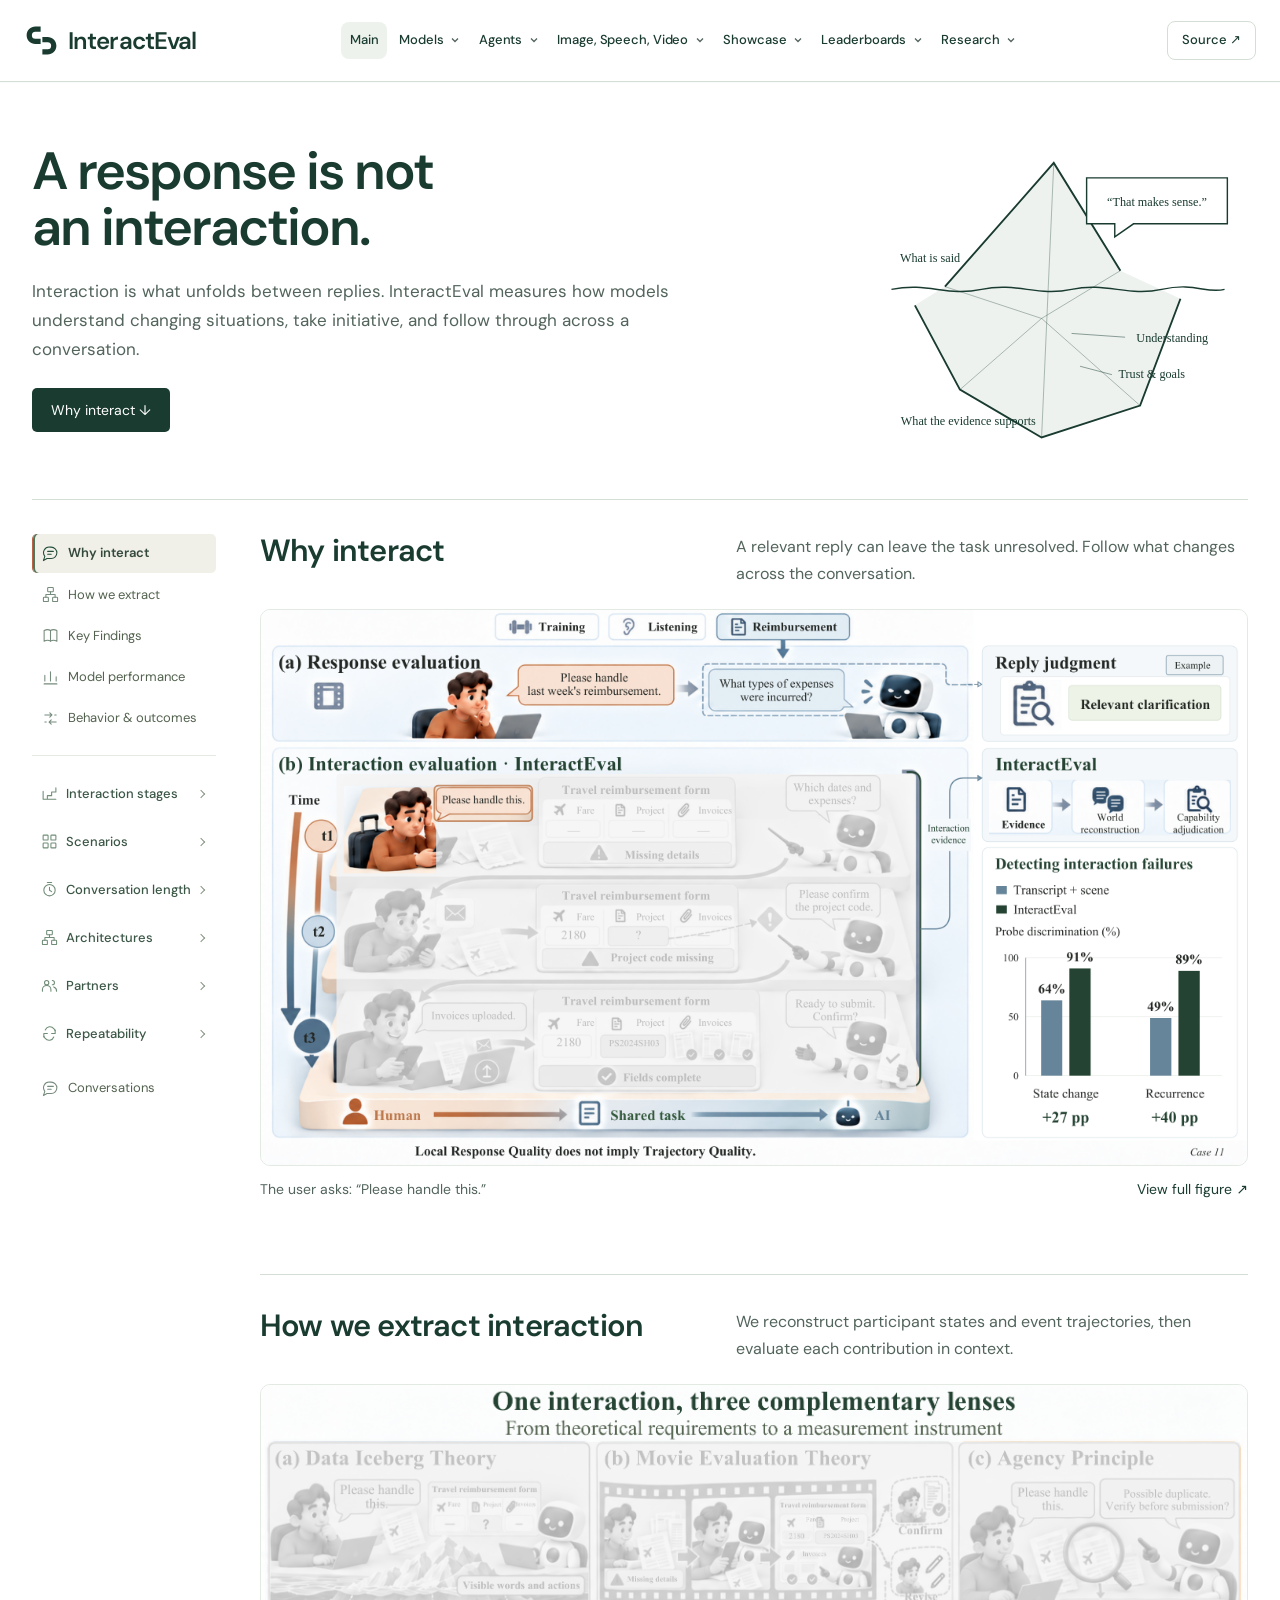
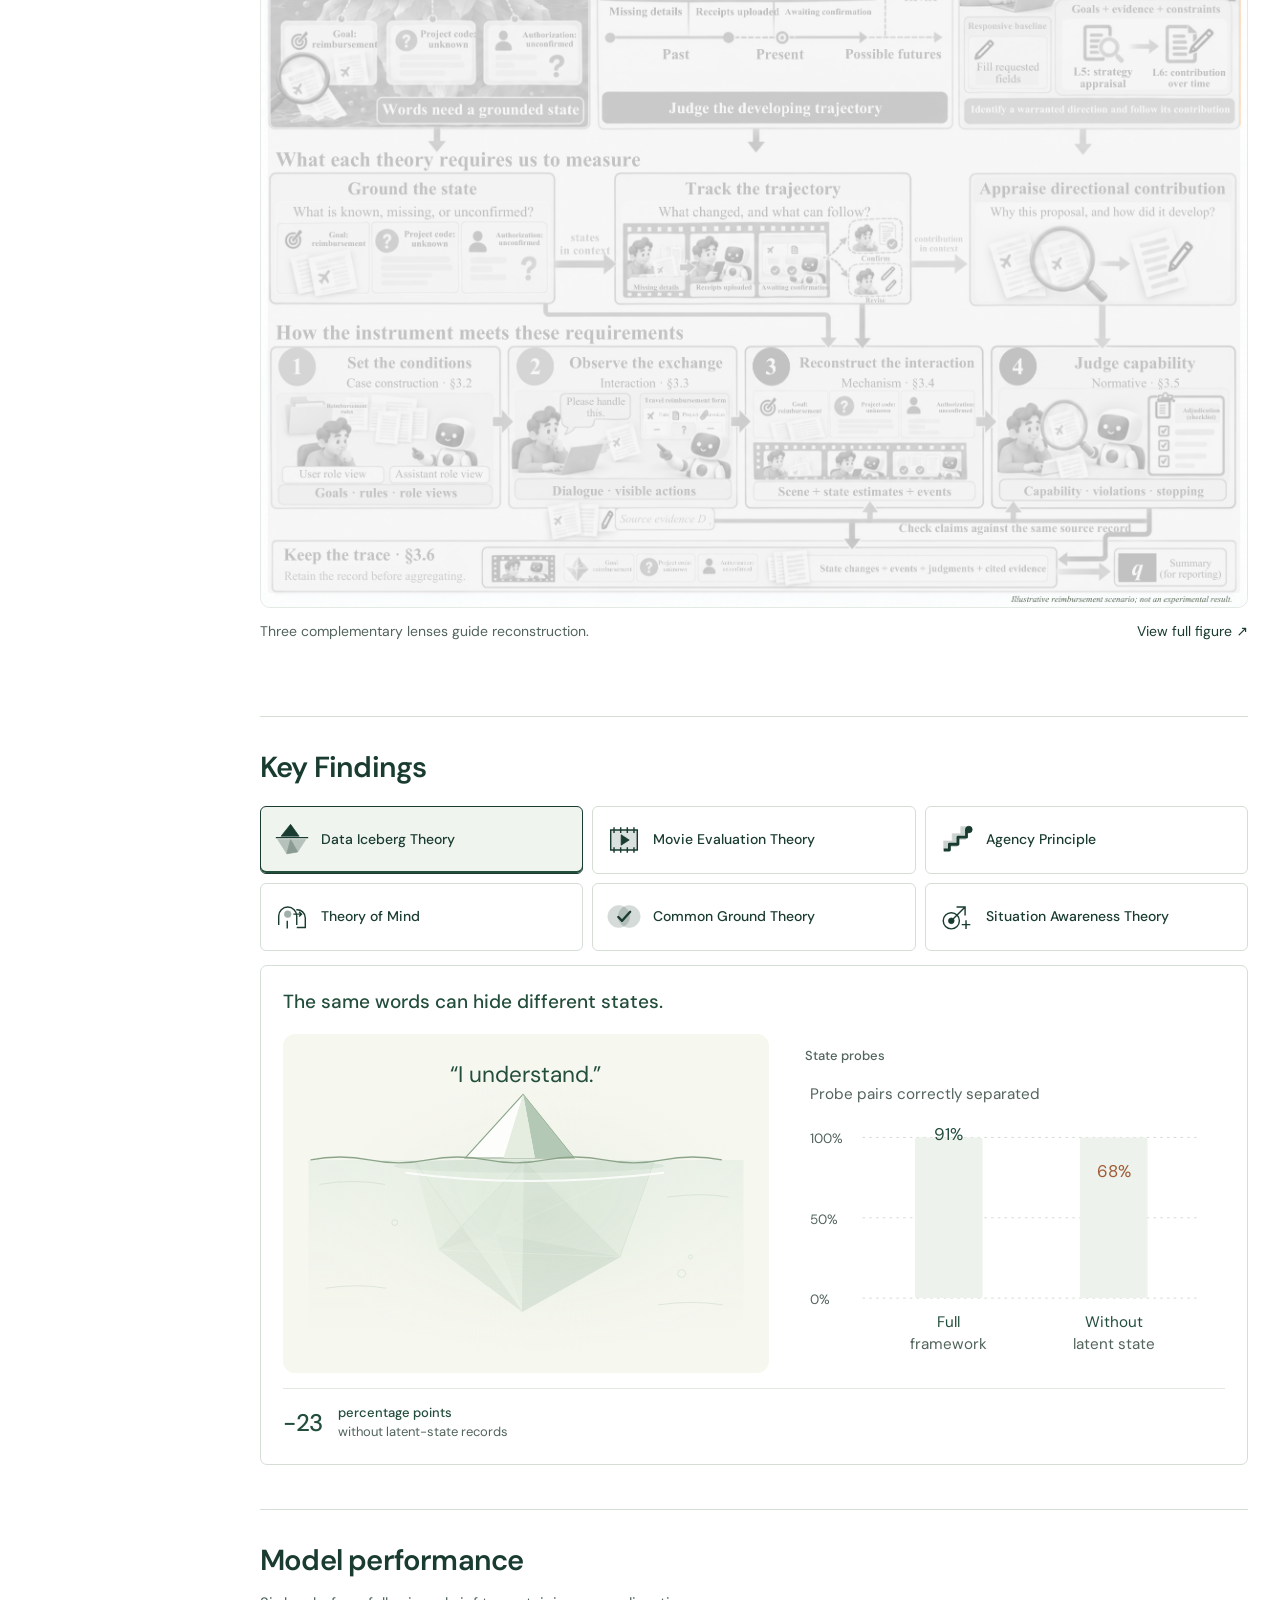
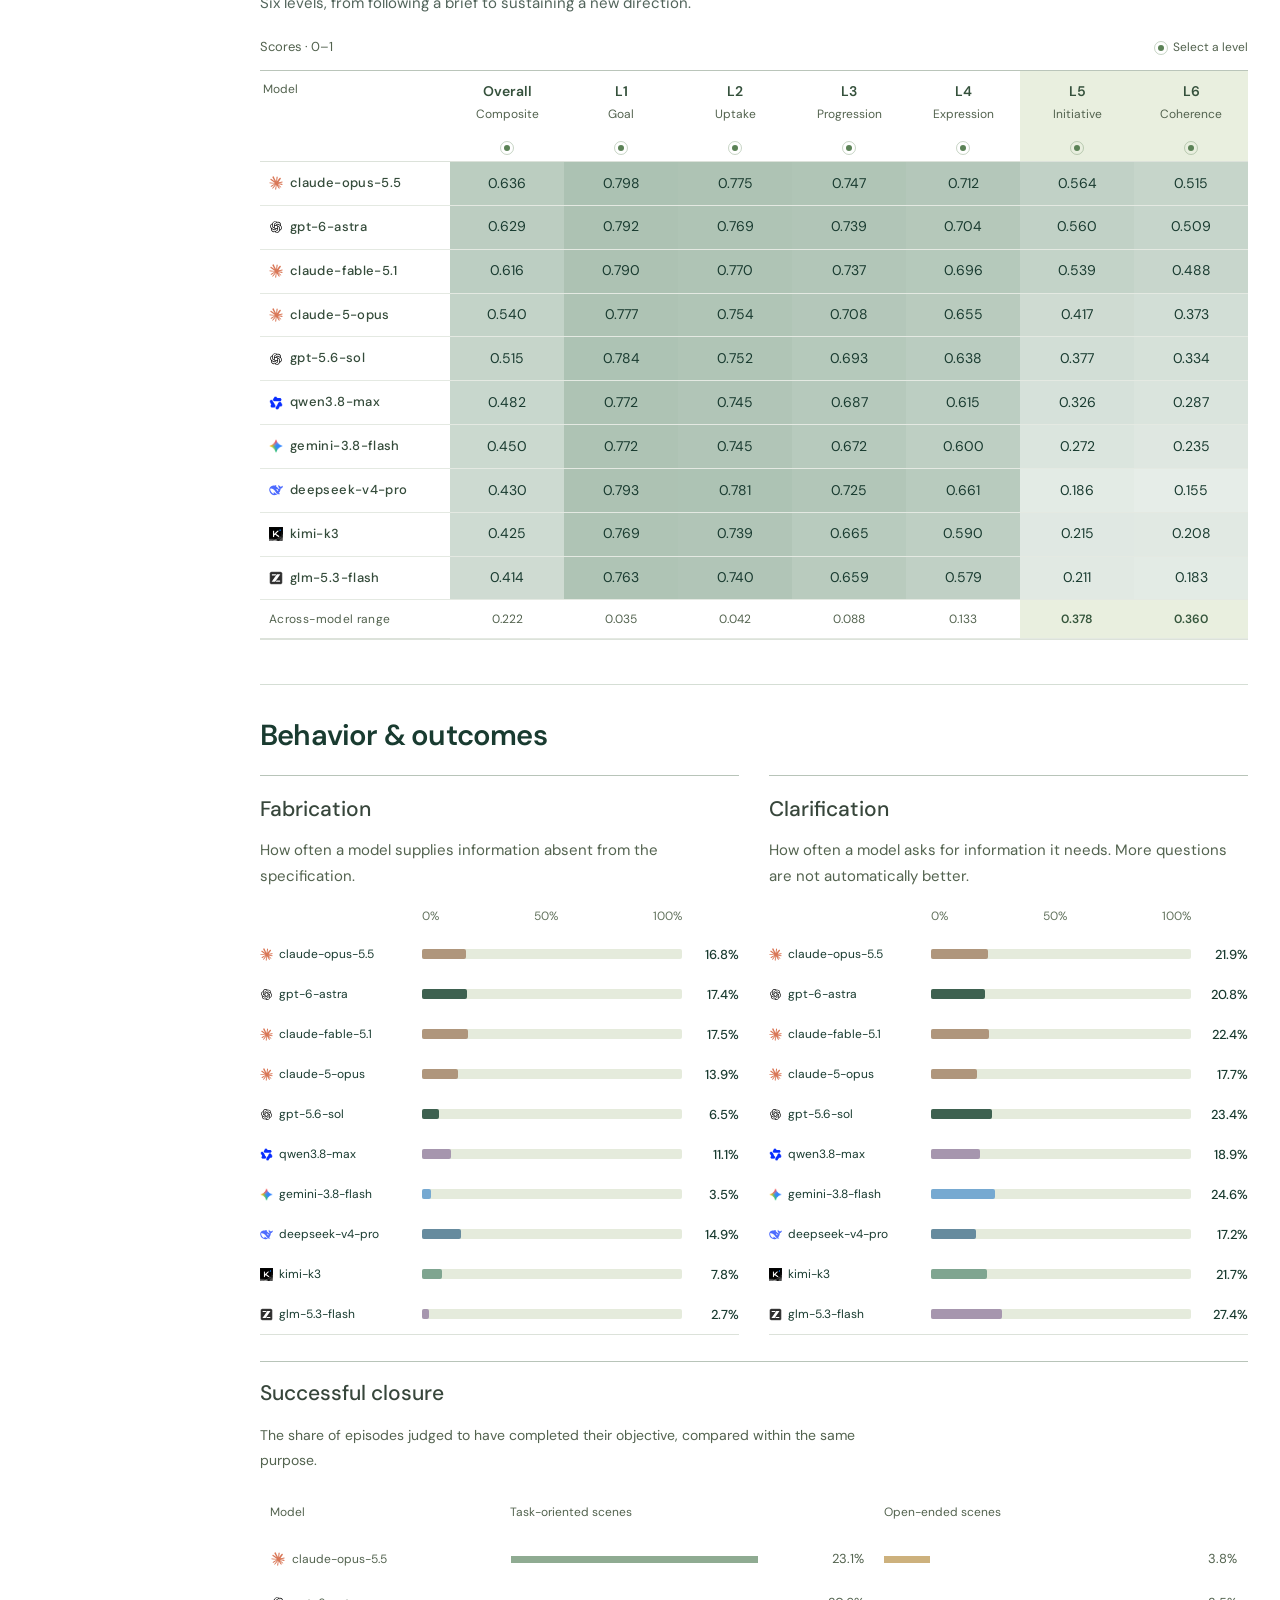
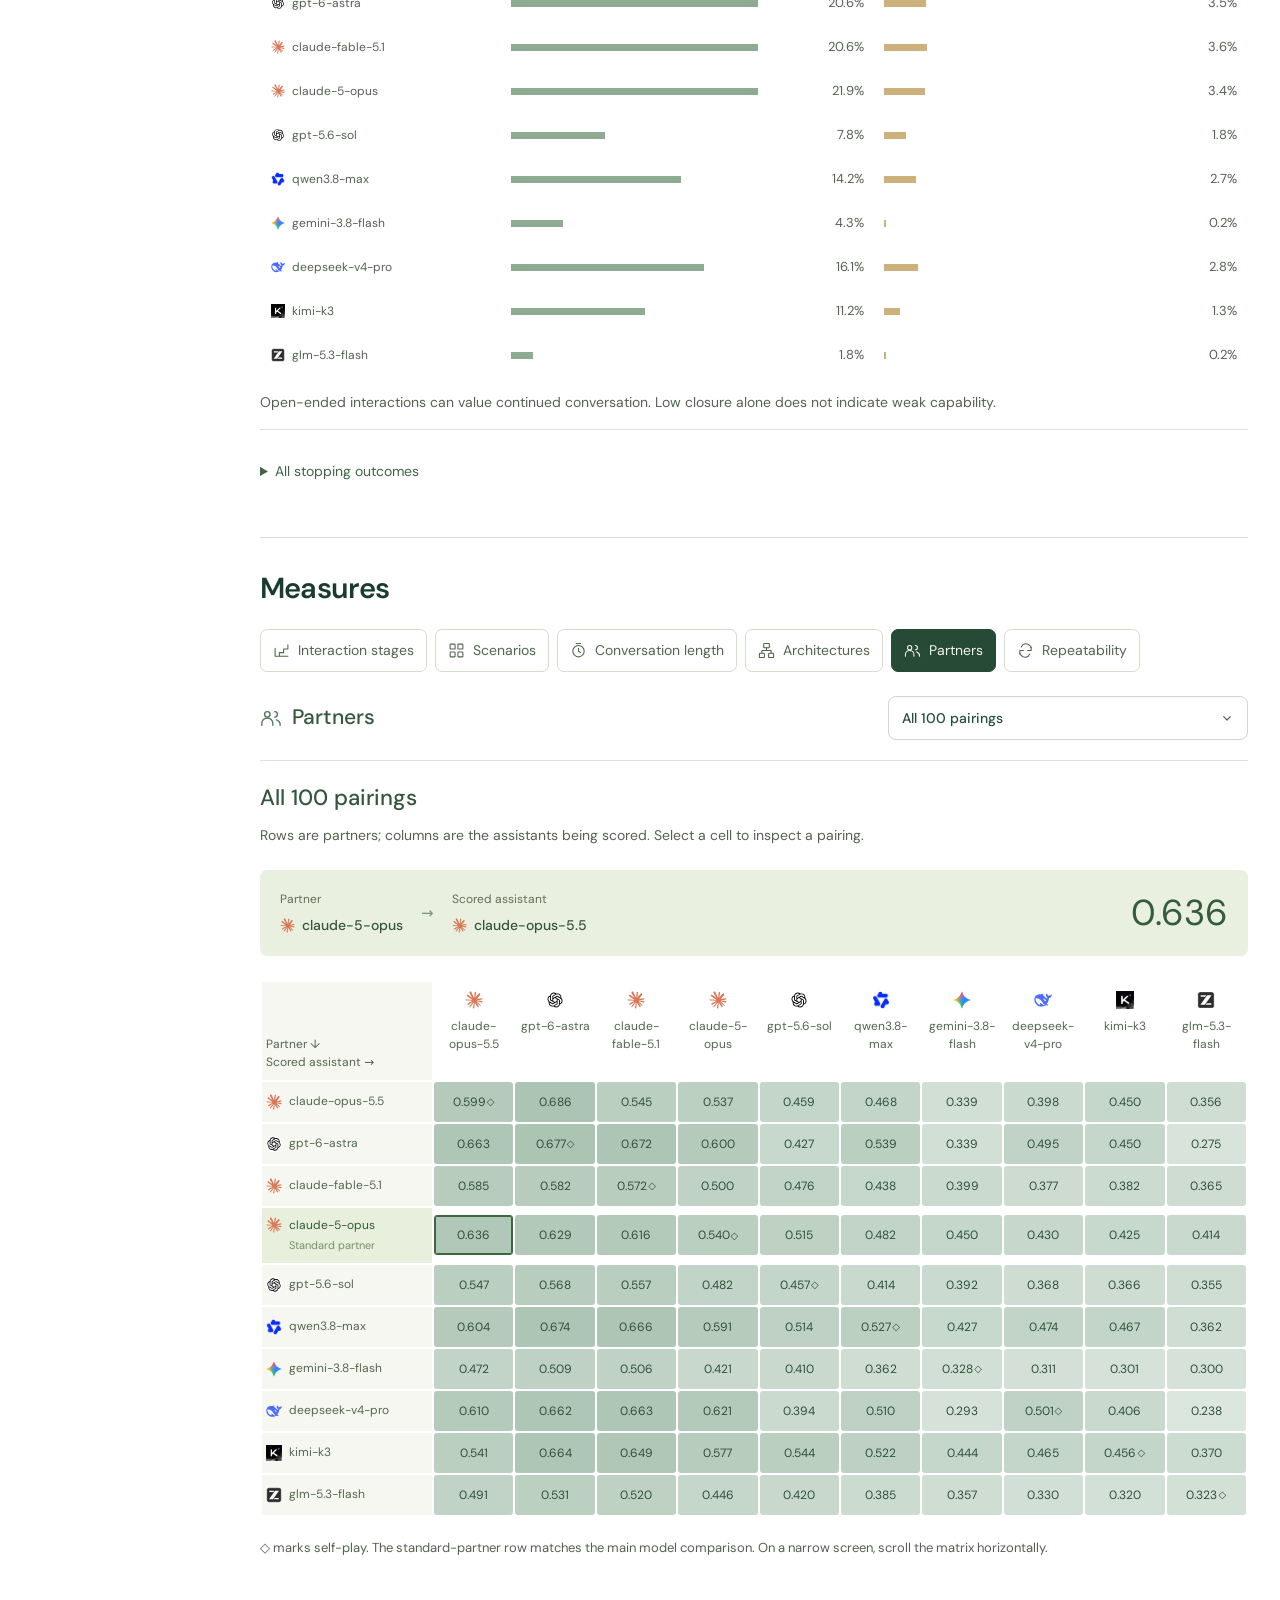
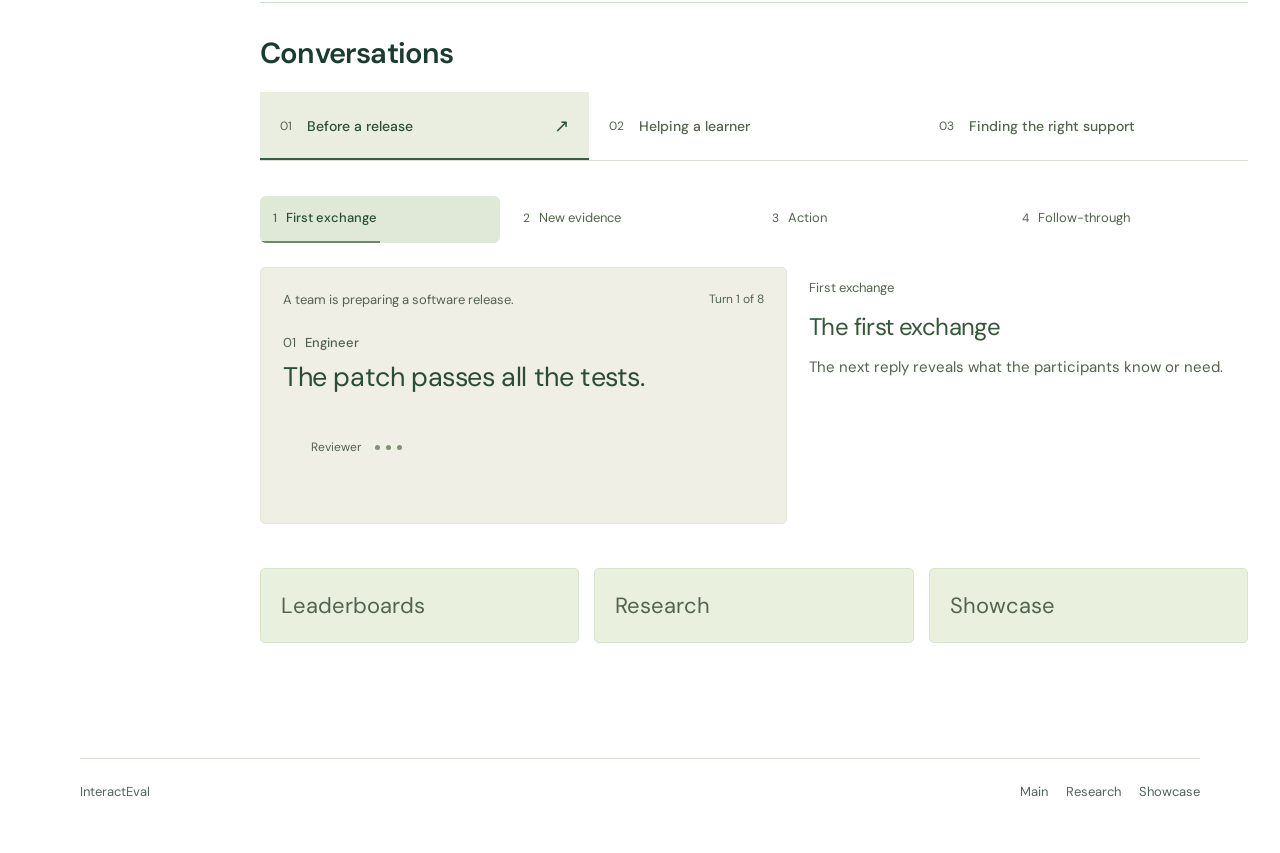
==== commit f90042c6: "Introduce interaction motivation and extraction figures" ====
--- a/index.html
+++ b/index.html
@@ -1,5 +1,5 @@
 <!doctype html>
-<html lang="en"><head><meta charset="utf-8"/><meta name="viewport" content="width=device-width,initial-scale=1,viewport-fit=cover"/><meta name="description" content="InteractEval is a benchmark and evaluation framework for multi-turn interaction, measuring how models understand changing situations, take useful initiative, and follow through."/><meta name="theme-color" content="#ffffff"/><title>Main - InteractEval</title><link rel="canonical" href="https://xgogu.github.io/InteractEval/"/><meta property="og:site_name" content="InteractEval"/><meta property="og:title" content="InteractEval"/><meta property="og:url" content="https://xgogu.github.io/InteractEval/"/><link rel="icon" href="./assets/favicon.svg"/><link rel="preload" href="./assets/fonts/dm-sans-normal-latin.woff2" as="font" type="font/woff2" crossorigin/><link rel="preload" href="./assets/fonts/newsreader-normal-latin.woff2" as="font" type="font/woff2" crossorigin/><link rel="stylesheet" href="./fonts.css?v=20261029e"/><link rel="stylesheet" href="./dashboard.css?v=20261029e"/><link rel="stylesheet" href="./paper.css?v=20261029e"/><link rel="stylesheet" href="./explorer.css?v=20261029e"/><link rel="stylesheet" href="./journal.css?v=20261030a"/><link rel="stylesheet" href="./site-pages.css?v=20261029e"/><link rel="stylesheet" href="./navigation.css?v=20261102l"/><link rel="stylesheet" href="./research-features.css?v=20261029e"/><link rel="stylesheet" href="./research-records.css?v=20261029e"/><link rel="stylesheet" href="./proactivity-intro.css?v=20261030f"/><link rel="stylesheet" href="./architecture-profiles.css?v=20261029e"/><link rel="stylesheet" href="./research-editorial.css?v=20261029e"/><link rel="stylesheet" href="./readability.css?v=20261030a"/><link rel="stylesheet" href="./research-flow.css?v=20261030i"/><link rel="stylesheet" href="./results-explorer.css?v=20261102l"/><link rel="stylesheet" href="./atlas.css?v=20261102l"/></head><body>
+<html lang="en"><head><meta charset="utf-8"/><meta name="viewport" content="width=device-width,initial-scale=1,viewport-fit=cover"/><meta name="description" content="InteractEval is a benchmark and evaluation framework for multi-turn interaction, measuring how models understand changing situations, take useful initiative, and follow through."/><meta name="theme-color" content="#ffffff"/><title>Main - InteractEval</title><link rel="canonical" href="https://xgogu.github.io/InteractEval/"/><meta property="og:site_name" content="InteractEval"/><meta property="og:title" content="InteractEval"/><meta property="og:url" content="https://xgogu.github.io/InteractEval/"/><link rel="icon" href="./assets/favicon.svg"/><link rel="preload" href="./assets/fonts/dm-sans-normal-latin.woff2" as="font" type="font/woff2" crossorigin/><link rel="preload" href="./assets/fonts/newsreader-normal-latin.woff2" as="font" type="font/woff2" crossorigin/><link rel="stylesheet" href="./fonts.css?v=20261029e"/><link rel="stylesheet" href="./dashboard.css?v=20261029e"/><link rel="stylesheet" href="./paper.css?v=20261029e"/><link rel="stylesheet" href="./explorer.css?v=20261029e"/><link rel="stylesheet" href="./journal.css?v=20261030a"/><link rel="stylesheet" href="./site-pages.css?v=20261029e"/><link rel="stylesheet" href="./navigation.css?v=20261102m"/><link rel="stylesheet" href="./research-features.css?v=20261029e"/><link rel="stylesheet" href="./research-records.css?v=20261029e"/><link rel="stylesheet" href="./proactivity-intro.css?v=20261030f"/><link rel="stylesheet" href="./architecture-profiles.css?v=20261029e"/><link rel="stylesheet" href="./research-editorial.css?v=20261029e"/><link rel="stylesheet" href="./readability.css?v=20261030a"/><link rel="stylesheet" href="./research-flow.css?v=20261030i"/><link rel="stylesheet" href="./results-explorer.css?v=20261102m"/><link rel="stylesheet" href="./atlas.css?v=20261102m"/><link rel="stylesheet" href="./interaction-figures.css?v=20261102m"/></head><body>
 <a class="skip-link" href="#app">Skip to content</a><header class="masthead"><a class="wordmark" href="./index.html#home" aria-label="InteractEval home"><svg class="" viewBox="0 0 40 40" fill="none" xmlns="http://www.w3.org/2000/svg" aria-hidden="true"><path d="M19 4h-6C7.5 4 3 8.5 3 14s4.5 10 10 10h6v-6h-6a4 4 0 0 1 0-8h6V4Zm2 12h6c5.5 0 10 4.5 10 10s-4.5 10-10 10h-6v-6h6a4 4 0 0 0 0-8h-6v-6Z" fill="currentColor"/></svg><span>InteractEval</span></a><nav class="primary-nav" aria-label="Main navigation"></nav><div class="header-tools"><a class="source-link" href="https://github.com/Xgogu/InteractEval" target="_blank" rel="noreferrer">Source &#8599;</a></div></header>
 <main id="app" class="paper-app" tabindex="-1"><p>Loading InteractEval...</p></main><footer class="paper-footer"><span>InteractEval</span><nav class="footer-pages" aria-label="Explore InteractEval"><a href="./index.html">Main</a><a href="./research.html">Research</a><a href="./showcase.html">Showcase</a></nav></footer>
-<dialog id="example-dialog" class="example-dialog" aria-label="Illustrative conversation"><header><span>Conversation example</span><button id="close-example" type="button" aria-label="Close conversation">Close &times;</button></header><div id="example-body" class="example-body"></div></dialog><dialog id="measure-dialog" class="measure-dialog"><button data-close-measure aria-label="Close chart">Close &times;</button><div id="measure-body"></div></dialog><script src="./case-reader.js?v=20261029e" defer></script><script src="./explorer.js?v=20261102l" defer></script><script src="./metric-guide.js?v=20261101b" defer></script><script src="./site-pages.js?v=20261102l" defer></script><script src="./architecture-profiles.js?v=20261029e" defer></script><script src="./proactivity-intro.js?v=20261101b" defer></script><script src="./navigation.js?v=20261101b" defer></script><script src="./research-features.js?v=20261030i" defer></script><script src="./research-records.js?v=20261029e" defer></script><script src="./results-explorer.js?v=20261102l" defer></script><script src="./atlas.js?v=20261102l" defer></script><script src="./paper-site.js?v=20261102l" defer></script><script src="./assets/motion/charts.js?v=20261102l" defer></script></body></html>
+<dialog id="example-dialog" class="example-dialog" aria-label="Illustrative conversation"><header><span>Conversation example</span><button id="close-example" type="button" aria-label="Close conversation">Close &times;</button></header><div id="example-body" class="example-body"></div></dialog><dialog id="measure-dialog" class="measure-dialog"><button data-close-measure aria-label="Close chart">Close &times;</button><div id="measure-body"></div></dialog><script src="./case-reader.js?v=20261029e" defer></script><script src="./explorer.js?v=20261102m" defer></script><script src="./metric-guide.js?v=20261101b" defer></script><script src="./site-pages.js?v=20261102m" defer></script><script src="./architecture-profiles.js?v=20261029e" defer></script><script src="./proactivity-intro.js?v=20261101b" defer></script><script src="./navigation.js?v=20261101b" defer></script><script src="./research-features.js?v=20261030i" defer></script><script src="./research-records.js?v=20261029e" defer></script><script src="./results-explorer.js?v=20261102m" defer></script><script src="./interaction-figures.js?v=20261102m" defer></script><script src="./atlas.js?v=20261102m" defer></script><script src="./paper-site.js?v=20261102m" defer></script><script src="./assets/motion/charts.js?v=20261102m" defer></script></body></html>
--- a/interaction-figures.css
+++ b/interaction-figures.css
@@ -0,0 +1,18 @@
+/* Original artwork, integrated with the existing Atlas layout. */
+.interaction-heading{display:grid;grid-template-columns:minmax(0,1fr) minmax(0,1.15fr);gap:30px;align-items:start;margin-bottom:22px}
+.results-page .interaction-heading h2,.interaction-heading h2{font:600 clamp(26px,2.4vw,34px)/1.15 var(--sans);letter-spacing:-.8px;margin:0;color:#193b30}
+.interaction-heading p{font:400 16px/1.65 var(--sans);color:#52645b;margin:0}
+.interaction-figure{margin:0;min-width:0}
+.interaction-picture{background:#fff;line-height:0;overflow:hidden;border:1px solid #e3e9e3;border-radius:10px}
+.interaction-picture .motivation-art{display:block;width:100%;height:auto}
+.interaction-figure figcaption{display:flex;align-items:baseline;justify-content:space-between;gap:20px;padding-top:12px;min-height:64px;font:400 14px/1.6 var(--sans);color:#52645b}
+.interaction-figure figcaption p{margin:0;max-width:76ch;font:inherit}
+.interaction-figure figcaption a{white-space:nowrap;color:#193b30;text-underline-offset:4px;font:inherit}
+.interaction-only{--sans:'DM Sans',Arial,sans-serif;background:#fff;margin:0;padding:30px;font-family:var(--sans);color:#193b30}
+.interaction-only main{max-width:1600px;margin:auto}
+.interaction-only .interaction-heading{grid-template-columns:1fr;gap:12px}
+.interaction-only .interaction-picture{border:0}
+.interaction-only .motivation-art{max-height:calc(100dvh - 200px)}
+.interaction-only figcaption a{display:none}
+@media(max-width:800px){.interaction-heading{grid-template-columns:1fr;gap:12px}.interaction-heading p{font-size:16px}.interaction-figure figcaption{gap:12px;font-size:13px;min-height:88px}.interaction-only{padding:20px 12px}.interaction-only .motivation-art{max-height:none}}
+@media(max-width:520px){.interaction-figure figcaption{display:block}.interaction-figure figcaption p{margin-bottom:8px}.interaction-figure figcaption a{display:inline-block;padding:4px 0}.interaction-only .interaction-picture{overflow-x:auto}.interaction-only .motivation-art{width:1000px;max-width:none}}
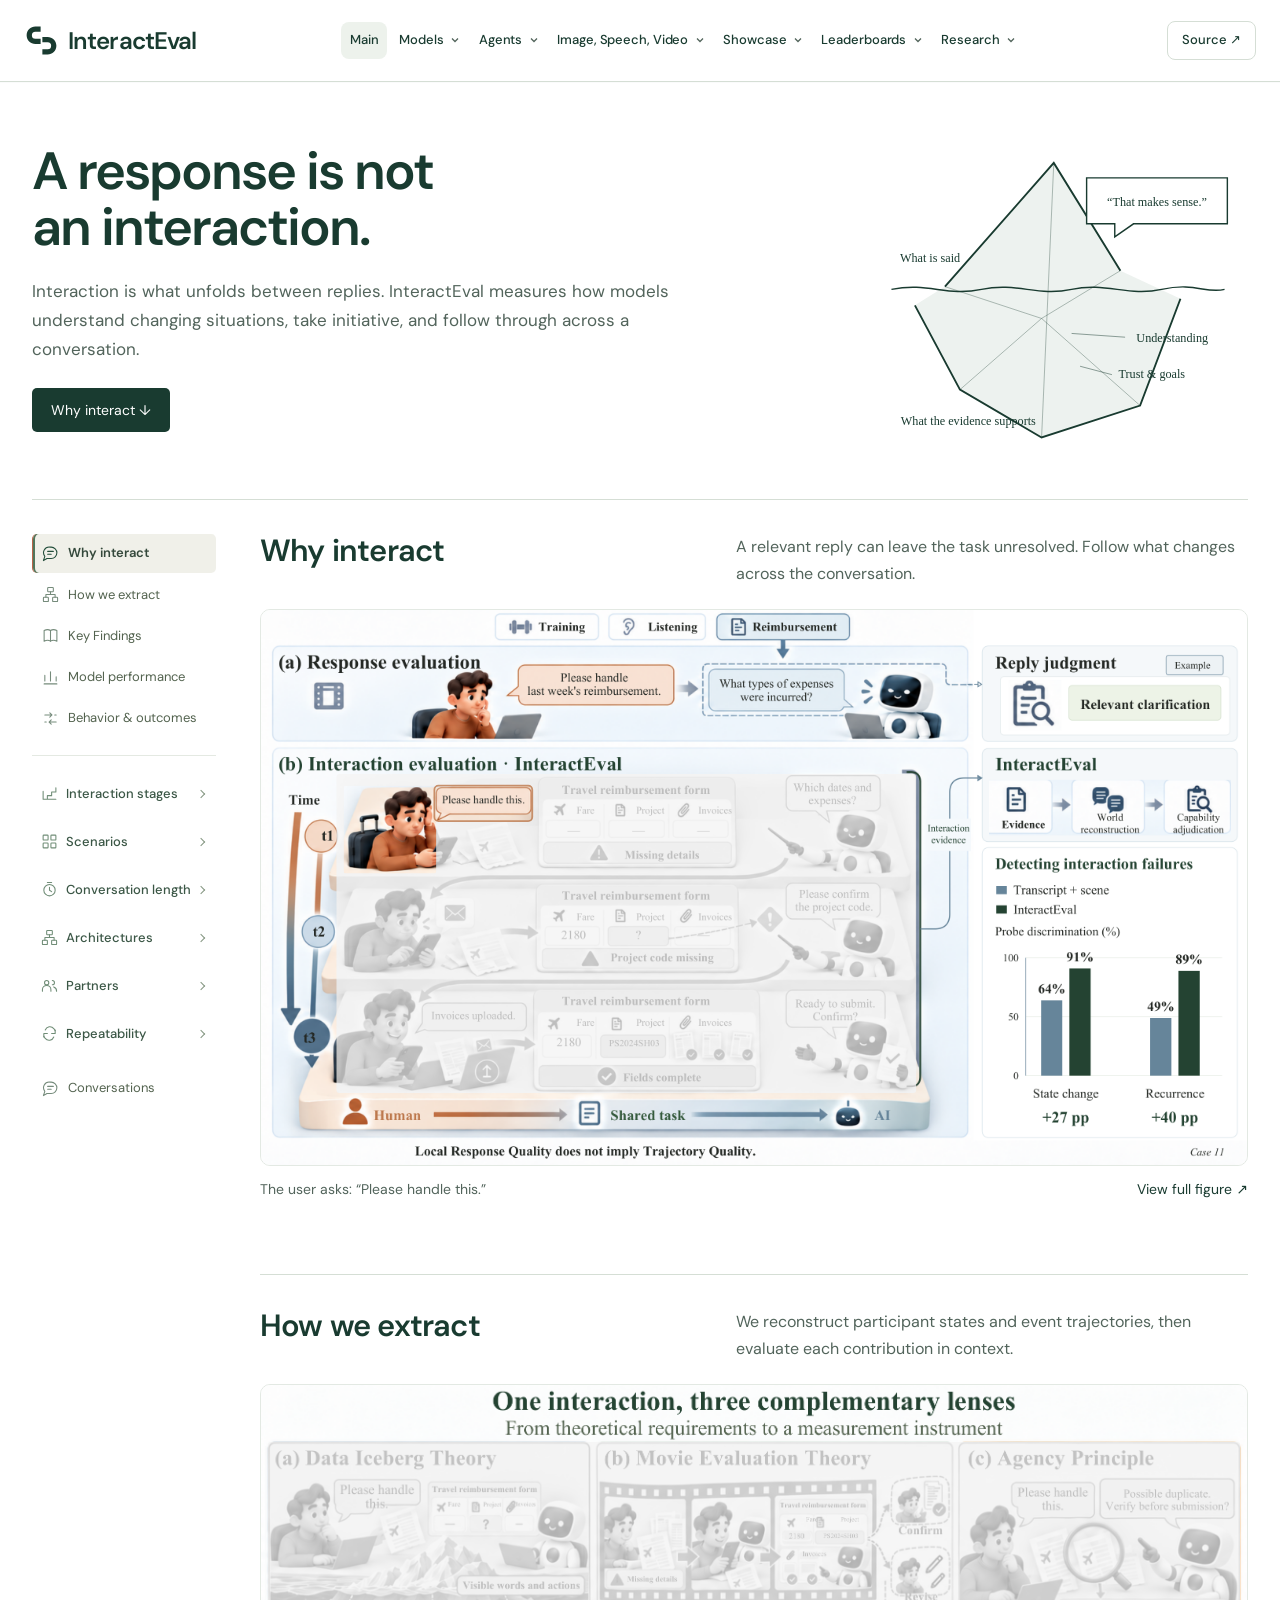
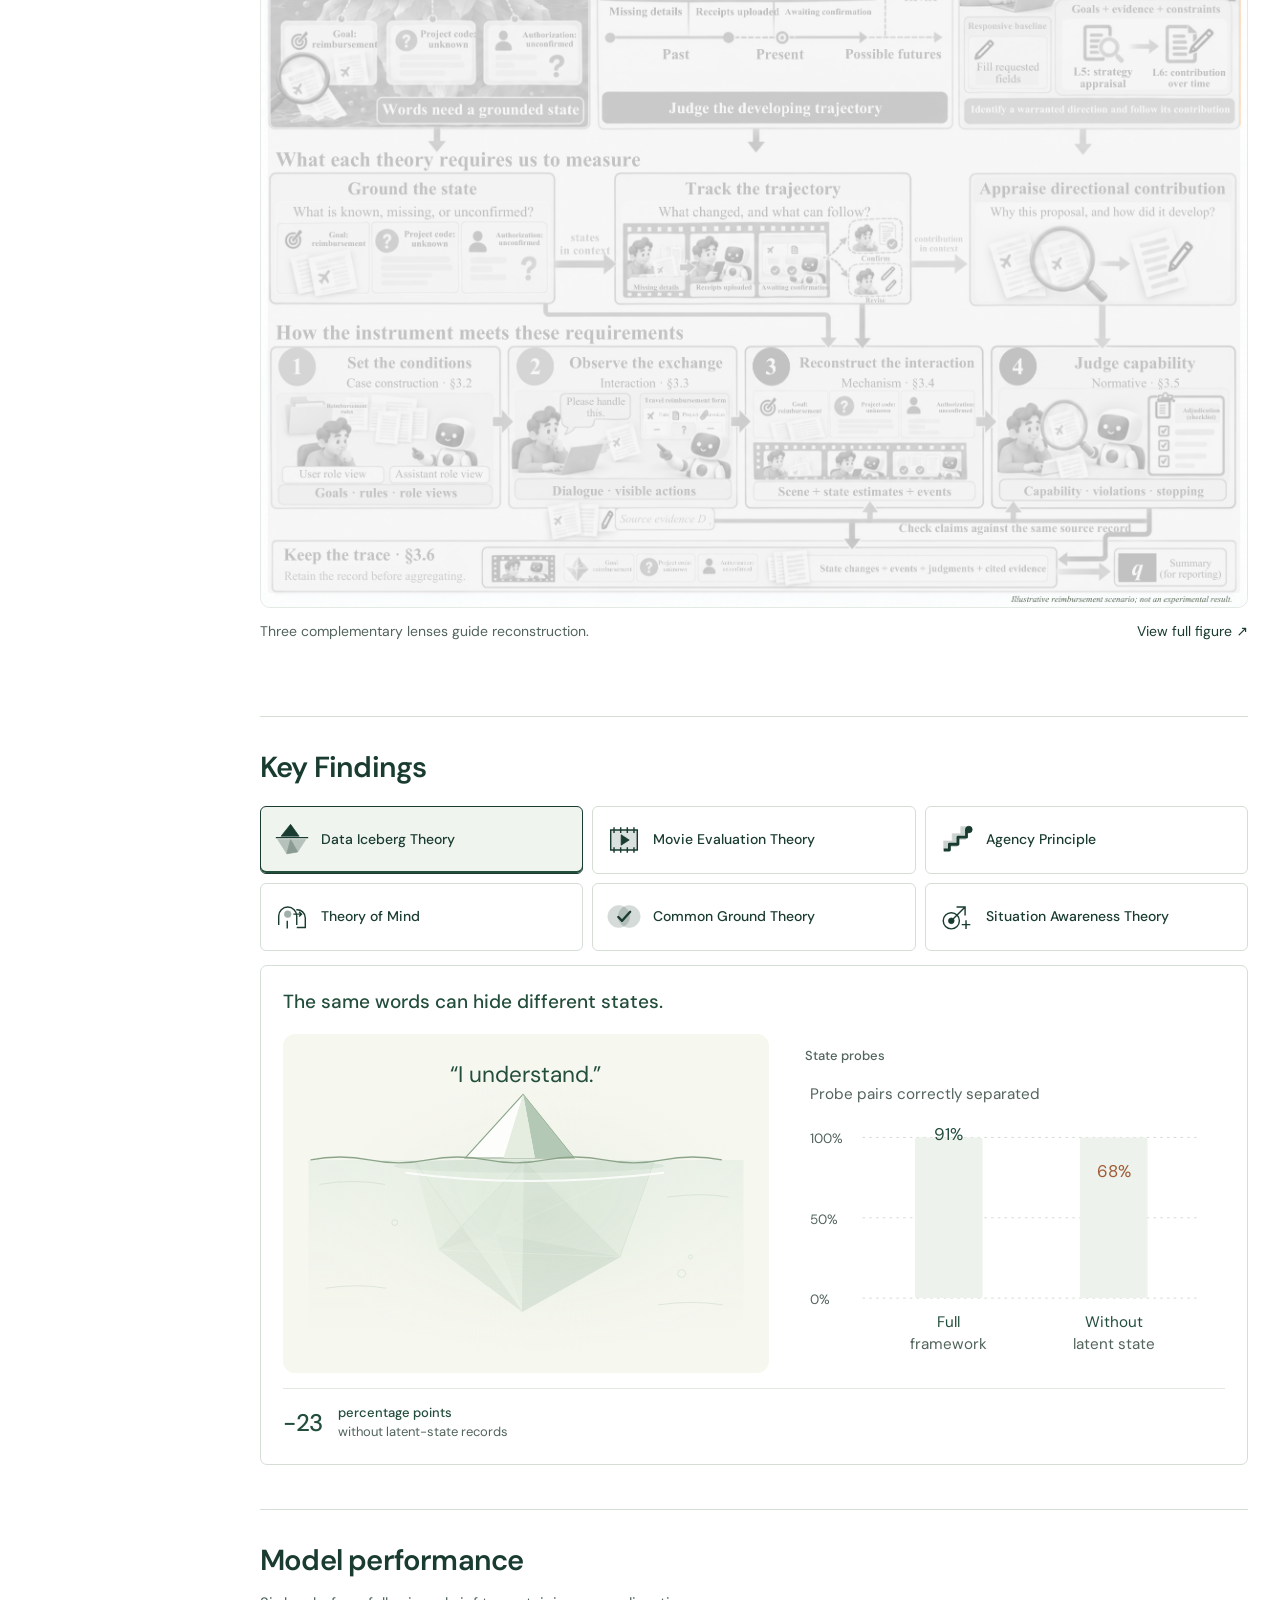
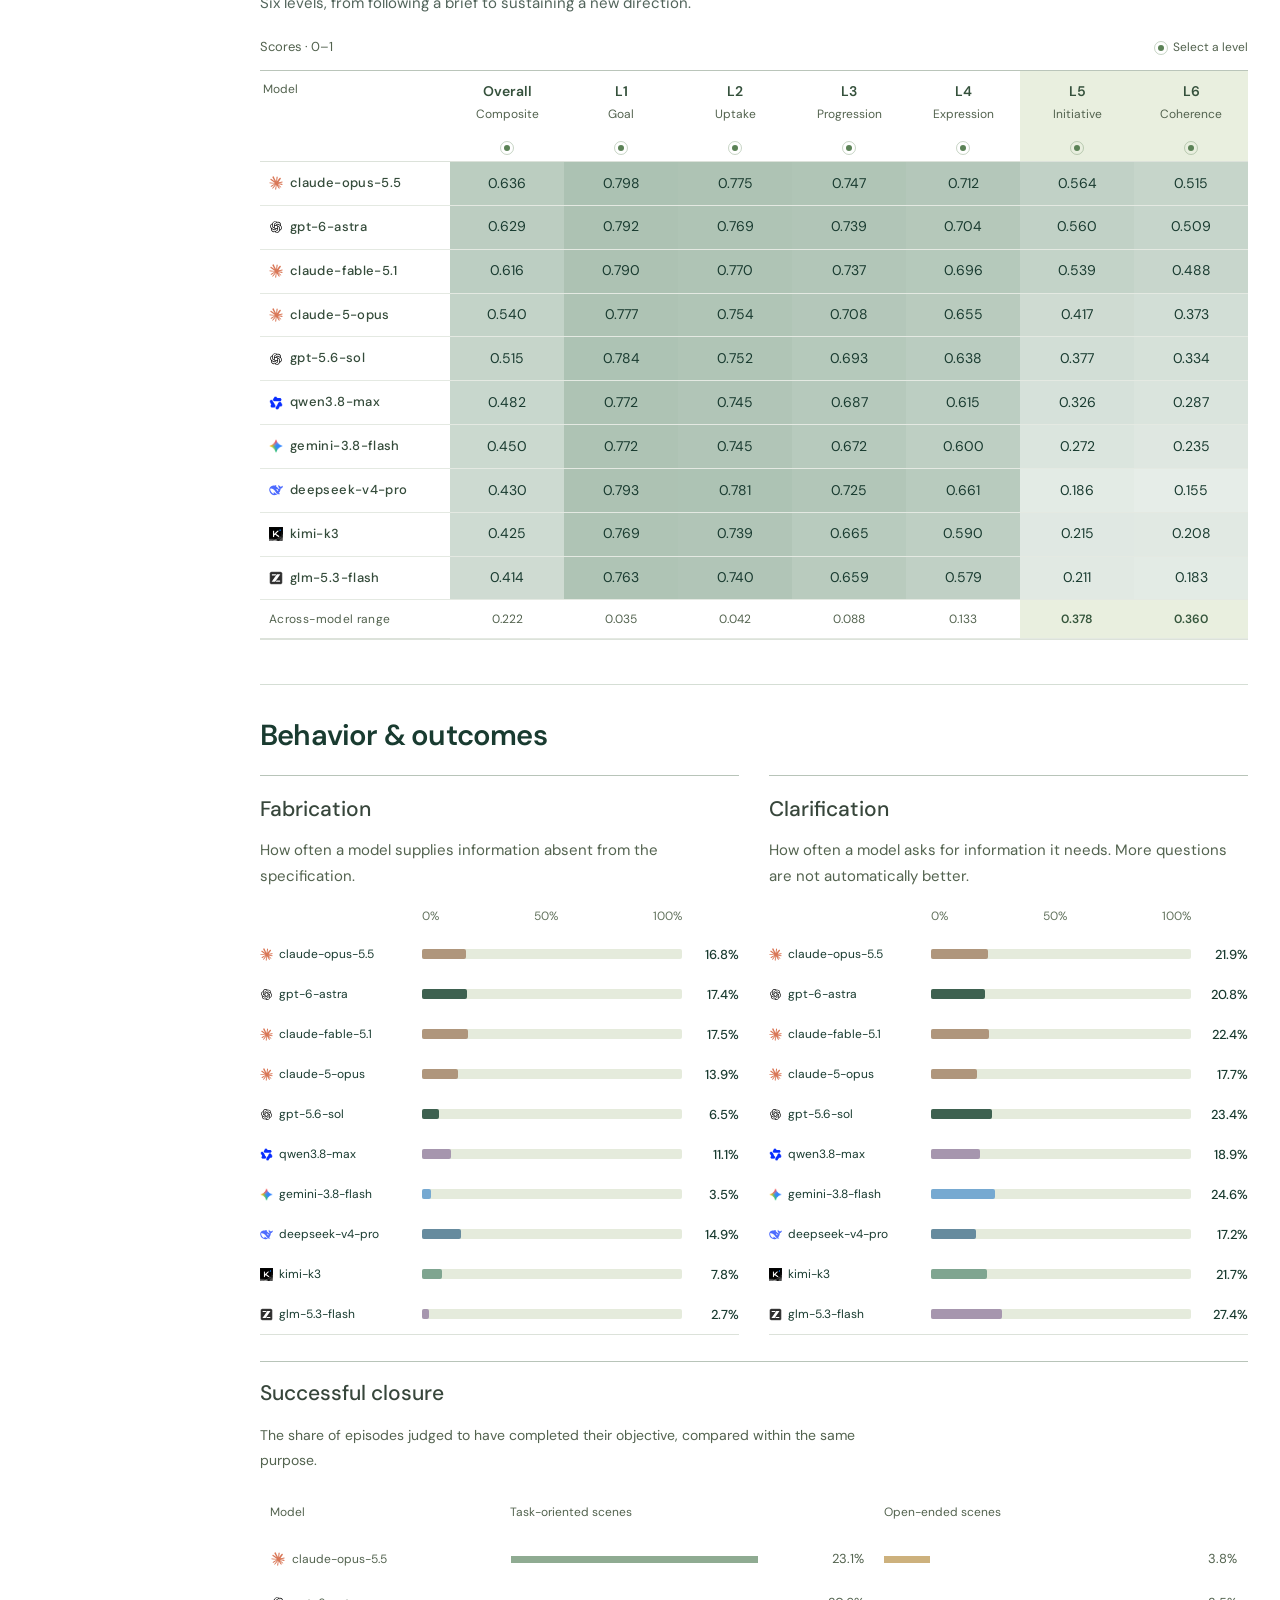
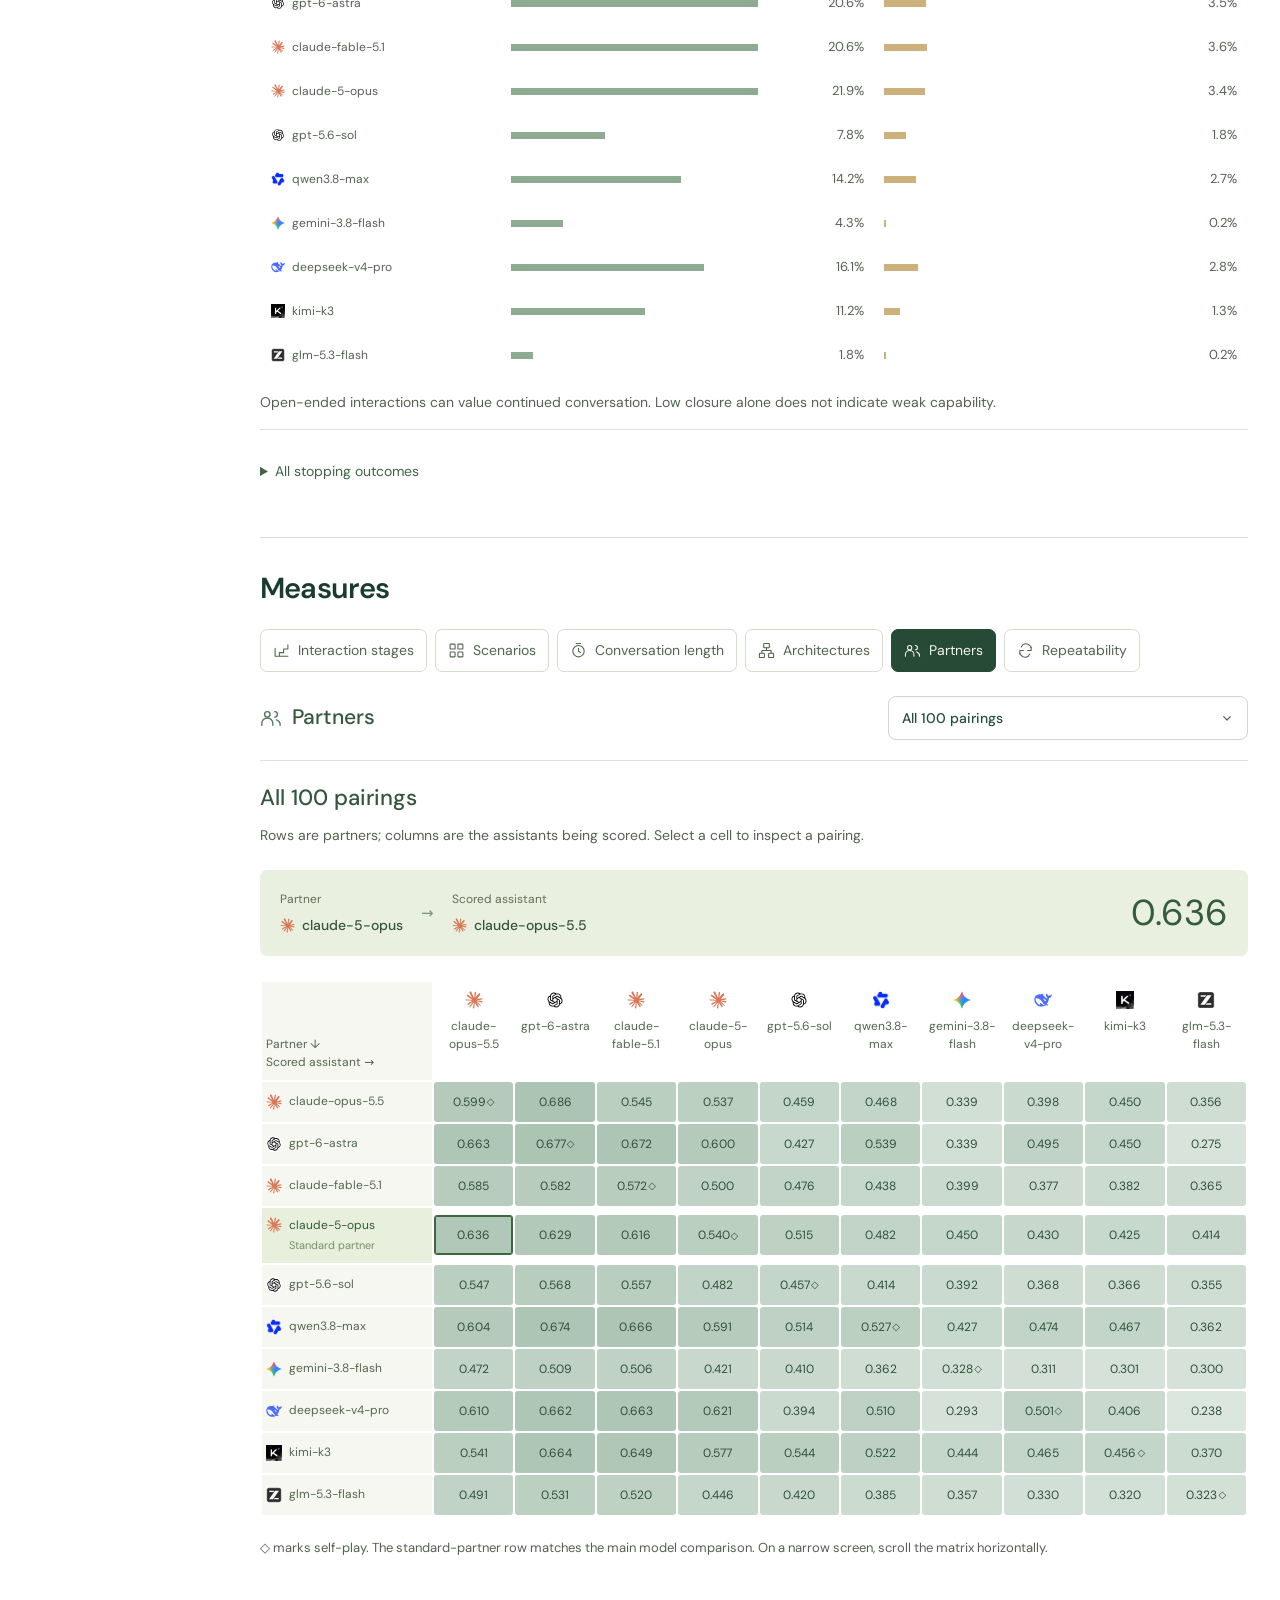
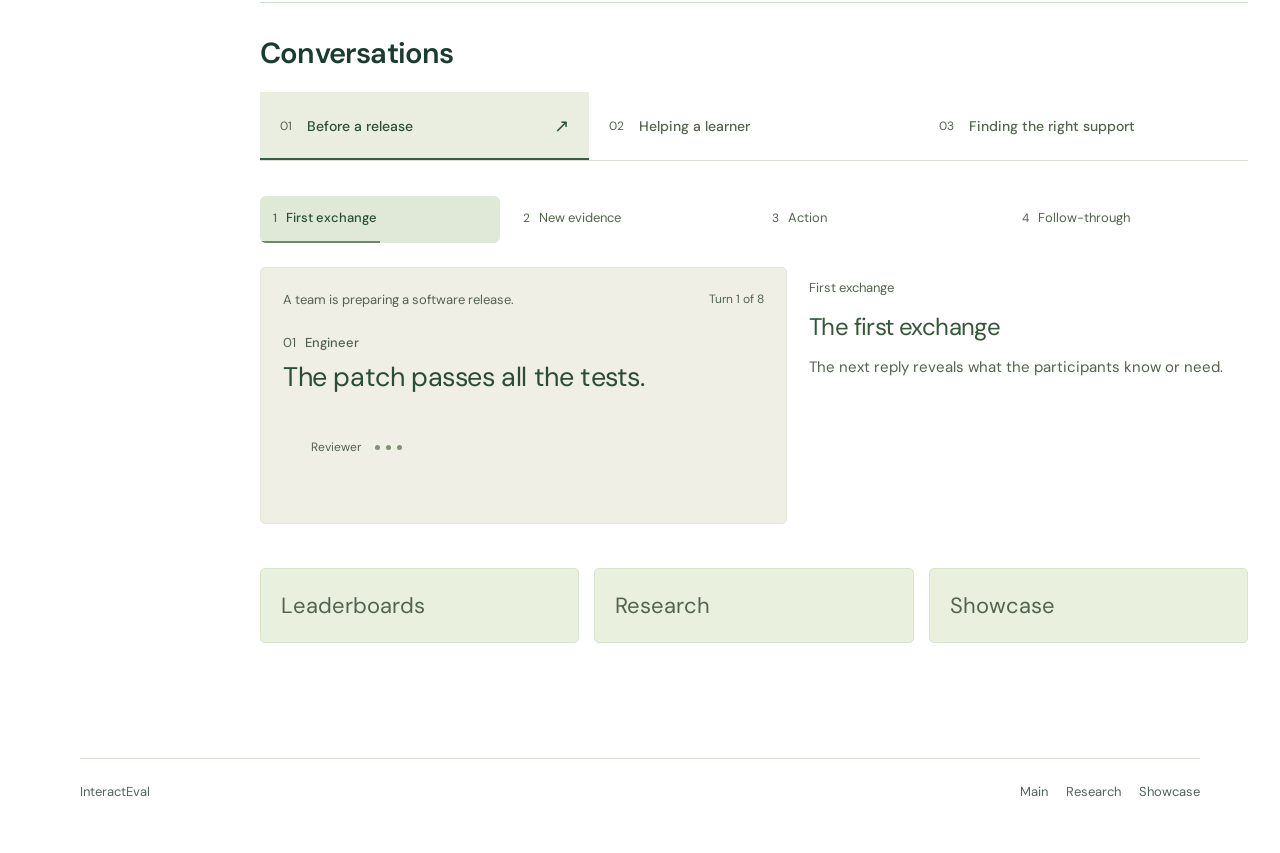
==== commit c9bede16: "Shorten extraction section heading" ====
--- a/index.html
+++ b/index.html
@@ -2,4 +2,4 @@
 <html lang="en"><head><meta charset="utf-8"/><meta name="viewport" content="width=device-width,initial-scale=1,viewport-fit=cover"/><meta name="description" content="InteractEval is a benchmark and evaluation framework for multi-turn interaction, measuring how models understand changing situations, take useful initiative, and follow through."/><meta name="theme-color" content="#ffffff"/><title>Main - InteractEval</title><link rel="canonical" href="https://xgogu.github.io/InteractEval/"/><meta property="og:site_name" content="InteractEval"/><meta property="og:title" content="InteractEval"/><meta property="og:url" content="https://xgogu.github.io/InteractEval/"/><link rel="icon" href="./assets/favicon.svg"/><link rel="preload" href="./assets/fonts/dm-sans-normal-latin.woff2" as="font" type="font/woff2" crossorigin/><link rel="preload" href="./assets/fonts/newsreader-normal-latin.woff2" as="font" type="font/woff2" crossorigin/><link rel="stylesheet" href="./fonts.css?v=20261029e"/><link rel="stylesheet" href="./dashboard.css?v=20261029e"/><link rel="stylesheet" href="./paper.css?v=20261029e"/><link rel="stylesheet" href="./explorer.css?v=20261029e"/><link rel="stylesheet" href="./journal.css?v=20261030a"/><link rel="stylesheet" href="./site-pages.css?v=20261029e"/><link rel="stylesheet" href="./navigation.css?v=20261102m"/><link rel="stylesheet" href="./research-features.css?v=20261029e"/><link rel="stylesheet" href="./research-records.css?v=20261029e"/><link rel="stylesheet" href="./proactivity-intro.css?v=20261030f"/><link rel="stylesheet" href="./architecture-profiles.css?v=20261029e"/><link rel="stylesheet" href="./research-editorial.css?v=20261029e"/><link rel="stylesheet" href="./readability.css?v=20261030a"/><link rel="stylesheet" href="./research-flow.css?v=20261030i"/><link rel="stylesheet" href="./results-explorer.css?v=20261102m"/><link rel="stylesheet" href="./atlas.css?v=20261102m"/><link rel="stylesheet" href="./interaction-figures.css?v=20261102m"/></head><body>
 <a class="skip-link" href="#app">Skip to content</a><header class="masthead"><a class="wordmark" href="./index.html#home" aria-label="InteractEval home"><svg class="" viewBox="0 0 40 40" fill="none" xmlns="http://www.w3.org/2000/svg" aria-hidden="true"><path d="M19 4h-6C7.5 4 3 8.5 3 14s4.5 10 10 10h6v-6h-6a4 4 0 0 1 0-8h6V4Zm2 12h6c5.5 0 10 4.5 10 10s-4.5 10-10 10h-6v-6h6a4 4 0 0 0 0-8h-6v-6Z" fill="currentColor"/></svg><span>InteractEval</span></a><nav class="primary-nav" aria-label="Main navigation"></nav><div class="header-tools"><a class="source-link" href="https://github.com/Xgogu/InteractEval" target="_blank" rel="noreferrer">Source &#8599;</a></div></header>
 <main id="app" class="paper-app" tabindex="-1"><p>Loading InteractEval...</p></main><footer class="paper-footer"><span>InteractEval</span><nav class="footer-pages" aria-label="Explore InteractEval"><a href="./index.html">Main</a><a href="./research.html">Research</a><a href="./showcase.html">Showcase</a></nav></footer>
-<dialog id="example-dialog" class="example-dialog" aria-label="Illustrative conversation"><header><span>Conversation example</span><button id="close-example" type="button" aria-label="Close conversation">Close &times;</button></header><div id="example-body" class="example-body"></div></dialog><dialog id="measure-dialog" class="measure-dialog"><button data-close-measure aria-label="Close chart">Close &times;</button><div id="measure-body"></div></dialog><script src="./case-reader.js?v=20261029e" defer></script><script src="./explorer.js?v=20261102m" defer></script><script src="./metric-guide.js?v=20261101b" defer></script><script src="./site-pages.js?v=20261102m" defer></script><script src="./architecture-profiles.js?v=20261029e" defer></script><script src="./proactivity-intro.js?v=20261101b" defer></script><script src="./navigation.js?v=20261101b" defer></script><script src="./research-features.js?v=20261030i" defer></script><script src="./research-records.js?v=20261029e" defer></script><script src="./results-explorer.js?v=20261102m" defer></script><script src="./interaction-figures.js?v=20261102m" defer></script><script src="./atlas.js?v=20261102m" defer></script><script src="./paper-site.js?v=20261102m" defer></script><script src="./assets/motion/charts.js?v=20261102m" defer></script></body></html>
+<dialog id="example-dialog" class="example-dialog" aria-label="Illustrative conversation"><header><span>Conversation example</span><button id="close-example" type="button" aria-label="Close conversation">Close &times;</button></header><div id="example-body" class="example-body"></div></dialog><dialog id="measure-dialog" class="measure-dialog"><button data-close-measure aria-label="Close chart">Close &times;</button><div id="measure-body"></div></dialog><script src="./case-reader.js?v=20261029e" defer></script><script src="./explorer.js?v=20261102m" defer></script><script src="./metric-guide.js?v=20261101b" defer></script><script src="./site-pages.js?v=20261102m" defer></script><script src="./architecture-profiles.js?v=20261029e" defer></script><script src="./proactivity-intro.js?v=20261101b" defer></script><script src="./navigation.js?v=20261101b" defer></script><script src="./research-features.js?v=20261030i" defer></script><script src="./research-records.js?v=20261029e" defer></script><script src="./results-explorer.js?v=20261102m" defer></script><script src="./interaction-figures.js?v=20261102n" defer></script><script src="./atlas.js?v=20261102m" defer></script><script src="./paper-site.js?v=20261102m" defer></script><script src="./assets/motion/charts.js?v=20261102m" defer></script></body></html>
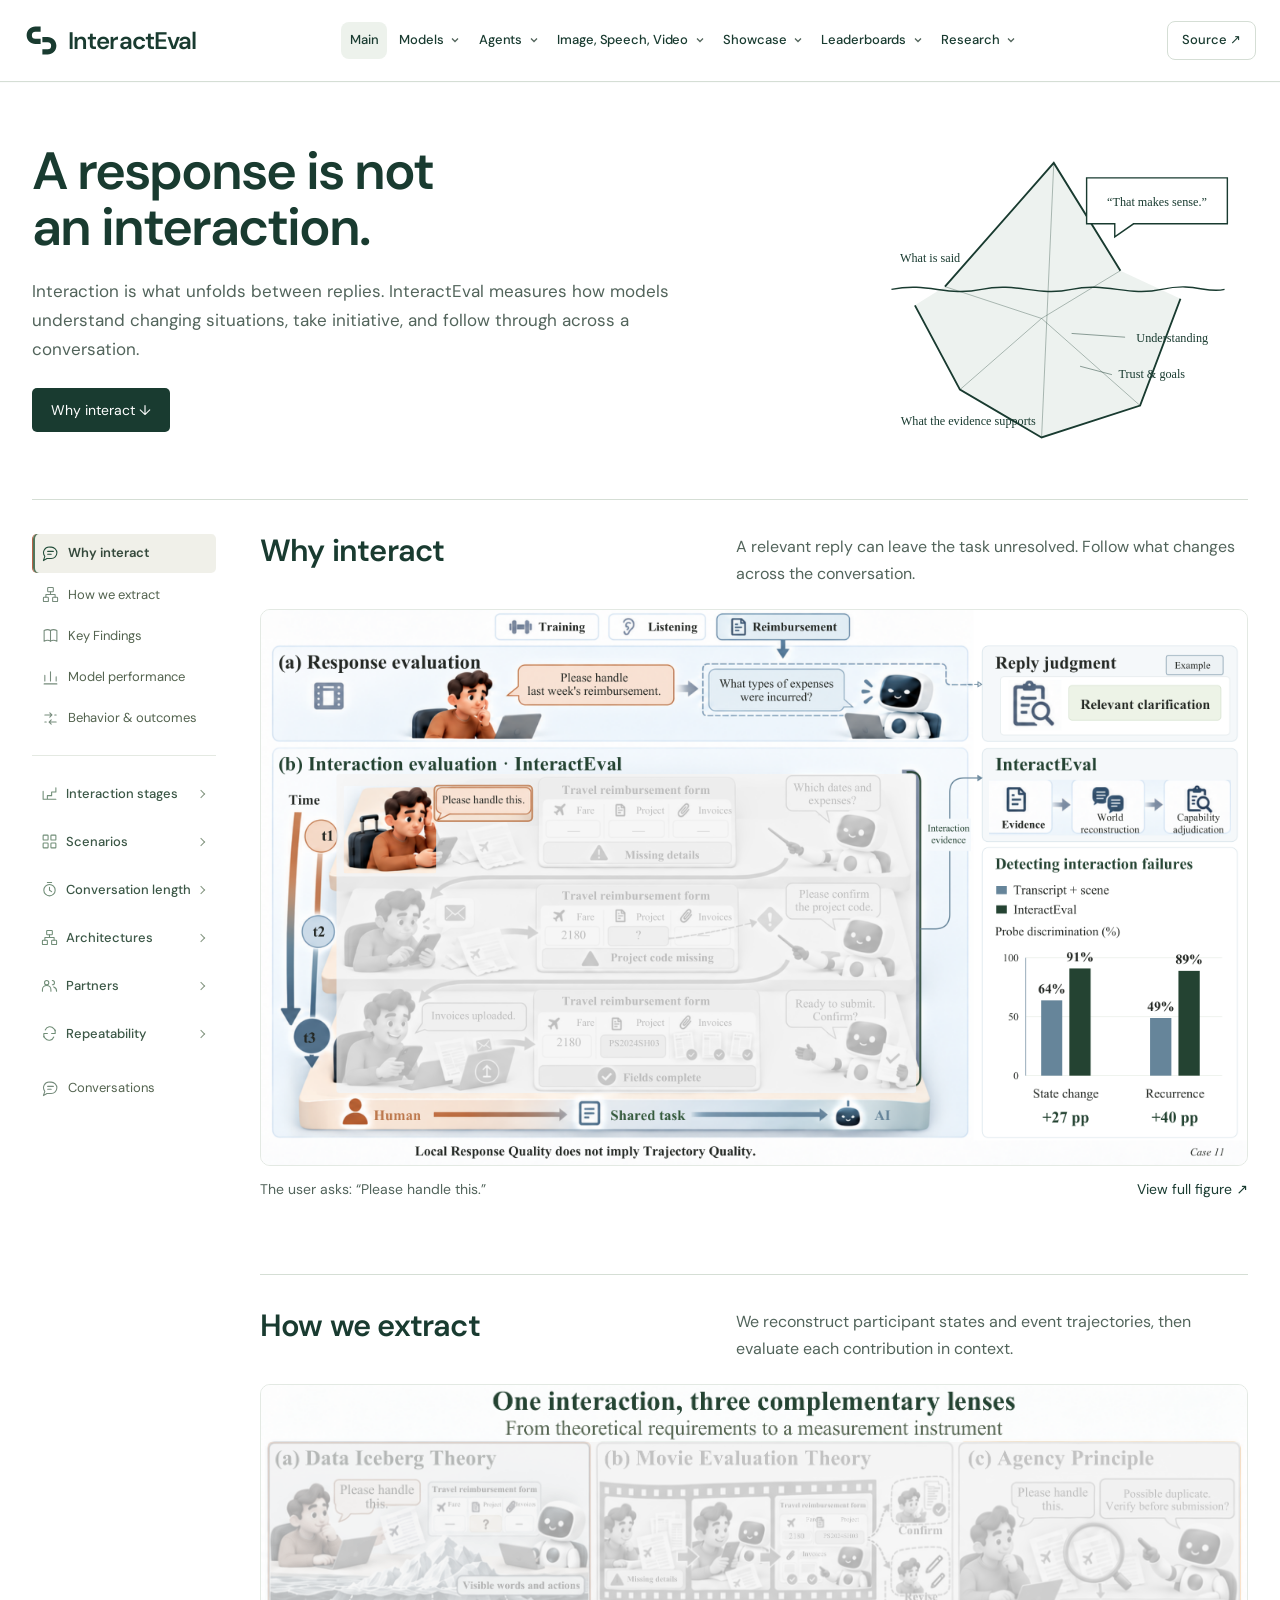
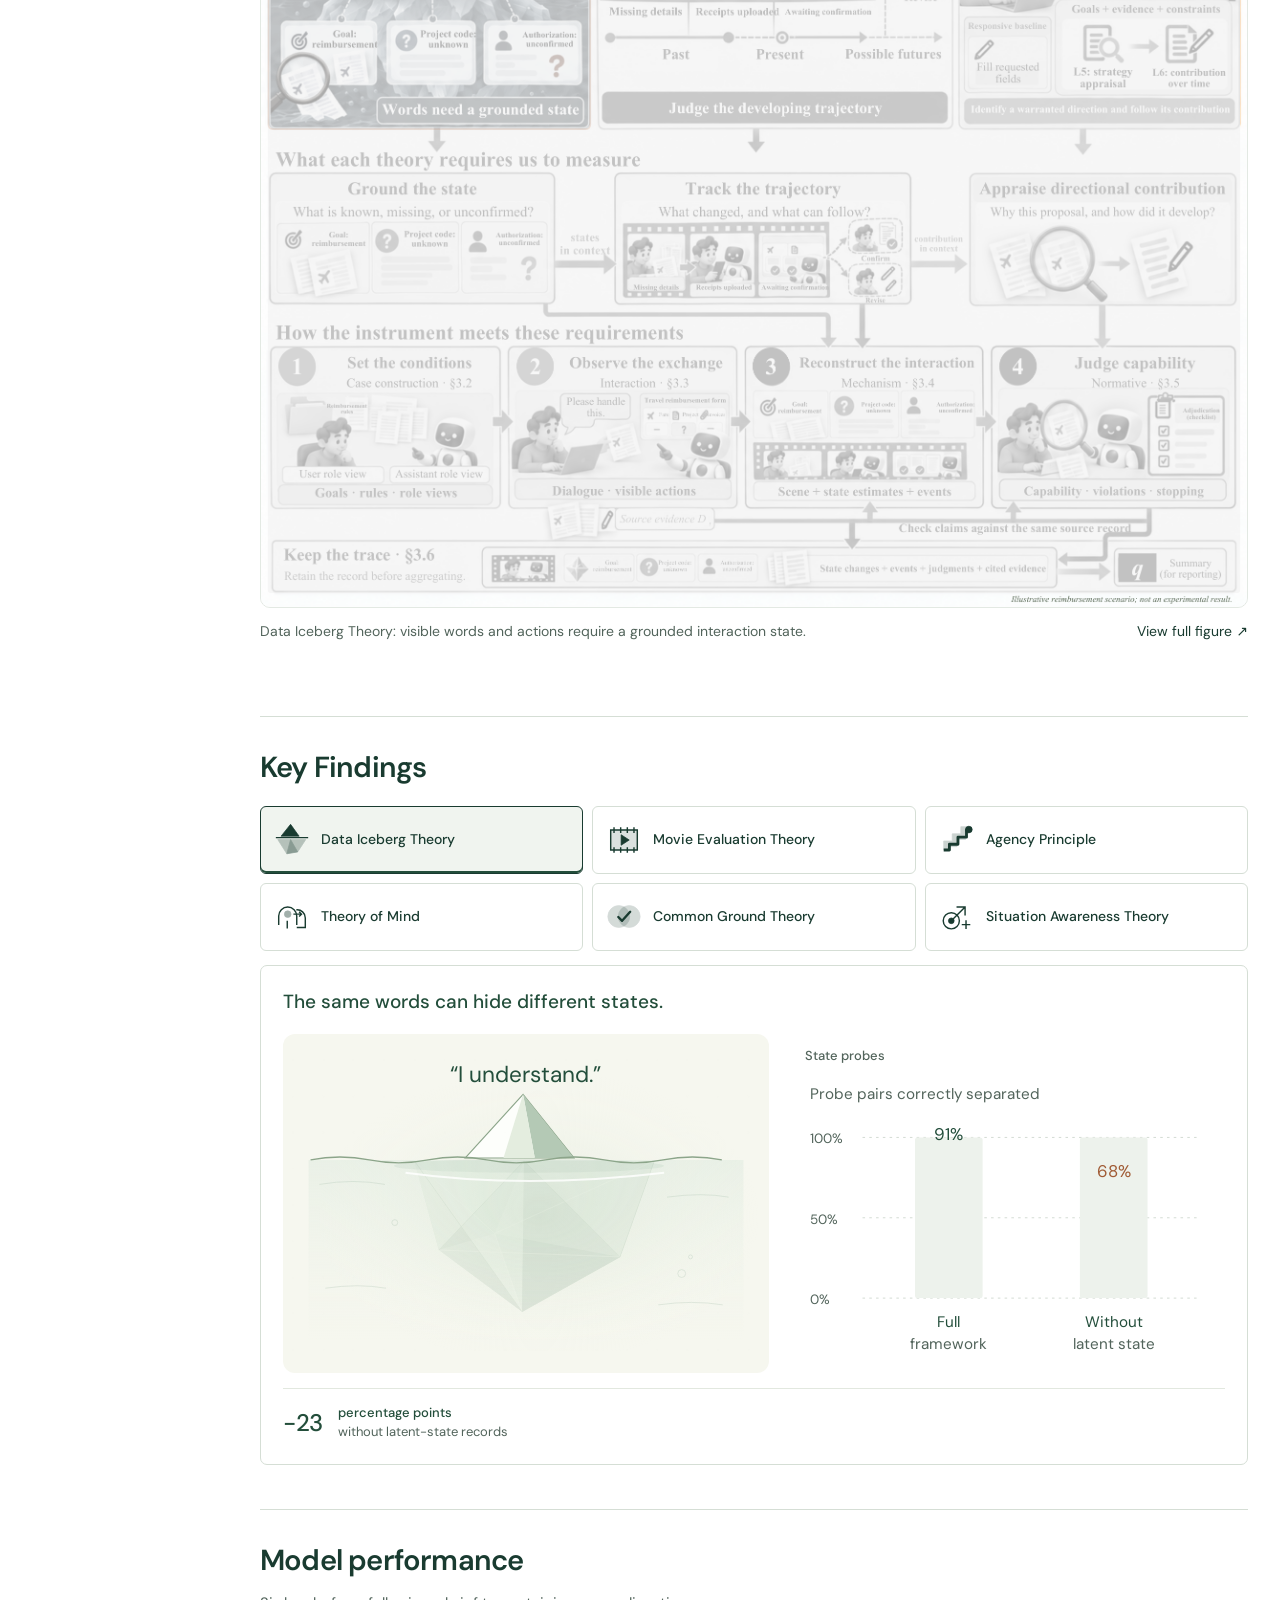
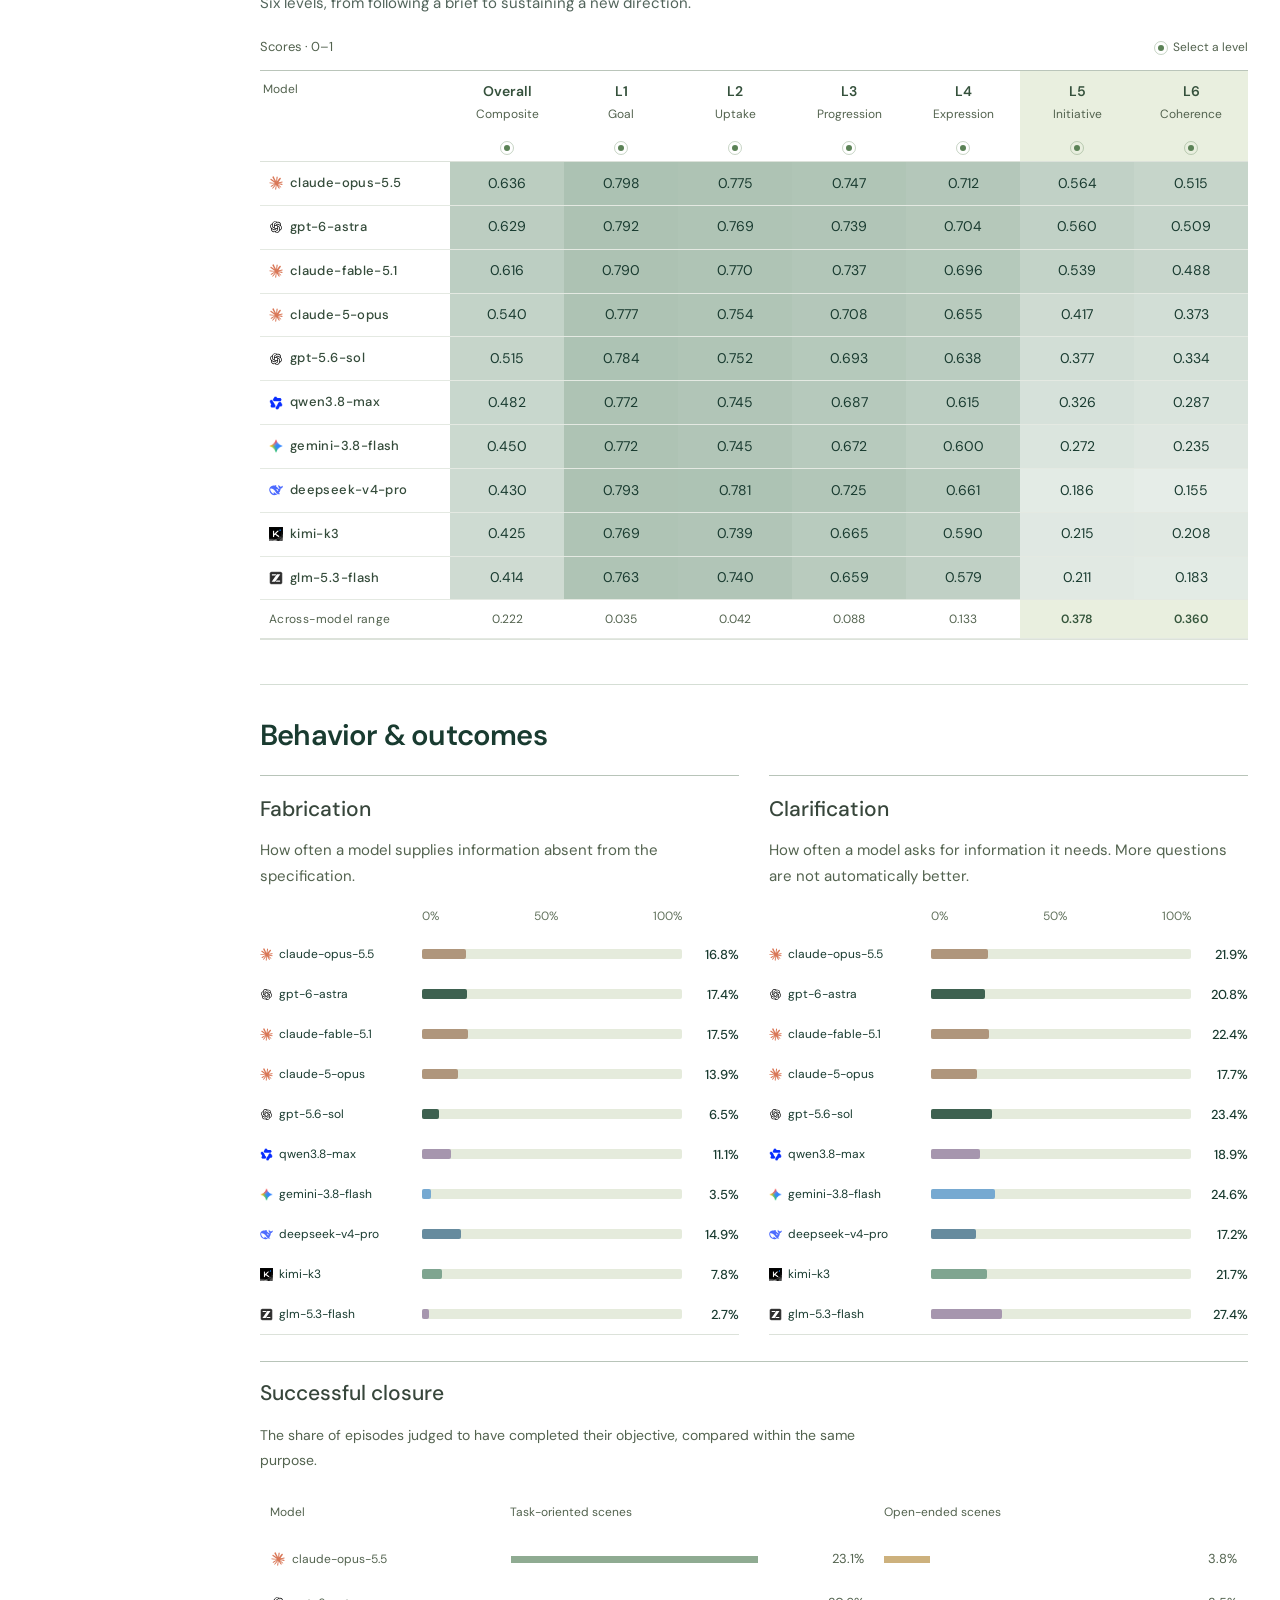
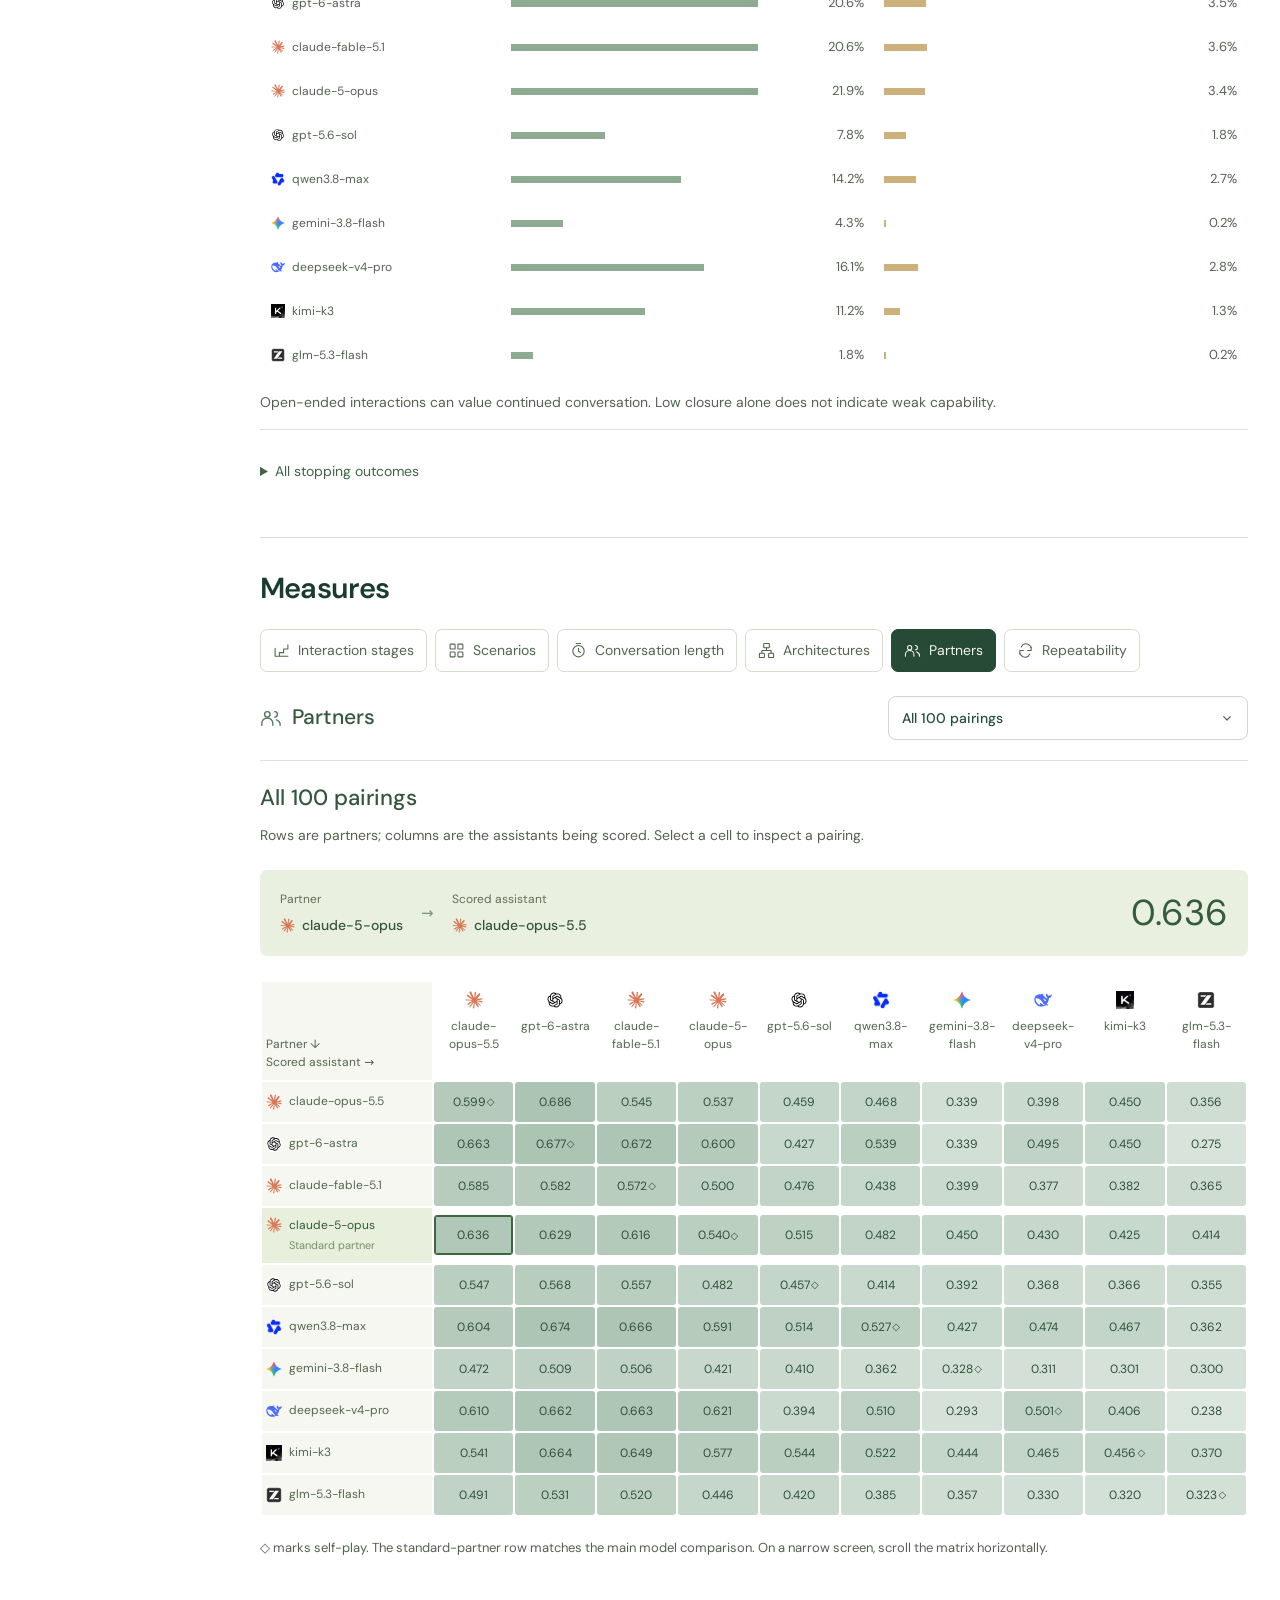
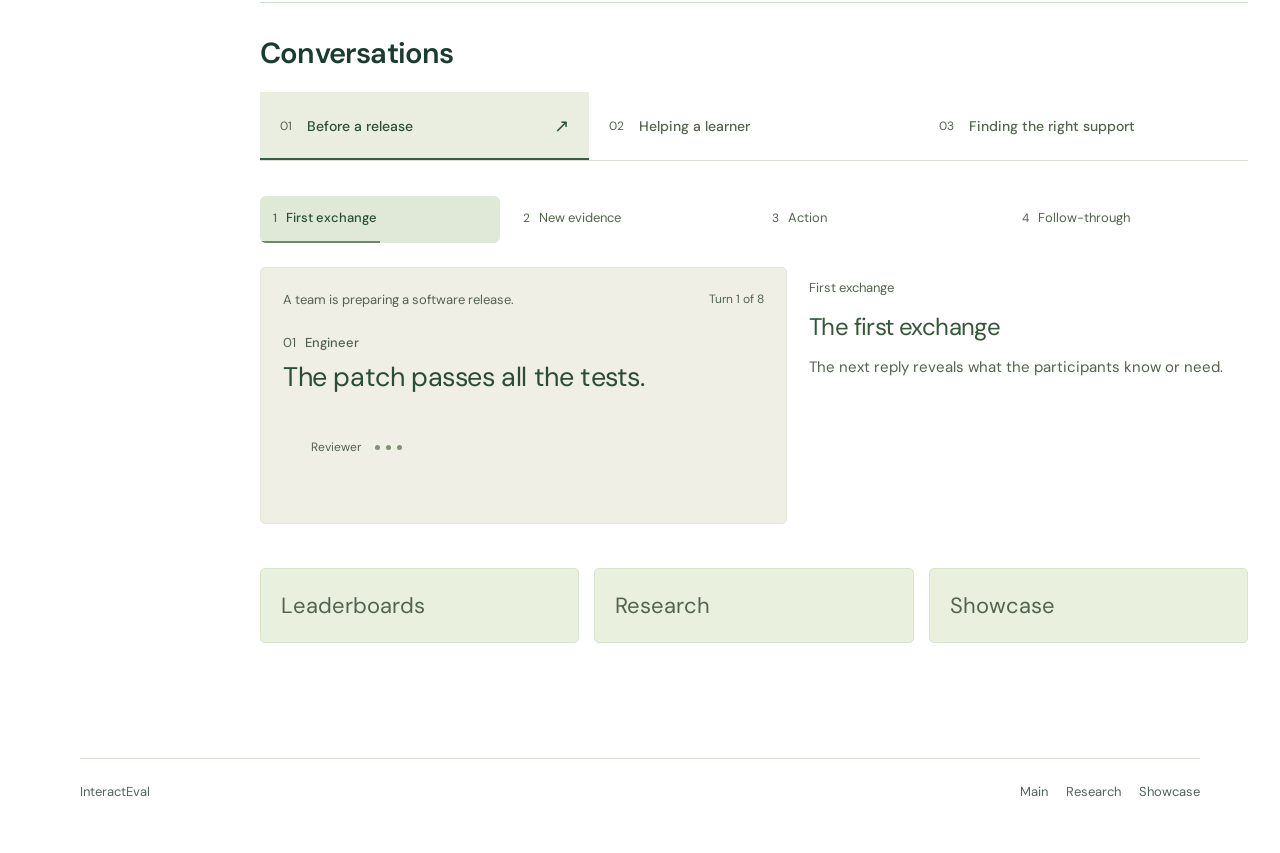
==== commit 9105e088: "Add judge model icons to comparison headers" ====
--- a/index.html
+++ b/index.html
@@ -2,4 +2,4 @@
 <html lang="en"><head><meta charset="utf-8"/><meta name="viewport" content="width=device-width,initial-scale=1,viewport-fit=cover"/><meta name="description" content="InteractEval is a benchmark and evaluation framework for multi-turn interaction, measuring how models understand changing situations, take useful initiative, and follow through."/><meta name="theme-color" content="#ffffff"/><title>Main - InteractEval</title><link rel="canonical" href="https://xgogu.github.io/InteractEval/"/><meta property="og:site_name" content="InteractEval"/><meta property="og:title" content="InteractEval"/><meta property="og:url" content="https://xgogu.github.io/InteractEval/"/><link rel="icon" href="./assets/favicon.svg"/><link rel="preload" href="./assets/fonts/dm-sans-normal-latin.woff2" as="font" type="font/woff2" crossorigin/><link rel="preload" href="./assets/fonts/newsreader-normal-latin.woff2" as="font" type="font/woff2" crossorigin/><link rel="stylesheet" href="./fonts.css?v=20261029e"/><link rel="stylesheet" href="./dashboard.css?v=20261029e"/><link rel="stylesheet" href="./paper.css?v=20261029e"/><link rel="stylesheet" href="./explorer.css?v=20261029e"/><link rel="stylesheet" href="./journal.css?v=20261030a"/><link rel="stylesheet" href="./site-pages.css?v=20261029e"/><link rel="stylesheet" href="./navigation.css?v=20261102m"/><link rel="stylesheet" href="./research-features.css?v=20261029e"/><link rel="stylesheet" href="./research-records.css?v=20261029e"/><link rel="stylesheet" href="./proactivity-intro.css?v=20261030f"/><link rel="stylesheet" href="./architecture-profiles.css?v=20261029e"/><link rel="stylesheet" href="./research-editorial.css?v=20261029e"/><link rel="stylesheet" href="./readability.css?v=20261030a"/><link rel="stylesheet" href="./research-flow.css?v=20261030i"/><link rel="stylesheet" href="./results-explorer.css?v=20261102m"/><link rel="stylesheet" href="./atlas.css?v=20261102m"/><link rel="stylesheet" href="./interaction-figures.css?v=20261102m"/></head><body>
 <a class="skip-link" href="#app">Skip to content</a><header class="masthead"><a class="wordmark" href="./index.html#home" aria-label="InteractEval home"><svg class="" viewBox="0 0 40 40" fill="none" xmlns="http://www.w3.org/2000/svg" aria-hidden="true"><path d="M19 4h-6C7.5 4 3 8.5 3 14s4.5 10 10 10h6v-6h-6a4 4 0 0 1 0-8h6V4Zm2 12h6c5.5 0 10 4.5 10 10s-4.5 10-10 10h-6v-6h6a4 4 0 0 0 0-8h-6v-6Z" fill="currentColor"/></svg><span>InteractEval</span></a><nav class="primary-nav" aria-label="Main navigation"></nav><div class="header-tools"><a class="source-link" href="https://github.com/Xgogu/InteractEval" target="_blank" rel="noreferrer">Source &#8599;</a></div></header>
 <main id="app" class="paper-app" tabindex="-1"><p>Loading InteractEval...</p></main><footer class="paper-footer"><span>InteractEval</span><nav class="footer-pages" aria-label="Explore InteractEval"><a href="./index.html">Main</a><a href="./research.html">Research</a><a href="./showcase.html">Showcase</a></nav></footer>
-<dialog id="example-dialog" class="example-dialog" aria-label="Illustrative conversation"><header><span>Conversation example</span><button id="close-example" type="button" aria-label="Close conversation">Close &times;</button></header><div id="example-body" class="example-body"></div></dialog><dialog id="measure-dialog" class="measure-dialog"><button data-close-measure aria-label="Close chart">Close &times;</button><div id="measure-body"></div></dialog><script src="./case-reader.js?v=20261029e" defer></script><script src="./explorer.js?v=20261102m" defer></script><script src="./metric-guide.js?v=20261101b" defer></script><script src="./site-pages.js?v=20261102m" defer></script><script src="./architecture-profiles.js?v=20261029e" defer></script><script src="./proactivity-intro.js?v=20261101b" defer></script><script src="./navigation.js?v=20261101b" defer></script><script src="./research-features.js?v=20261030i" defer></script><script src="./research-records.js?v=20261029e" defer></script><script src="./results-explorer.js?v=20261102m" defer></script><script src="./interaction-figures.js?v=20261102n" defer></script><script src="./atlas.js?v=20261102m" defer></script><script src="./paper-site.js?v=20261102m" defer></script><script src="./assets/motion/charts.js?v=20261102m" defer></script></body></html>
+<dialog id="example-dialog" class="example-dialog" aria-label="Illustrative conversation"><header><span>Conversation example</span><button id="close-example" type="button" aria-label="Close conversation">Close &times;</button></header><div id="example-body" class="example-body"></div></dialog><dialog id="measure-dialog" class="measure-dialog"><button data-close-measure aria-label="Close chart">Close &times;</button><div id="measure-body"></div></dialog><script src="./case-reader.js?v=20261029e" defer></script><script src="./explorer.js?v=20261102m" defer></script><script src="./metric-guide.js?v=20261101b" defer></script><script src="./site-pages.js?v=20261102m" defer></script><script src="./architecture-profiles.js?v=20261029e" defer></script><script src="./proactivity-intro.js?v=20261101b" defer></script><script src="./navigation.js?v=20261101b" defer></script><script src="./research-features.js?v=20261030i" defer></script><script src="./research-records.js?v=20261029e" defer></script><script src="./results-explorer.js?v=20261102o" defer></script><script src="./interaction-figures.js?v=20261102n" defer></script><script src="./atlas.js?v=20261102o" defer></script><script src="./paper-site.js?v=20261102m" defer></script><script src="./assets/motion/charts.js?v=20261102m" defer></script></body></html>
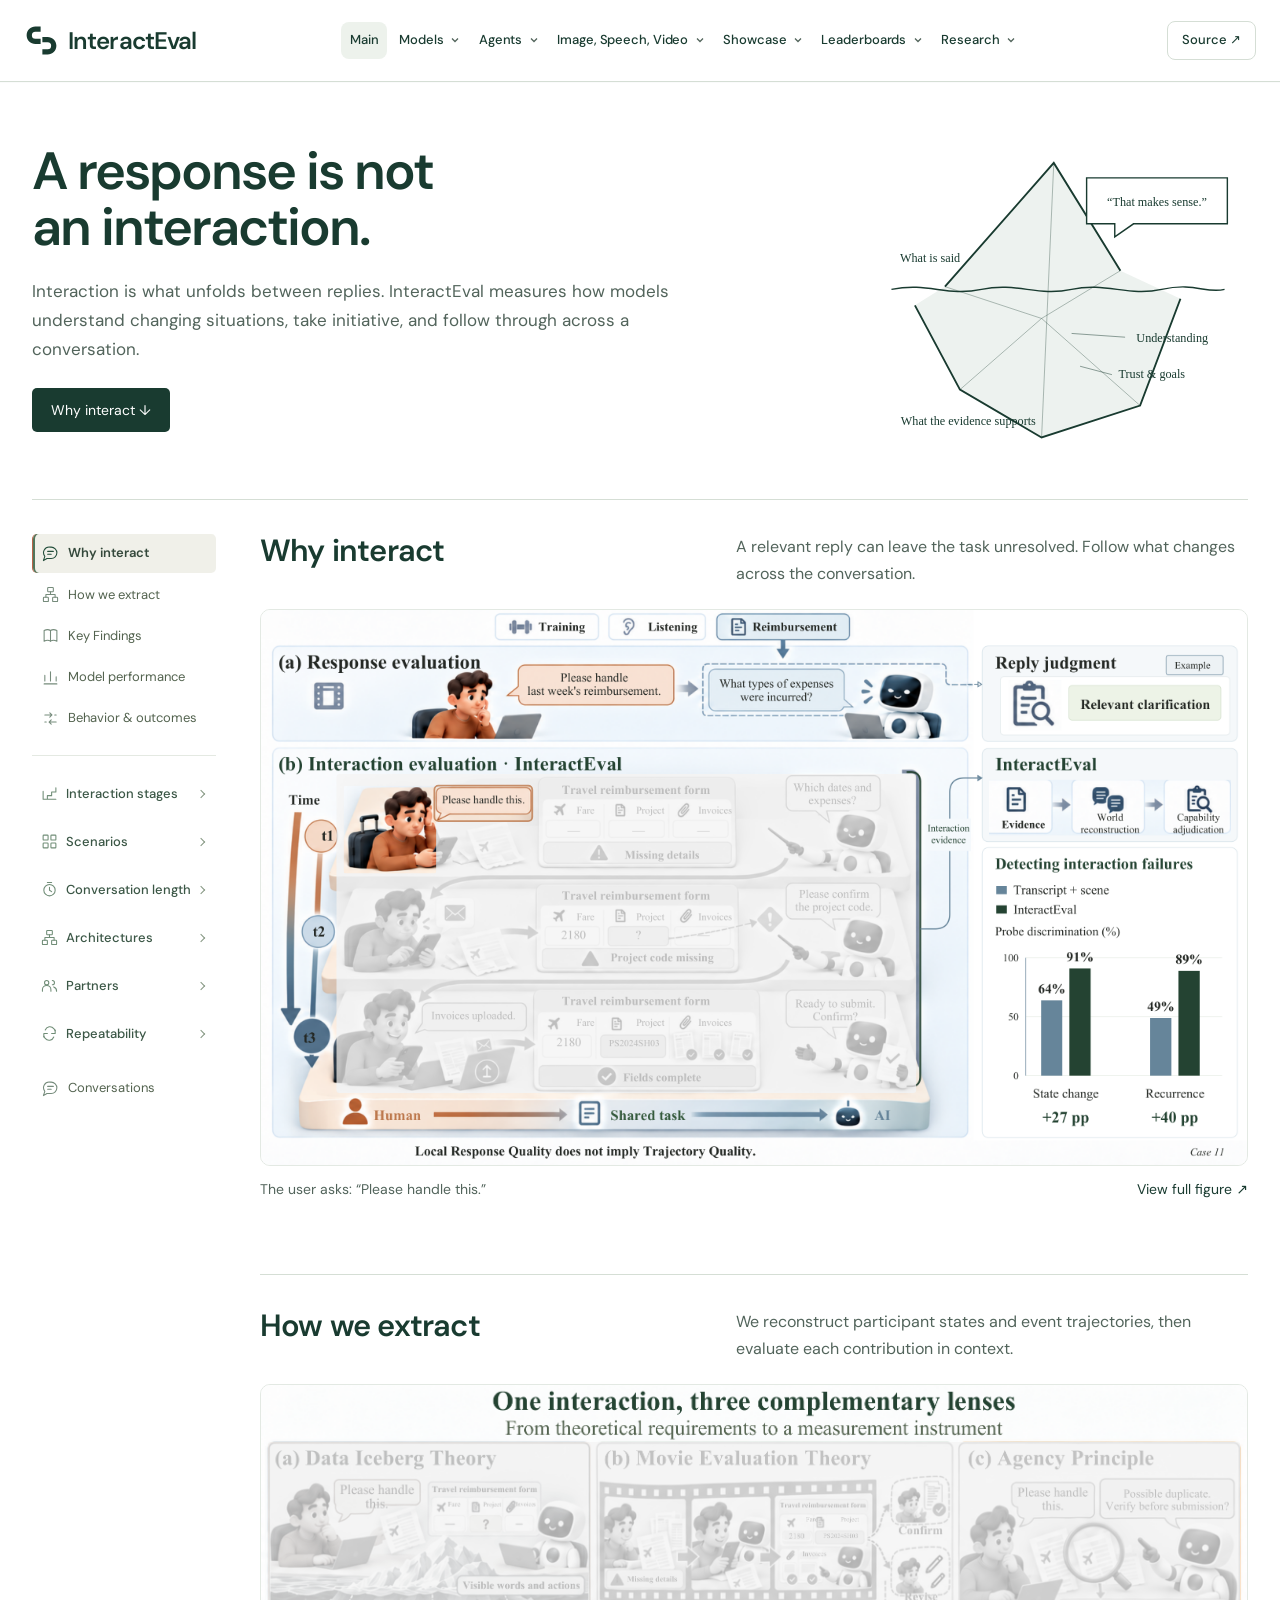
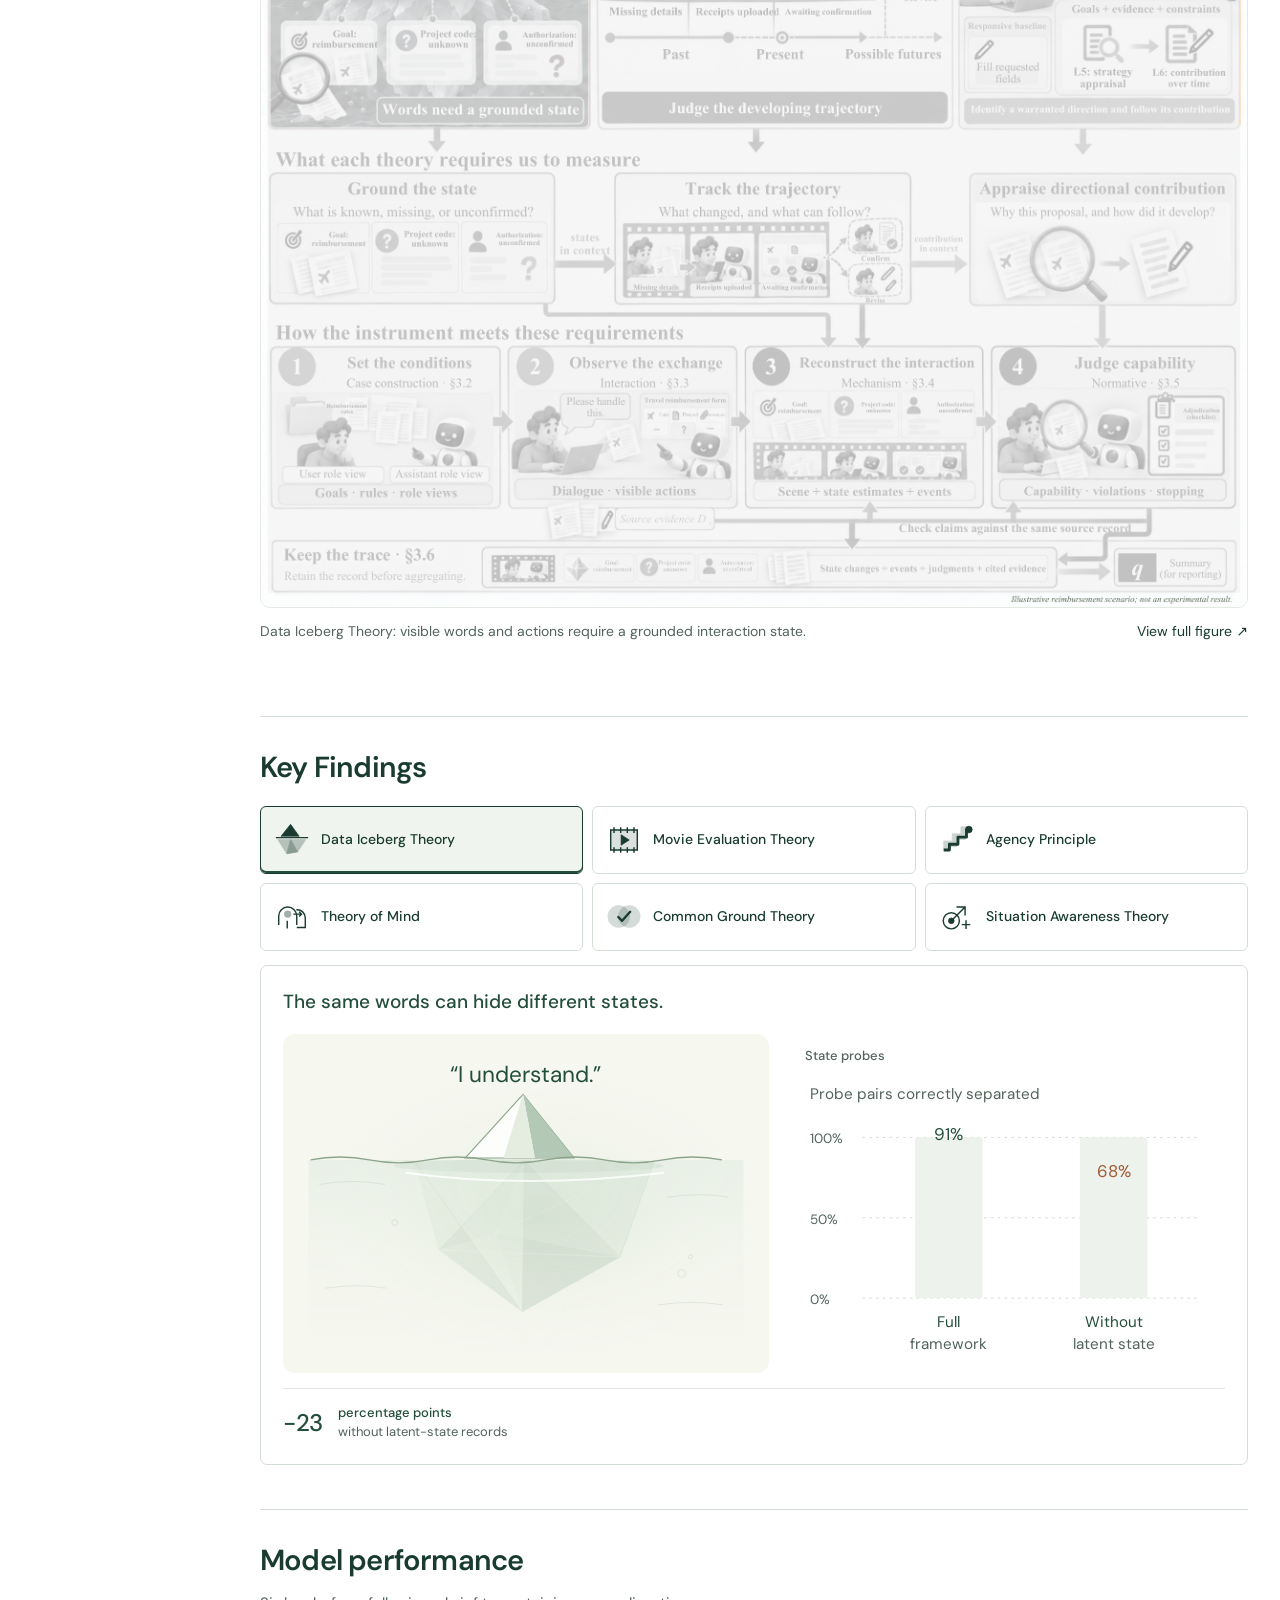
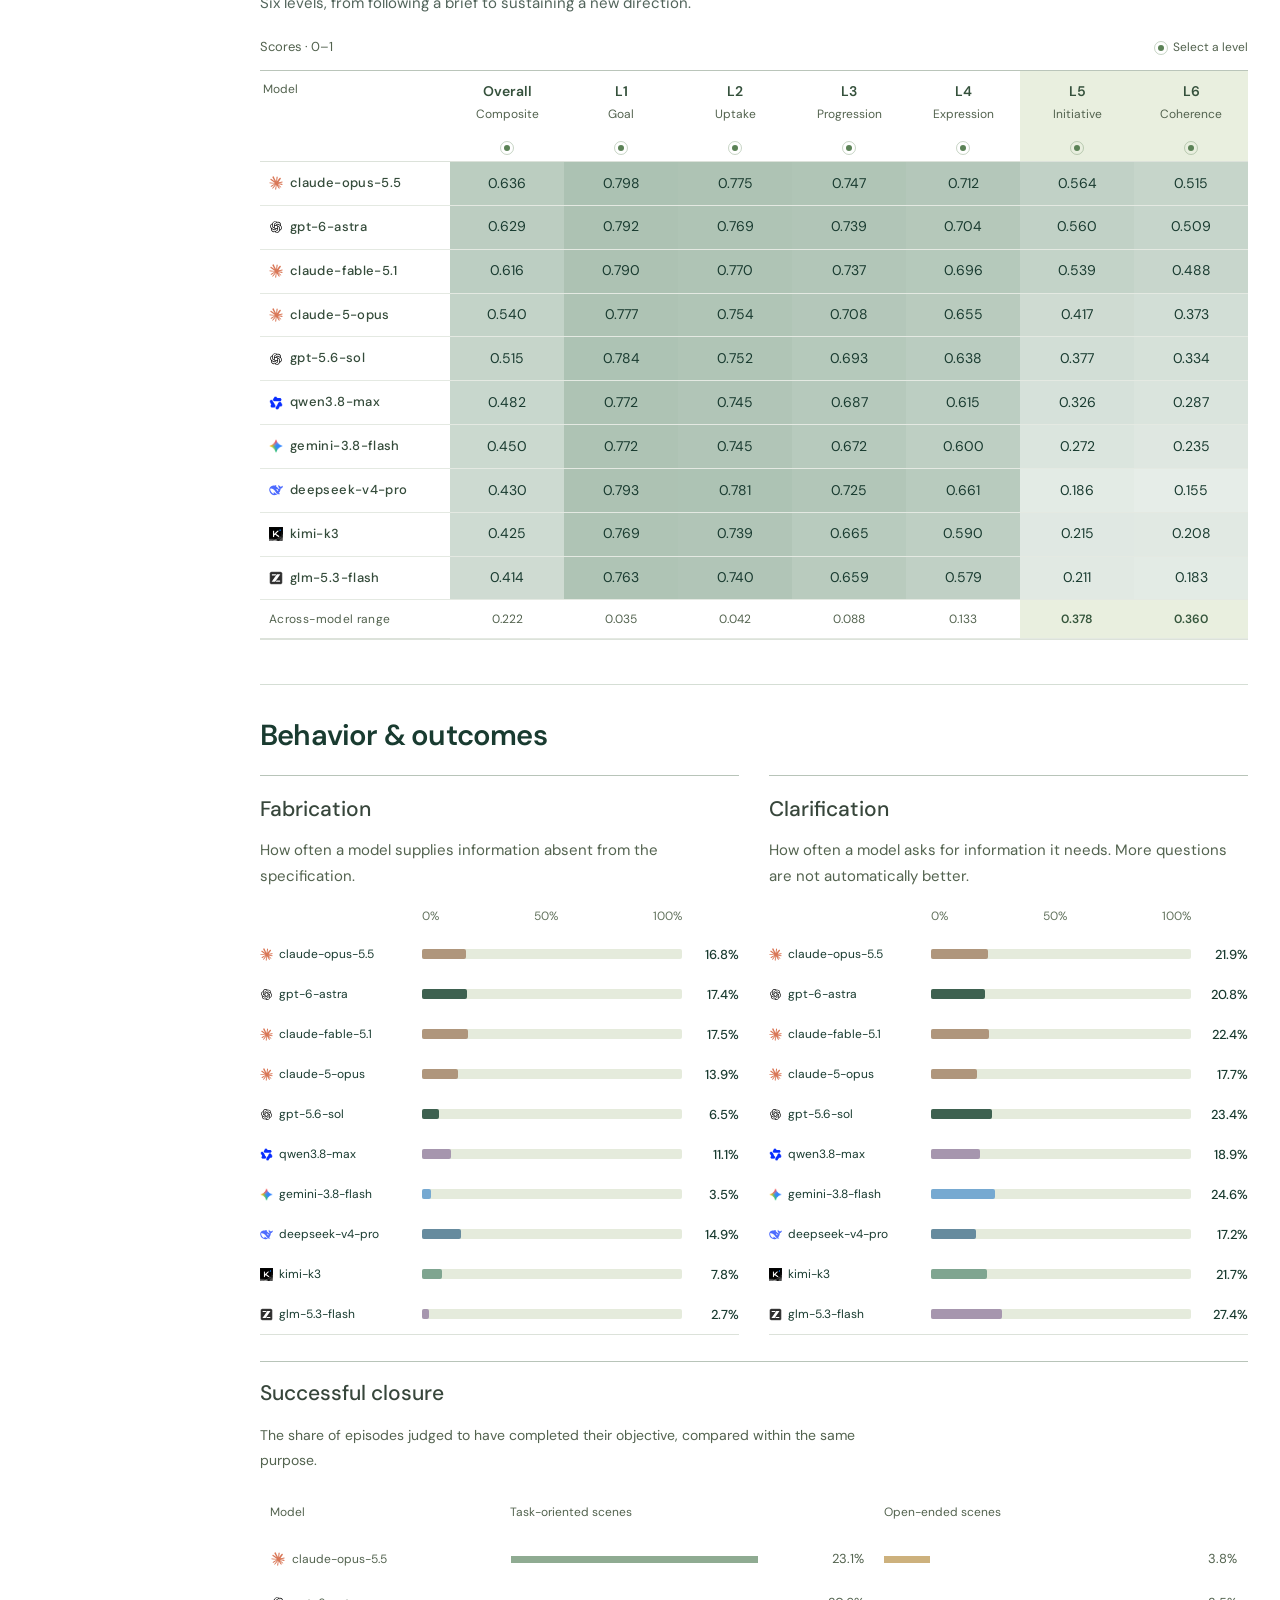
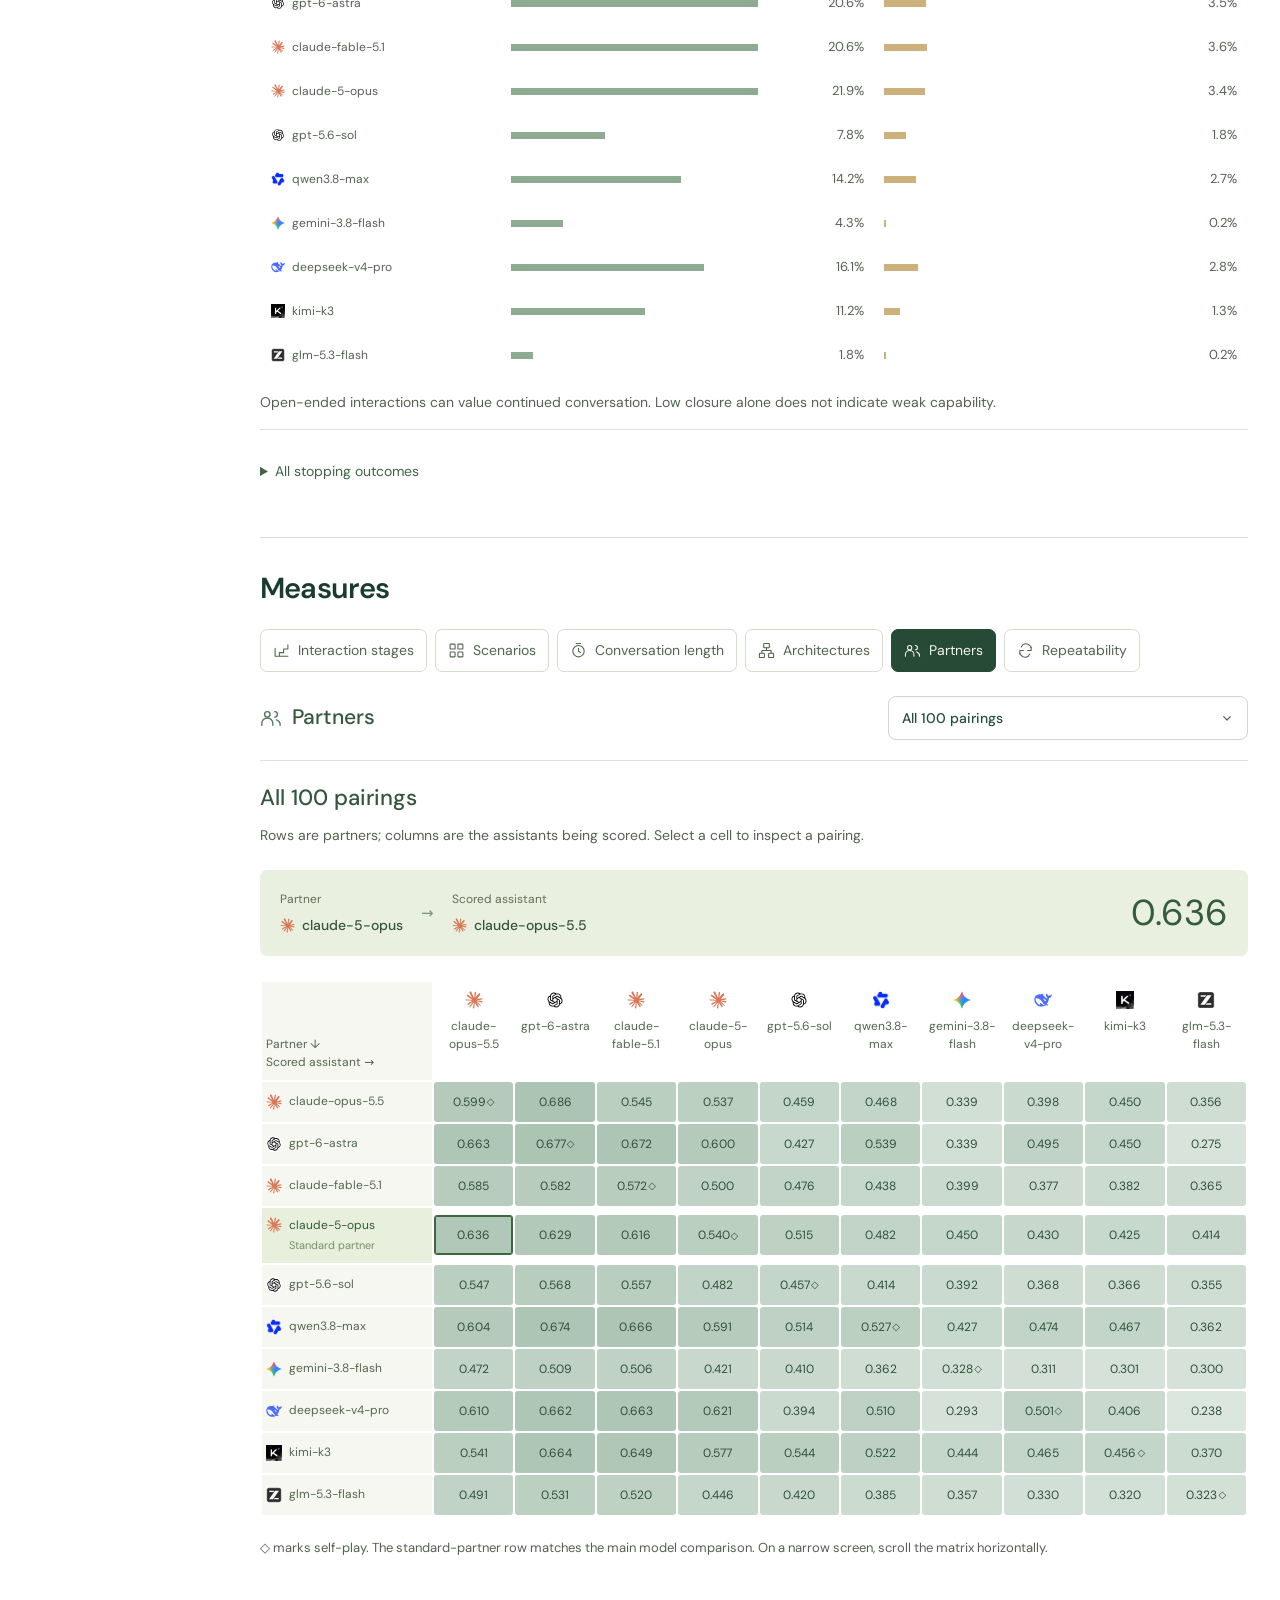
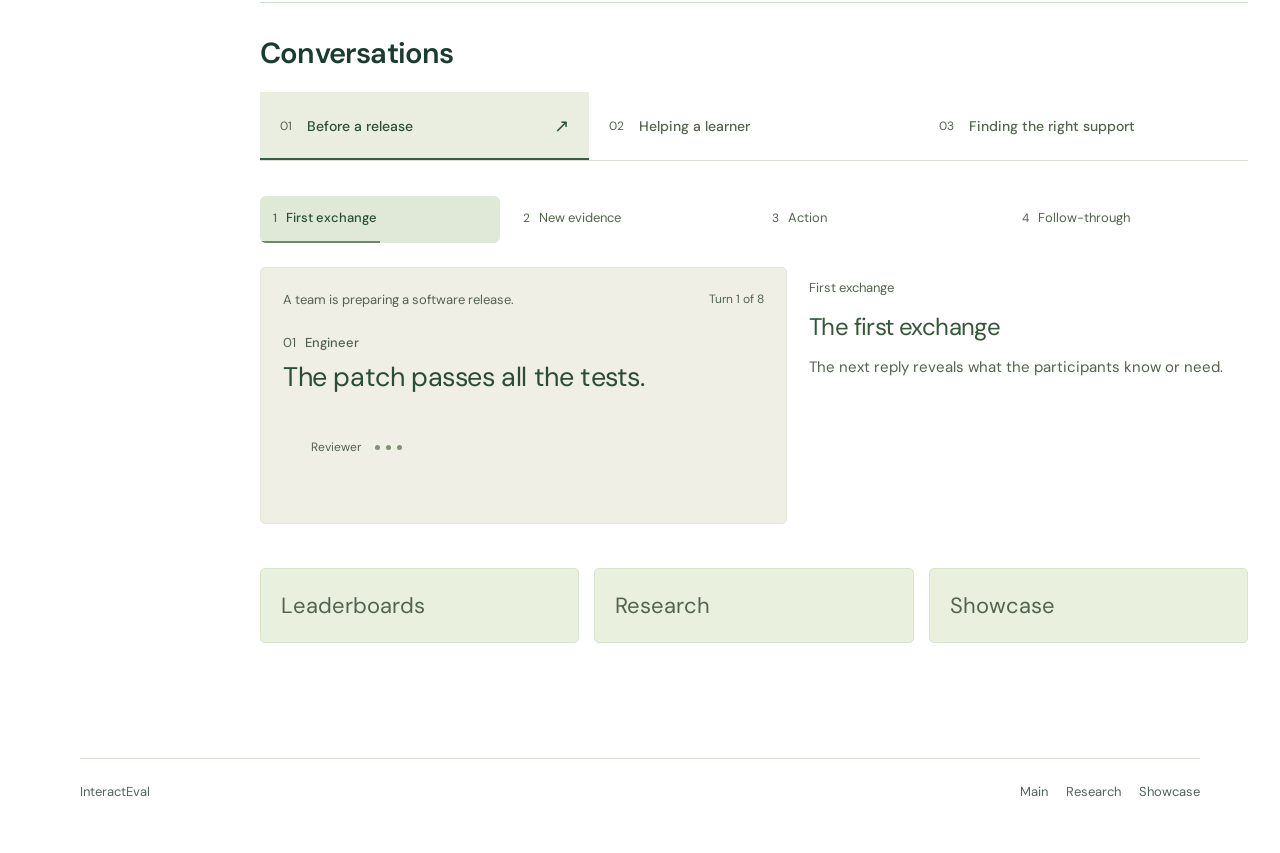
==== commit d0b99a66: "Unify leaderboard measure picker styling" ====
--- a/index.html
+++ b/index.html
@@ -1,5 +1,5 @@
 <!doctype html>
-<html lang="en"><head><meta charset="utf-8"/><meta name="viewport" content="width=device-width,initial-scale=1,viewport-fit=cover"/><meta name="description" content="InteractEval is a benchmark and evaluation framework for multi-turn interaction, measuring how models understand changing situations, take useful initiative, and follow through."/><meta name="theme-color" content="#ffffff"/><title>Main - InteractEval</title><link rel="canonical" href="https://xgogu.github.io/InteractEval/"/><meta property="og:site_name" content="InteractEval"/><meta property="og:title" content="InteractEval"/><meta property="og:url" content="https://xgogu.github.io/InteractEval/"/><link rel="icon" href="./assets/favicon.svg"/><link rel="preload" href="./assets/fonts/dm-sans-normal-latin.woff2" as="font" type="font/woff2" crossorigin/><link rel="preload" href="./assets/fonts/newsreader-normal-latin.woff2" as="font" type="font/woff2" crossorigin/><link rel="stylesheet" href="./fonts.css?v=20261029e"/><link rel="stylesheet" href="./dashboard.css?v=20261029e"/><link rel="stylesheet" href="./paper.css?v=20261029e"/><link rel="stylesheet" href="./explorer.css?v=20261029e"/><link rel="stylesheet" href="./journal.css?v=20261030a"/><link rel="stylesheet" href="./site-pages.css?v=20261029e"/><link rel="stylesheet" href="./navigation.css?v=20261102m"/><link rel="stylesheet" href="./research-features.css?v=20261029e"/><link rel="stylesheet" href="./research-records.css?v=20261029e"/><link rel="stylesheet" href="./proactivity-intro.css?v=20261030f"/><link rel="stylesheet" href="./architecture-profiles.css?v=20261029e"/><link rel="stylesheet" href="./research-editorial.css?v=20261029e"/><link rel="stylesheet" href="./readability.css?v=20261030a"/><link rel="stylesheet" href="./research-flow.css?v=20261030i"/><link rel="stylesheet" href="./results-explorer.css?v=20261102m"/><link rel="stylesheet" href="./atlas.css?v=20261102m"/><link rel="stylesheet" href="./interaction-figures.css?v=20261102m"/></head><body>
+<html lang="en"><head><meta charset="utf-8"/><meta name="viewport" content="width=device-width,initial-scale=1,viewport-fit=cover"/><meta name="description" content="InteractEval is a benchmark and evaluation framework for multi-turn interaction, measuring how models understand changing situations, take useful initiative, and follow through."/><meta name="theme-color" content="#ffffff"/><title>Main - InteractEval</title><link rel="canonical" href="https://xgogu.github.io/InteractEval/"/><meta property="og:site_name" content="InteractEval"/><meta property="og:title" content="InteractEval"/><meta property="og:url" content="https://xgogu.github.io/InteractEval/"/><link rel="icon" href="./assets/favicon.svg"/><link rel="preload" href="./assets/fonts/dm-sans-normal-latin.woff2" as="font" type="font/woff2" crossorigin/><link rel="preload" href="./assets/fonts/newsreader-normal-latin.woff2" as="font" type="font/woff2" crossorigin/><link rel="stylesheet" href="./fonts.css?v=20261029e"/><link rel="stylesheet" href="./dashboard.css?v=20261029e"/><link rel="stylesheet" href="./paper.css?v=20261029e"/><link rel="stylesheet" href="./explorer.css?v=20261029e"/><link rel="stylesheet" href="./journal.css?v=20261030a"/><link rel="stylesheet" href="./site-pages.css?v=20261029e"/><link rel="stylesheet" href="./navigation.css?v=20261102m"/><link rel="stylesheet" href="./research-features.css?v=20261029e"/><link rel="stylesheet" href="./research-records.css?v=20261029e"/><link rel="stylesheet" href="./proactivity-intro.css?v=20261030f"/><link rel="stylesheet" href="./architecture-profiles.css?v=20261029e"/><link rel="stylesheet" href="./research-editorial.css?v=20261029e"/><link rel="stylesheet" href="./readability.css?v=20261030a"/><link rel="stylesheet" href="./research-flow.css?v=20261030i"/><link rel="stylesheet" href="./results-explorer.css?v=20261102m"/><link rel="stylesheet" href="./atlas.css?v=20261102p"/><link rel="stylesheet" href="./interaction-figures.css?v=20261102m"/></head><body>
 <a class="skip-link" href="#app">Skip to content</a><header class="masthead"><a class="wordmark" href="./index.html#home" aria-label="InteractEval home"><svg class="" viewBox="0 0 40 40" fill="none" xmlns="http://www.w3.org/2000/svg" aria-hidden="true"><path d="M19 4h-6C7.5 4 3 8.5 3 14s4.5 10 10 10h6v-6h-6a4 4 0 0 1 0-8h6V4Zm2 12h6c5.5 0 10 4.5 10 10s-4.5 10-10 10h-6v-6h6a4 4 0 0 0 0-8h-6v-6Z" fill="currentColor"/></svg><span>InteractEval</span></a><nav class="primary-nav" aria-label="Main navigation"></nav><div class="header-tools"><a class="source-link" href="https://github.com/Xgogu/InteractEval" target="_blank" rel="noreferrer">Source &#8599;</a></div></header>
 <main id="app" class="paper-app" tabindex="-1"><p>Loading InteractEval...</p></main><footer class="paper-footer"><span>InteractEval</span><nav class="footer-pages" aria-label="Explore InteractEval"><a href="./index.html">Main</a><a href="./research.html">Research</a><a href="./showcase.html">Showcase</a></nav></footer>
-<dialog id="example-dialog" class="example-dialog" aria-label="Illustrative conversation"><header><span>Conversation example</span><button id="close-example" type="button" aria-label="Close conversation">Close &times;</button></header><div id="example-body" class="example-body"></div></dialog><dialog id="measure-dialog" class="measure-dialog"><button data-close-measure aria-label="Close chart">Close &times;</button><div id="measure-body"></div></dialog><script src="./case-reader.js?v=20261029e" defer></script><script src="./explorer.js?v=20261102m" defer></script><script src="./metric-guide.js?v=20261101b" defer></script><script src="./site-pages.js?v=20261102m" defer></script><script src="./architecture-profiles.js?v=20261029e" defer></script><script src="./proactivity-intro.js?v=20261101b" defer></script><script src="./navigation.js?v=20261101b" defer></script><script src="./research-features.js?v=20261030i" defer></script><script src="./research-records.js?v=20261029e" defer></script><script src="./results-explorer.js?v=20261102o" defer></script><script src="./interaction-figures.js?v=20261102n" defer></script><script src="./atlas.js?v=20261102o" defer></script><script src="./paper-site.js?v=20261102m" defer></script><script src="./assets/motion/charts.js?v=20261102m" defer></script></body></html>
+<dialog id="example-dialog" class="example-dialog" aria-label="Illustrative conversation"><header><span>Conversation example</span><button id="close-example" type="button" aria-label="Close conversation">Close &times;</button></header><div id="example-body" class="example-body"></div></dialog><dialog id="measure-dialog" class="measure-dialog"><button data-close-measure aria-label="Close chart">Close &times;</button><div id="measure-body"></div></dialog><script src="./case-reader.js?v=20261029e" defer></script><script src="./explorer.js?v=20261102m" defer></script><script src="./metric-guide.js?v=20261101b" defer></script><script src="./site-pages.js?v=20261102m" defer></script><script src="./architecture-profiles.js?v=20261029e" defer></script><script src="./proactivity-intro.js?v=20261101b" defer></script><script src="./navigation.js?v=20261101b" defer></script><script src="./research-features.js?v=20261030i" defer></script><script src="./research-records.js?v=20261029e" defer></script><script src="./results-explorer.js?v=20261102p" defer></script><script src="./interaction-figures.js?v=20261102n" defer></script><script src="./atlas.js?v=20261102o" defer></script><script src="./paper-site.js?v=20261102m" defer></script><script src="./assets/motion/charts.js?v=20261102m" defer></script></body></html>
--- a/atlas.css
+++ b/atlas.css
@@ -282,3 +282,10 @@
 
 .atlas-evidence-grid>.atlas-theory-visual{display:flex;align-items:center;background:#f6f7ef;border-radius:12px;padding:18px 8px}
 .atlas-theory-visual>.atlas-mechanism{width:100%}
+
+/* Leaderboards share the same measure picker as the Main comparisons. */
+.leaderboard-selection>.leaderboard-measure-field{display:grid;gap:8px;width:min(420px,100%);min-width:0;font:400 14px/1.4 var(--sans);color:#52645b}
+.leaderboard-measure-field select{width:100%;min-height:48px;font:500 14px/1.4 var(--sans);border-color:#d5ded5;background-color:#fff;color:#193b30;border-radius:8px}
+.leaderboard-measure-field select:focus-visible{outline:2px solid #52765b;outline-offset:3px}
+.leaderboard-selection .comparison-switch{align-self:end;margin-bottom:2px}
+@media(max-width:600px){.leaderboard-selection>.leaderboard-measure-field{width:100%}.leaderboard-selection .comparison-switch{align-self:start}.leaderboard-measure-field select{font-size:16px}}
